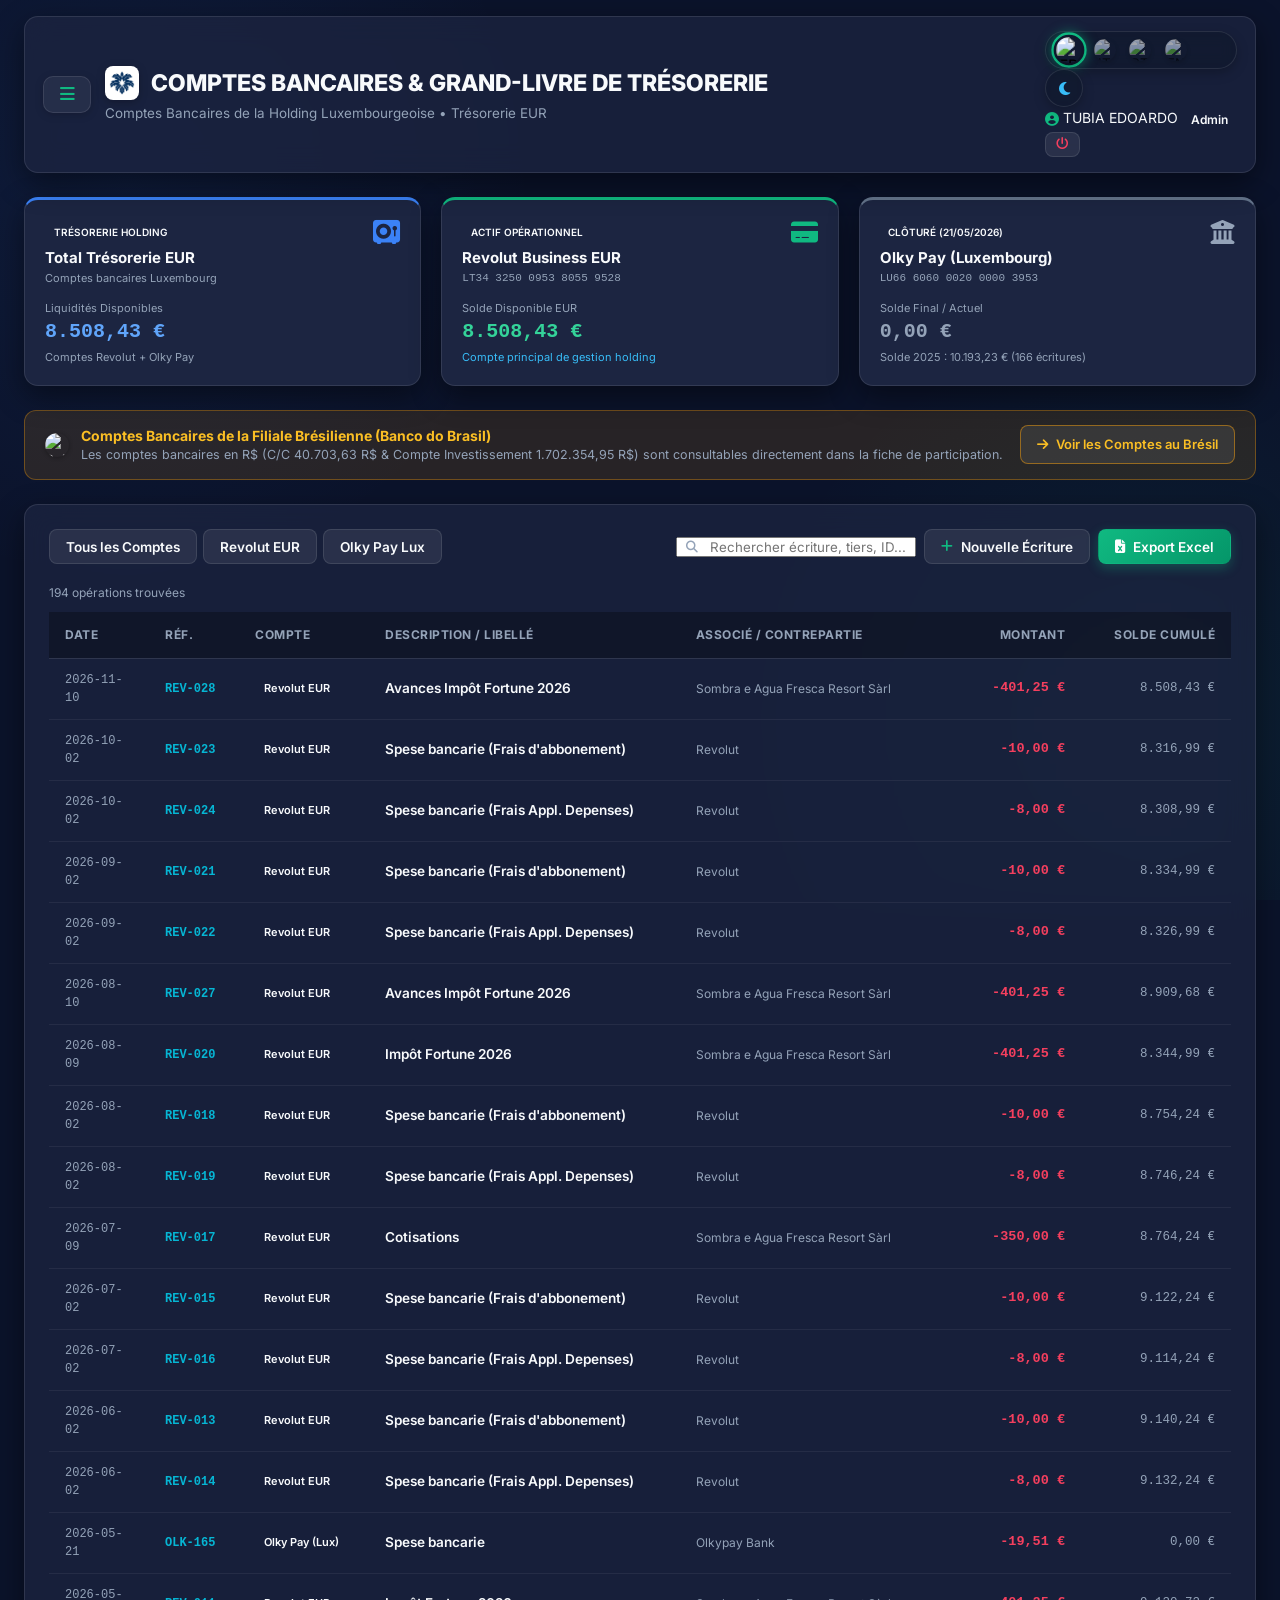
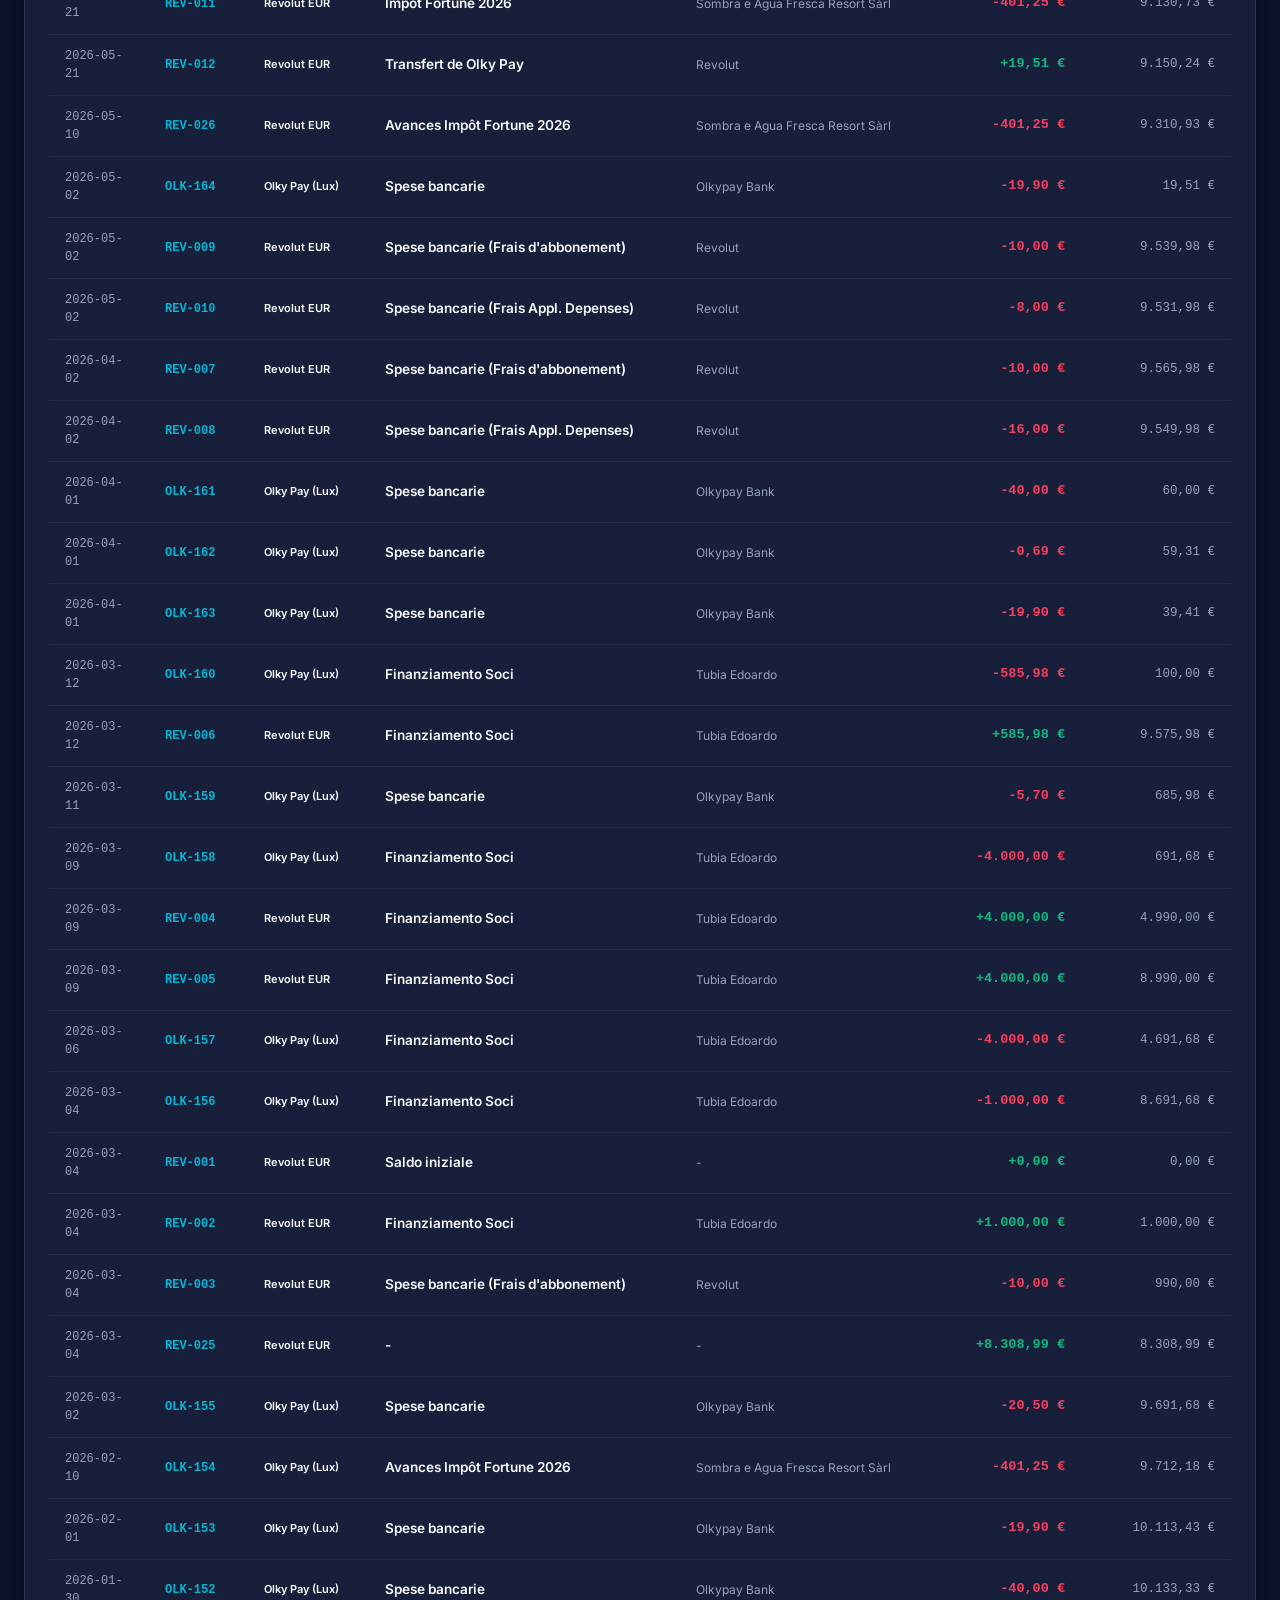
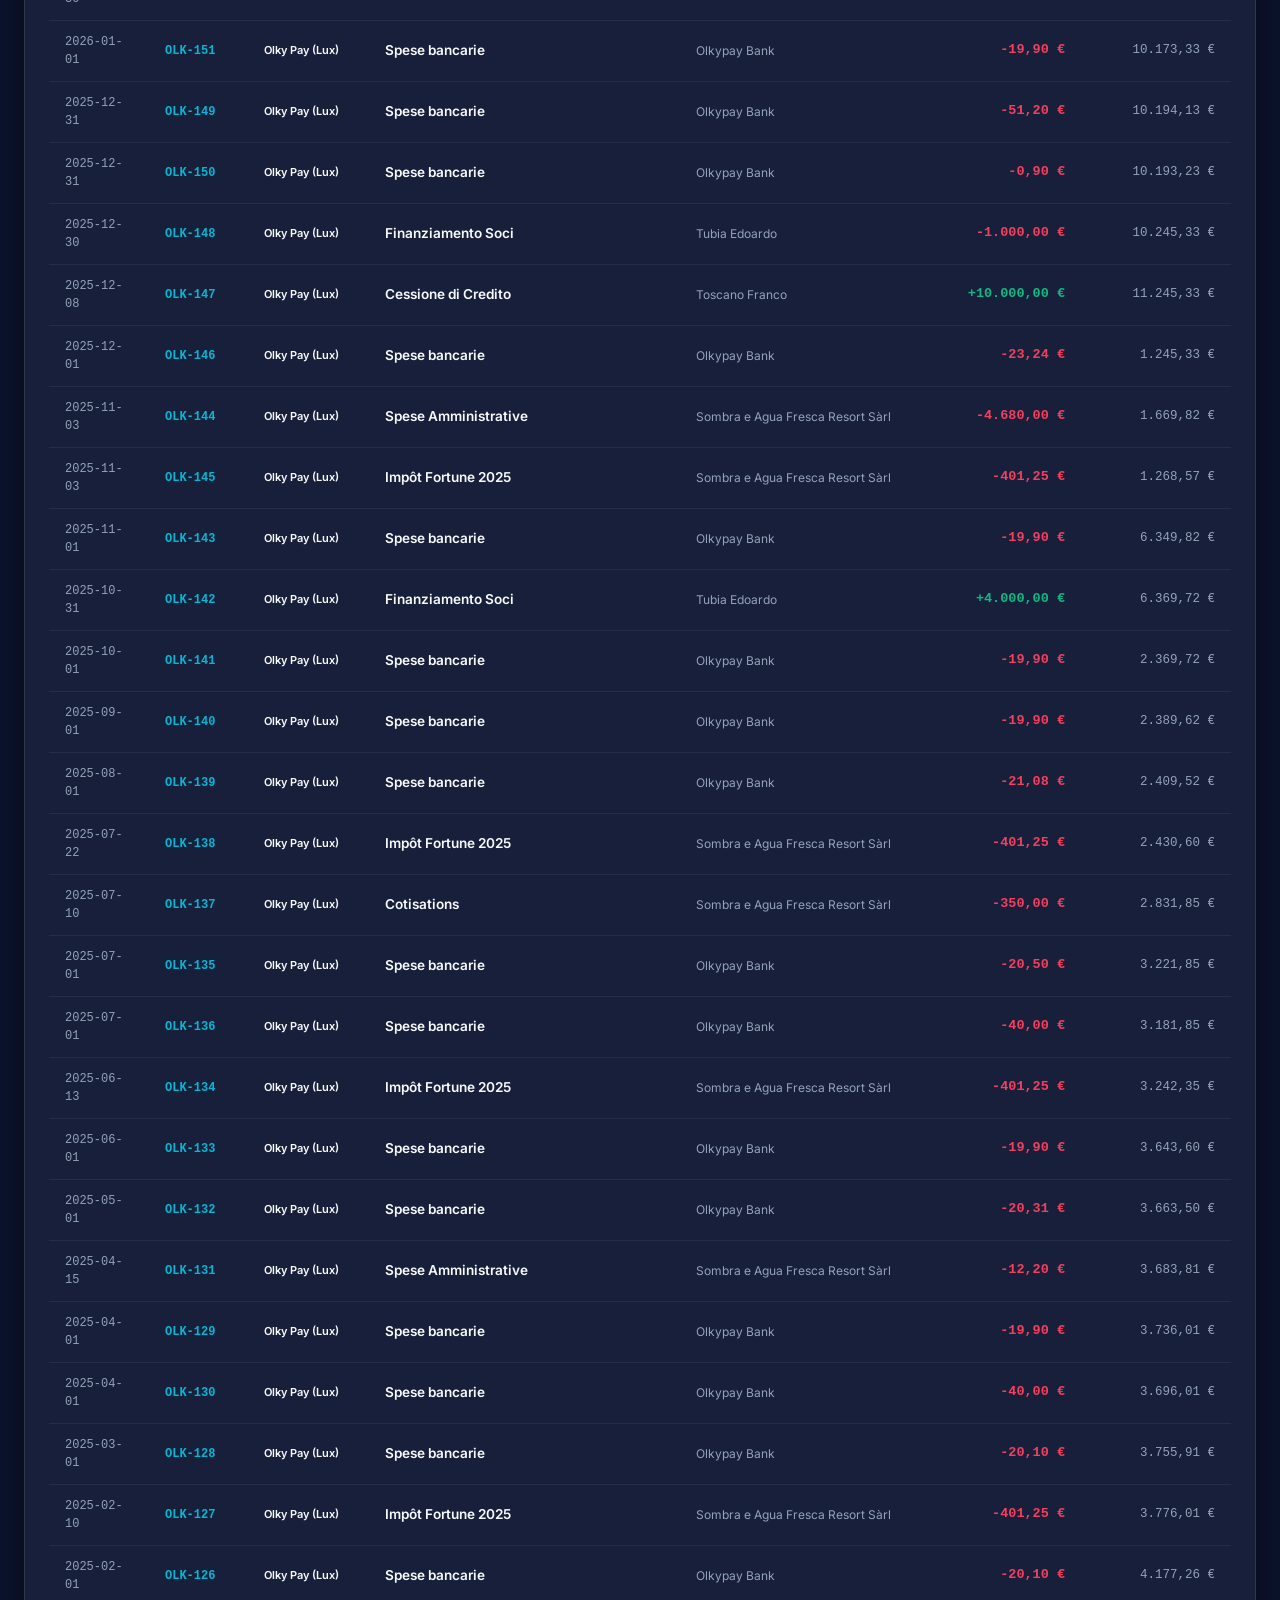
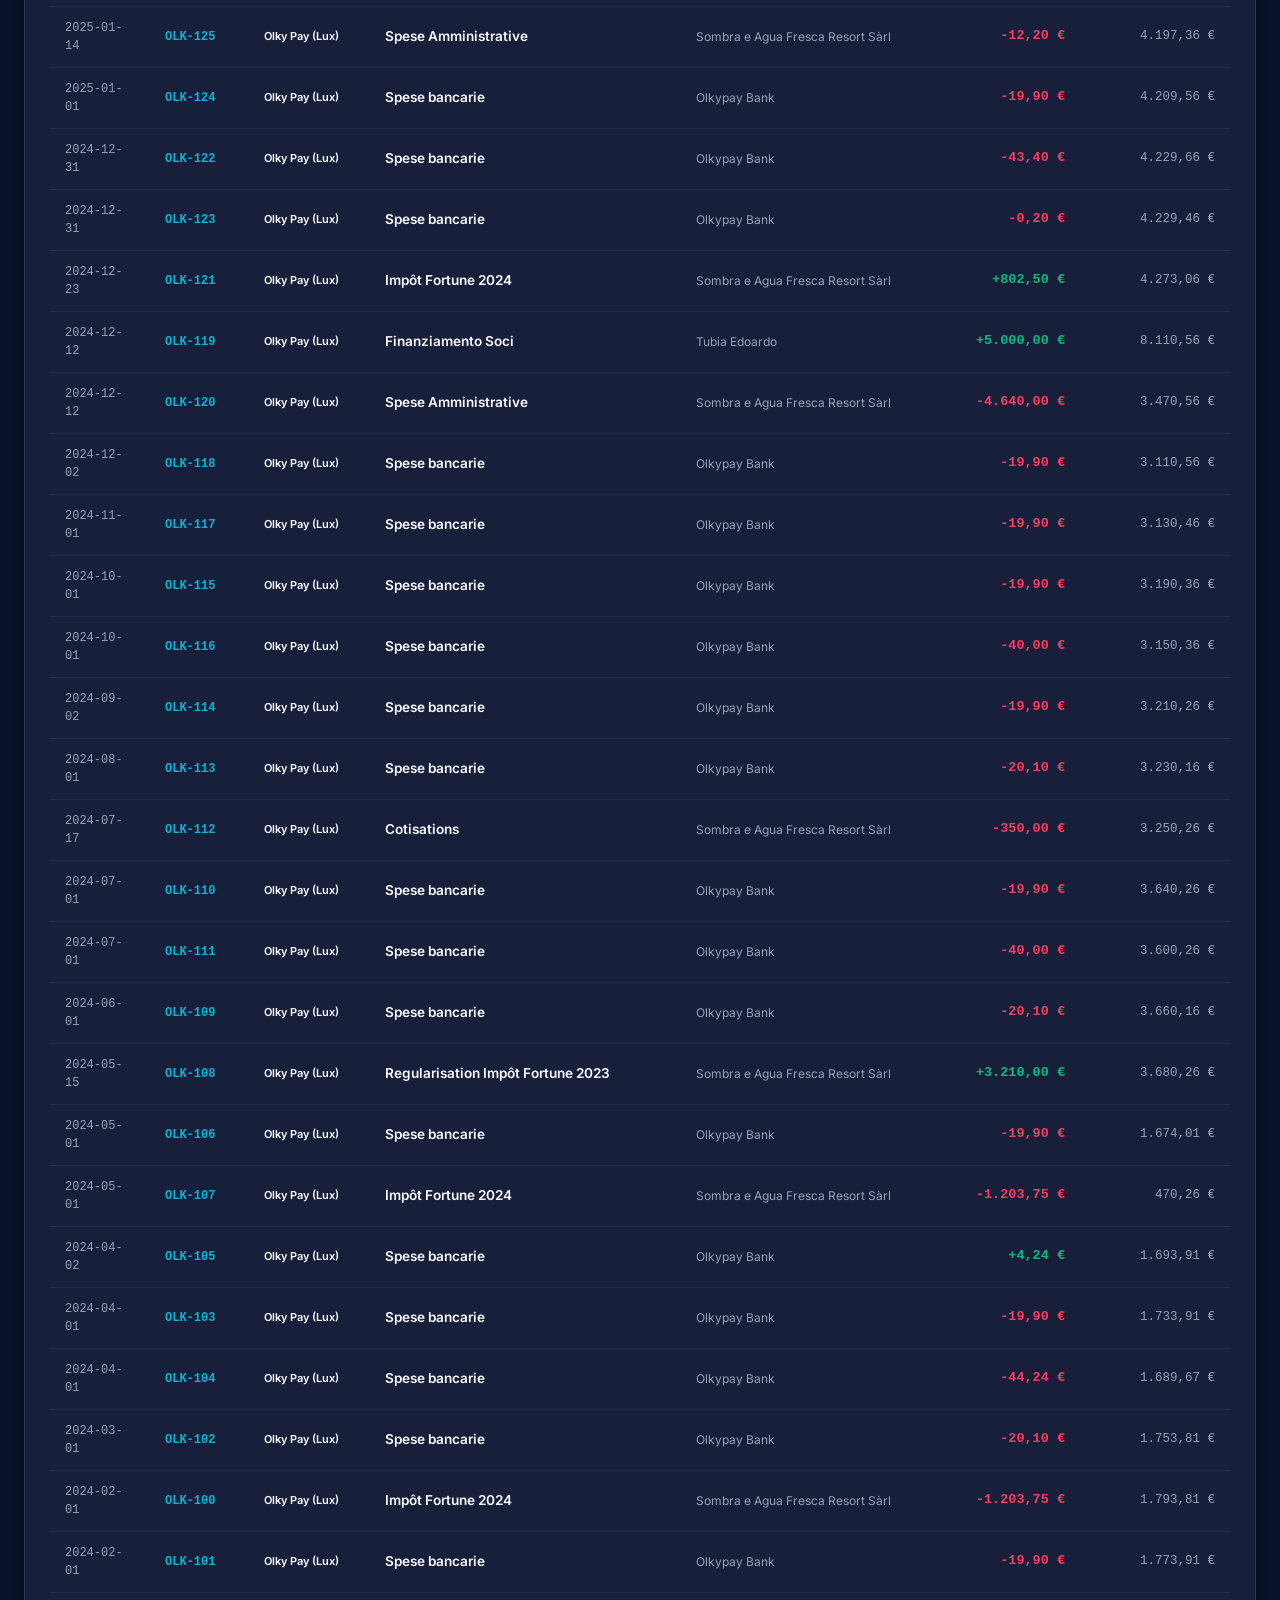
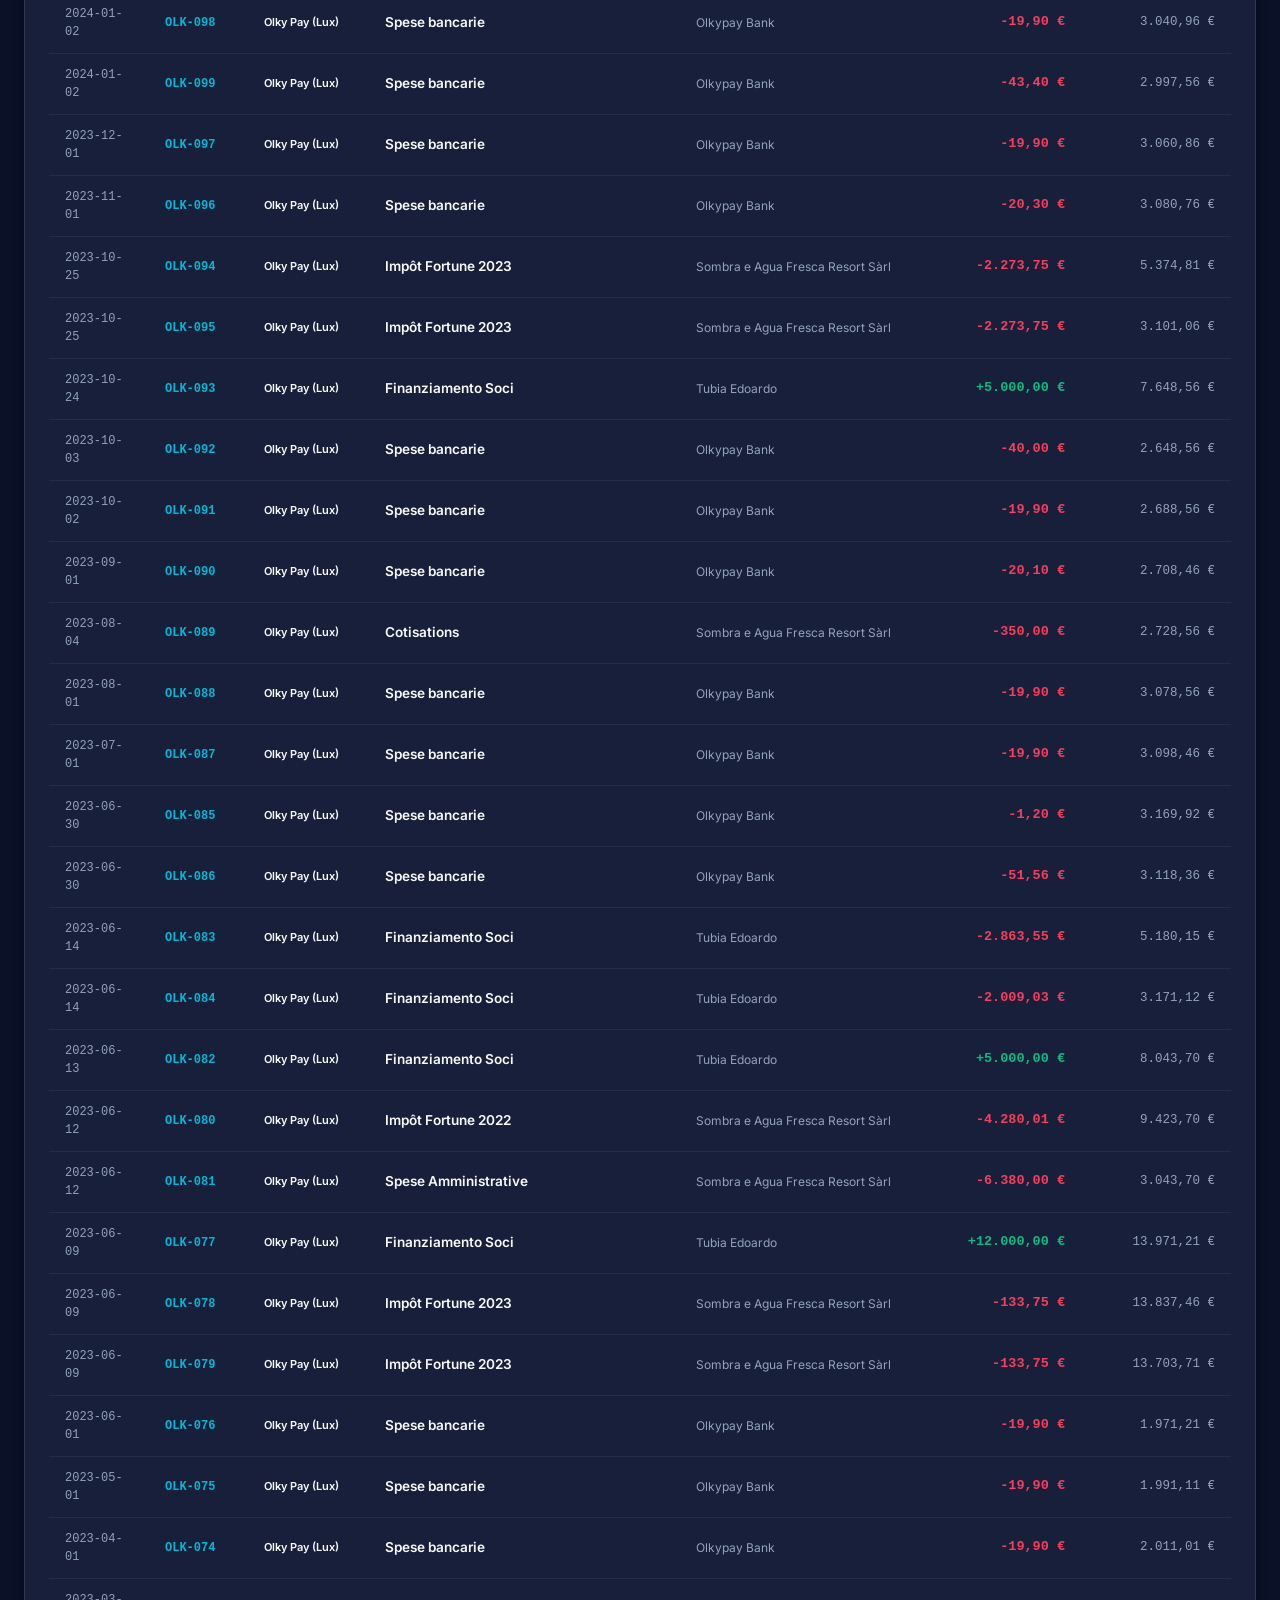
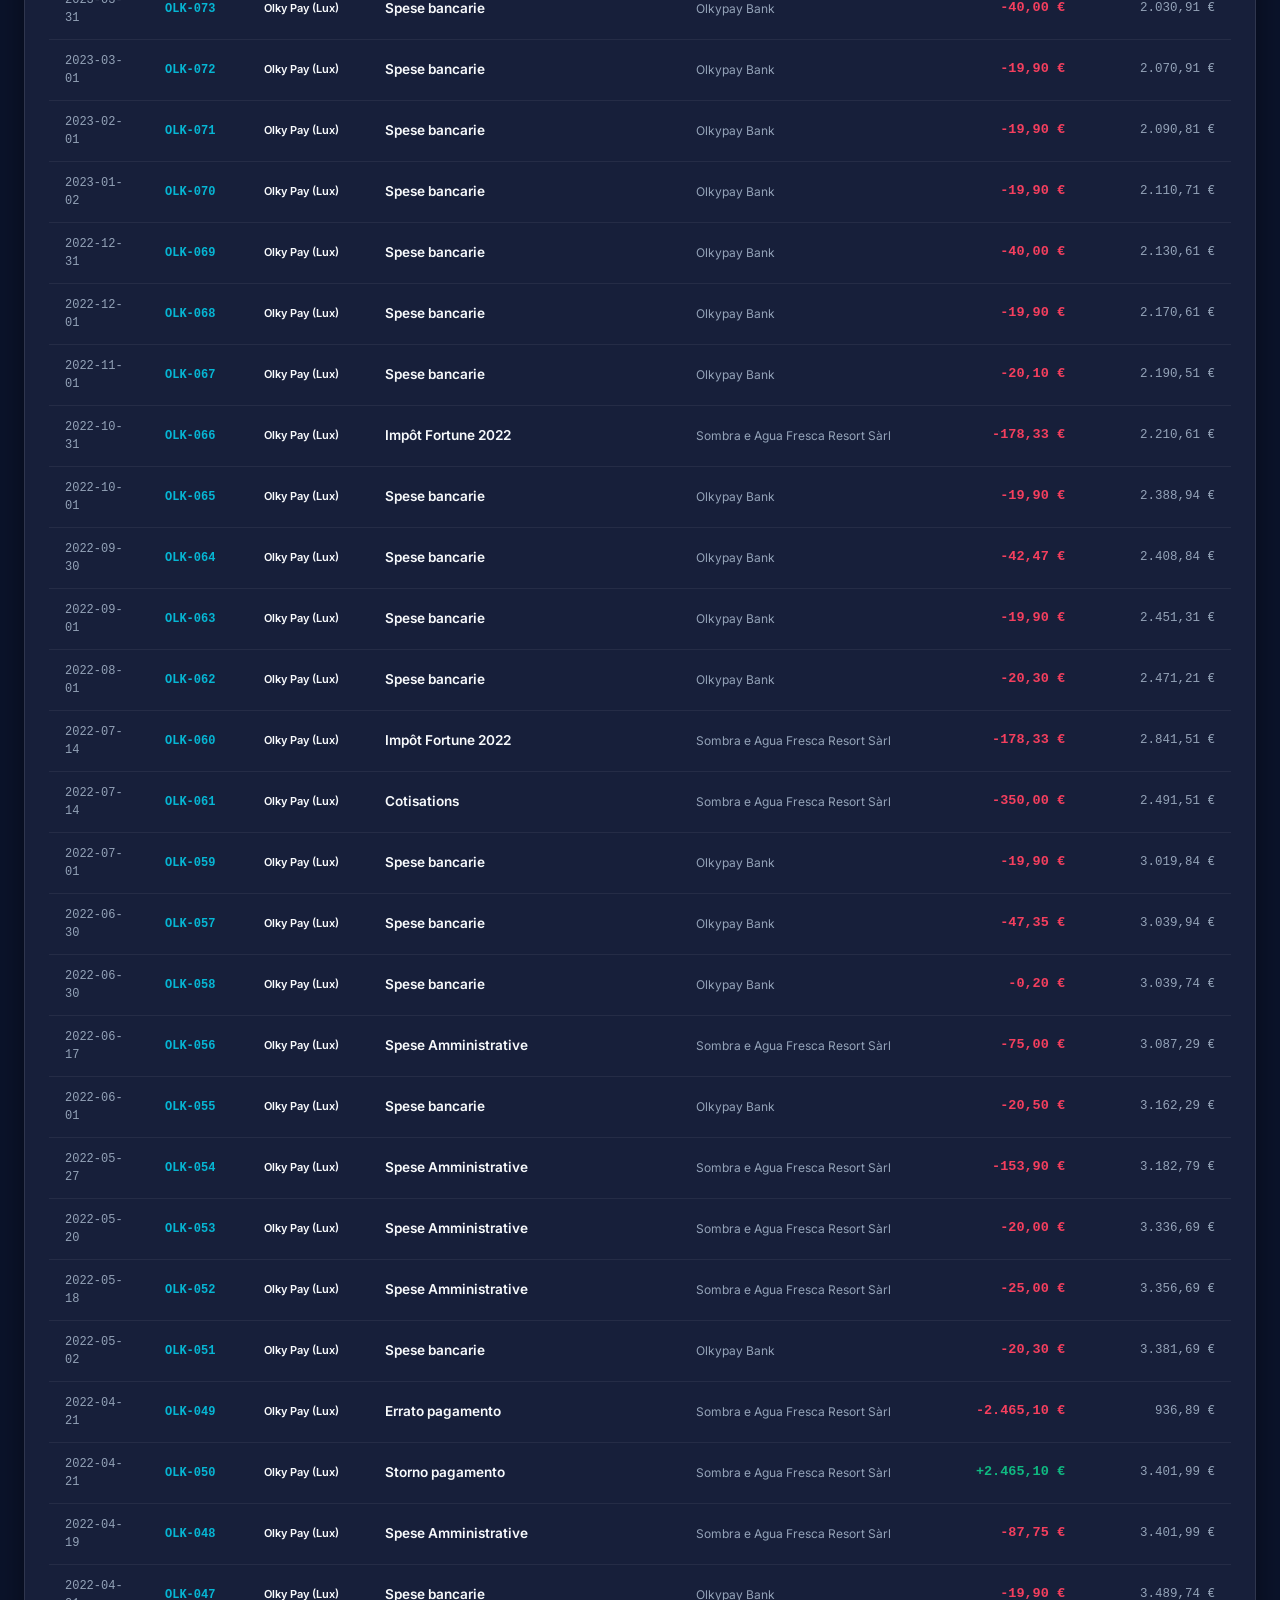
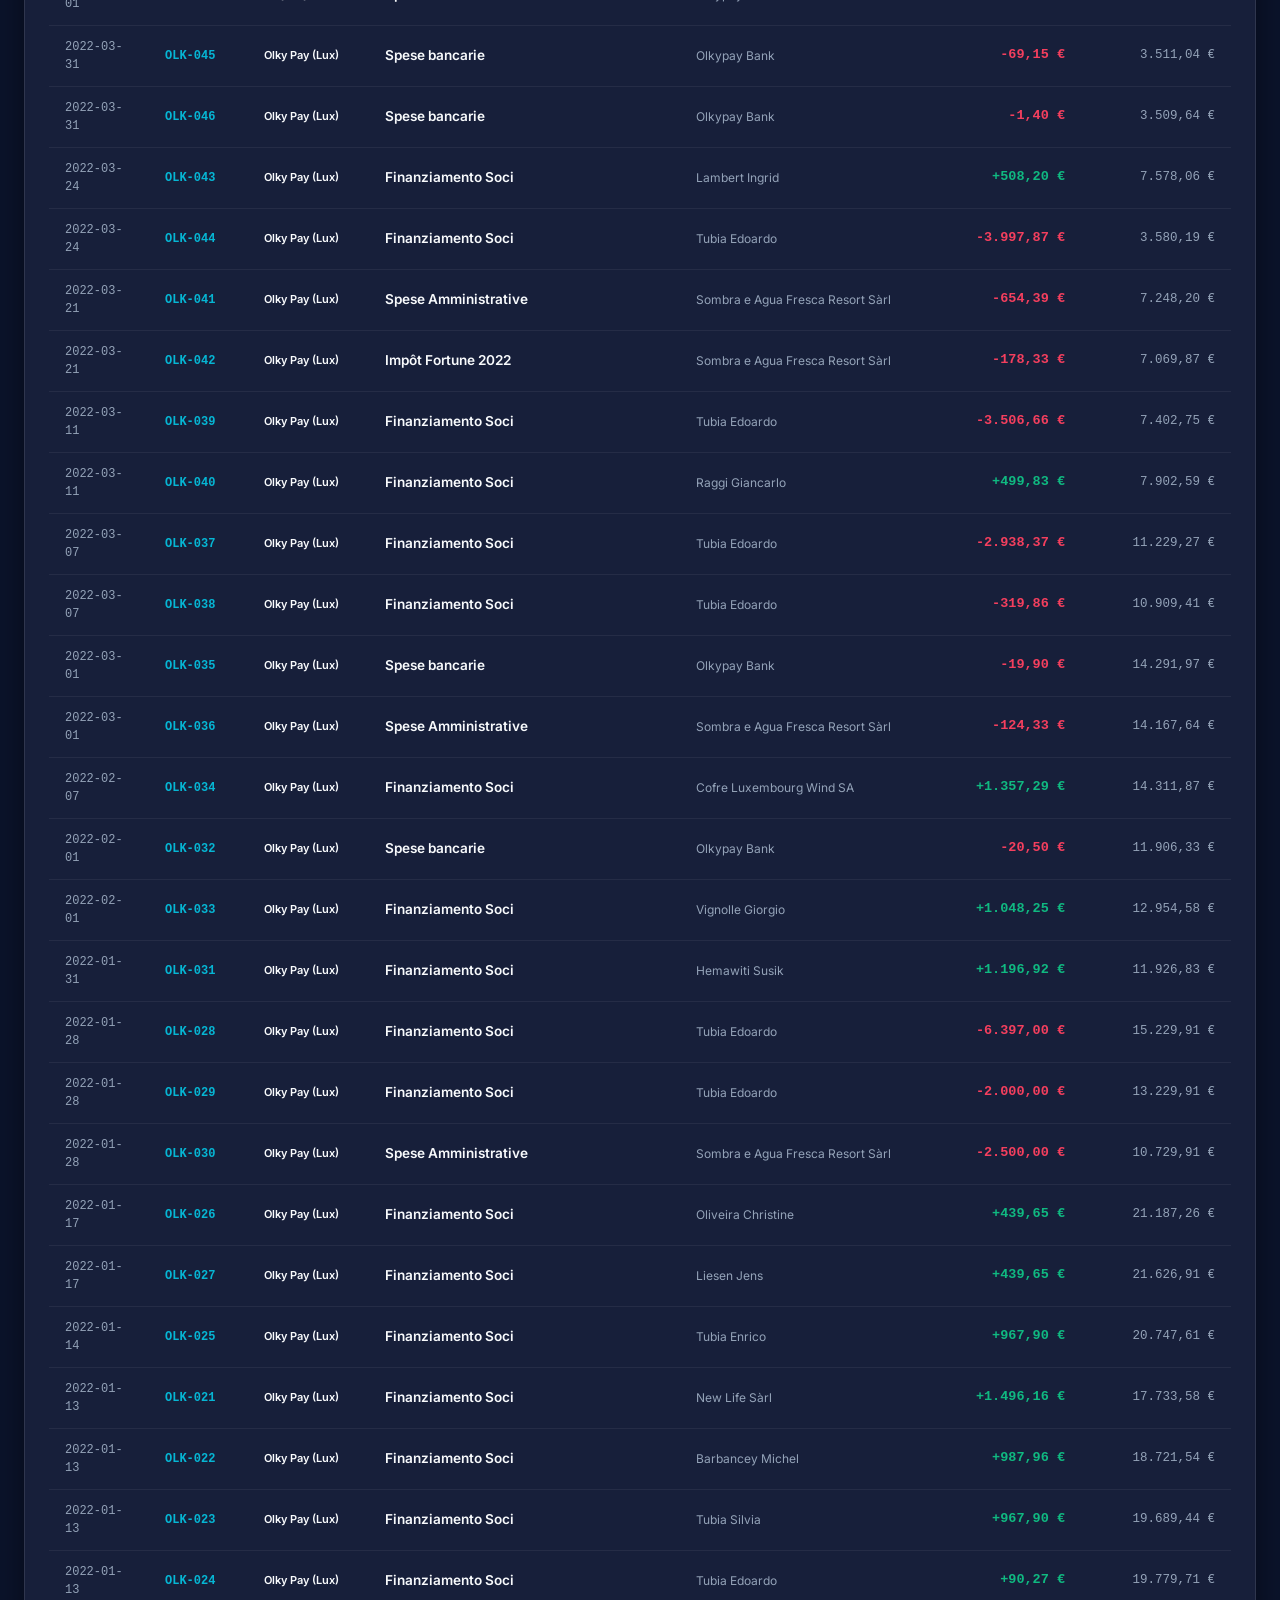
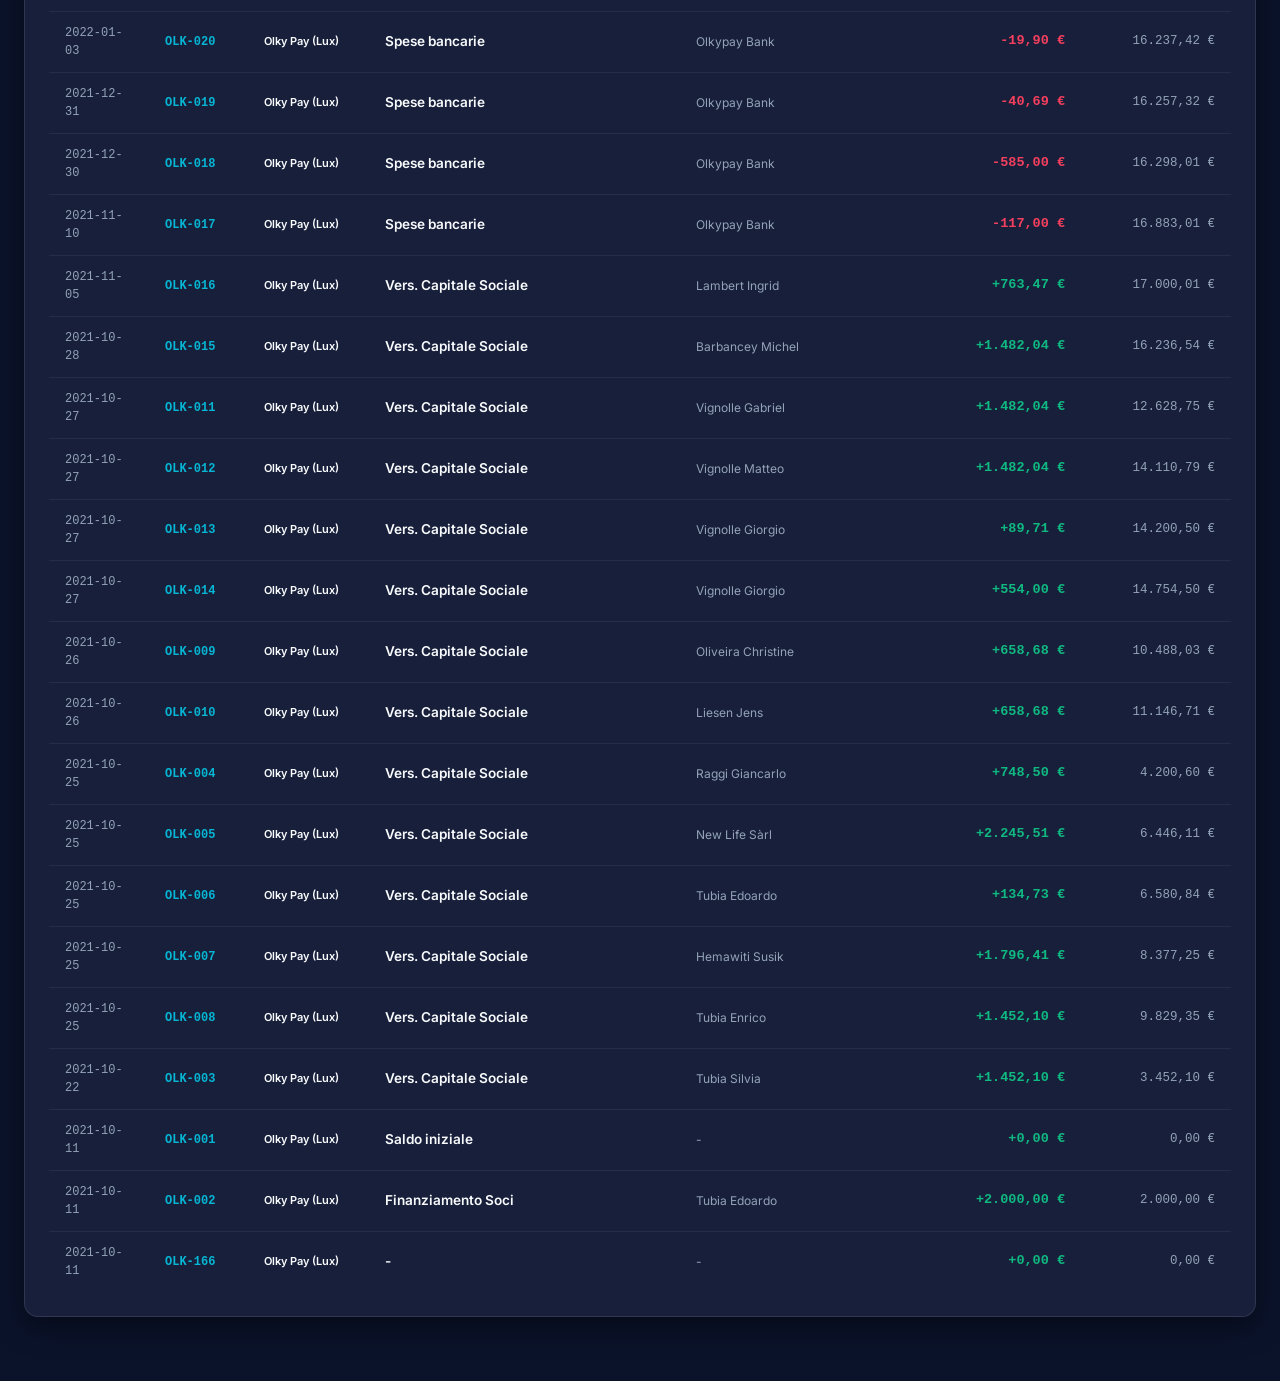
==== banca.html @ dbf00328 "Sombra Resort S.à r.l. - Web Edition per GitHub Pages" ====
<!DOCTYPE html>
<html lang="fr">
<head>
        <script>
        (function() {
            try {
                var isLight = localStorage.getItem('sr_theme') === 'light';
                if (isLight) {
                    document.documentElement.classList.add('theme-light');
                } else {
                    document.documentElement.classList.remove('theme-light');
                }
                var obs = new MutationObserver(function() {
                    if (document.body) {
                        if (isLight) document.body.classList.add('theme-light');
                        else document.body.classList.remove('theme-light');
                        obs.disconnect();
                    }
                });
                obs.observe(document.documentElement, { childList: true });
            } catch(e) {}
        })();
    </script>
    <meta charset="UTF-8">
    <meta name="viewport" content="width=device-width, initial-scale=1.0">
    <title>Comptes Bancaires & Trésorerie - SOMBRA RESORT</title>
    <!-- Google Fonts -->
    <link href="https://fonts.googleapis.com/css2?family=Inter:wght@300;400;500;600;700;800&family=JetBrains+Mono:wght@400;500;600;700&display=swap" rel="stylesheet">
    <!-- FontAwesome Icons -->
    <link rel="stylesheet" href="https://cdnjs.cloudflare.com/ajax/libs/font-awesome/6.4.0/css/all.min.css">
    <!-- SheetJS -->
    <script src="xlsx.full.min.js"></script>
    <!-- Stylesheet -->
    <link rel="stylesheet" href="style.css?v=20261023g">
    <!-- Auth Guard -->
    <script src="auth.js?v=20261023g"></script>
    <link rel="shortcut icon" href="brand_assets/favicon.ico?v=palma" type="image/x-icon">
    <link rel="apple-touch-icon" href="brand_assets/apple-touch-icon.png?v=palma">
</head>
<body>
    <div class="app-container">
        <!-- Sidebar Navigation -->
        <aside class="sidebar glass-panel">
            <div class="logo-container">
                <a href="index.html" style="text-decoration: none; display: flex; flex-direction: column; align-items: center;">
                    <img src="brand_assets/sombra_palma_solo.png?v=palma" alt="Logo Sombra Resort" class="logo-img" style="border-radius: 50%; box-shadow: 0 4px 12px rgba(0,0,0,0.4); width: 68px; height: 68px;">
                    <div class="logo-title" style="letter-spacing: 2px; margin-top: 8px;">SOMBRA RESORT</div>
                    <div class="logo-subtitle">Holding Sàrl • Lux</div>
                </a>
            </div>

            <nav class="nav-menu">
                <!-- AREA SOCIÉTÉ -->
                <div class="nav-section-title" data-i18n="nav_section_societe">AREA SOCIÉTÉ</div>
                <div class="nav-item-container" data-page="index.html">
                    <a href="index.html" class="nav-item">
                        <img src="https://flagcdn.com/w40/lu.png" alt="Luxembourg" class="menu-flag-icon">
                        <span data-i18n="nav_societe">La Société</span>
                    </a>
                    <button type="button" class="nav-eye-toggle-btn nav-eye-active" title="Visible Utilisateur" onclick="togglePageVisibility('index.html', event)">
                        <i class="fa-solid fa-eye" style="color: #10b981;"></i>
                    </button>
                </div>
                                                <div class="nav-item-container" data-page="partecipazioni.html">
                    <a href="partecipazioni.html" class="nav-item ">
                        <img src="https://flagcdn.com/w40/br.png" alt="Brésil" class="menu-flag-icon">
                        <span data-i18n="nav_partecipazioni">Participation Sombra (Brésil)</span>
                    </a>
                    <button type="button" class="nav-eye-toggle-btn nav-eye-active" title="Visible Utilisateur" onclick="togglePageVisibility('partecipazioni.html', event)">
                        <i class="fa-solid fa-eye" style="color: #10b981;"></i>
                    </button>
                </div>

                <!-- AREA FINANCES -->
                <div class="nav-section-title" data-i18n="nav_section_finances">AREA FINANCES</div>
                <div class="nav-item-container" data-page="contabilita.html">
                    <a href="contabilita.html" class="nav-item">
                        <i class="fa-solid fa-book-bookmark text-blue"></i>
                        <span data-i18n="nav_contabilita">Comptabilité PCN</span>
                    </a>
                    <button type="button" class="nav-eye-toggle-btn nav-eye-active" title="Visible Utilisateur" onclick="togglePageVisibility('contabilita.html', event)">
                        <i class="fa-solid fa-eye" style="color: #10b981;"></i>
                    </button>
                </div>
                <div class="nav-item-container" data-page="banca.html">
                    <a href="banca.html" class="nav-item active">
                        <i class="fa-solid fa-building-columns text-cyan"></i>
                        <span data-i18n="nav_banca">Comptes Bancaires</span>
                    </a>
                    <button type="button" class="nav-eye-toggle-btn nav-eye-active" title="Visible Utilisateur" onclick="togglePageVisibility('banca.html', event)">
                        <i class="fa-solid fa-eye" style="color: #10b981;"></i>
                    </button>
                </div>
                <div class="nav-item-container" data-page="ammortamenti.html">
                    <a href="ammortamenti.html" class="nav-item">
                        <i class="fa-solid fa-calculator text-emerald"></i>
                        <span data-i18n="nav_ammortamenti">Amortissements</span>
                    </a>
                    <button type="button" class="nav-eye-toggle-btn nav-eye-active" title="Visible Utilisateur" onclick="togglePageVisibility('ammortamenti.html', event)">
                        <i class="fa-solid fa-eye" style="color: #10b981;"></i>
                    </button>
                </div>

                <!-- AREA DOCUMENTATION -->
                <div class="nav-section-title" data-i18n="nav_section_documentation">AREA DOCUMENTATION</div>
                <div class="nav-item-container" data-page="aml.html">
                    <a href="aml.html" class="nav-item">
                        <i class="fa-solid fa-shield-halved text-emerald"></i>
                        <span data-i18n="nav_aml">Conformité AML</span>
                    </a>
                    <button type="button" class="nav-eye-toggle-btn nav-eye-active" title="Visible Utilisateur" onclick="togglePageVisibility('aml.html', event)">
                        <i class="fa-solid fa-eye" style="color: #10b981;"></i>
                    </button>
                </div>
                <div class="nav-item-container" data-page="documenti.html">
                    <a href="documenti.html" class="nav-item">
                        <i class="fa-solid fa-folder-open text-amber"></i>
                        <span data-i18n="nav_documenti">Documents & Archives</span>
                    </a>
                    <button type="button" class="nav-eye-toggle-btn nav-eye-active" title="Visible Utilisateur" onclick="togglePageVisibility('documenti.html', event)">
                        <i class="fa-solid fa-eye" style="color: #10b981;"></i>
                    </button>
                </div>
                <div class="nav-item-container" data-page="media.html">
                    <a href="media.html" class="nav-item">
                        <i class="fa-solid fa-photo-film text-cyan"></i>
                        <span data-i18n="nav_media">Photos & Vidéos</span>
                    </a>
                    <button type="button" class="nav-eye-toggle-btn nav-eye-active" title="Visible Utilisateur" onclick="togglePageVisibility('media.html', event)">
                        <i class="fa-solid fa-eye" style="color: #10b981;"></i>
                    </button>
                </div>
            </nav>

            <div class="sidebar-footer">
                <div class="footer-meta">
                    <span data-i18n="last_update">Mise à jour :</span>
                    <strong>23/10/2026</strong>
                </div>
                <button class="btn btn-secondary btn-block" style="margin-top: 10px;" onclick="openUsersModal()">
                    <i class="fa-solid fa-users-gear"></i> Sécurité & Accès
                </button>
            </div>
        </aside>

        <!-- Main Content Area -->
        <main class="main-content">
            <!-- Header Topbar -->
            <header class="topbar glass-panel">
                <div class="topbar-left">
                    <button id="sidebar-toggle-btn" class="sidebar-toggle-btn" title="Menu (Échap)" onclick="toggleSidebar()">
                        <i class="fa-solid fa-bars"></i>
                    </button>
                    <div class="page-title-box">
                        <h1 class="page-title">
                            <img src="brand_assets/sombra_palma_solo.png?v=palma" alt="Logo Sombra Resort" class="topbar-page-logo">
                            <span>COMPTES BANCAIRES & GRAND-LIVRE DE TRÉSORERIE</span>
                        </h1>
                        <div class="page-subtitle">Comptes Bancaires de la Holding Luxembourgeoise • Trésorerie EUR</div>
                    </div>
                </div>

                <div class="topbar-right">
                    <!-- Improved Flag Language Selector -->
                    <div class="lang-selector">
                        <button class="lang-btn active" data-lang="fr" onclick="setLanguage('fr')" title="Français">
                            <img src="https://flagcdn.com/w40/fr.png" alt="FR">
                        </button>
                        <button class="lang-btn" data-lang="it" onclick="setLanguage('it')" title="Italiano">
                            <img src="https://flagcdn.com/w40/it.png" alt="IT">
                        </button>
                        <button class="lang-btn" data-lang="pt" onclick="setLanguage('pt')" title="Português">
                            <img src="https://flagcdn.com/w40/br.png" alt="PT">
                        </button>
                        <button class="lang-btn" data-lang="en" onclick="setLanguage('en')" title="English">
                            <img src="https://flagcdn.com/w40/gb.png" alt="EN">
                        </button>
                    </div>

                    <!-- Improved Light / Dark Theme Button -->
                    <button class="theme-toggle-btn" id="theme-toggle-btn" onclick="toggleTheme()" title="Basculer Mode Clair/Sombre">
                        <i class="fa-solid fa-moon"></i>
                    </button>

                    <div id="header-user-display" class="user-badge" style="cursor: pointer;" onclick="openUsersModal()"></div>

                    <button class="btn btn-secondary btn-sm" onclick="logoutUser()">
                        <i class="fa-solid fa-power-off text-rose"></i>
                    </button>
                </div>
            </header>

                        <!-- Bank Accounts Cards -->
            <div class="kpi-grid">
                <!-- Total Trésorerie EUR -->
                <div class="kpi-card glass-panel" style="border-top: 3px solid #3b82f6;">
                    <div style="display: flex; justify-content: space-between; align-items: flex-start;">
                        <div>
                            <span class="badge badge-blue" style="font-size: 10px; margin-bottom: 4px;">TRÉSORERIE HOLDING</span>
                            <div style="font-weight: 700; color: var(--text-main); font-size: 15px;">Total Trésorerie EUR</div>
                            <div style="font-size: 11px; color: var(--text-muted);">Comptes bancaires Luxembourg</div>
                        </div>
                        <i class="fa-solid fa-vault text-blue" style="font-size: 24px;"></i>
                    </div>
                    <div style="margin-top: 14px;">
                        <div style="font-size: 11px; color: var(--text-muted);">Liquidités Disponibles</div>
                        <div id="bal-total-eur" style="font-size: 20px; font-weight: 800; color: #60a5fa; font-family: monospace;">8.508,43 €</div>
                        <div style="font-size: 11px; color: var(--text-muted); margin-top: 2px;">Comptes Revolut + Olky Pay</div>
                    </div>
                </div>

                <!-- Revolut Business -->
                <div class="kpi-card glass-panel" style="border-top: 3px solid #10b981;">
                    <div style="display: flex; justify-content: space-between; align-items: flex-start;">
                        <div>
                            <span class="badge badge-emerald" style="font-size: 10px; margin-bottom: 4px;">ACTIF OPÉRATIONNEL</span>
                            <div style="font-weight: 700; color: var(--text-main); font-size: 15px;">Revolut Business EUR</div>
                            <div style="font-size: 11px; color: var(--text-muted); font-family: monospace;">LT34 3250 0953 8055 9528</div>
                        </div>
                        <i class="fa-solid fa-credit-card text-emerald" style="font-size: 24px;"></i>
                    </div>
                    <div style="margin-top: 14px;">
                        <div style="font-size: 11px; color: var(--text-muted);">Solde Disponible EUR</div>
                        <div id="bal-rev" style="font-size: 20px; font-weight: 800; color: #34d399; font-family: monospace;">8.508,43 €</div>
                        <div style="font-size: 11px; color: #38bdf8; margin-top: 2px;">Compte principal de gestion holding</div>
                    </div>
                </div>

                <!-- Olky Pay -->
                <div class="kpi-card glass-panel" style="border-top: 3px solid #64748b;">
                    <div style="display: flex; justify-content: space-between; align-items: flex-start;">
                        <div>
                            <span class="badge badge-secondary" style="font-size: 10px; margin-bottom: 4px;">CLÔTURÉ (21/05/2026)</span>
                            <div style="font-weight: 700; color: var(--text-main); font-size: 15px;">Olky Pay (Luxembourg)</div>
                            <div style="font-size: 11px; color: var(--text-muted); font-family: monospace;">LU66 6060 0020 0000 3953</div>
                        </div>
                        <i class="fa-solid fa-building-columns text-muted" style="font-size: 24px;"></i>
                    </div>
                    <div style="margin-top: 14px;">
                        <div style="font-size: 11px; color: var(--text-muted);">Solde Final / Actuel</div>
                        <div id="bal-olky" style="font-size: 20px; font-weight: 800; color: #94a3b8; font-family: monospace;">0,00 €</div>
                        <div style="font-size: 11px; color: var(--text-muted); margin-top: 2px;">Solde 2025 : 10.193,23 € (166 écritures)</div>
                    </div>
                </div>
            </div>

            <!-- Banner indicating Brazilian Accounts have been moved to Participation page -->
            <div style="background: rgba(245, 158, 11, 0.12); border: 1px solid rgba(245, 158, 11, 0.35); border-radius: 12px; padding: 14px 20px; margin-bottom: 1.5rem; display: flex; align-items: center; justify-content: space-between; flex-wrap: wrap; gap: 12px;">
                <div style="display: flex; align-items: center; gap: 12px;">
                    <img src="https://flagcdn.com/w40/br.png" alt="Brésil" style="width: 24px; height: 24px; border-radius: 50%; object-fit: cover; box-shadow: 0 1px 4px rgba(0,0,0,0.3);">
                    <div>
                        <div style="font-weight: 700; color: #fbbf24; font-size: 14px;">Comptes Bancaires de la Filiale Brésilienne (Banco do Brasil)</div>
                        <div style="font-size: 12.5px; color: var(--text-muted);">Les comptes bancaires en R$ (C/C 40.703,63 R$ & Compte Investissement 1.702.354,95 R$) sont consultables directement dans la fiche de participation.</div>
                    </div>
                </div>
                <a href="partecipazioni.html#sec-brasil-banks" class="btn btn-secondary" style="border-color: rgba(245, 158, 11, 0.5); color: #fbbf24; font-size: 13px;">
                    <i class="fa-solid fa-arrow-right"></i> Voir les Comptes au Brésil
                </a>
            </div>

            <!-- Toolbar & Ledger -->
            <div class="glass-panel" style="padding: 1.5rem; margin-bottom: 2rem;">
                <div style="display: flex; justify-content: space-between; align-items: center; margin-bottom: 1.25rem; flex-wrap: wrap; gap: 1rem;">
                    <!-- Filter Bank Buttons -->
                    <div style="display: flex; gap: 6px; flex-wrap: wrap;">
                        <button class="btn btn-secondary bank-filter-btn active" data-bank="all" onclick="filterByBank('all')">
                            Tous les Comptes
                        </button>
                        <button class="btn btn-secondary bank-filter-btn" data-bank="revolut" onclick="filterByBank('revolut')">
                            Revolut EUR
                        </button>
                        <button class="btn btn-secondary bank-filter-btn" data-bank="olky" onclick="filterByBank('olky')">
                            Olky Pay Lux
                        </button>
                        
                    </div>

                    <!-- Search & Actions -->
                    <div style="display: flex; gap: 8px; align-items: center; flex-wrap: wrap;">
                        <div style="position: relative;">
                            <input type="text" class="form-control" placeholder="Rechercher écriture, tiers, ID..." style="padding-left: 32px; width: 240px;" oninput="onSearchInput(this.value)">
                            <i class="fa-solid fa-magnifying-glass" style="position: absolute; left: 10px; top: 50%; transform: translateY(-50%); color: var(--text-muted); font-size: 12px;"></i>
                        </div>
                        <button class="btn btn-secondary" onclick="openAddTxModal()">
                            <i class="fa-solid fa-plus text-emerald"></i> Nouvelle Écriture
                        </button>
                        <button class="btn btn-primary" onclick="exportBankExcel()">
                            <i class="fa-solid fa-file-excel"></i> Export Excel
                        </button>
                    </div>
                </div>

                <div style="display: flex; justify-content: space-between; align-items: center; margin-bottom: 10px; font-size: 12px; color: var(--text-muted);">
                    <div id="bank-tx-count">Chargement des opérations...</div>
                </div>

                <div class="table-responsive">
                    <table class="data-table">
                        <thead>
                            <tr>
                                <th style="width: 100px;">Date</th>
                                <th style="width: 90px;">Réf.</th>
                                <th style="width: 130px;">Compte</th>
                                <th>Description / Libellé</th>
                                <th>Associé / Contrepartie</th>
                                <th class="text-right" style="width: 150px;">Montant</th>
                                <th class="text-right" style="width: 150px;">Solde Cumulé</th>
                            </tr>
                        </thead>
                        <tbody id="bank-tx-tbody"></tbody>
                    </table>
                </div>
            </div>
        </main>
    </div>

    <!-- Modal: Add Transaction -->
    <div id="addTxModal" class="modal-backdrop" style="display: none;">
        <div class="modal-card glass-panel" style="max-width: 500px; width: 90%;">
            <div class="modal-header">
                <h3><i class="fa-solid fa-pen-to-square text-emerald"></i> Saisie Nouvelle Écriture Bancaire</h3>
                <button class="btn-icon" onclick="closeAddTxModal()"><i class="fa-solid fa-xmark"></i></button>
            </div>
            <form onsubmit="saveNewTransaction(event)">
                <div class="modal-body" style="padding: 1.5rem; display: flex; flex-direction: column; gap: 12px;">
                    <div>
                        <label style="font-size: 12px; color: var(--text-muted); display: block; margin-bottom: 4px;">Compte Bancaire</label>
                        <select id="tx-bank" class="form-control" required>
                            <option value="revolut">Revolut Business EUR</option>
                            <option value="olky">Olky Pay Luxembourg</option>
                            
                        </select>
                    </div>
                    <div>
                        <label style="font-size: 12px; color: var(--text-muted); display: block; margin-bottom: 4px;">Description</label>
                        <input type="text" id="tx-desc" class="form-control" placeholder="Ex: Financement Soci, Frais abbonement..." required>
                    </div>
                    <div>
                        <label style="font-size: 12px; color: var(--text-muted); display: block; margin-bottom: 4px;">Tiers / Associé</label>
                        <input type="text" id="tx-tier" class="form-control" placeholder="Ex: Tubia Edoardo, Fiduciaire..." required>
                    </div>
                    <div style="display: grid; grid-template-columns: 1fr 1fr; gap: 10px;">
                        <div>
                            <label style="font-size: 12px; color: var(--text-muted); display: block; margin-bottom: 4px;">Date Comptable</label>
                            <input type="date" id="tx-date" class="form-control" required>
                        </div>
                        <div>
                            <label style="font-size: 12px; color: var(--text-muted); display: block; margin-bottom: 4px;">Montant (signé)</label>
                            <input type="number" step="0.01" id="tx-amount" class="form-control" placeholder="Ex: 500.00 ou -50.00" required>
                        </div>
                    </div>
                </div>
                <div class="modal-footer" style="padding: 1rem 1.5rem; text-align: right; border-top: 1px solid var(--border-color); display: flex; justify-content: flex-end; gap: 8px;">
                    <button type="button" class="btn btn-secondary" onclick="closeAddTxModal()">Annuler</button>
                    <button type="submit" class="btn btn-primary">Enregistrer</button>
                </div>
            </form>
        </div>
    </div>

    <!-- Core Scripts -->
    <script src="data.js?v=20261023"></script>
    <script src="i18n.js?v=20261023"></script>
    <script src="banca_app.js?v=20261023g"></script>
</body>
</html>
---- style.css ----
:root {
    --bg-dark: #0b132b;
    --bg-dark-card: #1c2541;
    --bg-panel: rgba(28, 37, 65, 0.75);
    --text-main: #f8fafc;
    --text-muted: #94a3b8;
    --accent-emerald: #10b981;
    --accent-emerald-hover: #059669;
    --accent-blue: #3b82f6;
    --accent-blue-hover: #2563eb;
    --accent-amber: #f59e0b;
    --accent-rose: #f43f5e;
    --accent-cyan: #06b6d4;
    --border-color: rgba(255, 255, 255, 0.1);
    --border-subtle: rgba(255, 255, 255, 0.06);
    --glass-shadow: 0 10px 30px 0 rgba(0, 0, 0, 0.45);
    --sidebar-width: 290px;
}

/* Light Theme Variables */
:root.theme-light,
html.theme-light,
body.theme-light {
    --bg-dark: #f1f5f9;
    --bg-dark-card: #ffffff;
    --bg-panel: rgba(255, 255, 255, 0.85);
    --text-main: #0f172a;
    --text-muted: #64748b;
    --border-color: #cbd5e1;
    --border-subtle: #e2e8f0;
    --glass-shadow: 0 10px 25px rgba(0, 0, 0, 0.06);
    --accent-cyan: #0284c7; /* Blu zaffiro scuro leggibile invece di azzurro elettrico sbiadito */
    --accent-blue: #1d4ed8;
    --accent-emerald: #059669;
    --accent-amber: #d97706;
}

* {
    margin: 0;
    padding: 0;
    box-sizing: border-box;
    font-family: 'Inter', -apple-system, BlinkMacSystemFont, "Segoe UI", Roboto, sans-serif;
}

body, html.theme-light body {
    background-color: var(--bg-dark);
    color: var(--text-main);
    background-image: 
        radial-gradient(circle at 10% 20%, rgba(59, 130, 246, 0.08), transparent 30%),
        radial-gradient(circle at 90% 80%, rgba(16, 185, 129, 0.08), transparent 30%);
    background-attachment: fixed;
    min-height: 100vh;
    font-size: 14px;
    line-height: 1.5;
}

/* Utilities */
.text-emerald { color: var(--accent-emerald) !important; }
.text-blue { color: var(--accent-blue) !important; }
.text-amber { color: var(--accent-amber) !important; }
.text-rose { color: var(--accent-rose) !important; }
.text-cyan { color: var(--accent-cyan) !important; }
.text-muted { color: var(--text-muted) !important; }
.text-bold { font-weight: 700; }
.text-right { text-align: right; white-space: nowrap; }
.text-center { text-align: center; }

.glass-panel {
    background: var(--bg-panel);
    backdrop-filter: blur(14px);
    -webkit-backdrop-filter: blur(14px);
    border: 1px solid var(--border-color);
    border-radius: 14px;
    box-shadow: var(--glass-shadow);
}

.app-container {
    display: flex;
    min-height: 100vh;
    width: 100%;
    position: relative;
}

/* Sidebar */
.sidebar {
    width: var(--sidebar-width);
    padding: 1.5rem 1.25rem;
    display: flex;
    flex-direction: column;
    margin: 1rem;
    height: calc(100vh - 2rem);
    position: sticky;
    top: 1rem;
    overflow-y: auto;
    z-index: 50;
    transition: transform 0.28s cubic-bezier(0.16, 1, 0.3, 1), opacity 0.22s ease, width 0.3s ease;
}

/* ==========================================================================
   COLLAPSIBLE SIDEBAR & RESPONSIVE WORKSPACE EXPANSION (MORE SCREEN SPACE)
   ========================================================================== */

/* Topbar Left Wrapper to cleanly host the Menu button + Page Title */
.topbar-left-wrapper {
    display: flex;
    align-items: center;
    gap: 1rem;
    min-width: 0;
    flex: 1 1 auto;
}

/* Button to toggle sidebar in the Topbar */
.btn-topbar-sidebar-toggle,
.sidebar-toggle-btn {
    display: inline-flex;
    align-items: center;
    justify-content: center;
    gap: 0.6rem;
    padding: 0.55rem 0.95rem;
    background: rgba(255, 255, 255, 0.06);
    border: 1px solid var(--border-color);
    border-radius: 10px;
    color: var(--text-main);
    font-size: 0.9rem;
    font-weight: 700;
    cursor: pointer;
    transition: all 0.22s cubic-bezier(0.16, 1, 0.3, 1);
    white-space: nowrap;
    flex-shrink: 0;
    box-shadow: 0 2px 8px rgba(0, 0, 0, 0.18);
    user-select: none;
}

.btn-topbar-sidebar-toggle i,
.sidebar-toggle-btn i {
    color: var(--accent-emerald);
    font-size: 1.05rem;
    transition: transform 0.2s ease;
}

.btn-topbar-sidebar-toggle:hover,
.sidebar-toggle-btn:hover {
    background: rgba(16, 185, 129, 0.18);
    border-color: var(--accent-emerald);
    color: var(--accent-emerald);
    transform: translateY(-1px);
    box-shadow: 0 4px 14px rgba(16, 185, 129, 0.25);
}

.btn-topbar-sidebar-toggle:hover i,
.sidebar-toggle-btn:hover i {
    transform: scale(1.12);
}

.btn-topbar-sidebar-toggle:active,
.sidebar-toggle-btn:active {
    transform: translateY(0);
}

body.theme-light .btn-topbar-sidebar-toggle,
body.theme-light .sidebar-toggle-btn {
    background: #ffffff;
    box-shadow: 0 2px 6px rgba(0, 0, 0, 0.05);
}

/* Floating Edge Toggle Button - Hidden to prevent covering table columns and data */
.btn-floating-sidebar-toggle {
    display: none !important;
    visibility: hidden !important;
    pointer-events: none !important;
}

/* Glass backdrop overlay when drawer is open */
.sidebar-backdrop {
    position: fixed;
    inset: 0;
    background: rgba(8, 12, 24, 0.65);
    backdrop-filter: blur(4px);
    -webkit-backdrop-filter: blur(4px);
    z-index: 2000;
    opacity: 0;
    visibility: hidden;
    pointer-events: none;
    transition: opacity 0.25s ease, visibility 0.25s;
}

body.sidebar-open .sidebar-backdrop,
html.sidebar-open .sidebar-backdrop {
    opacity: 1 !important;
    visibility: visible !important;
    pointer-events: auto !important;
}

/* Header inside sidebar with Pin & Close buttons */
.sidebar-header-controls {
    display: flex;
    align-items: center;
    justify-content: space-between;
    padding-bottom: 0.75rem;
    margin-bottom: 0.85rem;
    border-bottom: 1px solid var(--border-color);
}

.sidebar-mode-indicator {
    display: flex;
    align-items: center;
    gap: 0.5rem;
    font-size: 0.78rem;
    font-weight: 700;
    text-transform: uppercase;
    letter-spacing: 0.6px;
    color: var(--text-muted);
}

.sidebar-header-actions {
    display: flex;
    align-items: center;
    gap: 0.45rem;
}

.btn-sidebar-pin,
.btn-sidebar-close {
    width: 32px;
    height: 32px;
    border-radius: 8px;
    border: 1px solid var(--border-color);
    background: rgba(255, 255, 255, 0.05);
    color: var(--text-muted);
    display: flex;
    align-items: center;
    justify-content: center;
    cursor: pointer;
    font-size: 0.88rem;
    transition: all 0.2s ease;
}

.btn-sidebar-pin:hover,
.btn-sidebar-close:hover {
    background: rgba(255, 255, 255, 0.12);
    color: var(--text-main);
    transform: scale(1.05);
}

.btn-sidebar-close:hover {
    background: rgba(244, 63, 94, 0.2);
    border-color: rgba(244, 63, 94, 0.4);
    color: #f43f5e;
}

body.sidebar-pinned .btn-sidebar-pin,
html.sidebar-pinned .btn-sidebar-pin {
    background: rgba(16, 185, 129, 0.25);
    border-color: rgba(16, 185, 129, 0.5);
    color: var(--accent-emerald);
}

/* Sidebar Collapsed State (Default on page entry for laptops & compact screens) */
html.sidebar-collapsed .sidebar,
body.sidebar-collapsed .sidebar {
    position: fixed !important;
    top: 0 !important;
    left: 0 !important;
    bottom: 0 !important;
    width: 310px !important;
    max-width: 88vw !important;
    height: 100vh !important;
    margin: 0 !important;
    border-radius: 0 16px 16px 0 !important;
    border-left: none !important;
    border-top: none !important;
    border-bottom: none !important;
    z-index: 2010 !important;
    transform: translateX(-100%) !important;
    opacity: 0 !important;
    pointer-events: none !important;
    box-shadow: 10px 0 35px rgba(0, 0, 0, 0.75) !important;
    background: rgba(13, 20, 38, 0.96) !important;
    backdrop-filter: blur(25px) !important;
    -webkit-backdrop-filter: blur(25px) !important;
    transition: transform 0.28s cubic-bezier(0.16, 1, 0.3, 1), opacity 0.22s ease !important;
}

body.theme-light.sidebar-collapsed .sidebar,
html.theme-light.sidebar-collapsed .sidebar {
    background: rgba(255, 255, 255, 0.97) !important;
    box-shadow: 10px 0 35px rgba(0, 0, 0, 0.15) !important;
    border-right: 1px solid rgba(0, 0, 0, 0.12) !important;
}

/* Sidebar Open State (Drawer slides in smoothly over page) */
html.sidebar-collapsed.sidebar-open .sidebar,
body.sidebar-collapsed.sidebar-open .sidebar {
    transform: translateX(0) !important;
    opacity: 1 !important;
    pointer-events: auto !important;
}

/* Main Content takes 100% full width when sidebar is collapsed */
html.sidebar-collapsed .main-content,
body.sidebar-collapsed .main-content {
    max-width: 100% !important;
    width: 100% !important;
    flex: 1 1 100% !important;
    padding: 1rem 1.5rem 2rem 1.5rem !important;
    transition: all 0.3s ease;
}

/* Keep app-container as a row layout, avoiding column stacking */
html.sidebar-collapsed .app-container,
body.sidebar-collapsed .app-container {
    flex-direction: row !important;
}

/* Sidebar Pinned Mode (if user chooses to keep it open on large monitors) */
body.sidebar-pinned .sidebar,
html.sidebar-pinned .sidebar {
    position: sticky !important;
    top: 1rem !important;
    width: var(--sidebar-width) !important;
    margin: 1rem !important;
    height: calc(100vh - 2rem) !important;
    transform: none !important;
    opacity: 1 !important;
    pointer-events: auto !important;
    z-index: 50 !important;
    box-shadow: var(--glass-shadow) !important;
}

body.sidebar-pinned .main-content,
html.sidebar-pinned .main-content {
    max-width: calc(100vw - var(--sidebar-width) - 2rem) !important;
    flex: 1 !important;
    padding: 1rem 1.5rem 2rem 0.5rem !important;
}

.logo-container {
    display: flex;
    flex-direction: column;
    align-items: center;
    padding-bottom: 1.25rem;
    margin-bottom: 1.25rem;
    border-bottom: 1px solid var(--border-color);
    text-align: center;
}

.logo-badge {
    display: inline-flex;
    align-items: center;
    justify-content: center;
    width: 48px;
    height: 48px;
    border-radius: 12px;
    background: linear-gradient(135deg, #10b981, #0ea5e9);
    color: white;
    font-size: 1.5rem;
    font-weight: 800;
    margin-bottom: 0.5rem;
    box-shadow: 0 4px 15px rgba(16, 185, 129, 0.3);
}

.logo-img {
    width: 155px;
    max-width: 85%;
    height: auto;
    margin-bottom: 0.75rem;
    object-fit: contain;
    filter: drop-shadow(0 6px 18px rgba(0, 0, 0, 0.42));
    transition: transform 0.25s ease, filter 0.25s ease;
}

.logo-img:hover {
    transform: scale(1.05);
}

.logo-title {
    font-size: 1.22rem;
    font-weight: 800;
    letter-spacing: 0.8px;
    color: #10b981; /* Verde smeraldo ufficiale del logo Burle Marx */
    text-shadow: 0 2px 8px rgba(16, 185, 129, 0.25);
    transition: color 0.3s ease;
}

.logo-subtitle {
    font-size: 0.72rem;
    text-transform: uppercase;
    letter-spacing: 1.5px;
    color: #94a3b8;
    font-weight: 600;
    margin-top: 0.25rem;
    transition: color 0.3s ease;
}

.nav-menu {
    flex: 1;
    display: flex;
    flex-direction: column;
    gap: 0.4rem;
}

.nav-section-title {
    font-size: 0.7rem;
    text-transform: uppercase;
    letter-spacing: 1px;
    color: var(--text-muted);
    margin: 0.75rem 0 0.25rem 0.5rem;
    font-weight: 700;
}

.nav-item {
    display: flex;
    align-items: center;
    gap: 0.85rem;
    padding: 0.75rem 1rem;
    color: var(--text-muted);
    text-decoration: none;
    border-radius: 10px;
    font-weight: 600;
    font-size: 0.9rem;
    transition: all 0.2s ease;
    border: 1px solid transparent;
    flex: 1;
}

.nav-item-container {
    display: flex;
    align-items: center;
    position: relative;
    width: 100%;
    margin-bottom: 0.25rem;
}

.nav-eye-toggle-btn {
    background: none;
    border: none;
    cursor: pointer;
    padding: 0.4rem 0.6rem;
    border-radius: 8px;
    font-size: 1rem;
    transition: all 0.2s ease;
    margin-left: 0.35rem;
    display: inline-flex;
    align-items: center;
    justify-content: center;
    flex-shrink: 0;
}

.nav-eye-toggle-btn:hover {
    background: rgba(255, 255, 255, 0.12);
    transform: scale(1.15);
}

.nav-eye-active {
    color: var(--accent-emerald) !important;
}

.nav-eye-hidden {
    color: var(--accent-rose) !important;
}

.nav-item.nav-item-disabled {
    opacity: 0.55;
    border-color: rgba(244, 63, 94, 0.3);
}

/* Admin Visibility Control Bar in Sidebar */
.admin-visibility-bar {
    margin-bottom: 0.85rem;
    padding: 0.5rem 0.65rem;
    background: rgba(255, 255, 255, 0.03);
    border: 1px solid var(--border-subtle);
    border-radius: 10px;
    font-size: 0.75rem;
}

body.theme-light .admin-visibility-bar {
    background: rgba(0, 0, 0, 0.03);
}

.visibility-status-pill {
    display: flex;
    align-items: center;
    justify-content: space-between;
    gap: 0.4rem;
}

.visibility-status-pill .status-left {
    display: flex;
    align-items: center;
    gap: 0.4rem;
    font-weight: 700;
}

.visibility-status-pill.admin-mode .status-left {
    color: var(--accent-emerald);
}

.visibility-status-pill.preview-mode .status-left {
    color: #38bdf8;
}

.btn-toggle-preview {
    background: rgba(56, 189, 248, 0.15);
    border: 1px solid rgba(56, 189, 248, 0.35);
    color: #38bdf8;
    border-radius: 6px;
    padding: 0.25rem 0.5rem;
    font-size: 0.72rem;
    font-weight: 600;
    cursor: pointer;
    transition: all 0.2s ease;
    display: inline-flex;
    align-items: center;
    gap: 0.3rem;
}

.btn-toggle-preview:hover {
    background: rgba(56, 189, 248, 0.25);
    transform: translateY(-1px);
}

.visibility-legend-hint {
    display: flex;
    align-items: center;
    justify-content: space-between;
    margin-top: 0.45rem;
    padding-top: 0.4rem;
    border-top: 1px solid rgba(255, 255, 255, 0.06);
    font-size: 0.68rem;
    color: var(--text-muted);
}

.legend-dot.green {
    color: var(--accent-emerald);
    font-weight: 600;
}

.legend-dot.red {
    color: var(--accent-rose);
    font-weight: 600;
}

/* Visibility Toast Notification */
.wg-visibility-toast {
    position: fixed;
    bottom: 24px;
    right: 24px;
    background: rgba(15, 23, 42, 0.95);
    backdrop-filter: blur(12px);
    border: 1px solid rgba(255, 255, 255, 0.15);
    color: #ffffff;
    padding: 0.75rem 1.15rem;
    border-radius: 10px;
    font-size: 0.85rem;
    font-weight: 600;
    box-shadow: 0 10px 25px rgba(0, 0, 0, 0.4);
    z-index: 999999;
    display: flex;
    align-items: center;
    gap: 0.6rem;
    animation: toastSlideUp 0.3s cubic-bezier(0.16, 1, 0.3, 1);
    transition: opacity 0.3s ease;
}

.wg-visibility-toast.toast-green {
    border-left: 4px solid var(--accent-emerald);
}

.wg-visibility-toast.toast-red {
    border-left: 4px solid var(--accent-rose);
}

@keyframes toastSlideUp {
    from { opacity: 0; transform: translateY(15px); }
    to { opacity: 1; transform: translateY(0); }
}


.nav-item:hover {
    color: var(--text-main);
    background: rgba(255, 255, 255, 0.05);
    border-color: var(--border-subtle);
}

.nav-item.active {
    color: #ffffff;
    background: linear-gradient(135deg, rgba(16, 185, 129, 0.25), rgba(59, 130, 246, 0.2));
    border-color: rgba(16, 185, 129, 0.4);
    box-shadow: 0 4px 12px rgba(16, 185, 129, 0.15);
}

body.theme-light .nav-item.active {
    color: #065f46;
    background: #e6fcf5;
    border-color: #10b981;
}

body.theme-light .logo-img {
    filter: drop-shadow(0 4px 10px rgba(8, 51, 97, 0.12));
}

body.theme-light .logo-title {
    color: #084d41 !important; /* Verde foresta/smeraldo del logo in light theme */
    text-shadow: none;
}

body.theme-light .logo-subtitle {
    color: #0b6651;
    opacity: 0.85;
}

.nav-item i {
    font-size: 1.1rem;
    width: 22px;
    text-align: center;
    pointer-events: none;
}

.nav-item span {
    pointer-events: none;
}

.sidebar-footer {
    padding-top: 1rem;
    border-top: 1px solid var(--border-color);
    margin-top: auto;
    font-size: 0.8rem;
}

.update-badge {
    background: rgba(255, 255, 255, 0.04);
    border: 1px solid var(--border-color);
    padding: 0.6rem 0.8rem;
    border-radius: 8px;
    margin-bottom: 0.75rem;
    display: flex;
    flex-direction: column;
    gap: 0.2rem;
}

.update-badge strong {
    font-family: 'JetBrains Mono', 'Segoe UI Mono', monospace;
    font-size: 0.82rem;
    color: var(--text-main);
    transition: all 0.3s ease;
}

.update-badge strong.updated-flash {
    color: var(--accent-emerald) !important;
    text-shadow: 0 0 10px rgba(16, 185, 129, 0.6);
    transform: scale(1.02);
}

.btn-sidebar-action {
    width: 100%;
    padding: 0.6rem;
    border-radius: 8px;
    border: 1px solid var(--border-color);
    background: rgba(255, 255, 255, 0.05);
    color: var(--text-main);
    font-weight: 600;
    cursor: pointer;
    display: flex;
    align-items: center;
    justify-content: center;
    gap: 0.5rem;
    transition: all 0.2s;
}

.btn-sidebar-action:hover {
    background: rgba(16, 185, 129, 0.15);
    border-color: var(--accent-emerald);
    color: var(--accent-emerald);
}

/* Main Content */
.main-content {
    flex: 1;
    padding: 1rem 1.5rem 2rem 0.5rem;
    overflow-x: hidden;
    max-width: calc(100vw - var(--sidebar-width) - 2rem);
}

/* Topbar */
.topbar {
    display: flex;
    justify-content: space-between;
    align-items: center;
    flex-wrap: wrap;
    row-gap: 0.85rem;
    column-gap: 1.25rem;
    padding: 1rem 1.35rem;
    margin-bottom: 1.5rem;
    border-radius: 14px;
    position: relative;
    z-index: 100;
}

.topbar-left,
.topbar-left-wrapper {
    display: flex;
    align-items: center;
    gap: 0.9rem;
    min-width: 0;
    flex: 1 1 auto;
}

.topbar-page-logo {
    width: 34px;
    height: 34px;
    object-fit: contain;
    border-radius: 8px;
    background: #ffffff;
    border: 1px solid rgba(255, 255, 255, 0.25);
    padding: 3px;
    box-shadow: 0 2px 8px rgba(0, 0, 0, 0.25);
    flex-shrink: 0;
    vertical-align: middle;
    transition: transform 0.2s ease, box-shadow 0.2s ease;
}

.topbar-page-logo:hover {
    transform: scale(1.1);
    box-shadow: 0 4px 14px rgba(16, 185, 129, 0.4);
}

body.theme-light .topbar-page-logo {
    background: #ffffff;
    border-color: #cbd5e1;
    box-shadow: 0 2px 8px rgba(0, 0, 0, 0.08);
}

.page-title-box,
.topbar-title-area {
    display: flex;
    flex-direction: column;
    justify-content: center;
    min-width: 0;
    gap: 0.25rem;
    flex: 1;
}

.page-title,
.topbar-title-area h1 {
    font-size: clamp(1.15rem, 1.8vw, 1.45rem);
    font-weight: 800;
    color: var(--text-main);
    display: inline-flex;
    align-items: center;
    gap: 0.75rem;
    line-height: 1.25;
    margin: 0;
}

.page-subtitle,
.topbar-title-area p {
    font-size: clamp(0.78rem, 1.05vw, 0.85rem);
    color: var(--text-muted);
    line-height: 1.35;
    margin: 0;
}

.topbar-actions {
    display: flex;
    align-items: center;
    flex-wrap: wrap;
    gap: 0.65rem;
    justify-content: flex-end;
    position: relative;
    z-index: 105;
}

@media (max-width: 1350px) {
    .topbar {
        padding: 0.9rem 1.15rem;
        row-gap: 0.85rem;
    }
    .topbar-left-wrapper {
        flex: 1 1 100%;
        width: 100%;
    }
    .topbar-actions {
        width: 100%;
        justify-content: flex-start;
        border-top: 1px solid var(--border-subtle);
        padding-top: 0.75rem;
        margin-top: 0.15rem;
        gap: 0.65rem;
    }
}

/* Lang Switcher - Luxury Capsule */
.lang-selector {
    display: flex;
    align-items: center;
    gap: 0.35rem;
    background: rgba(15, 23, 42, 0.65);
    padding: 3px 8px;
    border-radius: 30px;
    border: 1px solid var(--border-color);
    box-shadow: 0 4px 12px rgba(0, 0, 0, 0.25);
    backdrop-filter: blur(8px);
}

body.theme-light .lang-selector {
    background: #e2e8f0;
    border-color: #cbd5e1;
    box-shadow: 0 2px 8px rgba(0, 0, 0, 0.06);
}

.lang-btn {
    background: none;
    border: 2px solid transparent;
    cursor: pointer;
    padding: 2px;
    border-radius: 50%;
    display: flex;
    align-items: center;
    justify-content: center;
    opacity: 0.6;
    transition: all 0.25s cubic-bezier(0.16, 1, 0.3, 1);
}

.lang-btn:hover {
    opacity: 1;
    transform: scale(1.18);
}

.lang-btn.active {
    opacity: 1;
    border-color: #10b981;
    transform: scale(1.18);
    box-shadow: 0 0 10px rgba(16, 185, 129, 0.5);
}

.lang-btn img {
    width: 22px;
    height: 22px;
    border-radius: 50%;
    object-fit: cover;
    display: block;
    box-shadow: 0 2px 4px rgba(0,0,0,0.3);
}

.theme-toggle-btn {
    background: rgba(15, 23, 42, 0.65);
    border: 1px solid var(--border-color);
    color: #38bdf8;
    width: 38px;
    height: 38px;
    border-radius: 50%;
    display: flex;
    align-items: center;
    justify-content: center;
    cursor: pointer;
    font-size: 15px;
    transition: all 0.3s cubic-bezier(0.16, 1, 0.3, 1);
    box-shadow: 0 4px 12px rgba(0, 0, 0, 0.25);
    backdrop-filter: blur(8px);
}

.theme-toggle-btn:hover {
    transform: rotate(25deg) scale(1.12);
    border-color: #f59e0b;
    color: #f59e0b;
    box-shadow: 0 0 14px rgba(245, 158, 11, 0.45);
}

body.theme-light .theme-toggle-btn {
    background: #ffffff;
    border-color: #cbd5e1;
    color: #f59e0b;
    box-shadow: 0 2px 8px rgba(0, 0, 0, 0.08);
}

/* Side by Side Cap Table & Charts Grid */
.societe-main-grid {
    display: grid;
    grid-template-columns: var(--societe-grid-cols, 1.55fr 1fr);
    gap: 1.5rem;
    margin-bottom: 1.75rem;
    align-items: start;
    transition: grid-template-columns 0.25s ease;
}

.societe-main-grid.layout-stacked {
    grid-template-columns: 1fr !important;
}

.societe-main-grid.layout-stacked .charts-column-container {
    display: grid;
    grid-template-columns: 1fr 1fr;
    gap: 1.25rem;
}

@media (max-width: 1300px) {
    .societe-main-grid {
        grid-template-columns: 1fr !important;
    }
    .societe-main-grid.layout-stacked .charts-column-container {
        grid-template-columns: 1fr;
    }
}

/* Charts Drag & Drop and Resizing Controls */
.charts-column-container {
    display: flex;
    flex-direction: column;
    gap: 1rem;
    position: relative;
    min-width: 0;
}

.charts-toolbar {
    display: flex;
    justify-content: space-between;
    align-items: center;
    flex-wrap: wrap;
    gap: 8px;
    padding: 8px 12px;
    background: rgba(15, 23, 42, 0.65);
    border: 1px solid rgba(255, 255, 255, 0.1);
    border-radius: 10px;
    backdrop-filter: blur(8px);
}

.charts-toolbar-group {
    display: flex;
    align-items: center;
    gap: 6px;
    flex-wrap: wrap;
}

.charts-toolbar-btn {
    background: rgba(255, 255, 255, 0.06);
    border: 1px solid rgba(255, 255, 255, 0.14);
    color: var(--text-main);
    border-radius: 6px;
    padding: 4px 8px;
    font-size: 11.5px;
    font-weight: 600;
    cursor: pointer;
    display: inline-flex;
    align-items: center;
    gap: 5px;
    transition: all 0.15s ease;
}

.charts-toolbar-btn:hover {
    background: rgba(59, 130, 246, 0.2);
    border-color: #3b82f6;
    color: #60a5fa;
    transform: translateY(-1px);
}

.charts-toolbar-btn:active {
    transform: translateY(0);
}

.charts-toolbar-btn.btn-accent {
    background: linear-gradient(135deg, rgba(16, 185, 129, 0.25), rgba(6, 182, 212, 0.25));
    border-color: rgba(16, 185, 129, 0.4);
    color: #34d399;
}

.charts-toolbar-btn.btn-accent:hover {
    background: linear-gradient(135deg, rgba(16, 185, 129, 0.4), rgba(6, 182, 212, 0.4));
    color: #ffffff;
}

.chart-draggable-card {
    position: relative;
    padding: 1.15rem;
    transition: box-shadow 0.2s ease, border-color 0.2s ease, transform 0.15s ease;
    border: 1px solid rgba(255, 255, 255, 0.08);
}

.chart-draggable-card.dragging {
    opacity: 0.4;
    border: 2px dashed #38bdf8 !important;
    background: rgba(56, 189, 248, 0.05);
}

.chart-draggable-card.drag-over {
    border: 2px solid #10b981 !important;
    box-shadow: 0 0 20px rgba(16, 185, 129, 0.35);
    transform: scale(1.01);
}

.chart-card-header {
    display: flex;
    justify-content: space-between;
    align-items: center;
    margin-bottom: 0.6rem;
    gap: 8px;
}

.chart-drag-handle {
    cursor: grab;
    user-select: none;
    display: inline-flex;
    align-items: center;
    gap: 4px;
    padding: 3px 7px;
    border-radius: 5px;
    background: rgba(255, 255, 255, 0.05);
    border: 1px solid rgba(255, 255, 255, 0.1);
    font-size: 11px;
    color: #94a3b8;
    transition: all 0.15s ease;
}

.chart-drag-handle:hover {
    background: rgba(59, 130, 246, 0.2);
    border-color: #60a5fa;
    color: #93c5fd;
}

.chart-drag-handle:active {
    cursor: grabbing;
}

.chart-canvas-wrapper {
    position: relative;
    height: var(--chart-height, 260px);
    width: 100%;
    min-height: 180px;
    max-height: 600px;
}

/* Corner Resizer Handle */
.chart-corner-resizer {
    position: absolute;
    right: 4px;
    bottom: 4px;
    width: 18px;
    height: 18px;
    cursor: nwse-resize;
    display: flex;
    align-items: center;
    justify-content: center;
    color: #64748b;
    font-size: 11px;
    opacity: 0.5;
    transition: opacity 0.2s, color 0.2s;
    user-select: none;
    z-index: 5;
}

.chart-draggable-card:hover .chart-corner-resizer {
    opacity: 1;
    color: #38bdf8;
}

.table-tight th, .table-tight td {
    padding: 0.45rem 0.5rem !important;
}

/* Social Media Dropdown in Topbar */
.dropdown-social-container {
    position: relative;
    display: inline-block;
    z-index: 110;
}

.btn-dropdown-social {
    background: linear-gradient(135deg, rgba(245, 158, 11, 0.18), rgba(16, 185, 129, 0.15));
    border: 1px solid rgba(245, 158, 11, 0.5);
    color: #fbbf24;
    padding: 0.52rem 1.05rem;
    font-size: 0.84rem;
    font-weight: 700;
    letter-spacing: 0.6px;
    border-radius: 9px;
    cursor: pointer;
    display: inline-flex;
    align-items: center;
    gap: 0.6rem;
    transition: all 0.25s ease;
    box-shadow: 0 2px 10px rgba(0, 0, 0, 0.2);
    font-family: inherit;
}

.btn-dropdown-social:hover,
.btn-dropdown-social.active {
    background: linear-gradient(135deg, rgba(245, 158, 11, 0.32), rgba(16, 185, 129, 0.28));
    border-color: #f59e0b;
    color: #ffffff;
    box-shadow: 0 4px 16px rgba(245, 158, 11, 0.3);
    transform: translateY(-1px);
}

.btn-dropdown-social .caret-icon {
    font-size: 0.72rem;
    transition: transform 0.25s ease;
}

.btn-dropdown-social.active .caret-icon {
    transform: rotate(180deg);
}

.dropdown-social-menu {
    position: absolute;
    top: calc(100% + 8px);
    right: 0;
    width: 330px;
    background: rgba(15, 23, 42, 0.98);
    backdrop-filter: blur(20px);
    -webkit-backdrop-filter: blur(20px);
    border: 1px solid rgba(255, 255, 255, 0.15);
    border-radius: 12px;
    box-shadow: 0 16px 36px rgba(0, 0, 0, 0.55), 0 0 0 1px rgba(255, 255, 255, 0.05);
    padding: 0.55rem;
    display: none;
    flex-direction: column;
    gap: 0.4rem;
    z-index: 9999;
    animation: dropdownFadeIn 0.2s cubic-bezier(0.16, 1, 0.3, 1);
}

.dropdown-social-menu.show {
    display: flex;
}

@keyframes dropdownFadeIn {
    from {
        opacity: 0;
        transform: translateY(-8px) scale(0.98);
    }
    to {
        opacity: 1;
        transform: translateY(0) scale(1);
    }
}

.dropdown-social-item {
    display: flex;
    align-items: center;
    gap: 0.85rem;
    padding: 0.65rem 0.85rem;
    border-radius: 9px;
    text-decoration: none;
    color: var(--text-main);
    transition: all 0.2s ease;
    border: 1px solid transparent;
}

.dropdown-social-item:hover {
    background: rgba(255, 255, 255, 0.08);
    border-color: rgba(255, 255, 255, 0.12);
    transform: translateX(3px);
}

.social-item-icon {
    width: 38px;
    height: 38px;
    border-radius: 9px;
    display: flex;
    align-items: center;
    justify-content: center;
    font-size: 1.1rem;
    flex-shrink: 0;
    transition: transform 0.2s ease;
}

.dropdown-social-item:hover .social-item-icon {
    transform: scale(1.1);
}

.bg-amber-soft {
    background: rgba(245, 158, 11, 0.15);
    border: 1px solid rgba(245, 158, 11, 0.35);
}

.bg-emerald-soft {
    background: rgba(16, 185, 129, 0.15);
    border: 1px solid rgba(16, 185, 129, 0.35);
}

.bg-rose-soft {
    background: rgba(225, 48, 108, 0.15);
    border: 1px solid rgba(225, 48, 108, 0.35);
}

.bg-blue-soft {
    background: rgba(0, 108, 228, 0.18);
    border: 1px solid rgba(0, 108, 228, 0.4);
}

.social-item-content {
    display: flex;
    flex-direction: column;
    flex: 1;
    min-width: 0;
}

.social-item-title {
    font-size: 0.84rem;
    font-weight: 700;
    color: var(--text-main);
    line-height: 1.25;
}

.social-item-desc {
    font-size: 0.72rem;
    color: var(--text-muted);
    margin-top: 0.15rem;
}

.social-item-external {
    font-size: 0.72rem;
    color: var(--text-muted);
    opacity: 0.6;
    transition: all 0.2s ease;
    margin-left: auto;
}

.dropdown-social-item:hover .social-item-external {
    opacity: 1;
    color: var(--text-main);
    transform: translate(2px, -2px);
}

/* Light Mode Overrides for Social Dropdown */
body.theme-light .btn-dropdown-social {
    background: #fef3c7;
    border-color: #f59e0b;
    color: #b45309;
    box-shadow: 0 2px 8px rgba(245, 158, 11, 0.15);
}

body.theme-light .btn-dropdown-social:hover,
body.theme-light .btn-dropdown-social.active {
    background: #fde68a;
    border-color: #d97706;
    color: #78350f;
    box-shadow: 0 4px 14px rgba(217, 119, 6, 0.25);
}

body.theme-light .dropdown-social-menu {
    background: rgba(255, 255, 255, 0.98);
    border: 1px solid rgba(0, 0, 0, 0.12);
    box-shadow: 0 16px 36px rgba(8, 51, 97, 0.16);
}

body.theme-light .dropdown-social-item:hover {
    background: #f1f5f9;
    border-color: #cbd5e1;
}

body.theme-light .social-item-title {
    color: #0f172a;
}

body.theme-light .social-item-desc {
    color: #64748b;
}

body.theme-light .social-item-external {
    color: #64748b;
}

/* KPI Cards Grid */
.kpi-grid {
    display: grid;
    grid-template-columns: repeat(auto-fit, minmax(240px, 1fr));
    gap: 1.25rem;
    margin-bottom: 1.5rem;
}

.kpi-card {
    background: var(--bg-dark-card);
    border: 1px solid var(--border-color);
    border-radius: 14px;
    padding: 1.25rem;
    position: relative;
    overflow: hidden;
    transition: transform 0.2s, border-color 0.2s, box-shadow 0.2s;
}

.kpi-card:hover {
    transform: translateY(-3px);
    border-color: rgba(16, 185, 129, 0.4);
    box-shadow: 0 8px 24px rgba(0, 0, 0, 0.3);
}

.kpi-header {
    display: flex;
    justify-content: space-between;
    align-items: center;
    margin-bottom: 0.75rem;
}

.kpi-title {
    font-size: 0.8rem;
    font-weight: 700;
    text-transform: uppercase;
    letter-spacing: 0.5px;
    color: var(--text-muted);
}

.kpi-icon {
    width: 38px;
    height: 38px;
    border-radius: 10px;
    display: flex;
    align-items: center;
    justify-content: center;
    font-size: 1.1rem;
}

.kpi-icon.emerald { background: rgba(16, 185, 129, 0.15); color: var(--accent-emerald); }
.kpi-icon.blue { background: rgba(59, 130, 246, 0.15); color: var(--accent-blue); }
.kpi-icon.amber { background: rgba(245, 158, 11, 0.15); color: var(--accent-amber); }
.kpi-icon.rose { background: rgba(244, 63, 94, 0.15); color: var(--accent-rose); }
.kpi-icon.cyan { background: rgba(6, 182, 212, 0.15); color: var(--accent-cyan); }

.kpi-value {
    font-size: 1.65rem;
    font-weight: 800;
    color: var(--text-main);
    letter-spacing: -0.5px;
    margin-bottom: 0.25rem;
}

.kpi-sub {
    font-size: 0.75rem;
    color: var(--text-muted);
    display: flex;
    align-items: center;
    gap: 0.35rem;
}

/* Filters and Controls */
.filter-bar {
    display: flex;
    flex-wrap: wrap;
    align-items: center;
    justify-content: space-between;
    gap: 1rem;
    padding: 1rem 1.25rem;
    margin-bottom: 1.5rem;
    border-radius: 12px;
}

.filter-group {
    display: flex;
    flex-wrap: wrap;
    align-items: center;
    gap: 0.75rem;
}

.filter-input, .filter-select {
    background: rgba(0, 0, 0, 0.25);
    border: 1px solid var(--border-color);
    color: var(--text-main);
    padding: 0.55rem 0.85rem;
    border-radius: 8px;
    font-size: 0.85rem;
    outline: none;
    transition: border-color 0.2s;
}

body.theme-light .filter-input, body.theme-light .filter-select {
    background: #ffffff;
    border-color: #cbd5e1;
}

.filter-input:focus, .filter-select:focus {
    border-color: var(--accent-emerald);
}

.filter-select option {
    background: var(--bg-dark-card);
    color: var(--text-main);
}

body.theme-light .filter-select option {
    background: #ffffff;
    color: #0f172a;
}

/* Buttons */
.btn, .btn-primary {
    display: inline-flex;
    align-items: center;
    justify-content: center;
    gap: 0.5rem;
    padding: 0.55rem 1rem;
    border-radius: 8px;
    font-size: 0.85rem;
    font-weight: 600;
    cursor: pointer;
    border: 1px solid transparent;
    transition: all 0.2s ease;
    text-decoration: none;
    font-family: inherit;
}

.btn-primary {
    background: linear-gradient(135deg, var(--accent-emerald), #059669);
    color: white;
    box-shadow: 0 4px 12px rgba(16, 185, 129, 0.3);
}

.btn-primary:hover {
    background: linear-gradient(135deg, #059669, #047857);
    transform: translateY(-1px);
}

/* Modal Schema Close Button */
.btn-schema-close {
    display: inline-flex;
    align-items: center;
    justify-content: center;
    gap: 0.6rem;
    padding: 0.65rem 1.6rem;
    background: linear-gradient(135deg, rgba(255, 255, 255, 0.08), rgba(255, 255, 255, 0.03));
    border: 1px solid rgba(255, 255, 255, 0.18);
    border-radius: 10px;
    color: #e2e8f0;
    font-family: inherit;
    font-size: 0.88rem;
    font-weight: 600;
    cursor: pointer;
    transition: all 0.25s cubic-bezier(0.16, 1, 0.3, 1);
    box-shadow: 0 4px 12px rgba(0, 0, 0, 0.25);
}

.btn-schema-close:hover {
    background: linear-gradient(135deg, rgba(16, 185, 129, 0.22), rgba(5, 150, 105, 0.28));
    border-color: rgba(52, 211, 153, 0.6);
    color: #ffffff;
    transform: translateY(-2px);
    box-shadow: 0 6px 20px rgba(16, 185, 129, 0.3);
}

.btn-schema-close i {
    font-size: 0.95rem;
    color: #94a3b8;
    transition: all 0.25s ease;
}

.btn-schema-close:hover i {
    color: #34d399;
    transform: rotate(90deg);
}

body.theme-light .btn-schema-close {
    background: #f1f5f9;
    border-color: #cbd5e1;
    color: #1e293b;
    box-shadow: 0 2px 8px rgba(0, 0, 0, 0.08);
}

body.theme-light .btn-schema-close:hover {
    background: #e6fcf5;
    border-color: #10b981;
    color: #047857;
    box-shadow: 0 4px 14px rgba(16, 185, 129, 0.2);
}

body.theme-light .btn-schema-close i {
    color: #64748b;
}

body.theme-light .btn-schema-close:hover i {
    color: #059669;
}

.btn-secondary {
    background: rgba(255, 255, 255, 0.08);
    border-color: var(--border-color);
    color: var(--text-main);
}

.btn-secondary:hover {
    background: rgba(255, 255, 255, 0.15);
    border-color: var(--text-muted);
}

.btn-danger {
    background: #e11d48;
    color: #ffffff;
    border: 1px solid #e11d48;
}

.btn-danger:hover {
    background: #be123c;
    border-color: #be123c;
    color: #ffffff;
}

.btn-outline-emerald {
    background: transparent;
    border-color: var(--accent-emerald);
    color: var(--accent-emerald);
}

.btn-outline-emerald:hover {
    background: rgba(16, 185, 129, 0.15);
}

.btn-outline-rose {
    background: transparent;
    border-color: var(--accent-rose);
    color: var(--accent-rose);
}

.btn-outline-rose:hover {
    background: rgba(244, 63, 94, 0.15);
}

.btn-sm {
    padding: 0.35rem 0.65rem;
    font-size: 0.78rem;
}

/* Data Tables */
.table-container,
.table-wrapper {
    overflow-x: auto;
    border-radius: 12px;
    border: 1px solid var(--border-color);
    margin-bottom: 1.5rem;
    width: 100%;
}

.custom-table,
.data-table {
    width: 100%;
    border-collapse: collapse;
    text-align: left;
    font-size: 0.85rem;
}

.custom-table th,
.data-table th {
    background: rgba(0, 0, 0, 0.3);
    color: var(--text-muted);
    font-weight: 700;
    text-transform: uppercase;
    font-size: 0.75rem;
    letter-spacing: 0.5px;
    padding: 0.85rem 1rem;
    border-bottom: 1px solid var(--border-color);
    white-space: nowrap;
}

body.theme-light .custom-table th,
body.theme-light .data-table th {
    background: #f8fafc;
}

.custom-table td,
.data-table td {
    padding: 0.75rem 1rem;
    border-bottom: 1px solid var(--border-subtle);
    color: var(--text-main);
    vertical-align: middle;
}

.custom-table th.text-right,
.data-table th.text-right,
.custom-table td.text-right,
.data-table td.text-right {
    text-align: right;
    white-space: nowrap;
}

.custom-table tr:hover,
.data-table tr:hover {
    background: rgba(255, 255, 255, 0.03);
}

body.theme-light .custom-table tr:hover,
body.theme-light .data-table tr:hover {
    background: rgba(0, 0, 0, 0.02);
}

.custom-table tr:last-child td,
.data-table tr:last-child td {
    border-bottom: none;
}

/* Compact Table Variant for Financial Sheets */
.data-table-compact th {
    padding: 0.65rem 0.85rem;
}

.data-table-compact td {
    padding: 0.55rem 0.85rem;
}

/* ==========================================================================
   HOMEPAGE CAP TABLE & CHARTS - ALWAYS SIDE-BY-SIDE ON THE RIGHT
   ========================================================================== */
.cap-table-charts-flex {
    display: flex;
    gap: 1.25rem;
    align-items: flex-start;
    flex-wrap: nowrap !important; /* Non manda MAI i grafici sotto: rimangono sempre affiancati a destra */
    width: 100%;
}

.cap-charts-column {
    flex: 0 0 350px !important;
    width: 350px !important;
    max-width: 350px !important;
    min-width: 320px !important;
    display: flex;
    flex-direction: column;
    gap: 1.25rem;
}

.cap-table-wrapper {
    flex: 1 1 auto !important;
    min-width: 0 !important;
    max-width: 790px !important;
    border-radius: 12px;
}

.cap-table-tight {
    width: 780px !important;
    max-width: 100% !important;
    border-collapse: collapse;
}

.cap-table-tight th,
.cap-table-tight td {
    padding: 0.48rem 0.5rem !important;
    vertical-align: middle;
}

.cap-table-tight th:first-child,
.cap-table-tight td:first-child {
    width: 32px !important;
    min-width: 32px !important;
    max-width: 36px !important;
    text-align: center !important;
    padding-left: 0.35rem !important;
    padding-right: 0.2rem !important;
}

.cap-table-tight .col-partner,
.cap-table-tight th.th-partner {
    width: 205px !important;
    min-width: 190px !important;
    max-width: 220px !important;
}

.cap-table-tight .col-classe,
.cap-table-tight th.th-classe {
    width: 76px !important;
    min-width: 72px !important;
    max-width: 80px !important;
    text-align: center !important;
    white-space: nowrap !important;
}

.cap-table-tight .col-actions,
.cap-table-tight th.th-actions {
    width: 85px !important;
    min-width: 78px !important;
    text-align: right !important;
    white-space: nowrap !important;
}

.cap-table-tight .col-det,
.cap-table-tight th.th-det {
    width: 80px !important;
    min-width: 75px !important;
    text-align: right !important;
    white-space: nowrap !important;
}

.cap-table-tight .col-val,
.cap-table-tight th.th-val {
    width: 105px !important;
    min-width: 95px !important;
    text-align: right !important;
    white-space: nowrap !important;
}

.cap-table-tight .col-vote,
.cap-table-tight th.th-vote {
    width: 76px !important;
    min-width: 70px !important;
    text-align: center !important;
    white-space: nowrap !important;
}

.cap-table-tight .col-kyc,
.cap-table-tight th.th-kyc {
    width: 95px !important;
    min-width: 88px !important;
    text-align: center !important;
    white-space: nowrap !important;
}

/* ==========================================================================
   HOMEPAGE ALIGNMENT (Aligned to Right Border of Shareholders Donut Chart)
   Allinea le sezioni della Homepage (Topbar, 4 KPI, Cap Table, Banche)
   ========================================================================== */
.homepage-max-width {
    max-width: 1195px !important;
    width: 100% !important;
}

.kpi-grid.homepage-max-width {
    max-width: 1195px !important;
    width: 100% !important;
    display: grid !important;
    grid-template-columns: repeat(4, 1fr) !important;
    gap: 1.15rem !important;
    margin-bottom: 1.5rem !important;
}

.dashboard-grid.homepage-max-width {
    max-width: 1195px !important;
    width: 100% !important;
    display: grid !important;
    gap: 1.25rem !important;
}

.topbar.homepage-max-width {
    max-width: 1195px !important;
    width: 100% !important;
}

.topbar-logo-wg {
    width: 28px;
    height: 28px;
    object-fit: contain;
    border-radius: 6px;
    box-shadow: 0 2px 8px rgba(16, 185, 129, 0.35);
    flex-shrink: 0;
    transition: transform 0.2s ease;
}

.topbar-logo-wg:hover {
    transform: scale(1.08);
}

@media (max-width: 1100px) {
    .kpi-grid.homepage-max-width {
        grid-template-columns: repeat(2, 1fr) !important;
    }
}

@media (max-width: 640px) {
    .kpi-grid.homepage-max-width {
        grid-template-columns: 1fr !important;
    }
}

/* Comparative Financial Result Columns (2024 - 2025) */
.col-year {
    width: 160px;
    min-width: 145px;
    max-width: 180px;
    text-align: right !important;
    white-space: nowrap;
    font-variant-numeric: tabular-nums;
    font-family: 'JetBrains Mono', 'Segoe UI Mono', monospace;
    padding-right: 1.5rem !important;
    padding-left: 0.85rem !important;
}

th.col-year {
    font-family: inherit;
    font-size: 0.76rem;
    letter-spacing: 0.5px;
}

/* Badges */
.badge {
    display: inline-flex;
    align-items: center;
    gap: 0.3rem;
    padding: 0.2rem 0.55rem;
    border-radius: 6px;
    font-size: 0.75rem;
    font-weight: 600;
}

.badge-entree {
    background: rgba(16, 185, 129, 0.18);
    color: #34d399;
    border: 1px solid rgba(16, 185, 129, 0.3);
}

.badge-sortie {
    background: rgba(244, 63, 94, 0.18);
    color: #fb7185;
    border: 1px solid rgba(244, 63, 94, 0.3);
}

.badge-ord {
    background: rgba(59, 130, 246, 0.15);
    color: #60a5fa;
    border: 1px solid rgba(59, 130, 246, 0.3);
}

.badge-ext {
    background: rgba(245, 158, 11, 0.15);
    color: #fbbf24;
    border: 1px solid rgba(245, 158, 11, 0.3);
}

/* Chart Card */
.chart-card {
    background: var(--bg-dark-card);
    border: 1px solid var(--border-color);
    border-radius: 14px;
    padding: 1.25rem;
    margin-bottom: 1.5rem;
}

.chart-header {
    display: flex;
    justify-content: space-between;
    align-items: center;
    margin-bottom: 1rem;
}

.chart-title {
    font-size: 1rem;
    font-weight: 700;
    color: var(--text-main);
    display: flex;
    align-items: center;
    gap: 0.5rem;
}

.chart-wrapper {
    position: relative;
    width: 100%;
    min-height: 280px;
}

/* Modals (Universal Overlay & Card) */
.modal-overlay,
.modal-backdrop {
    position: fixed !important;
    top: 0 !important;
    left: 0 !important;
    right: 0 !important;
    bottom: 0 !important;
    width: 100vw !important;
    height: 100vh !important;
    background: rgba(11, 19, 43, 0.82) !important;
    backdrop-filter: blur(10px) !important;
    -webkit-backdrop-filter: blur(10px) !important;
    display: none;
    align-items: center;
    justify-content: center;
    z-index: 999999 !important;
    padding: 1.5rem;
    overflow-y: auto;
}

.modal-overlay.active,
.modal-backdrop.active,
.modal-backdrop[style*="display: flex"] {
    display: flex !important;
    animation: modalFadeIn 0.22s cubic-bezier(0.16, 1, 0.3, 1);
}

.modal-container,
.modal-card {
    background: var(--bg-dark-card, #0f172a);
    border: 1px solid var(--border-color, rgba(255, 255, 255, 0.12));
    border-radius: 16px;
    width: 100%;
    max-width: 900px;
    max-height: 90vh;
    overflow-y: auto;
    box-shadow: 0 25px 50px -12px rgba(0, 0, 0, 0.6);
    display: flex;
    flex-direction: column;
    position: relative;
    z-index: 1000000 !important;
    animation: modalPopIn 0.25s cubic-bezier(0.16, 1, 0.3, 1);
    margin: auto;
}

@keyframes modalFadeIn {
    from { opacity: 0; }
    to { opacity: 1; }
}

@keyframes modalPopIn {
    from { opacity: 0; transform: scale(0.96) translateY(10px); }
    to { opacity: 1; transform: scale(1) translateY(0); }
}

/* Light Mode Overrides for Modals */
body.theme-light .modal-overlay,
body.theme-light .modal-backdrop {
    background: rgba(15, 23, 42, 0.65) !important;
}

body.theme-light .modal-container,
body.theme-light .modal-card {
    background: #ffffff !important;
    border: 1px solid #cbd5e1 !important;
    box-shadow: 0 25px 60px rgba(0, 0, 0, 0.25) !important;
}

body.theme-light .modal-header {
    background: #ffffff !important;
    border-bottom: 1px solid #e2e8f0 !important;
}

body.theme-light .modal-header h3 {
    color: #0f172a !important;
}

body.theme-light .modal-footer {
    background: #f8fafc !important;
    border-top: 1px solid #e2e8f0 !important;
}

/* ==========================================================================
   ADVANCED CORPORATE ORGANIGRAMME & PARTICIPATION SCHEMA (INTERACTIVE HOVER)
   ========================================================================== */
.schema-hint-pill {
    display: inline-flex;
    align-items: center;
    gap: 6px;
    font-size: 11.5px;
    font-weight: 600;
    padding: 4px 10px;
    border-radius: 20px;
    background: rgba(245, 158, 11, 0.15);
    border: 1px solid rgba(245, 158, 11, 0.35);
    color: #fbbf24;
    animation: hintPulse 2s infinite ease-in-out;
}

@keyframes hintPulse {
    0%, 100% { opacity: 0.9; }
    50% { opacity: 1; transform: scale(1.02); }
}

.org-diagram-canvas {
    display: flex;
    flex-direction: column;
    gap: 1.25rem;
    position: relative;
    padding: 0.5rem 0.25rem;
}

.org-row {
    display: flex;
    justify-content: space-between;
    align-items: stretch;
    gap: 1.5rem;
    position: relative;
}

.org-col {
    flex: 1;
    min-width: 0;
    display: flex;
    flex-direction: column;
    position: relative;
}

.org-col-left {
    max-width: 46%;
}

.org-col-right {
    max-width: 50%;
}

.org-col-condo {
    flex: 1.15;
}

.org-col-privati {
    flex: 0.85;
}

/* Individual Node Cards */
.org-node-card {
    position: relative;
    background: rgba(15, 23, 42, 0.85);
    border: 2px solid rgba(255, 255, 255, 0.12);
    border-radius: 12px;
    padding: 1.15rem 1.25rem;
    transition: transform 0.2s ease, box-shadow 0.2s ease, border-color 0.2s ease;
    cursor: pointer;
    box-shadow: 0 8px 24px rgba(0, 0, 0, 0.35);
}

.org-node-card:hover,
.org-node-card:focus-within,
.org-node-card.show-popup {
    transform: translateY(-3px);
    z-index: 1000008 !important;
}

.org-flag {
    width: 28px;
    height: 18px;
    object-fit: cover;
    border-radius: 3px;
    box-shadow: 0 1px 4px rgba(0,0,0,0.3);
}

.org-node-header {
    display: flex;
    justify-content: space-between;
    align-items: flex-start;
    gap: 10px;
    margin-bottom: 4px;
}

.org-node-title {
    font-size: 14.5px;
    font-weight: 800;
    color: #ffffff;
    line-height: 1.3;
}

.org-node-subtitle {
    font-size: 12px;
    font-weight: 600;
    color: #cbd5e1;
    margin-bottom: 4px;
}

.org-node-country {
    font-size: 12px;
    font-weight: 700;
    color: #94a3b8;
    margin-bottom: 4px;
}

.org-node-cnpj {
    font-size: 11.5px;
    font-family: ui-monospace, SFMono-Regular, Menlo, Monaco, Consolas, monospace;
    color: #64748b;
    margin-bottom: 6px;
}

.org-node-role {
    display: inline-block;
    font-size: 11px;
    font-weight: 800;
    padding: 2px 8px;
    border-radius: 4px;
    letter-spacing: 0.3px;
    text-transform: uppercase;
}

.role-ostensivo {
    background: rgba(239, 68, 68, 0.15);
    color: #f87171;
    border: 1px solid rgba(239, 68, 68, 0.3);
}

.role-gestore {
    background: rgba(168, 85, 247, 0.15);
    color: #c084fc;
    border: 1px solid rgba(168, 85, 247, 0.3);
}

.role-holding {
    background: rgba(16, 185, 129, 0.15);
    color: #34d399;
    border: 1px solid rgba(16, 185, 129, 0.3);
}

.role-brasil {
    background: rgba(245, 158, 11, 0.15);
    color: #fbbf24;
    border: 1px solid rgba(245, 158, 11, 0.3);
}

.role-privati {
    background: rgba(59, 130, 246, 0.15);
    color: #60a5fa;
    border: 1px solid rgba(59, 130, 246, 0.3);
}

.org-node-hint-pill {
    margin-top: 8px;
    font-size: 10.5px;
    font-weight: 600;
    color: #38bdf8;
    display: flex;
    align-items: center;
    gap: 4px;
    opacity: 0.85;
    transition: opacity 0.15s ease;
}

.org-node-card:hover .org-node-hint-pill {
    opacity: 1;
    color: #7dd3fc;
}

/* Card Specific Themes (Dark Mode) */
.org-node-jm {
    border-color: rgba(245, 158, 11, 0.4);
}
.org-node-jm:hover {
    border-color: #f59e0b;
    box-shadow: 0 10px 30px rgba(245, 158, 11, 0.25);
}

.org-node-lux {
    border-color: rgba(16, 185, 129, 0.45);
}
.org-node-lux:hover {
    border-color: #10b981;
    box-shadow: 0 10px 30px rgba(16, 185, 129, 0.3);
}

.org-node-scp {
    border-color: rgba(168, 85, 247, 0.4);
}
.org-node-scp:hover {
    border-color: #a855f7;
    box-shadow: 0 10px 30px rgba(168, 85, 247, 0.25);
}

.org-node-brasil {
    border-color: rgba(56, 189, 248, 0.4);
}
.org-node-brasil:hover {
    border-color: #38bdf8;
    box-shadow: 0 10px 30px rgba(56, 189, 248, 0.25);
}

.org-node-condo {
    display: flex;
    align-items: center;
    gap: 15px;
    border-color: rgba(59, 130, 246, 0.5);
    background: linear-gradient(135deg, rgba(30, 58, 138, 0.3), rgba(15, 23, 42, 0.9));
}
.org-node-condo:hover {
    border-color: #3b82f6;
    box-shadow: 0 10px 30px rgba(59, 130, 246, 0.3);
}

.condo-icon-box {
    width: 52px;
    height: 52px;
    background: #1e40af;
    color: #ffffff;
    border-radius: 12px;
    display: flex;
    align-items: center;
    justify-content: center;
    font-size: 24px;
    flex-shrink: 0;
    box-shadow: 0 4px 12px rgba(30, 64, 175, 0.4);
}

.condo-title {
    font-size: 15px;
    font-weight: 800;
    color: #ffffff;
    letter-spacing: 0.5px;
}

.condo-sub {
    font-size: 11.5px;
    color: #94a3b8;
    margin: 2px 0 6px 0;
}

.condo-split {
    display: flex;
    gap: 6px;
    flex-wrap: wrap;
}

.org-node-privati {
    display: flex;
    align-items: center;
    gap: 14px;
    border-color: rgba(148, 163, 184, 0.4);
}
.org-node-privati:hover {
    border-color: #94a3b8;
    box-shadow: 0 10px 30px rgba(148, 163, 184, 0.25);
}

.privati-icon {
    width: 44px;
    height: 44px;
    background: rgba(255, 255, 255, 0.08);
    color: #cbd5e1;
    border-radius: 10px;
    display: flex;
    align-items: center;
    justify-content: center;
    font-size: 20px;
    flex-shrink: 0;
}

.privati-cpfs {
    font-size: 11px;
    font-family: ui-monospace, SFMono-Regular, Menlo, Monaco, Consolas, monospace;
    color: #64748b;
    margin: 3px 0 6px 0;
    line-height: 1.4;
}

/* Connectors & Arrows */
.org-connector-row {
    display: flex;
    justify-content: space-between;
    padding: 0 15%;
    position: relative;
    margin: -4px 0;
}

.org-connector-cell {
    display: flex;
    flex-direction: column;
    align-items: center;
}

.org-arrow-down {
    display: flex;
    flex-direction: column;
    align-items: center;
    gap: 2px;
    color: #94a3b8;
    font-size: 18px;
}

.connector-label {
    font-size: 11px;
    font-weight: 800;
    letter-spacing: 0.4px;
    background: rgba(15, 23, 42, 0.85);
    padding: 2px 8px;
    border-radius: 4px;
    border: 1px solid rgba(255, 255, 255, 0.1);
}

.org-diagonal-connector {
    display: flex;
    align-items: center;
    justify-content: center;
    position: absolute;
    left: 44%;
    top: 50%;
    transform: translate(-50%, -50%);
    z-index: 5;
    pointer-events: none;
}

.scp-partner-link {
    background: rgba(245, 158, 11, 0.18);
    border: 1px solid #f59e0b;
    color: #fbbf24;
    font-size: 11px;
    font-weight: 800;
    padding: 4px 10px;
    border-radius: 20px;
    display: inline-flex;
    align-items: center;
    gap: 6px;
    box-shadow: 0 4px 12px rgba(0, 0, 0, 0.3);
    white-space: nowrap;
}

.org-connector-to-condo {
    display: flex;
    justify-content: space-around;
    align-items: center;
    padding: 4px 5%;
    color: #94a3b8;
    font-size: 11px;
    font-weight: 700;
}

.connector-gestore, .connector-90pct, .connector-10pct {
    display: inline-flex;
    align-items: center;
    gap: 5px;
    background: rgba(15, 23, 42, 0.8);
    padding: 3px 8px;
    border-radius: 6px;
    border: 1px solid rgba(255, 255, 255, 0.1);
}

/* ==========================================================================
   INTERACTIVE HOVER POPUP (APRE SOLO TENENDO IL MOUSE SUL RIQUADRO)
   ========================================================================== */
.org-hover-popup {
    position: absolute;
    top: 100%;
    left: 50%;
    transform: translateX(-50%) translateY(12px);
    width: 380px;
    max-width: 92vw;
    background: #0b132b;
    border: 2px solid #3b82f6;
    border-radius: 12px;
    padding: 1rem 1.15rem;
    box-shadow: 0 25px 60px rgba(0, 0, 0, 0.85);
    z-index: 1000020 !important;
    opacity: 0;
    visibility: hidden;
    pointer-events: none;
    transition: opacity 0.22s cubic-bezier(0.16, 1, 0.3, 1), transform 0.22s cubic-bezier(0.16, 1, 0.3, 1), visibility 0.22s;
    text-align: left;
}

/* Popup Arrow */
.org-hover-popup::before {
    content: '';
    position: absolute;
    top: -8px;
    left: 50%;
    transform: translateX(-50%);
    border-left: 8px solid transparent;
    border-right: 8px solid transparent;
    border-bottom: 8px solid #3b82f6;
}

/* Show popup on hover, focus-within, or active touch class */
.org-node-card:hover .org-hover-popup,
.org-node-card:focus-within .org-hover-popup,
.org-node-card.show-popup .org-hover-popup {
    opacity: 1;
    visibility: visible;
    pointer-events: auto;
    transform: translateX(-50%) translateY(4px);
}

/* Lux Cap Table Popup: Wider & Positioned Cleanly */
.popup-lux {
    width: 580px;
    max-width: 95vw;
    border-color: #10b981;
    right: 0;
    left: auto;
    transform: translateY(12px);
}
.popup-lux::before {
    right: 40px;
    left: auto;
    border-bottom-color: #10b981;
}
.org-node-card:hover .popup-lux,
.org-node-card:focus-within .popup-lux,
.org-node-card.show-popup .popup-lux {
    transform: translateY(4px);
}

.popup-jm {
    border-color: #f59e0b;
}
.popup-jm::before {
    border-bottom-color: #f59e0b;
}

.popup-scp {
    border-color: #a855f7;
}
.popup-scp::before {
    border-bottom-color: #a855f7;
}

.popup-brasil {
    border-color: #06b6d4;
    right: 0;
    left: auto;
}
.popup-brasil::before {
    right: 40px;
    left: auto;
    border-bottom-color: #06b6d4;
}

.popup-condo {
    border-color: #3b82f6;
    top: auto;
    bottom: 100%;
    transform: translateX(-50%) translateY(-12px);
}
.popup-condo::before {
    top: auto;
    bottom: -8px;
    border-bottom: none;
    border-top: 8px solid #3b82f6;
}
.org-node-card:hover .popup-condo,
.org-node-card:focus-within .popup-condo,
.org-node-card.show-popup .popup-condo {
    transform: translateX(-50%) translateY(-4px);
}

.popup-privati {
    border-color: #94a3b8;
    top: auto;
    bottom: 100%;
    right: 0;
    left: auto;
    transform: translateY(-12px);
}
.popup-privati::before {
    top: auto;
    bottom: -8px;
    right: 40px;
    left: auto;
    border-bottom: none;
    border-top: 8px solid #94a3b8;
}
.org-node-card:hover .popup-privati,
.org-node-card:focus-within .popup-privati,
.org-node-card.show-popup .popup-privati {
    transform: translateY(-4px);
}

.popup-header {
    font-size: 13px;
    font-weight: 800;
    color: #ffffff;
    padding-bottom: 8px;
    border-bottom: 1px solid rgba(255, 255, 255, 0.12);
    margin-bottom: 8px;
}

.popup-body {
    display: flex;
    flex-direction: column;
    gap: 6px;
    font-size: 12px;
}

.popup-row {
    display: flex;
    justify-content: space-between;
    align-items: baseline;
    gap: 10px;
    line-height: 1.45;
}

.popup-row strong {
    color: #94a3b8;
    font-weight: 600;
    flex-shrink: 0;
}

.popup-row span {
    color: #f1f5f9;
    text-align: right;
}

/* Cap Table inside Hover Popup */
.popup-table-wrap {
    max-height: 380px;
    overflow-y: auto;
    margin-top: 4px;
    border: 1px solid rgba(255, 255, 255, 0.1);
    border-radius: 8px;
}

.popup-cap-table {
    width: 100%;
    border-collapse: collapse;
    font-size: 11px;
}

.popup-cap-table th {
    background: #0f172a;
    color: #94a3b8;
    padding: 6px 8px;
    font-weight: 700;
    text-transform: uppercase;
    position: sticky;
    top: 0;
    z-index: 2;
    border-bottom: 1px solid rgba(255, 255, 255, 0.15);
}

.popup-cap-table td {
    padding: 5px 8px;
    border-bottom: 1px solid rgba(255, 255, 255, 0.06);
    color: #f1f5f9;
}

.popup-cap-table tr:hover td {
    background: rgba(255, 255, 255, 0.06);
}

.popup-cap-table .highlight-row td {
    background: rgba(245, 158, 11, 0.18) !important;
    color: #fef08a !important;
    font-weight: 700;
}

.popup-cap-table tfoot td {
    background: #0f172a;
    font-weight: 800;
    border-top: 2px solid #10b981;
    color: #34d399;
    position: sticky;
    bottom: 0;
}

/* Explanatory Notes at the bottom of the diagram */
.schema-corp-explanatory-notes {
    margin-top: 1.5rem;
    display: flex;
    flex-direction: column;
    gap: 8px;
    background: rgba(15, 23, 42, 0.65);
    border: 1px solid rgba(255, 255, 255, 0.1);
    border-radius: 10px;
    padding: 1rem 1.25rem;
    font-size: 12px;
    color: #cbd5e1;
}

.note-item {
    display: flex;
    align-items: flex-start;
    gap: 8px;
    line-height: 1.55;
}

.note-item i {
    margin-top: 2px;
    font-size: 13px;
    flex-shrink: 0;
}

/* ==========================================================================
   LIGHT THEME OVERRIDES (VERSIONE CHIARA)
   ========================================================================== */
body.theme-light .schema-hint-pill {
    background: #fef3c7;
    border-color: #f59e0b;
    color: #b45309;
}

body.theme-light .org-node-card {
    background: #ffffff !important;
    box-shadow: 0 8px 24px rgba(0, 0, 0, 0.08) !important;
}

body.theme-light .org-node-title {
    color: #0f172a !important;
}

body.theme-light .org-node-subtitle {
    color: #475569 !important;
}

body.theme-light .org-node-country {
    color: #64748b !important;
}

body.theme-light .org-node-cnpj {
    color: #475569 !important;
}

body.theme-light .connector-label {
    background: #ffffff !important;
    color: #1e293b !important;
    border-color: #cbd5e1 !important;
}

body.theme-light .connector-gestore,
body.theme-light .connector-90pct,
body.theme-light .connector-10pct {
    background: #ffffff !important;
    color: #1e293b !important;
    border-color: #cbd5e1 !important;
}

body.theme-light .scp-partner-link {
    background: #fef3c7 !important;
    border-color: #f59e0b !important;
    color: #92400e !important;
}

body.theme-light .org-node-condo {
    background: #f0fdf4 !important;
    border-color: #059669 !important;
}

body.theme-light .condo-icon-box {
    background: #0284c7 !important;
}

body.theme-light .condo-title {
    color: #064e3b !important;
}

body.theme-light .condo-sub {
    color: #475569 !important;
}

body.theme-light .privati-icon {
    background: #f1f5f9 !important;
    color: #475569 !important;
}

/* Light Theme Hover Popups */
body.theme-light .org-hover-popup {
    background: #ffffff !important;
    box-shadow: 0 25px 60px rgba(0, 0, 0, 0.22) !important;
}

body.theme-light .popup-header {
    color: #0f172a !important;
    border-bottom: 1px solid #e2e8f0 !important;
}

body.theme-light .popup-row strong {
    color: #475569 !important;
}

body.theme-light .popup-row span {
    color: #0f172a !important;
}

body.theme-light .popup-table-wrap {
    border-color: #cbd5e1 !important;
}

body.theme-light .popup-cap-table th {
    background: #f1f5f9 !important;
    color: #334155 !important;
    border-bottom: 1px solid #cbd5e1 !important;
}

body.theme-light .popup-cap-table td {
    color: #0f172a !important;
    border-bottom: 1px solid #e2e8f0 !important;
}

body.theme-light .popup-cap-table tr:hover td {
    background: #f8fafc !important;
}

body.theme-light .popup-cap-table .highlight-row td {
    background: #fef9c3 !important;
    color: #854d0e !important;
}

body.theme-light .popup-cap-table tfoot td {
    background: #f1f5f9 !important;
    border-top: 2px solid #059669 !important;
    color: #065f46 !important;
}

body.theme-light .schema-corp-explanatory-notes {
    background: #f8fafc !important;
    border: 1px solid #cbd5e1 !important;
    color: #1e293b !important;
}

body.theme-light .note-item strong {
    color: #0f172a !important;
}

@media (max-width: 900px) {
    .org-row {
        flex-direction: column;
    }
    .org-col-left, .org-col-right {
        max-width: 100%;
    }
    .org-diagonal-connector {
        position: static;
        transform: none;
        margin: 8px 0;
    }
    .org-connector-to-condo {
        flex-direction: column;
        gap: 6px;
    }
}

.modal-header {
    display: flex;
    justify-content: space-between;
    align-items: center;
    padding: 1.25rem 1.5rem;
    border-bottom: 1px solid var(--border-color);
}

.modal-title {
    font-size: 1.15rem;
    font-weight: 700;
    color: var(--text-main);
    display: flex;
    align-items: center;
    gap: 0.5rem;
}

.modal-close-btn {
    background: none;
    border: none;
    color: var(--text-muted);
    font-size: 1.25rem;
    cursor: pointer;
    transition: color 0.2s;
}

.modal-close-btn:hover {
    color: var(--accent-rose);
}

.modal-body {
    padding: 1.5rem;
    flex: 1;
    overflow-y: auto;
}

.modal-footer {
    padding: 1rem 1.5rem;
    border-top: 1px solid var(--border-color);
    display: flex;
    justify-content: flex-end;
    gap: 0.75rem;
}

/* Tabs */
.tabs-nav {
    display: flex;
    gap: 0.5rem;
    border-bottom: 1px solid var(--border-color);
    margin-bottom: 1.5rem;
}

.tab-btn {
    background: none;
    border: none;
    padding: 0.75rem 1.25rem;
    color: var(--text-muted);
    font-weight: 600;
    cursor: pointer;
    position: relative;
    font-size: 0.9rem;
    transition: color 0.2s;
}

.tab-btn:hover {
    color: var(--text-main);
}

.tab-btn.active {
    color: var(--accent-emerald);
}

.tab-btn.active::after {
    content: '';
    position: absolute;
    bottom: -1px;
    left: 0;
    width: 100%;
    height: 2px;
    background: var(--accent-emerald);
}

.tab-content {
    display: none;
}

.tab-content.active {
    display: block;
}

/* Document cards */
.doc-grid {
    display: grid;
    grid-template-columns: repeat(auto-fill, minmax(280px, 1fr));
    gap: 1.25rem;
}

.doc-card {
    background: var(--bg-dark-card);
    border: 1px solid var(--border-color);
    border-radius: 12px;
    padding: 1.25rem;
    display: flex;
    flex-direction: column;
    justify-content: space-between;
    transition: transform 0.2s ease, box-shadow 0.2s ease, border-color 0.2s ease, opacity 0.2s ease;
    cursor: grab;
    user-select: none;
    position: relative;
}

.doc-card:active {
    cursor: grabbing;
}

.doc-card:hover {
    transform: translateY(-2px);
    border-color: rgba(59, 130, 246, 0.4);
    box-shadow: 0 8px 20px rgba(0, 0, 0, 0.25);
}

.doc-card.dragging {
    opacity: 0.35;
    transform: scale(0.96);
    border: 2px dashed var(--accent-blue) !important;
    background: rgba(59, 130, 246, 0.06) !important;
    box-shadow: none !important;
}

.doc-card.drag-over {
    border-color: var(--accent-emerald) !important;
    background: rgba(16, 185, 129, 0.08) !important;
    box-shadow: 0 0 0 2px var(--accent-emerald), 0 12px 28px rgba(0, 0, 0, 0.35) !important;
    transform: translateY(-4px) scale(1.02);
}

.doc-drag-handle {
    display: inline-flex;
    align-items: center;
    gap: 0.25rem;
    background: rgba(255, 255, 255, 0.05);
    border: 1px solid var(--border-subtle);
    padding: 0.25rem 0.45rem;
    border-radius: 8px;
    cursor: grab;
    transition: all 0.2s ease;
    user-select: none;
}

.doc-card:hover .doc-drag-handle {
    border-color: rgba(59, 130, 246, 0.35);
    background: rgba(59, 130, 246, 0.08);
}

.doc-drag-handle:hover {
    background: rgba(59, 130, 246, 0.15);
}

.doc-move-btn {
    background: none;
    border: none;
    color: var(--text-muted);
    cursor: pointer;
    padding: 0.15rem 0.35rem;
    border-radius: 4px;
    font-size: 0.72rem;
    display: inline-flex;
    align-items: center;
    justify-content: center;
    transition: all 0.15s ease;
}

.doc-move-btn:hover:not(:disabled) {
    color: var(--accent-blue);
    background: rgba(59, 130, 246, 0.25);
    transform: scale(1.1);
}

.doc-move-btn:disabled {
    cursor: not-allowed;
    opacity: 0.25;
}

.doc-drag-badge {
    display: inline-flex;
    align-items: center;
    gap: 0.4rem;
    font-size: 0.78rem;
    padding: 0.45rem 0.8rem;
    border-radius: 8px;
    background: rgba(59, 130, 246, 0.12);
    border: 1px solid rgba(59, 130, 246, 0.25);
    color: var(--accent-blue);
    font-weight: 600;
}

.doc-icon-wrapper {
    width: 44px;
    height: 44px;
    border-radius: 10px;
    background: rgba(59, 130, 246, 0.15);
    color: var(--accent-blue);
    display: flex;
    align-items: center;
    justify-content: center;
    font-size: 1.35rem;
}

.doc-name {
    font-weight: 700;
    font-size: 0.95rem;
    margin-bottom: 0.35rem;
    color: var(--text-main);
    word-break: break-word;
}

.doc-meta {
    font-size: 0.78rem;
    color: var(--text-muted);
    margin-bottom: 1rem;
    display: flex;
    flex-direction: column;
    gap: 0.25rem;
}

.doc-actions {
    display: flex;
    align-items: center;
    justify-content: space-between;
    padding-top: 0.75rem;
    border-top: 1px solid var(--border-subtle);
}

.doc-action-group {
    display: flex;
    gap: 0.4rem;
}

.doc-btn-icon {
    width: 32px;
    height: 32px;
    border-radius: 6px;
    display: flex;
    align-items: center;
    justify-content: center;
    border: 1px solid var(--border-color);
    background: rgba(255, 255, 255, 0.04);
    color: var(--text-muted);
    cursor: pointer;
    transition: all 0.2s;
    text-decoration: none;
}

.doc-btn-icon:hover {
    color: var(--text-main);
    background: rgba(255, 255, 255, 0.12);
}

.doc-btn-icon.view {
    color: var(--accent-blue);
}

.doc-btn-icon.view.available {
    background: rgba(16, 185, 129, 0.15);
    border-color: rgba(16, 185, 129, 0.4);
    color: #10b981;
}

.doc-btn-icon.view.available i {
    color: #10b981 !important;
}

.doc-btn-icon.view.available:hover {
    background: rgba(16, 185, 129, 0.28);
    border-color: #10b981;
    color: #34d399;
    box-shadow: 0 0 10px rgba(16, 185, 129, 0.35);
    transform: scale(1.08);
}

.doc-btn-icon.view.empty {
    background: rgba(255, 255, 255, 0.03);
    border-color: rgba(255, 255, 255, 0.08);
    color: #64748b;
    opacity: 0.6;
}

.doc-btn-icon.view.empty i {
    color: #64748b !important;
}

.doc-btn-icon.view.empty:hover {
    opacity: 0.95;
    background: rgba(255, 255, 255, 0.08);
    border-color: rgba(255, 255, 255, 0.25);
    color: #94a3b8;
}

.doc-btn-icon.delete:hover {
    color: var(--accent-rose);
    border-color: var(--accent-rose);
}

.doc-btn-icon.edit:hover {
    color: var(--accent-amber);
    border-color: var(--accent-amber);
}

/* Participations Module Styles */
.participation-grid {
    display: grid;
    grid-template-columns: repeat(auto-fill, minmax(360px, 1fr));
    gap: 1.5rem;
    margin-bottom: 2rem;
}

.part-card {
    background: var(--bg-dark-card);
    border: 1px solid var(--border-color);
    border-radius: 14px;
    padding: 1.5rem;
    display: flex;
    flex-direction: column;
    justify-content: space-between;
    transition: all 0.25s ease;
    position: relative;
    overflow: hidden;
}

.part-card:hover {
    transform: translateY(-3px);
    border-color: rgba(59, 130, 246, 0.45);
    box-shadow: 0 10px 25px rgba(0, 0, 0, 0.35);
}

.part-card-header {
    display: flex;
    justify-content: space-between;
    align-items: flex-start;
    margin-bottom: 1rem;
    gap: 0.75rem;
}

.part-entity-info {
    display: flex;
    align-items: center;
    gap: 0.85rem;
}

.part-flag-icon {
    width: 44px;
    height: 44px;
    border-radius: 10px;
    display: flex;
    align-items: center;
    justify-content: center;
    font-size: 1.5rem;
    background: rgba(255, 255, 255, 0.05);
    border: 1px solid var(--border-color);
    flex-shrink: 0;
}

.part-entity-title {
    font-size: 1.1rem;
    font-weight: 800;
    color: var(--text-main);
    line-height: 1.25;
}

.part-entity-subtitle {
    font-size: 0.78rem;
    color: var(--text-muted);
    display: flex;
    align-items: center;
    gap: 0.4rem;
    margin-top: 0.2rem;
}

.part-metrics-box {
    background: rgba(0, 0, 0, 0.2);
    border: 1px solid var(--border-subtle);
    border-radius: 10px;
    padding: 1rem;
    margin: 1rem 0;
    display: grid;
    grid-template-columns: 1fr 1fr;
    gap: 0.75rem;
}

body.theme-light .part-metrics-box {
    background: #f8fafc;
    border-color: #e2e8f0;
}

.part-metric-item {
    display: flex;
    flex-direction: column;
}

.part-metric-label {
    font-size: 0.72rem;
    color: var(--text-muted);
    text-transform: uppercase;
    letter-spacing: 0.5px;
    font-weight: 600;
}

.part-metric-val {
    font-size: 1.15rem;
    font-weight: 800;
    color: var(--text-main);
    margin-top: 0.15rem;
}

.part-doc-vault {
    margin-top: 1rem;
    border-top: 1px solid var(--border-subtle);
    padding-top: 0.9rem;
}

.part-doc-vault-title {
    font-size: 0.8rem;
    font-weight: 700;
    color: var(--text-muted);
    display: flex;
    align-items: center;
    justify-content: space-between;
    margin-bottom: 0.65rem;
}

.part-doc-list {
    display: flex;
    flex-direction: column;
    gap: 0.45rem;
    max-height: 180px;
    overflow-y: auto;
}

.part-doc-item {
    display: flex;
    align-items: center;
    justify-content: space-between;
    background: rgba(255, 255, 255, 0.03);
    border: 1px solid var(--border-subtle);
    border-radius: 8px;
    padding: 0.45rem 0.65rem;
    font-size: 0.8rem;
    transition: all 0.2s ease;
}

.part-doc-item:hover {
    background: rgba(255, 255, 255, 0.07);
    border-color: rgba(59, 130, 246, 0.3);
}

.part-doc-info {
    display: flex;
    align-items: center;
    gap: 0.5rem;
    overflow: hidden;
    text-overflow: ellipsis;
    white-space: nowrap;
}

.part-doc-info i {
    font-size: 1rem;
}

.part-doc-name {
    font-weight: 600;
    color: var(--text-main);
    overflow: hidden;
    text-overflow: ellipsis;
    white-space: nowrap;
    max-width: 180px;
}

.part-doc-date {
    font-size: 0.7rem;
    color: var(--text-muted);
}

.part-footer-actions {
    display: flex;
    align-items: center;
    justify-content: space-between;
    margin-top: 1.25rem;
    padding-top: 0.85rem;
    border-top: 1px solid var(--border-subtle);
}

.badge-country {
    background: rgba(59, 130, 246, 0.15);
    color: var(--accent-blue);
    border: 1px solid rgba(59, 130, 246, 0.3);
    padding: 0.2rem 0.5rem;
    border-radius: 6px;
    font-size: 0.72rem;
    font-weight: 700;
    display: inline-flex;
    align-items: center;
    gap: 0.3rem;
}

.badge-pcn {
    background: rgba(16, 185, 129, 0.15);
    color: var(--accent-emerald);
    border: 1px solid rgba(16, 185, 129, 0.3);
    padding: 0.2rem 0.5rem;
    border-radius: 6px;
    font-size: 0.72rem;
    font-weight: 700;
}

/* ===================================================
   MODULE STRUMENTI & GESTIONE PASSWORD / UTENTI
=================================================== */
.vault-grid {
    display: grid;
    grid-template-columns: repeat(auto-fill, minmax(320px, 1fr));
    gap: 1.25rem;
    margin-bottom: 2rem;
}

.vault-card {
    background: var(--bg-dark-card);
    border: 1px solid var(--border-color);
    border-radius: 14px;
    padding: 1.25rem;
    display: flex;
    flex-direction: column;
    justify-content: space-between;
    transition: transform 0.2s ease, box-shadow 0.2s ease, border-color 0.2s ease, opacity 0.2s ease;
    position: relative;
    box-shadow: 0 4px 15px rgba(0, 0, 0, 0.2);
    user-select: none;
}

.vault-card.draggable {
    cursor: grab;
}

.vault-card.draggable:active {
    cursor: grabbing;
}

.vault-card.dragging {
    opacity: 0.4;
    transform: scale(0.97);
    border: 2px dashed var(--accent-emerald) !important;
    box-shadow: 0 10px 30px rgba(16, 185, 129, 0.3);
}

.vault-card.drag-over {
    border: 2px solid var(--accent-blue) !important;
    transform: translateY(-4px);
    box-shadow: 0 0 25px rgba(59, 130, 246, 0.45);
}

.drag-handle {
    cursor: grab;
    color: var(--text-muted);
    font-size: 1.1rem;
    padding: 0.3rem 0.5rem;
    border-radius: 6px;
    transition: all 0.2s;
    display: inline-flex;
    align-items: center;
    justify-content: center;
}

.drag-handle:hover {
    color: var(--accent-emerald);
    background: rgba(16, 185, 129, 0.15);
}

.vault-card:hover {
    transform: translateY(-3px);
    border-color: rgba(59, 130, 246, 0.45);
    box-shadow: 0 10px 25px rgba(0, 0, 0, 0.35);
}

.vault-card-header {
    display: flex;
    justify-content: space-between;
    align-items: flex-start;
    margin-bottom: 1rem;
    gap: 0.75rem;
}

.vault-service-info {
    display: flex;
    align-items: center;
    gap: 0.85rem;
}

.vault-icon-badge {
    width: 44px;
    height: 44px;
    border-radius: 12px;
    background: rgba(59, 130, 246, 0.15);
    color: var(--accent-blue);
    display: flex;
    align-items: center;
    justify-content: center;
    font-size: 1.3rem;
    flex-shrink: 0;
    border: 1px solid rgba(59, 130, 246, 0.3);
}

.vault-service-title {
    font-size: 1.05rem;
    font-weight: 700;
    color: var(--text-main);
    line-height: 1.2;
}

.vault-service-url {
    font-size: 0.78rem;
    color: var(--accent-blue);
    text-decoration: none;
    display: inline-flex;
    align-items: center;
    gap: 0.3rem;
    margin-top: 0.2rem;
    word-break: break-all;
}

.vault-service-url:hover {
    text-decoration: underline;
}

.vault-fields-box {
    background: rgba(0, 0, 0, 0.2);
    border: 1px solid var(--border-subtle);
    border-radius: 10px;
    padding: 0.85rem 1rem;
    margin-bottom: 1rem;
    display: flex;
    flex-direction: column;
    gap: 0.65rem;
}

body.theme-light .vault-fields-box {
    background: #f8fafc;
    border-color: #e2e8f0;
}

.vault-field-row {
    display: flex;
    flex-direction: column;
    gap: 0.2rem;
}

.vault-field-label {
    font-size: 0.7rem;
    text-transform: uppercase;
    color: var(--text-muted);
    font-weight: 700;
    letter-spacing: 0.5px;
}

.vault-field-value-wrapper {
    display: flex;
    align-items: center;
    justify-content: space-between;
    background: rgba(255, 255, 255, 0.04);
    border: 1px solid var(--border-subtle);
    padding: 0.35rem 0.6rem;
    border-radius: 6px;
    font-size: 0.88rem;
    font-family: monospace;
}

body.theme-light .vault-field-value-wrapper {
    background: #ffffff;
    border-color: #cbd5e1;
}

.vault-field-text {
    overflow: hidden;
    text-overflow: ellipsis;
    white-space: nowrap;
    color: var(--text-main);
    font-weight: 500;
}

.vault-field-actions {
    display: flex;
    align-items: center;
    gap: 0.35rem;
    flex-shrink: 0;
}

.btn-icon-action {
    background: none;
    border: none;
    color: var(--text-muted);
    cursor: pointer;
    padding: 0.2rem 0.35rem;
    border-radius: 4px;
    font-size: 0.85rem;
    transition: all 0.2s;
}

.btn-icon-action:hover {
    color: var(--accent-emerald);
    background: rgba(16, 185, 129, 0.15);
}

.btn-icon-action.danger:hover {
    color: var(--accent-rose);
    background: rgba(244, 63, 94, 0.15);
}

.vault-footer-meta {
    display: flex;
    align-items: center;
    justify-content: space-between;
    font-size: 0.72rem;
    color: var(--text-muted);
    border-top: 1px solid var(--border-subtle);
    padding-top: 0.75rem;
    margin-top: 0.25rem;
}

/* User Management Cards & Table */
.user-card-avatar {
    width: 46px;
    height: 46px;
    border-radius: 50%;
    background: linear-gradient(135deg, #3b82f6, #8b5cf6);
    color: white;
    font-weight: 800;
    font-size: 1.1rem;
    display: flex;
    align-items: center;
    justify-content: center;
    box-shadow: 0 4px 10px rgba(59, 130, 246, 0.3);
    flex-shrink: 0;
}

.user-module-tags {
    display: flex;
    flex-wrap: wrap;
    gap: 0.3rem;
    margin-top: 0.4rem;
}

.tag-module {
    font-size: 0.68rem;
    padding: 0.15rem 0.4rem;
    border-radius: 4px;
    background: rgba(255, 255, 255, 0.07);
    color: var(--text-main);
    border: 1px solid var(--border-subtle);
}

/* Password Generator Box */
.generator-box {
    background: var(--bg-dark-card);
    border: 1px solid var(--border-color);
    border-radius: 16px;
    padding: 2rem;
    max-width: 750px;
    margin: 0 auto 2rem auto;
    box-shadow: 0 10px 30px rgba(0, 0, 0, 0.3);
}

.gen-result-container {
    display: flex;
    align-items: center;
    background: rgba(0, 0, 0, 0.35);
    border: 1px solid var(--border-color);
    border-radius: 12px;
    padding: 0.75rem 1.25rem;
    margin-bottom: 1.5rem;
    gap: 1rem;
}

body.theme-light .gen-result-container {
    background: #ffffff;
    border-color: #cbd5e1;
}

.gen-output-text {
    flex: 1;
    font-size: 1.35rem;
    font-family: monospace;
    font-weight: 700;
    letter-spacing: 1px;
    color: var(--accent-emerald);
    word-break: break-all;
}

.pwd-strength-indicator {
    height: 6px;
    width: 100%;
    background: rgba(255, 255, 255, 0.1);
    border-radius: 3px;
    margin-bottom: 1.5rem;
    overflow: hidden;
}

.pwd-strength-bar {
    height: 100%;
    width: 0%;
    transition: all 0.3s ease;
}

.strength-weak { background: var(--accent-rose); width: 30%; }
.strength-medium { background: var(--accent-amber); width: 65%; }
.strength-strong { background: var(--accent-emerald); width: 100%; }

.gen-controls-grid {
    display: grid;
    grid-template-columns: repeat(auto-fit, minmax(200px, 1fr));
    gap: 1rem;
    margin-bottom: 1.5rem;
}

.checkbox-custom-label {
    display: flex;
    align-items: center;
    gap: 0.6rem;
    cursor: pointer;
    font-size: 0.88rem;
    color: var(--text-main);
}

.checkbox-custom-label input {
    cursor: pointer;
    width: 16px;
    height: 16px;
    accent-color: var(--accent-emerald);
}

/* Floating Toast Notification */
.toast-toast {
    position: fixed;
    bottom: 2rem;
    right: 2rem;
    background: rgba(16, 185, 129, 0.95);
    color: white;
    padding: 0.75rem 1.5rem;
    border-radius: 10px;
    font-weight: 600;
    box-shadow: 0 10px 25px rgba(0, 0, 0, 0.4);
    z-index: 9999;
    display: flex;
    align-items: center;
    gap: 0.65rem;
    transform: translateY(100px);
    opacity: 0;
    transition: all 0.3s cubic-bezier(0.68, -0.55, 0.27, 1.55);
}

.toast-toast.show {
    transform: translateY(0);
    opacity: 1;
}

/* Responsive Grid Layouts */
.dashboard-charts-grid {
    display: grid;
    grid-template-columns: 2fr 1.2fr;
    gap: 1.5rem;
    margin-bottom: 1.5rem;
}

.charts-grid-equal {
    display: grid;
    grid-template-columns: 1fr 1fr;
    gap: 1.25rem;
    margin-bottom: 1.5rem;
}

/* Responsive */
@media (max-width: 1024px) {
    body:not(.sidebar-collapsed) .app-container {
        flex-direction: column;
    }
    body:not(.sidebar-collapsed) .sidebar {
        width: calc(100% - 2rem);
        height: auto;
        position: static;
        margin: 1rem;
    }
    .main-content {
        max-width: 100%;
        padding: 1rem;
    }
    .dashboard-charts-grid,
    .charts-grid-equal {
        grid-template-columns: 1fr !important;
    }
}

@media (max-width: 768px) {
    .kpi-grid {
        grid-template-columns: repeat(2, 1fr) !important;
        gap: 0.65rem !important;
        margin-bottom: 1rem !important;
    }
    .kpi-card {
        padding: 0.75rem 0.85rem !important;
        border-radius: 12px !important;
        min-width: 0 !important;
    }
    .kpi-header {
        margin-bottom: 0.35rem !important;
        align-items: flex-start !important;
    }
    .kpi-title {
        font-size: 0.68rem !important;
        line-height: 1.25 !important;
    }
    .kpi-icon {
        width: 28px !important;
        height: 28px !important;
        min-width: 28px !important;
        font-size: 0.85rem !important;
        border-radius: 8px !important;
    }
    .kpi-value {
        font-size: clamp(1rem, 4vw, 1.25rem) !important;
        font-weight: 800 !important;
        letter-spacing: -0.3px !important;
        white-space: nowrap !important;
        overflow: hidden !important;
        text-overflow: ellipsis !important;
        margin-bottom: 0.15rem !important;
    }
    .kpi-sub {
        font-size: 0.68rem !important;
        white-space: nowrap !important;
        overflow: hidden !important;
        text-overflow: ellipsis !important;
    }
    .dashboard-charts-grid,
    .charts-grid-equal {
        grid-template-columns: 1fr !important;
        gap: 1rem !important;
    }
    .topbar {
        flex-direction: column;
        align-items: flex-start;
        gap: 0.75rem;
        padding: 0.85rem 1rem;
    }
    .topbar-left-wrapper {
        width: 100%;
        gap: 0.75rem;
    }
    .topbar-actions {
        width: 100%;
        justify-content: flex-start;
        flex-wrap: wrap;
        gap: 0.5rem;
    }
    .filter-bar {
        flex-direction: column;
        align-items: stretch;
        gap: 0.65rem;
        padding: 0.85rem;
    }
    .filter-group {
        display: flex;
        flex-direction: column;
        align-items: stretch;
        width: 100%;
        gap: 0.5rem;
    }
    .filter-select, .filter-input {
        width: 100% !important;
        max-width: 100% !important;
        font-size: 0.85rem !important;
    }
    .filter-group .btn {
        width: 100%;
        text-align: center;
        justify-content: center;
    }
    .chart-wrapper {
        min-height: 240px;
    }
}

@media (max-width: 480px) {
    .kpi-value {
        font-size: clamp(0.95rem, 3.8vw, 1.15rem) !important;
    }
}

/* ==========================================================================
   DOCUMENT MANAGEMENT MODULE (Rubriche & Action Icons)
   ========================================================================== */
.doc-rubriche-nav {
    display: flex;
    gap: 0.6rem;
    margin-bottom: 1.5rem;
    flex-wrap: wrap;
}

.doc-rubrica-btn {
    display: inline-flex;
    align-items: center;
    gap: 0.5rem;
    padding: 0.55rem 1.1rem;
    border-radius: 10px;
    background: rgba(255, 255, 255, 0.04);
    border: 1px solid var(--border-color);
    color: var(--text-muted);
    font-size: 0.85rem;
    font-weight: 600;
    cursor: pointer;
    transition: all 0.25s ease;
}

.doc-rubrica-btn:hover {
    background: rgba(255, 255, 255, 0.08);
    color: var(--text-main);
    border-color: var(--accent-cyan);
}

.doc-rubrica-btn.active {
    background: linear-gradient(135deg, rgba(16, 185, 129, 0.25), rgba(2, 132, 199, 0.2));
    border-color: var(--accent-emerald);
    color: #ffffff;
    box-shadow: 0 4px 12px rgba(16, 185, 129, 0.2);
}

.doc-badge-count {
    background: rgba(0, 0, 0, 0.4);
    padding: 0.15rem 0.45rem;
    border-radius: 12px;
    font-size: 0.72rem;
    font-weight: 700;
    color: #34d399;
}

/* Action Icon Buttons for Documents */
.doc-actions-cell {
    display: flex;
    align-items: center;
    justify-content: flex-end;
    gap: 0.45rem;
    white-space: nowrap;
}

.doc-icon-btn {
    display: inline-flex;
    align-items: center;
    justify-content: center;
    width: 32px;
    height: 32px;
    border-radius: 8px;
    border: 1px solid var(--border-color);
    background: rgba(255, 255, 255, 0.04);
    color: var(--text-muted);
    cursor: pointer;
    font-size: 0.82rem;
    transition: all 0.2s ease;
    text-decoration: none;
}

.doc-icon-btn:hover {
    transform: translateY(-2px);
}

.doc-icon-btn.btn-view:hover {
    background: rgba(16, 185, 129, 0.2);
    border-color: var(--accent-emerald);
    color: #34d399;
    box-shadow: 0 2px 8px rgba(16, 185, 129, 0.25);
}

.doc-icon-btn.btn-download:hover {
    background: rgba(2, 132, 199, 0.2);
    border-color: var(--accent-cyan);
    color: #38bdf8;
    box-shadow: 0 2px 8px rgba(2, 132, 199, 0.25);
}

.doc-icon-btn.btn-edit:hover {
    background: rgba(245, 158, 11, 0.2);
    border-color: var(--accent-amber);
    color: #fbbf24;
    box-shadow: 0 2px 8px rgba(245, 158, 11, 0.25);
}

.doc-icon-btn.btn-delete:hover {
    background: rgba(244, 63, 94, 0.2);
    border-color: var(--accent-rose);
    color: #f43f5e;
    box-shadow: 0 2px 8px rgba(244, 63, 94, 0.25);
}

/* ==========================================================================
   ACCOUNTING DRILLDOWN / ACCORDION DROPDOWN STYLES
   ========================================================================== */
.compta-interactive-row {
    cursor: pointer !important;
    user-select: none;
    transition: background 0.18s ease;
}

.compta-interactive-row:hover {
    background: rgba(255, 255, 255, 0.06) !important;
}

.compta-interactive-row.expanded {
    background: rgba(16, 185, 129, 0.12) !important;
    border-bottom-color: transparent !important;
}

.compta-interactive-row td:first-child {
    white-space: nowrap !important;
    vertical-align: middle;
}

.compta-chevron {
    display: inline-block;
    transition: transform 0.22s ease;
    color: var(--text-muted);
    font-size: 0.72rem;
    margin-right: 0.45rem;
    width: 12px;
    text-align: center;
    vertical-align: middle;
}

.compta-interactive-row.expanded .compta-chevron {
    transform: rotate(90deg);
    color: var(--accent-emerald);
}

.compta-detail-row {
    animation: fadeInDown 0.2s ease-out;
}

@keyframes fadeInDown {
    from {
        opacity: 0;
        transform: translateY(-4px);
    }
    to {
        opacity: 1;
        transform: translateY(0);
    }
}

.compta-drilldown-box {
    padding: 0.85rem 1.1rem;
    background: rgba(0, 0, 0, 0.38);
    border-left: 3px solid #10b981;
    border-right: 1px solid var(--border-subtle);
    border-bottom: 1px solid var(--border-color);
    border-bottom-left-radius: 8px;
    border-bottom-right-radius: 8px;
    box-shadow: inset 0 2px 6px rgba(0, 0, 0, 0.3);
}

body.theme-light .compta-drilldown-box {
    background: #f1f5f9;
    border-left-color: #059669;
}

.compta-drilldown-header {
    display: flex;
    justify-content: space-between;
    align-items: center;
    margin-bottom: 0.65rem;
    font-size: 0.8rem;
    font-weight: 700;
    color: #34d399;
}

.compta-drilldown-scroll {
    max-height: 850px;
    overflow-y: auto;
    overflow-x: auto;
    border: 1px solid var(--border-subtle);
    border-radius: 6px;
    background: rgba(0, 0, 0, 0.22);
}

body.theme-light .compta-drilldown-scroll {
    background: #ffffff;
}

.compta-drilldown-scroll::-webkit-scrollbar {
    width: 6px;
    height: 6px;
}

.compta-drilldown-scroll::-webkit-scrollbar-track {
    background: rgba(0, 0, 0, 0.2);
}

.compta-drilldown-scroll::-webkit-scrollbar-thumb {
    background: rgba(16, 185, 129, 0.4);
    border-radius: 3px;
}

.compta-sub-table {
    width: 100%;
    border-collapse: collapse;
    font-size: 0.77rem;
}

.compta-sub-table th {
    background: rgba(0, 0, 0, 0.4);
    color: var(--text-muted);
    font-weight: 700;
    text-transform: uppercase;
    font-size: 0.7rem;
    padding: 0.45rem 0.75rem;
    border-bottom: 1px solid var(--border-subtle);
    position: sticky;
    top: 0;
    z-index: 2;
}

body.theme-light .compta-sub-table th {
    background: #e2e8f0;
}

.compta-sub-table td {
    padding: 0.45rem 0.75rem;
    border-bottom: 1px solid rgba(255, 255, 255, 0.04);
    color: var(--text-main);
    vertical-align: middle;
}

.compta-sub-table tr:hover {
    background: rgba(255, 255, 255, 0.04);
}

/* NIVEAU 3 - SUB-DRILLDOWN COMPOSITION DES COMPTES */
.compta-sub-drill-row {
    cursor: pointer;
    transition: background 0.15s ease;
}

.compta-sub-drill-row:hover {
    background: rgba(2, 132, 199, 0.12) !important;
}

.compta-sub-chevron {
    display: inline-block;
    transition: transform 0.2s ease;
    font-size: 0.65rem;
    margin-right: 0.4rem;
    color: #38bdf8;
}

.compta-sub-drill-row.expanded .compta-sub-chevron {
    transform: rotate(90deg);
}

.compta-level3-box {
    margin: 0.45rem 0.6rem 0.85rem 1.25rem;
    padding: 0.85rem 1.1rem;
    background: rgba(0, 0, 0, 0.45);
    border-left: 3px solid #0284c7;
    border-radius: 6px;
    border-top: 1px solid rgba(2, 132, 199, 0.25);
    border-right: 1px solid rgba(2, 132, 199, 0.25);
    border-bottom: 1px solid rgba(2, 132, 199, 0.25);
    box-shadow: inset 0 2px 6px rgba(0, 0, 0, 0.35);
}

body.theme-light .compta-level3-box {
    background: #e2e8f0;
    border-left-color: #0284c7;
    border-color: #cbd5e1;
}

.compta-level3-header {
    display: flex;
    justify-content: space-between;
    align-items: center;
    margin-bottom: 0.55rem;
    font-size: 0.77rem;
    font-weight: 700;
    color: #38bdf8;
}

.compta-level3-table {
    width: 100%;
    border-collapse: collapse;
    font-size: 0.74rem;
}

.compta-level3-table th {
    background: rgba(0, 0, 0, 0.35);
    color: var(--text-muted);
    font-weight: 700;
    padding: 0.38rem 0.65rem;
    border-bottom: 1px solid var(--border-subtle);
    font-size: 0.69rem;
    text-transform: uppercase;
}

body.theme-light .compta-level3-table th {
    background: #cbd5e1;
    color: #334155;
}

.compta-level3-table td {
    padding: 0.38rem 0.65rem;
    border-bottom: 1px solid rgba(255, 255, 255, 0.04);
    vertical-align: middle;
}

body.theme-light .compta-level3-table td {
    border-bottom: 1px solid #cbd5e1;
}

.compta-level3-table tr:hover {
    background: rgba(255, 255, 255, 0.04);
}

.view-mode-pill {
    padding: 0.45rem 0.95rem;
    border-radius: 9999px;
    font-size: 0.82rem;
    font-weight: 600;
    cursor: pointer;
    background: rgba(255, 255, 255, 0.04);
    border: 1px solid var(--border-color);
    color: var(--text-muted);
    transition: all 0.2s ease;
    display: inline-flex;
    align-items: center;
    gap: 0.45rem;
}

.view-mode-pill:hover {
    background: rgba(255, 255, 255, 0.09);
    color: var(--text-main);
}

.view-mode-pill.active {
    background: rgba(2, 132, 199, 0.22);
    border-color: #0284c7;
    color: #38bdf8;
    box-shadow: 0 0 10px rgba(2, 132, 199, 0.25);
}

.year-pill-single {
    padding: 0.38rem 0.85rem;
    border-radius: 9999px;
    font-size: 0.8rem;
    font-weight: 600;
    cursor: pointer;
    background: rgba(255, 255, 255, 0.04);
    border: 1px solid var(--border-color);
    color: var(--text-muted);
    transition: all 0.2s ease;
    display: inline-flex;
    align-items: center;
    gap: 0.35rem;
}

.year-pill-single:hover {
    background: rgba(255, 255, 255, 0.08);
    color: var(--text-main);
}

.year-pill-single.active {
    background: rgba(16, 185, 129, 0.2);
    border-color: #10b981;
    color: #34d399;
    box-shadow: 0 0 10px rgba(16, 185, 129, 0.2);
}

.compta-interactive-row {
    cursor: pointer;
    transition: background 0.15s ease;
}

.compta-interactive-row:hover {
    background: rgba(255, 255, 255, 0.04);
}

.compta-chevron {
    transition: transform 0.2s ease;
    margin-right: 0.35rem;
    font-size: 0.72rem;
    color: var(--text-muted);
}

.compta-interactive-row.expanded .compta-chevron {
    transform: rotate(90deg);
    color: #10b981;
}

/* Dashboard Grid Default */
.dashboard-grid {
    display: grid;
    gap: 1.25rem;
}

/* Bank Top 3 Horizontal Compact Cards */
.bank-cards-grid {
    display: grid;
    grid-template-columns: repeat(3, minmax(0, 1fr));
    gap: 1rem;
    margin-bottom: 1.5rem;
}

@media (max-width: 1024px) {
    .bank-cards-grid {
        grid-template-columns: repeat(auto-fit, minmax(280px, 1fr));
    }
}

.bank-card-compact {
    padding: 1.15rem 1.25rem;
    display: flex;
    flex-direction: column;
    justify-content: space-between;
    min-height: 210px;
    border-radius: 14px;
    box-shadow: 0 4px 20px rgba(0, 0, 0, 0.25);
    transition: transform 0.2s ease, box-shadow 0.2s ease, border-color 0.2s ease;
}

.bank-card-compact:hover {
    transform: translateY(-2px);
    box-shadow: 0 8px 24px rgba(0, 0, 0, 0.35);
}

.bank-card-header {
    display: flex;
    justify-content: space-between;
    align-items: flex-start;
    gap: 0.5rem;
}

.bank-card-tag {
    font-size: 0.7rem;
    text-transform: uppercase;
    letter-spacing: 0.8px;
    font-weight: 700;
}

.bank-card-title {
    font-size: 1.15rem;
    font-weight: 800;
    margin: 0.15rem 0;
    color: var(--text-main);
}

.bank-card-sub {
    font-size: 0.72rem;
    color: var(--text-muted);
}

.bank-card-body {
    margin: 0.65rem 0 0.4rem 0;
}

.bank-card-label {
    font-size: 0.72rem;
    color: var(--text-muted);
    display: block;
}

.bank-card-amount {
    font-size: 1.65rem;
    font-weight: 800;
    line-height: 1.2;
    margin: 0.15rem 0;
}

.bank-card-foot-note {
    font-size: 0.68rem;
    color: var(--text-muted);
    margin-top: 0.15rem;
}

.bank-card-footer {
    border-top: 1px solid var(--border-color);
    padding-top: 0.55rem;
    margin-top: 0.4rem;
    font-size: 0.72rem;
}

.bank-iban-row {
    display: flex;
    justify-content: space-between;
    align-items: center;
    gap: 0.4rem;
    color: var(--text-muted);
    font-size: 0.72rem;
    margin-bottom: 0.15rem;
}

.mono-code {
    font-family: 'JetBrains Mono', monospace;
    font-size: 0.72rem;
    color: var(--text-main);
    letter-spacing: 0.3px;
}

/* ==========================================================================
   P&L SECTIONS CONTRAPPOSTE & ACCORDION (STYLE NEW LIFE)
   ========================================================================== */
.bilan-grid {
    display: grid;
    grid-template-columns: 1fr 1fr;
    gap: 1.5rem;
    margin-bottom: 1.5rem;
}

@media (max-width: 960px) {
    .bilan-grid {
        grid-template-columns: 1fr;
    }
}

.account-group-header {
    background: rgba(255, 255, 255, 0.05);
    padding: 0.75rem 0.85rem;
    font-weight: 700;
    color: var(--accent-blue);
    border-radius: 8px;
    margin-top: 0.75rem;
    margin-bottom: 0.25rem;
    display: flex;
    justify-content: space-between;
    align-items: center;
}

.pnl-accordion-group {
    border-radius: 8px;
    transition: all 0.2s ease;
    margin-bottom: 0.45rem;
    border: 1px solid var(--border-subtle, rgba(255, 255, 255, 0.06));
    background: rgba(255, 255, 255, 0.02);
}

.pnl-interactive-row {
    display: flex;
    justify-content: space-between;
    align-items: center;
    padding: 0.75rem 0.85rem;
    font-size: 0.86rem;
    cursor: pointer;
    transition: all 0.2s ease;
    border-radius: 8px;
    user-select: none;
}

.pnl-interactive-row:hover {
    background: rgba(255, 255, 255, 0.05);
}

.pnl-interactive-row.expanded {
    background: rgba(255, 255, 255, 0.07);
    border-bottom: 1px solid var(--border-subtle, rgba(255, 255, 255, 0.08));
    border-bottom-left-radius: 0;
    border-bottom-right-radius: 0;
}

.pnl-chevron {
    transition: transform 0.25s ease;
    display: inline-block;
    color: var(--text-muted);
    font-size: 0.82rem;
    margin-right: 0.45rem;
}

.pnl-interactive-row.expanded .pnl-chevron {
    transform: rotate(90deg);
    color: #10b981;
}

.pnl-interactive-row.charge-row.expanded .pnl-chevron {
    color: #f43f5e;
}

.pnl-detail-container {
    display: none;
    padding: 0.85rem 1rem;
    background: rgba(0, 0, 0, 0.28);
    border-bottom-left-radius: 8px;
    border-bottom-right-radius: 8px;
    overflow-x: auto;
}

.pnl-detail-container.expanded {
    display: block;
    animation: pnlFadeIn 0.2s ease;
}

@keyframes pnlFadeIn {
    from { opacity: 0; transform: translateY(-4px); }
    to { opacity: 1; transform: translateY(0); }
}

body.theme-light .pnl-accordion-group {
    background: #ffffff;
    border-color: #e2e8f0;
}

body.theme-light .pnl-interactive-row:hover {
    background: #f8fafc;
}

body.theme-light .pnl-interactive-row.expanded {
    background: #f1f5f9;
}

body.theme-light .pnl-detail-container {
    background: #f8fafc;
    border-top: 1px solid #e2e8f0;
}

.count-pill {
    background: rgba(255, 255, 255, 0.08);
    color: var(--text-muted);
    padding: 0.15rem 0.45rem;
    border-radius: 12px;
    font-size: 0.7rem;
    font-weight: 600;
    margin-left: 0.35rem;
    display: inline-flex;
    align-items: center;
    gap: 0.25rem;
}

body.theme-light .count-pill {
    background: #e2e8f0;
    color: #475569;
}

/* Entity Toggle Buttons & Subsidiary Navigation */
.entity-toggle-btn {
    background: rgba(255, 255, 255, 0.04);
    border: 1px solid var(--border-color);
    color: var(--text-muted);
    padding: 0.45rem 0.9rem;
    border-radius: 8px;
    font-size: 0.82rem;
    font-weight: 600;
    cursor: pointer;
    transition: all 0.2s ease;
    display: inline-flex;
    align-items: center;
    gap: 0.45rem;
}

.entity-toggle-btn:hover {
    background: rgba(255, 255, 255, 0.08);
    color: var(--text-main);
    border-color: rgba(255, 255, 255, 0.2);
}

.entity-toggle-btn.active {
    background: rgba(2, 132, 199, 0.2);
    border-color: #0284c7;
    color: #38bdf8;
    font-weight: 700;
    box-shadow: 0 0 12px rgba(2, 132, 199, 0.25);
}

body.theme-light .entity-toggle-btn {
    background: #f1f5f9;
    border-color: #cbd5e1;
    color: #475569;
}

body.theme-light .entity-toggle-btn.active {
    background: #e0f2fe;
    border-color: #0284c7;
    color: #0369a1;
}

.nav-item-sub {
    margin-left: 0.85rem !important;
    padding: 0.45rem 0.85rem !important;
    font-size: 0.82rem !important;
    border-left: 2px solid rgba(245, 158, 11, 0.4) !important;
    border-radius: 0 8px 8px 0 !important;
}

.nav-item-sub:hover, .nav-item-sub.active {
    border-left-color: #f59e0b !important;
    background: rgba(245, 158, 11, 0.1) !important;
    color: #fbbf24 !important;
}

/* In-App Excel Spreadsheet Viewer */
.excel-table {
    width: 100%;
    border-collapse: collapse;
    font-size: 0.76rem;
    font-family: 'JetBrains Mono', 'Segoe UI', monospace;
    white-space: nowrap;
}

.excel-table th, .excel-table td {
    border: 1px solid var(--border-color);
    padding: 0.35rem 0.6rem;
}

.excel-table th {
    background: rgba(255, 255, 255, 0.05);
    color: var(--text-muted);
    font-weight: 700;
    position: sticky;
    top: 0;
    z-index: 2;
    text-transform: uppercase;
    font-size: 0.7rem;
    letter-spacing: 0.5px;
}

body.theme-light .excel-table th {
    background: #e2e8f0;
    color: #475569;
}

.excel-table td.num {
    text-align: right;
    font-family: 'JetBrains Mono', monospace;
    color: var(--accent-cyan);
}

.excel-sheet-tab-btn {
    padding: 0.3rem 0.65rem;
    border-radius: 6px;
    border: 1px solid var(--border-color);
    background: rgba(255, 255, 255, 0.04);
    color: var(--text-muted);
    font-size: 0.75rem;
    cursor: pointer;
    transition: all 0.2s ease;
    display: inline-flex;
    align-items: center;
    gap: 0.35rem;
    white-space: nowrap;
}

.excel-sheet-tab-btn.active, .excel-sheet-tab-btn:hover {
    background: rgba(16, 185, 129, 0.15);
    border-color: #10b981;
    color: #34d399;
    font-weight: 700;
}

body.theme-light .excel-sheet-tab-btn.active {
    background: #d1fae5;
    border-color: #059669;
    color: #065f46;
}

/* ==========================================================================
   User Management, Roles & Permissions System (Admin / User / Public)
   ========================================================================== */

/* Role Badges */
.badge-role-admin {
    background: rgba(168, 85, 247, 0.18) !important;
    color: #c084fc !important;
    border: 1px solid rgba(168, 85, 247, 0.4) !important;
    font-weight: 700;
}

.badge-role-user {
    background: rgba(16, 185, 129, 0.18) !important;
    color: #34d399 !important;
    border: 1px solid rgba(16, 185, 129, 0.4) !important;
    font-weight: 700;
}

.badge-role-public {
    background: rgba(56, 189, 248, 0.18) !important;
    color: #38bdf8 !important;
    border: 1px solid rgba(56, 189, 248, 0.4) !important;
    font-weight: 700;
}

/* Permission Badges (Modifica & Lettura vs Solo Lettura) */
.badge-perm-rw {
    background: rgba(16, 185, 129, 0.15) !important;
    color: #10b981 !important;
    border: 1px solid rgba(16, 185, 129, 0.35) !important;
    font-weight: 600;
}

.badge-perm-ro {
    background: rgba(245, 158, 11, 0.15) !important;
    color: #f59e0b !important;
    border: 1px solid rgba(245, 158, 11, 0.35) !important;
    font-weight: 600;
}

.badge-status-active {
    background: rgba(16, 185, 129, 0.2) !important;
    color: #10b981 !important;
}

.badge-status-blocked {
    background: rgba(244, 63, 94, 0.2) !important;
    color: #f43f5e !important;
}

/* User Profile Badge in Topbar */
.topbar-user-profile {
    display: flex;
    align-items: center;
    gap: 0.65rem;
    padding: 0.35rem 0.75rem;
    background: rgba(255, 255, 255, 0.05);
    border: 1px solid var(--border-color);
    border-radius: 10px;
    font-size: 0.8rem;
    cursor: pointer;
    transition: all 0.2s ease;
}

.topbar-user-profile:hover {
    background: rgba(255, 255, 255, 0.09);
    border-color: var(--accent-emerald);
}

body.theme-light .topbar-user-profile {
    background: #ffffff;
    border-color: #cbd5e1;
}

.topbar-user-profile .user-avatar {
    width: 28px;
    height: 28px;
    border-radius: 50%;
    background: linear-gradient(135deg, #10b981, #0284c7);
    color: #ffffff;
    display: flex;
    align-items: center;
    justify-content: center;
    font-size: 0.75rem;
    font-weight: 800;
}

/* Read-Only Notice Banner */
.read-only-notice-banner {
    background: linear-gradient(90deg, rgba(245, 158, 11, 0.15), rgba(217, 119, 6, 0.1));
    border-left: 4px solid #f59e0b;
    border-radius: 8px;
    padding: 0.65rem 1rem;
    margin-bottom: 1.25rem;
    display: flex;
    align-items: center;
    gap: 0.65rem;
    font-size: 0.85rem;
    color: #fbbf24;
    font-weight: 600;
}

body.theme-light .read-only-notice-banner {
    background: #fef3c7;
    color: #b45309;
}

/* Read-Only Enforcement Rules */
body.wg-read-only-mode .hide-in-read-only,
body.wg-read-only-mode button[onclick*="save" i],
body.wg-read-only-mode button[onclick*="delete" i],
body.wg-read-only-mode button[onclick*="supprim" i],
body.wg-read-only-mode button[onclick*="edit" i],
body.wg-read-only-mode button[onclick*="add" i],
body.wg-read-only-mode button[onclick*="ajouter" i],
body.wg-read-only-mode .btn-action-add,
body.wg-read-only-mode .btn-edit,
body.wg-read-only-mode .btn-delete,
body.wg-read-only-mode .upload-dropzone,
body.wg-read-only-mode .dropzone-area {
    display: none !important;
}

body.wg-read-only-mode input:not([type="search"]),
body.wg-read-only-mode textarea,
body.wg-read-only-mode select {
    pointer-events: none !important;
    opacity: 0.85 !important;
    background: rgba(0, 0, 0, 0.1) !important;
}

/* User Management Table & Modal */
.modal-users-mgmt {
    max-width: 1280px !important;
    width: 95vw !important;
}

@media (max-width: 1360px) {
    .modal-users-mgmt {
        width: 98vw !important;
        padding: 0;
    }
}

.users-mgmt-table {
    width: 100%;
    border-collapse: collapse;
    font-size: 0.83rem;
    margin-top: 0.25rem;
}

.users-mgmt-table th {
    text-align: left;
    padding: 0.75rem 0.85rem;
    background: rgba(255, 255, 255, 0.04);
    border-bottom: 2px solid var(--border-color);
    font-size: 0.72rem;
    text-transform: uppercase;
    letter-spacing: 0.5px;
    color: var(--text-muted);
    white-space: nowrap;
}

body.theme-light .users-mgmt-table th {
    background: rgba(0, 0, 0, 0.04);
    color: #475569;
}

.users-mgmt-table td {
    padding: 0.75rem 0.85rem;
    border-bottom: 1px solid var(--border-subtle);
    vertical-align: middle;
}

.users-mgmt-table td:nth-child(4),
.users-mgmt-table td:nth-child(5),
.users-mgmt-table td:nth-child(6),
.users-mgmt-table td:nth-child(7) {
    white-space: nowrap;
}

.users-mgmt-table tr:hover {
    background: rgba(255, 255, 255, 0.02);
}

body.theme-light .users-mgmt-table tr:hover {
    background: rgba(0, 0, 0, 0.02);
}

/* Password Display Box in Admin Management (NO BLU ELETTRICO) */
.pwd-display-box {
    font-family: 'JetBrains Mono', 'Courier New', monospace;
    font-size: 0.84rem;
    font-weight: 700;
    letter-spacing: 0.4px;
    color: #fbbf24; /* Warm Gold / Amber in dark mode */
    background: rgba(245, 158, 11, 0.12);
    padding: 0.28rem 0.65rem;
    border-radius: 8px;
    border: 1px solid rgba(245, 158, 11, 0.35);
    display: inline-flex;
    align-items: center;
    gap: 0.5rem;
    white-space: nowrap;
    box-shadow: 0 1px 3px rgba(0, 0, 0, 0.2);
    transition: all 0.2s ease;
}

.pwd-display-box i.fa-key {
    color: #f59e0b;
    font-size: 0.75rem;
}

.pwd-display-box .pwd-text {
    font-family: 'JetBrains Mono', monospace;
    font-weight: 700;
}

.pwd-display-box .btn-copy-pwd {
    background: none;
    border: none;
    color: #f59e0b;
    cursor: pointer;
    padding: 2px 5px;
    border-radius: 4px;
    font-size: 0.8rem;
    transition: all 0.2s;
    display: inline-flex;
    align-items: center;
    justify-content: center;
}

.pwd-display-box .btn-copy-pwd:hover {
    background: rgba(245, 158, 11, 0.25);
    color: #ffffff;
}

/* Light Theme: Massimo contrasto, eliminazione totale blu elettrico a favore di nero carbone / ardesia */
body.theme-light .pwd-display-box {
    color: #0f172a !important; /* Carbone / Slate scurissimo, leggibilità nitida al 100% */
    background: #f1f5f9 !important;
    border: 1.5px solid #cbd5e1 !important;
    box-shadow: inset 0 1px 2px rgba(0, 0, 0, 0.04), 0 1px 2px rgba(0, 0, 0, 0.05) !important;
}

body.theme-light .pwd-display-box i.fa-key {
    color: #d97706 !important; /* Chiave dorata/ambra scura ben visibile */
}

body.theme-light .pwd-display-box .btn-copy-pwd {
    color: #64748b !important;
}

body.theme-light .pwd-display-box .btn-copy-pwd:hover {
    background: #e2e8f0 !important;
    color: #0f172a !important;
}

.btn-icon-action {
    background: none;
    border: none;
    color: var(--text-muted);
    cursor: pointer;
    padding: 0.35rem 0.5rem;
    border-radius: 6px;
    transition: all 0.2s;
    font-size: 0.85rem;
}

.btn-icon-action:hover {
    color: var(--text-main);
    background: rgba(255, 255, 255, 0.08);
}

body.theme-light .btn-icon-action:hover {
    background: rgba(0, 0, 0, 0.06);
}

.btn-icon-action.danger:hover {
    color: var(--accent-rose);
    background: rgba(244, 63, 94, 0.15);
}

.btn-icon-action.success:hover {
    color: var(--accent-emerald);
    background: rgba(16, 185, 129, 0.15);
}

/* User Form Grid in Modal */
.user-form-grid {
    display: grid;
    grid-template-columns: repeat(auto-fit, minmax(220px, 1fr));
    gap: 1rem;
    margin-top: 1rem;
    padding: 1.25rem;
    background: rgba(255, 255, 255, 0.02);
    border: 1px solid var(--border-color);
    border-radius: 12px;
}

body.theme-light .user-form-grid {
    background: #f8fafc;
    border-color: #e2e8f0;
}

body.theme-light .user-form-grid input,
body.theme-light .user-form-grid select {
    background: #ffffff;
    border-color: #cbd5e1;
    color: #0f172a;
}

/* ArcoIris Showcase Banner in Documents & Archives (Eliminazione azzurro elettrico) */
.arcoiris-showcase-banner {
    background: linear-gradient(135deg, rgba(2, 132, 199, 0.15), rgba(16, 185, 129, 0.15));
    border: 1px solid rgba(2, 132, 199, 0.35);
    border-radius: 12px;
    padding: 1.25rem 1.5rem;
    margin-bottom: 1.25rem;
}

.arcoiris-showcase-title {
    font-size: 1.15rem;
    font-weight: 800;
    color: #38bdf8;
    margin: 0;
}

.arcoiris-spec-box {
    background: rgba(0, 0, 0, 0.25);
    border: 1px solid var(--border-color);
    border-radius: 8px;
    padding: 0.7rem 0.9rem;
}

.arcoiris-spec-value {
    font-size: 1.15rem;
    font-weight: 800;
    margin-top: 0.15rem;
}

.arcoiris-val-blue { color: #38bdf8; }
.arcoiris-val-emerald { color: #10b981; }
.arcoiris-val-amber { color: #f59e0b; }
.arcoiris-val-purple { color: #a855f7; }

/* In Light Theme: eliminazione azzurro elettrico sbiadito a favore di colori scuri, nitidi e ad alto contrasto */
body.theme-light .arcoiris-showcase-banner {
    background: linear-gradient(135deg, #f0f9ff, #f0fdf4) !important;
    border: 1.5px solid #bae6fd !important;
    box-shadow: 0 4px 14px rgba(2, 132, 199, 0.08) !important;
}

body.theme-light .arcoiris-showcase-title {
    color: #0369a1 !important; /* Blu zaffiro scuro leggibilissimo */
}

body.theme-light .arcoiris-spec-box {
    background: #ffffff !important;
    border: 1px solid #cbd5e1 !important;
    box-shadow: 0 1px 3px rgba(0, 0, 0, 0.05) !important;
}

body.theme-light .arcoiris-val-blue {
    color: #0284c7 !important; /* Blu intenso ad alto contrasto al posto dell'azzurro elettrico */
}

body.theme-light .arcoiris-val-emerald {
    color: #059669 !important;
}

body.theme-light .arcoiris-val-amber {
    color: #d97706 !important;
}

body.theme-light .arcoiris-val-purple {
    color: #7c3aed !important;
}

/* Badge Documenti Watergarden vs ArcoIris */
.badge-doc-wg {
    background: rgba(2, 132, 199, 0.18);
    color: #38bdf8;
    font-size: 0.68rem;
    margin-top: 0.25rem;
    display: inline-flex;
    align-items: center;
    gap: 0.25rem;
}

body.theme-light .badge-doc-wg {
    background: #e0f2fe !important;
    color: #0369a1 !important; /* Blu zaffiro netto ad alto contrasto */
    border: 1px solid #bae6fd !important;
    font-weight: 700 !important;
}

.badge-doc-arco {
    background: rgba(16, 185, 129, 0.18);
    color: #34d399;
    font-size: 0.68rem;
    margin-top: 0.25rem;
    display: inline-flex;
    align-items: center;
    gap: 0.25rem;
}

body.theme-light .badge-doc-arco {
    background: #dcfce7 !important;
    color: #15803d !important;
    border: 1px solid #bbf7d0 !important;
    font-weight: 700 !important;
}

.badge-entity-count-wg {
    background: rgba(2, 132, 199, 0.2);
    color: #38bdf8;
    font-size: 0.68rem;
    margin-left: 0.35rem;
}

body.theme-light .badge-entity-count-wg {
    background: #e0f2fe !important;
    color: #0369a1 !important;
    font-weight: 700 !important;
}

.badge-entity-count-arco {
    background: rgba(16, 185, 129, 0.2);
    color: #34d399;
    font-size: 0.68rem;
    margin-left: 0.35rem;
}

body.theme-light .badge-entity-count-arco {
    background: #dcfce7 !important;
    color: #15803d !important;
    font-weight: 700 !important;
}

body.theme-light #entity-status-badge {
    background: #f1f5f9 !important;
    color: #334155 !important;
    border: 1px solid #cbd5e1 !important;
}

body.theme-light #indexeddb-pill {
    background: #dcfce7 !important;
    color: #15803d !important;
    border-color: #86efac !important;
}

.kpi-sub-cyan {
    color: #38bdf8;
}

body.theme-light .kpi-sub-cyan {
    color: #0284c7 !important;
    font-weight: 600 !important;
}

.kpi-sub-emerald {
    color: #34d399;
}

body.theme-light .kpi-sub-emerald {
    color: #059669 !important;
    font-weight: 600 !important;
}

/* Status Badge in Documents Toolbar */
.badge-status-arco {
    background: rgba(16, 185, 129, 0.2) !important;
    color: #34d399 !important;
    border: 1px solid rgba(16, 185, 129, 0.3) !important;
}
body.theme-light .badge-status-arco {
    background: #dcfce7 !important;
    color: #15803d !important;
    border: 1px solid #bbf7d0 !important;
    font-weight: 700 !important;
}

.badge-status-wg {
    background: rgba(2, 132, 199, 0.2) !important;
    color: #38bdf8 !important;
    border: 1px solid rgba(2, 132, 199, 0.3) !important;
}
body.theme-light .badge-status-wg {
    background: #e0f2fe !important;
    color: #0369a1 !important;
    border: 1px solid #bae6fd !important;
    font-weight: 700 !important;
}

.badge-status-all {
    background: rgba(255, 255, 255, 0.08) !important;
    color: var(--text-muted) !important;
    border: 1px solid var(--border-color) !important;
}
body.theme-light .badge-status-all {
    background: #f1f5f9 !important;
    color: #334155 !important;
    border: 1px solid #cbd5e1 !important;
    font-weight: 600 !important;
}

/* ==========================================================================
   SPA SOMBRA FLORESTA - SOCIAL & MEDIA SUITE STYLES
   ========================================================================== */

.text-pink {
    color: #ec4899 !important;
}

/* Layout Grid: Big Screen on Left (70%) + Official Socials on Right (30%) */
.sombra-media-grid {
    display: grid;
    grid-template-columns: 1fr 345px;
    gap: 1.5rem;
    align-items: start;
    margin-bottom: 2rem;
}

@media (max-width: 1180px) {
    .sombra-media-grid {
        grid-template-columns: 1fr;
    }
}

/* --------------------------------------------------------------------------
   OFFICIAL SOCIAL CARD (Replicating User's Attached Screenshot)
   -------------------------------------------------------------------------- */
.sombra-social-card {
    background: #ffffff;
    color: #0f172a;
    border-radius: 24px;
    padding: 24px 20px;
    border: 1.5px solid rgba(16, 185, 129, 0.3);
    box-shadow: 0 16px 36px rgba(0, 0, 0, 0.18), 0 0 0 1px rgba(16, 185, 129, 0.1);
    display: flex;
    flex-direction: column;
    gap: 13px;
    transition: all 0.3s ease;
    position: sticky;
    top: 5rem;
}

body.theme-light .sombra-social-card {
    background: #ffffff;
    border-color: #cbd5e1;
    box-shadow: 0 12px 30px rgba(0, 0, 0, 0.08);
}

.sombra-social-card-header {
    display: flex;
    align-items: center;
    justify-content: space-between;
    padding-bottom: 4px;
}

.sombra-social-title {
    display: flex;
    align-items: center;
    gap: 10px;
    font-size: 0.96rem;
    font-weight: 800;
    letter-spacing: 0.5px;
    color: #064e3b;
    text-transform: uppercase;
}

.sombra-social-dot {
    width: 12px;
    height: 12px;
    border-radius: 50%;
    background: #059669;
    box-shadow: 0 0 10px rgba(5, 150, 105, 0.6);
    display: inline-block;
    animation: sombraPulseDot 2s infinite ease-in-out;
}

@keyframes sombraPulseDot {
    0%, 100% { transform: scale(1); opacity: 1; }
    50% { transform: scale(1.25); opacity: 0.8; }
}

.sombra-social-pill {
    border: 1.5px solid #6ee7b7;
    color: #047857;
    background: rgba(16, 185, 129, 0.1);
    border-radius: 20px;
    padding: 3px 12px;
    font-size: 0.74rem;
    font-weight: 700;
    letter-spacing: 0.3px;
}

.sombra-social-divider {
    height: 1px;
    background: rgba(0, 0, 0, 0.08);
    margin: 2px 0 4px 0;
}

/* Individual Social Media Buttons */
.sombra-social-btn {
    display: flex;
    align-items: center;
    gap: 13px;
    padding: 12px 16px;
    border-radius: 16px;
    text-decoration: none;
    transition: all 0.25s cubic-bezier(0.4, 0, 0.2, 1);
    position: relative;
    box-shadow: 0 4px 12px rgba(0, 0, 0, 0.12);
    user-select: none;
}

.sombra-social-btn:hover {
    transform: translateY(-2px) scale(1.01);
    box-shadow: 0 8px 20px rgba(0, 0, 0, 0.22);
    filter: brightness(1.06);
}

.sombra-social-btn:active {
    transform: translateY(0);
}

.sombra-social-avatar {
    width: 44px;
    height: 44px;
    min-width: 44px;
    border-radius: 12px;
    background: #ffffff;
    display: flex;
    align-items: center;
    justify-content: center;
    padding: 3px;
    box-shadow: 0 2px 6px rgba(0, 0, 0, 0.15);
    overflow: hidden;
}

.sombra-social-avatar img {
    width: 100%;
    height: 100%;
    object-fit: contain;
}

.sombra-social-texts {
    display: flex;
    flex-direction: column;
    overflow: hidden;
}

.sombra-social-main {
    color: #ffffff;
    font-weight: 800;
    font-size: 0.94rem;
    text-transform: uppercase;
    letter-spacing: 0.5px;
    display: flex;
    align-items: center;
    gap: 6px;
}

.sombra-social-sub {
    font-size: 0.76rem;
    font-family: 'JetBrains Mono', 'Courier New', monospace;
    margin-top: 2px;
    white-space: nowrap;
    overflow: hidden;
    text-overflow: ellipsis;
    letter-spacing: -0.2px;
}

.sombra-social-ext {
    margin-left: auto;
    color: rgba(255, 255, 255, 0.85);
    font-size: 0.95rem;
    transition: transform 0.2s ease;
}

.sombra-social-btn:hover .sombra-social-ext {
    transform: translate(2px, -2px);
    color: #ffffff;
}

/* Button Theming per Platform */
.sombra-btn-site {
    background: #024638;
}
.sombra-btn-site .sombra-social-sub {
    color: #a7f3d0;
}

.sombra-btn-fb {
    background: #0056c6;
}
.sombra-btn-fb .sombra-social-sub {
    color: #bfdbfe;
}

.sombra-btn-ig {
    background: linear-gradient(90deg, #d6249f 0%, #eb2c59 35%, #f2553b 70%, #ff8c2b 100%);
}
.sombra-btn-ig .sombra-social-sub {
    color: #fef08a;
}

.sombra-btn-yeuspa {
    background: linear-gradient(135deg, #831843 0%, #be185d 50%, #ec4899 100%);
}
.sombra-btn-yeuspa .sombra-social-avatar {
    width: 56px;
    min-width: 56px;
    background: #ffffff;
    padding: 3px 6px;
}
.sombra-btn-yeuspa .sombra-social-sub {
    color: #fce7f3;
}

.sombra-btn-booking {
    background: #f1f5f9;
    border: 1px solid #cbd5e1;
    box-shadow: 0 2px 8px rgba(0, 0, 0, 0.05);
}
.sombra-btn-booking .sombra-social-main {
    color: #0f172a;
}
.sombra-btn-booking .sombra-social-sub {
    color: #64748b;
}
.sombra-btn-booking .sombra-social-ext {
    color: #475569;
}
.sombra-btn-booking .sombra-booking-pill {
    margin-left: auto;
    background: #e2e8f0;
    color: #334155;
    font-size: 0.72rem;
    font-weight: 700;
    padding: 3px 9px;
    border-radius: 8px;
    text-transform: none;
    letter-spacing: 0;
}

/* --------------------------------------------------------------------------
   THE SCREEN / PROJECTION THEATER
   -------------------------------------------------------------------------- */
.sombra-theater-wrapper {
    background: #030712;
    border-radius: 24px;
    border: 1px solid rgba(255, 255, 255, 0.12);
    box-shadow: 0 25px 60px rgba(0, 0, 0, 0.65), 0 0 40px rgba(16, 185, 129, 0.08);
    overflow: hidden;
    display: flex;
    flex-direction: column;
    position: relative;
    transition: all 0.3s ease;
}

body.theme-light .sombra-theater-wrapper {
    background: #0f172a;
    border-color: rgba(0, 0, 0, 0.2);
}

.sombra-theater-header {
    display: flex;
    align-items: center;
    justify-content: space-between;
    padding: 0.9rem 1.4rem;
    background: rgba(15, 23, 42, 0.95);
    border-bottom: 1px solid rgba(255, 255, 255, 0.08);
    gap: 1rem;
    flex-wrap: wrap;
    z-index: 10;
}

.sombra-theater-title-info {
    display: flex;
    align-items: center;
    gap: 0.75rem;
    min-width: 0;
}

.sombra-projector-indicator {
    display: inline-flex;
    align-items: center;
    gap: 6px;
    padding: 4px 10px;
    border-radius: 8px;
    font-size: 0.74rem;
    font-weight: 700;
    text-transform: uppercase;
    letter-spacing: 0.6px;
    background: rgba(16, 185, 129, 0.2);
    color: #34d399;
    border: 1px solid rgba(16, 185, 129, 0.4);
}

.sombra-current-file-title {
    font-size: 0.98rem;
    font-weight: 700;
    color: #ffffff;
    white-space: nowrap;
    overflow: hidden;
    text-overflow: ellipsis;
    max-width: 380px;
}

.sombra-theater-tools {
    display: flex;
    align-items: center;
    gap: 0.5rem;
    margin-left: auto;
}

.sombra-theater-btn {
    background: rgba(255, 255, 255, 0.08);
    border: 1px solid rgba(255, 255, 255, 0.12);
    color: #e2e8f0;
    padding: 0.45rem 0.85rem;
    border-radius: 9px;
    font-size: 0.82rem;
    font-weight: 600;
    cursor: pointer;
    display: inline-flex;
    align-items: center;
    gap: 6px;
    transition: all 0.2s ease;
}

.sombra-theater-btn:hover {
    background: rgba(255, 255, 255, 0.16);
    color: #ffffff;
    border-color: rgba(255, 255, 255, 0.25);
}

.sombra-theater-btn.active {
    background: rgba(16, 185, 129, 0.25);
    border-color: #10b981;
    color: #34d399;
}

/* The Main Projection Screen Area */
.sombra-screen-stage {
    position: relative;
    min-height: 480px;
    height: 520px;
    background: radial-gradient(circle at center, #111827 0%, #030712 100%);
    display: flex;
    align-items: center;
    justify-content: center;
    overflow: hidden;
}

@media (max-width: 768px) {
    .sombra-screen-stage {
        height: 380px;
        min-height: 340px;
    }
}

/* Ambient backlight glow effect */
.sombra-ambient-glow {
    position: absolute;
    inset: 0;
    background-size: cover;
    background-position: center;
    filter: blur(45px) opacity(0.35);
    transform: scale(1.15);
    pointer-events: none;
    transition: background-image 0.6s ease;
    z-index: 1;
}

.sombra-media-canvas {
    position: relative;
    z-index: 2;
    width: 100%;
    height: 100%;
    display: flex;
    align-items: center;
    justify-content: center;
}

/* 1. Video Container (Horizontal or Vertical) */
.sombra-video-container {
    width: 100%;
    height: 100%;
    display: none;
    align-items: center;
    justify-content: center;
    position: relative;
}

.sombra-video-container.active {
    display: flex;
}

.sombra-video-container.mode-horizontal .sombra-phone-frame {
    width: 100%;
    height: 100%;
    display: flex;
    align-items: center;
    justify-content: center;
    border: none;
    border-radius: 0;
    box-shadow: none;
    background: transparent;
}

.sombra-video-container.mode-horizontal video {
    width: 100%;
    height: 100%;
    max-height: 520px;
    object-fit: contain;
}

.sombra-video-container.mode-vertical {
    background: rgba(0, 0, 0, 0.7);
}

.sombra-video-container.mode-vertical .sombra-phone-frame {
    height: 94%;
    aspect-ratio: 9/16;
    max-height: 490px;
    border-radius: 22px;
    border: 3px solid rgba(255, 255, 255, 0.25);
    box-shadow: 0 10px 40px rgba(0, 0, 0, 0.8), 0 0 25px rgba(236, 72, 153, 0.25);
    overflow: hidden;
    position: relative;
    background: #000000;
}

.sombra-video-container.mode-vertical video {
    width: 100%;
    height: 100%;
    object-fit: cover;
}

/* 2. Diaporama Container (Photos / Slideshow) */
.sombra-diaporama-container {
    width: 100%;
    height: 100%;
    display: none;
    flex-direction: column;
    align-items: center;
    justify-content: center;
    position: relative;
}

.sombra-diaporama-container.active {
    display: flex;
}

.sombra-diaporama-image-wrap {
    width: 100%;
    height: 100%;
    display: flex;
    align-items: center;
    justify-content: center;
    position: relative;
    overflow: hidden;
}

.sombra-diaporama-image {
    max-width: 100%;
    max-height: 100%;
    object-fit: contain;
    transition: opacity 0.4s ease, transform 0.4s ease;
    user-select: none;
    filter: drop-shadow(0 10px 25px rgba(0,0,0,0.5));
}

/* Diaporama Arrows (Freccette a Destra e Sinistra) */
.sombra-nav-arrow {
    position: absolute;
    top: 50%;
    transform: translateY(-50%);
    width: 52px;
    height: 52px;
    border-radius: 50%;
    background: rgba(15, 23, 42, 0.75);
    backdrop-filter: blur(10px);
    border: 1px solid rgba(255, 255, 255, 0.25);
    color: #ffffff;
    font-size: 1.25rem;
    display: flex;
    align-items: center;
    justify-content: center;
    cursor: pointer;
    z-index: 15;
    transition: all 0.25s ease;
    box-shadow: 0 4px 18px rgba(0, 0, 0, 0.4);
}

.sombra-nav-arrow:hover {
    background: rgba(16, 185, 129, 0.85);
    border-color: #10b981;
    transform: translateY(-50%) scale(1.1);
    box-shadow: 0 6px 22px rgba(16, 185, 129, 0.4);
}

.sombra-arrow-prev {
    left: 1.25rem;
}

.sombra-arrow-next {
    right: 1.25rem;
}

/* Diaporama Bottom Overlay Controls */
.sombra-diaporama-controls {
    position: absolute;
    bottom: 1rem;
    left: 50%;
    transform: translateX(-50%);
    display: flex;
    align-items: center;
    gap: 0.85rem;
    background: rgba(15, 23, 42, 0.88);
    backdrop-filter: blur(12px);
    border: 1px solid rgba(255, 255, 255, 0.15);
    padding: 0.45rem 1rem;
    border-radius: 30px;
    z-index: 15;
    box-shadow: 0 6px 20px rgba(0, 0, 0, 0.4);
}

.sombra-slide-counter {
    color: #e2e8f0;
    font-size: 0.82rem;
    font-weight: 700;
    min-width: 70px;
    text-align: center;
}

.sombra-btn-autoplay {
    background: linear-gradient(135deg, #10b981, #059669);
    border: none;
    color: white;
    padding: 0.35rem 0.85rem;
    border-radius: 20px;
    font-size: 0.78rem;
    font-weight: 700;
    cursor: pointer;
    display: inline-flex;
    align-items: center;
    gap: 5px;
    transition: all 0.2s ease;
}

.sombra-btn-autoplay.paused {
    background: rgba(255, 255, 255, 0.15);
    color: #e2e8f0;
}

/* Animated Progress bar for autoplay countdown */
.sombra-diaporama-progressbar {
    position: absolute;
    bottom: 0;
    left: 0;
    height: 4px;
    width: 0%;
    background: linear-gradient(90deg, #10b981, #38bdf8);
    z-index: 20;
    transition: width 0.1s linear;
}

/* 3. PDF Container (Presentazioni) */
.sombra-pdf-container {
    width: 100%;
    height: 100%;
    display: none;
    flex-direction: column;
    position: relative;
    background: #0f172a;
}

.sombra-pdf-container.active {
    display: flex;
}

/* PDF Aspect Switcher Pill */
.sombra-pdf-aspect-toggle {
    display: inline-flex;
    background: rgba(15, 23, 42, 0.85);
    border: 1px solid rgba(255, 255, 255, 0.15);
    border-radius: 20px;
    padding: 2px;
    gap: 3px;
}

.sombra-aspect-pill {
    background: none;
    border: none;
    color: #94a3b8;
    padding: 3px 10px;
    border-radius: 16px;
    font-size: 0.74rem;
    font-weight: 700;
    cursor: pointer;
    transition: all 0.2s ease;
    display: inline-flex;
    align-items: center;
    gap: 5px;
    font-family: inherit;
}

.sombra-aspect-pill:hover {
    color: #ffffff;
}

.sombra-aspect-pill.active {
    background: linear-gradient(135deg, #10b981, #059669);
    color: #ffffff;
    box-shadow: 0 2px 8px rgba(16, 185, 129, 0.35);
}

/* PDF Frame Wrapper */
.sombra-pdf-frame-wrapper {
    width: 100%;
    flex: 1;
    display: flex;
    align-items: center;
    justify-content: center;
    background: #030712;
    overflow: hidden;
    position: relative;
}

/* Modalità Orizzontale (Slide Deck): centratura e proporzione 16:9 cinematografica */
.sombra-pdf-container.mode-horizontal .sombra-pdf-frame-wrapper {
    background: radial-gradient(circle at center, #111827 0%, #030712 100%);
    padding: 0.5rem;
}

.sombra-pdf-container.mode-horizontal .sombra-pdf-iframe {
    width: 100%;
    height: 100%;
    max-height: 100%;
    aspect-ratio: 16/9;
    max-width: calc((520px - 50px) * 16 / 9);
    border-radius: 10px;
    box-shadow: 0 15px 45px rgba(0, 0, 0, 0.8), 0 0 30px rgba(16, 185, 129, 0.15);
    border: 1px solid rgba(255, 255, 255, 0.15);
    margin: auto;
}

/* Modalità Verticale (Documento A4 continuo) */
.sombra-pdf-container.mode-vertical .sombra-pdf-frame-wrapper {
    padding: 0;
    background: #0f172a;
}

.sombra-pdf-container.mode-vertical .sombra-pdf-iframe {
    width: 100%;
    height: 100%;
    max-width: 100%;
    aspect-ratio: auto;
    border-radius: 0;
    border: none;
    box-shadow: none;
}

.sombra-pdf-iframe {
    width: 100%;
    height: 100%;
    border: none;
    background: #0f172a;
}

/* Theater Footer Status Bar */
.sombra-theater-footer {
    display: flex;
    align-items: center;
    justify-content: space-between;
    padding: 0.75rem 1.4rem;
    background: rgba(15, 23, 42, 0.95);
    border-top: 1px solid rgba(255, 255, 255, 0.08);
    color: #94a3b8;
    font-size: 0.82rem;
    flex-wrap: wrap;
    gap: 0.75rem;
}

.sombra-theater-tip {
    display: flex;
    align-items: center;
    gap: 6px;
    color: #38bdf8;
    font-weight: 600;
}

/* --------------------------------------------------------------------------
   DOCUMENTS & MEDIA CATEGORIES SECTION (Below the Screen)
   -------------------------------------------------------------------------- */
.sombra-docs-section {
    margin-top: 1.5rem;
}

.sombra-docs-section-title {
    display: flex;
    align-items: center;
    justify-content: space-between;
    margin-bottom: 1rem;
    flex-wrap: wrap;
    gap: 0.75rem;
}

.sombra-docs-section-title h2 {
    font-size: 1.25rem;
    font-weight: 800;
    display: flex;
    align-items: center;
    gap: 0.75rem;
    color: var(--text-main);
}

/* 3 Small Riquadri: Videos, Photos, Presentazioni */
.sombra-doc-cards-grid {
    display: grid;
    grid-template-columns: repeat(3, 1fr);
    gap: 1.25rem;
    margin-bottom: 1.25rem;
}

@media (max-width: 860px) {
    .sombra-doc-cards-grid {
        grid-template-columns: 1fr;
    }
}

.sombra-doc-cat-card {
    background: var(--bg-panel);
    border: 1px solid var(--border-color);
    border-radius: 18px;
    padding: 1.25rem 1.4rem;
    cursor: pointer;
    transition: all 0.25s ease;
    display: flex;
    align-items: center;
    justify-content: space-between;
    position: relative;
    user-select: none;
    box-shadow: var(--glass-shadow);
}

.sombra-doc-cat-card:hover {
    transform: translateY(-3px);
    border-color: rgba(16, 185, 129, 0.5);
    box-shadow: 0 12px 28px rgba(0, 0, 0, 0.25);
}

.sombra-doc-cat-card.active {
    border-color: #10b981;
    background: linear-gradient(135deg, rgba(16, 185, 129, 0.12), rgba(56, 189, 248, 0.08));
    box-shadow: 0 0 20px rgba(16, 185, 129, 0.2);
}

.sombra-doc-cat-left {
    display: flex;
    align-items: center;
    gap: 1rem;
}

.sombra-cat-icon {
    width: 48px;
    height: 48px;
    border-radius: 14px;
    display: flex;
    align-items: center;
    justify-content: center;
    font-size: 1.35rem;
    color: white;
    box-shadow: 0 4px 14px rgba(0, 0, 0, 0.2);
}

.sombra-cat-icon-video {
    background: linear-gradient(135deg, #0284c7, #06b6d4);
}

.sombra-cat-icon-photo {
    background: linear-gradient(135deg, #f59e0b, #ea580c);
}

.sombra-cat-icon-pres {
    background: linear-gradient(135deg, #ec4899, #8b5cf6);
}

.sombra-cat-meta h3 {
    font-size: 1.08rem;
    font-weight: 800;
    color: var(--text-main);
    margin-bottom: 2px;
}

.sombra-cat-meta p {
    font-size: 0.78rem;
    color: var(--text-muted);
}

.sombra-cat-right {
    display: flex;
    align-items: center;
    gap: 0.75rem;
}

.sombra-cat-badge {
    background: rgba(255, 255, 255, 0.08);
    border: 1px solid var(--border-color);
    padding: 3px 10px;
    border-radius: 12px;
    font-size: 0.75rem;
    font-weight: 700;
    color: var(--text-main);
}

body.theme-light .sombra-cat-badge {
    background: #e2e8f0;
    color: #334155;
}

.sombra-cat-chevron {
    font-size: 0.9rem;
    color: var(--text-muted);
    transition: transform 0.25s ease;
}

.sombra-doc-cat-card.active .sombra-cat-chevron {
    transform: rotate(180deg);
    color: #10b981;
}

/* Tendina (Dropdown List of Documents) */
.sombra-tendina-container {
    background: var(--bg-panel);
    border: 1px solid var(--border-color);
    border-radius: 18px;
    padding: 1.25rem;
    box-shadow: var(--glass-shadow);
    display: none;
    animation: sombraTendinaSlide 0.3s ease;
    margin-bottom: 1.5rem;
}

.sombra-tendina-container.open {
    display: block;
}

@keyframes sombraTendinaSlide {
    from { opacity: 0; transform: translateY(-10px); }
    to { opacity: 1; transform: translateY(0); }
}

.sombra-tendina-header {
    display: flex;
    align-items: center;
    justify-content: space-between;
    padding-bottom: 0.9rem;
    border-bottom: 1px solid var(--border-color);
    margin-bottom: 1rem;
    flex-wrap: wrap;
    gap: 0.75rem;
}

.sombra-tendina-title {
    font-size: 0.96rem;
    font-weight: 800;
    color: var(--text-main);
    display: flex;
    align-items: center;
    gap: 8px;
}

/* Individual File Item in the Tendina */
.sombra-file-item {
    display: flex;
    align-items: center;
    gap: 1.1rem;
    padding: 0.85rem 1.1rem;
    background: rgba(255, 255, 255, 0.03);
    border: 1px solid var(--border-subtle);
    border-radius: 14px;
    margin-bottom: 0.65rem;
    cursor: pointer;
    transition: all 0.2s ease;
    user-select: none;
}

body.theme-light .sombra-file-item {
    background: #f8fafc;
    border-color: #e2e8f0;
}

.sombra-file-item:hover {
    background: rgba(16, 185, 129, 0.08);
    border-color: rgba(16, 185, 129, 0.35);
    transform: translateX(4px);
}

.sombra-file-item.projected {
    background: rgba(16, 185, 129, 0.15);
    border-color: #10b981;
    box-shadow: 0 0 15px rgba(16, 185, 129, 0.25);
}

.sombra-file-thumb {
    width: 54px;
    height: 42px;
    min-width: 54px;
    border-radius: 8px;
    background: #0f172a;
    display: flex;
    align-items: center;
    justify-content: center;
    overflow: hidden;
    position: relative;
    border: 1px solid rgba(255, 255, 255, 0.12);
    box-shadow: 0 2px 6px rgba(0, 0, 0, 0.35);
}

.sombra-file-thumb img {
    width: 100%;
    height: 100%;
    object-fit: cover;
    display: block;
    transition: transform 0.25s ease;
}

.sombra-file-item:hover .sombra-file-thumb img {
    transform: scale(1.08);
}

.sombra-file-thumb i {
    font-size: 1.3rem;
    color: #94a3b8;
}

.sombra-file-details {
    display: flex;
    flex-direction: column;
    min-width: 0;
    flex: 1;
}

.sombra-file-name {
    font-weight: 700;
    font-size: 0.94rem;
    color: var(--text-main);
    display: flex;
    align-items: center;
    gap: 8px;
}

.sombra-file-subtext {
    font-size: 0.78rem;
    color: var(--text-muted);
    margin-top: 2px;
    display: flex;
    align-items: center;
    gap: 12px;
    flex-wrap: wrap;
}

.sombra-dblclick-hint {
    background: rgba(2, 132, 199, 0.12);
    border: 1px solid rgba(2, 132, 199, 0.3);
    color: #38bdf8;
    padding: 3px 8px;
    border-radius: 6px;
    font-size: 0.72rem;
    font-weight: 700;
    display: inline-flex;
    align-items: center;
    gap: 4px;
}

.sombra-file-actions {
    display: flex;
    align-items: center;
    gap: 0.5rem;
    margin-left: auto;
}

.sombra-btn-project {
    background: linear-gradient(135deg, #10b981, #059669);
    color: white;
    border: none;
    border-radius: 8px;
    padding: 0.45rem 0.9rem;
    font-size: 0.8rem;
    font-weight: 700;
    cursor: pointer;
    display: inline-flex;
    align-items: center;
    gap: 6px;
    transition: all 0.2s ease;
}

.sombra-btn-project:hover {
    transform: scale(1.04);
    box-shadow: 0 4px 12px rgba(16, 185, 129, 0.4);
}

.sombra-btn-open-file {
    background: rgba(255, 255, 255, 0.08);
    border: 1px solid var(--border-color);
    color: var(--text-main);
    border-radius: 8px;
    padding: 0.45rem 0.75rem;
    font-size: 0.8rem;
    cursor: pointer;
    text-decoration: none;
    display: inline-flex;
    align-items: center;
    gap: 5px;
    transition: all 0.2s ease;
}

.sombra-btn-open-file:hover {
    background: rgba(255, 255, 255, 0.16);
    color: #ffffff;
}

/* Action Buttons in Tendina List */
.sombra-btn-action-icon {
    width: 36px;
    height: 36px;
    border-radius: 9px;
    border: 1px solid var(--border-color);
    background: rgba(255, 255, 255, 0.08);
    color: var(--text-main);
    display: inline-flex;
    align-items: center;
    justify-content: center;
    font-size: 0.88rem;
    cursor: pointer;
    transition: all 0.2s ease;
    text-decoration: none;
}

body.theme-light .sombra-btn-action-icon {
    background: #ffffff;
    border-color: #cbd5e1;
    color: #334155;
}

.sombra-btn-action-icon:hover {
    transform: translateY(-2px);
}

.sombra-btn-download {
    color: #38bdf8;
    background: rgba(2, 132, 199, 0.15);
    border-color: rgba(2, 132, 199, 0.35);
}

.sombra-btn-download:hover {
    background: #0284c7;
    color: #ffffff;
    border-color: #0284c7;
    box-shadow: 0 4px 12px rgba(2, 132, 199, 0.4);
}

.sombra-btn-delete {
    color: #f43f5e;
    background: rgba(244, 63, 94, 0.12);
    border-color: rgba(244, 63, 94, 0.3);
}

.sombra-btn-delete:hover {
    background: #f43f5e;
    color: #ffffff;
    border-color: #f43f5e;
    box-shadow: 0 4px 12px rgba(244, 63, 94, 0.45);
}

/* Upload Dropzone Widget */
.sombra-upload-box {
    margin-top: 1rem;
    border: 2px dashed rgba(16, 185, 129, 0.35);
    background: rgba(16, 185, 129, 0.03);
    border-radius: 16px;
    padding: 1.2rem;
    text-align: center;
    cursor: pointer;
    transition: all 0.2s ease;
}

.sombra-upload-box:hover {
    border-color: #10b981;
    background: rgba(16, 185, 129, 0.08);
}

/* --------------------------------------------------------------------------
   CINEMA LIGHTS MODE (Spegnimento Luci & Concentrazione Schermo)
   -------------------------------------------------------------------------- */
body.cinema-lights-dimmed::before {
    content: '';
    position: fixed;
    inset: 0;
    background: rgba(0, 0, 0, 0.9);
    backdrop-filter: blur(10px);
    -webkit-backdrop-filter: blur(10px);
    z-index: 490;
    pointer-events: all;
    transition: all 0.4s ease;
}

body.cinema-lights-dimmed .sidebar,
body.cinema-lights-dimmed .topbar,
body.cinema-lights-dimmed .sombra-social-card,
body.cinema-lights-dimmed .sombra-docs-section {
    opacity: 0.04 !important;
    filter: blur(4px) grayscale(90%) !important;
    pointer-events: none !important;
    transition: all 0.4s ease;
}

body.cinema-lights-dimmed .sombra-theater-wrapper {
    position: relative;
    z-index: 500 !important;
    box-shadow: 0 0 100px rgba(0, 0, 0, 0.95), 0 0 50px rgba(16, 185, 129, 0.4) !important;
    transform: scale(1.02);
    transition: all 0.4s ease;
}

#btn-theater-lights.active {
    background: #f59e0b !important;
    color: #000000 !important;
    border-color: #f59e0b !important;
    box-shadow: 0 0 15px rgba(245, 158, 11, 0.6);
    font-weight: 800;
}

/* --------------------------------------------------------------------------
   FULLSCREEN EXIT FLOATING BUTTON
   -------------------------------------------------------------------------- */
.sombra-exit-fs-floating-btn {
    position: absolute;
    top: 1.25rem;
    right: 1.25rem;
    z-index: 10000;
    display: none;
    align-items: center;
    gap: 8px;
    background: rgba(225, 29, 72, 0.9);
    backdrop-filter: blur(12px);
    color: #ffffff;
    border: 1.5px solid rgba(255, 255, 255, 0.4);
    padding: 0.65rem 1.25rem;
    border-radius: 30px;
    font-size: 0.9rem;
    font-weight: 700;
    cursor: pointer;
    box-shadow: 0 8px 30px rgba(0, 0, 0, 0.65);
    transition: all 0.25s ease;
    user-select: none;
}

.sombra-exit-fs-floating-btn:hover {
    background: #e11d48;
    transform: scale(1.06);
    box-shadow: 0 10px 35px rgba(225, 29, 72, 0.6);
}

/* Floating On-Screen Action Buttons */
.sombra-exit-fs-floating-btn {
    position: absolute;
    top: 1.25rem;
    right: 1.25rem;
    z-index: 10000;
    display: none;
    align-items: center;
    gap: 8px;
    background: rgba(225, 29, 72, 0.9);
    backdrop-filter: blur(12px);
    color: #ffffff;
    border: 1.5px solid rgba(255, 255, 255, 0.4);
    padding: 0.65rem 1.25rem;
    border-radius: 30px;
    font-size: 0.88rem;
    font-weight: 700;
    cursor: pointer;
    box-shadow: 0 8px 30px rgba(0, 0, 0, 0.65);
    transition: all 0.25s ease;
    user-select: none;
}

.sombra-exit-fs-floating-btn:hover {
    background: #e11d48;
    transform: scale(1.06);
    box-shadow: 0 10px 35px rgba(225, 29, 72, 0.6);
}

/* Floating On-Screen Clear / Exit Video Button */
.sombra-stage-close-btn {
    position: absolute;
    top: 1.25rem;
    left: 1.25rem;
    z-index: 9999;
    display: none;
    align-items: center;
    gap: 8px;
    background: rgba(15, 23, 42, 0.85);
    backdrop-filter: blur(12px);
    color: #f1f5f9;
    border: 1.5px solid rgba(255, 255, 255, 0.25);
    padding: 0.6rem 1.15rem;
    border-radius: 30px;
    font-size: 0.84rem;
    font-weight: 700;
    cursor: pointer;
    box-shadow: 0 8px 25px rgba(0, 0, 0, 0.55);
    transition: all 0.25s cubic-bezier(0.16, 1, 0.3, 1);
    user-select: none;
}

.sombra-stage-close-btn:hover {
    background: rgba(225, 29, 72, 0.92);
    border-color: #f43f5e;
    color: #ffffff;
    transform: scale(1.05);
    box-shadow: 0 10px 35px rgba(225, 29, 72, 0.55);
}

.sombra-stage-close-btn i {
    font-size: 0.95rem;
}

/* Header Clear Button */
.sombra-theater-btn-clear {
    background: rgba(239, 68, 68, 0.14) !important;
    border-color: rgba(239, 68, 68, 0.35) !important;
    color: #fca5a5 !important;
}

.sombra-theater-btn-clear:hover {
    background: rgba(239, 68, 68, 0.28) !important;
    border-color: #ef4444 !important;
    color: #ffffff !important;
    transform: translateY(-1px);
}

/* Standby / Idle Projection Screen */
.sombra-standby-container {
    width: 100%;
    height: 100%;
    display: none;
    align-items: center;
    justify-content: center;
    text-align: center;
    padding: 2rem;
    position: relative;
    z-index: 5;
}

.sombra-standby-container.active {
    display: flex;
}

.sombra-standby-inner {
    max-width: 600px;
    display: flex;
    flex-direction: column;
    align-items: center;
    gap: 1rem;
    animation: fadeIn 0.4s ease;
}

.sombra-standby-icon-wrap {
    position: relative;
    width: 86px;
    height: 86px;
    border-radius: 24px;
    background: rgba(255, 255, 255, 0.05);
    border: 1px solid rgba(255, 255, 255, 0.15);
    display: flex;
    align-items: center;
    justify-content: center;
    box-shadow: 0 12px 35px rgba(0, 0, 0, 0.55);
}

.sombra-standby-logo {
    width: 58px;
    height: 58px;
    object-fit: contain;
    position: relative;
    z-index: 2;
    filter: drop-shadow(0 4px 10px rgba(0,0,0,0.5));
}

.sombra-standby-pulse {
    position: absolute;
    inset: -6px;
    border-radius: 28px;
    border: 2px solid rgba(16, 185, 129, 0.45);
    animation: standbyPulse 2.8s infinite ease-in-out;
}

@keyframes standbyPulse {
    0% { transform: scale(0.96); opacity: 0.25; }
    50% { transform: scale(1.08); opacity: 0.7; }
    100% { transform: scale(0.96); opacity: 0.25; }
}

.sombra-standby-title {
    font-size: 1.25rem;
    font-weight: 700;
    color: #f1f5f9;
    letter-spacing: -0.2px;
}

.sombra-standby-desc {
    font-size: 0.88rem;
    color: #94a3b8;
    line-height: 1.55;
    max-width: 500px;
}

.sombra-standby-badges {
    display: flex;
    gap: 0.6rem;
    flex-wrap: wrap;
    justify-content: center;
    margin-top: 0.4rem;
}

/* ==========================================================================
   FULLSCREEN & MAXIMIZED RESPONSIVE SIZING
   ========================================================================== */

:fullscreen .sombra-exit-fs-floating-btn,
:-webkit-full-screen .sombra-exit-fs-floating-btn,
.sombra-screen-stage:fullscreen .sombra-exit-fs-floating-btn,
.sombra-screen-stage:-webkit-full-screen .sombra-exit-fs-floating-btn,
body.sombra-in-fullscreen .sombra-exit-fs-floating-btn,
.sombra-theater-wrapper.theater-maximized .sombra-exit-fs-floating-btn {
    display: inline-flex !important;
}

/* Stage Fullscreen */
.sombra-screen-stage:fullscreen,
.sombra-screen-stage:-webkit-full-screen,
:fullscreen .sombra-screen-stage,
:-webkit-full-screen .sombra-screen-stage,
body.sombra-in-fullscreen #sombra-screen-stage {
    width: 100vw !important;
    height: 100vh !important;
    max-height: 100vh !important;
    background: #000000 !important;
}

/* Canvas Fullscreen */
:fullscreen .sombra-media-canvas,
:-webkit-full-screen .sombra-media-canvas,
.sombra-screen-stage:fullscreen .sombra-media-canvas,
.sombra-screen-stage:-webkit-full-screen .sombra-media-canvas,
body.sombra-in-fullscreen .sombra-media-canvas,
.sombra-theater-wrapper.theater-maximized .sombra-media-canvas {
    width: 100% !important;
    height: 100% !important;
}

/* 1. Horizontal Video Fullscreen: expands to full 100vw / 100vh */
:fullscreen .sombra-video-container.mode-horizontal,
:-webkit-full-screen .sombra-video-container.mode-horizontal,
.sombra-screen-stage:fullscreen .sombra-video-container.mode-horizontal,
.sombra-screen-stage:-webkit-full-screen .sombra-video-container.mode-horizontal,
body.sombra-in-fullscreen .sombra-video-container.mode-horizontal,
.sombra-theater-wrapper.theater-maximized .sombra-video-container.mode-horizontal {
    width: 100% !important;
    height: 100% !important;
    max-height: none !important;
}

:fullscreen .sombra-video-container.mode-horizontal video,
:-webkit-full-screen .sombra-video-container.mode-horizontal video,
.sombra-screen-stage:fullscreen .sombra-video-container.mode-horizontal video,
.sombra-screen-stage:-webkit-full-screen .sombra-video-container.mode-horizontal video,
body.sombra-in-fullscreen .sombra-video-container.mode-horizontal video {
    width: 100vw !important;
    height: 100vh !important;
    max-height: 100vh !important;
    max-width: 100vw !important;
    object-fit: contain !important;
}

.sombra-theater-wrapper.theater-maximized .sombra-video-container.mode-horizontal video {
    width: 100% !important;
    height: calc(100vh - 110px) !important;
    max-height: calc(100vh - 110px) !important;
    object-fit: contain !important;
}

/* 2. Vertical Reel Video Fullscreen: expands to 95% of viewport height! */
:fullscreen .sombra-video-container.mode-vertical,
:-webkit-full-screen .sombra-video-container.mode-vertical,
.sombra-screen-stage:fullscreen .sombra-video-container.mode-vertical,
.sombra-screen-stage:-webkit-full-screen .sombra-video-container.mode-vertical,
body.sombra-in-fullscreen .sombra-video-container.mode-vertical,
.sombra-theater-wrapper.theater-maximized .sombra-video-container.mode-vertical {
    width: 100% !important;
    height: 100% !important;
    max-height: none !important;
    background: rgba(0, 0, 0, 0.95) !important;
}

:fullscreen .sombra-video-container.mode-vertical .sombra-phone-frame,
:-webkit-full-screen .sombra-video-container.mode-vertical .sombra-phone-frame,
.sombra-screen-stage:fullscreen .sombra-video-container.mode-vertical .sombra-phone-frame,
.sombra-screen-stage:-webkit-full-screen .sombra-video-container.mode-vertical .sombra-phone-frame,
body.sombra-in-fullscreen .sombra-video-container.mode-vertical .sombra-phone-frame {
    height: 95vh !important;
    max-height: 95vh !important;
    aspect-ratio: 9/16 !important;
    max-width: calc(95vh * 9 / 16) !important;
    border-radius: 28px !important;
    border-width: 3.5px !important;
    border-color: rgba(255, 255, 255, 0.35) !important;
    box-shadow: 0 25px 70px rgba(0, 0, 0, 0.95), 0 0 50px rgba(244, 63, 94, 0.45) !important;
}

.sombra-theater-wrapper.theater-maximized .sombra-video-container.mode-vertical .sombra-phone-frame {
    height: calc(100vh - 130px) !important;
    max-height: calc(100vh - 130px) !important;
    aspect-ratio: 9/16 !important;
    max-width: calc((100vh - 130px) * 9 / 16) !important;
}

:fullscreen .sombra-video-container.mode-vertical video,
:-webkit-full-screen .sombra-video-container.mode-vertical video,
.sombra-screen-stage:fullscreen .sombra-video-container.mode-vertical video,
.sombra-screen-stage:-webkit-full-screen .sombra-video-container.mode-vertical video,
body.sombra-in-fullscreen .sombra-video-container.mode-vertical video,
.sombra-theater-wrapper.theater-maximized .sombra-video-container.mode-vertical video {
    width: 100% !important;
    height: 100% !important;
    object-fit: cover !important;
}

/* 3. Photo Diaporama in Fullscreen */
:fullscreen .sombra-diaporama-container,
:-webkit-full-screen .sombra-diaporama-container,
.sombra-screen-stage:fullscreen .sombra-diaporama-container,
.sombra-screen-stage:-webkit-full-screen .sombra-diaporama-container,
body.sombra-in-fullscreen .sombra-diaporama-container,
.sombra-theater-wrapper.theater-maximized .sombra-diaporama-container {
    width: 100% !important;
    height: 100% !important;
}

:fullscreen .sombra-diaporama-image,
:-webkit-full-screen .sombra-diaporama-image,
.sombra-screen-stage:fullscreen .sombra-diaporama-image,
.sombra-screen-stage:-webkit-full-screen .sombra-diaporama-image,
body.sombra-in-fullscreen .sombra-diaporama-image {
    max-height: 96vh !important;
    max-width: 96vw !important;
    width: auto !important;
    height: auto !important;
    object-fit: contain !important;
    filter: drop-shadow(0 15px 40px rgba(0,0,0,0.8)) !important;
}

.sombra-theater-wrapper.theater-maximized .sombra-diaporama-image {
    max-height: calc(100vh - 130px) !important;
    max-width: 96vw !important;
    object-fit: contain !important;
}

/* 4. PDF in Fullscreen */
:fullscreen .sombra-pdf-container,
:-webkit-full-screen .sombra-pdf-container,
.sombra-screen-stage:fullscreen .sombra-pdf-container,
.sombra-screen-stage:-webkit-full-screen .sombra-pdf-container,
body.sombra-in-fullscreen .sombra-pdf-container,
.sombra-theater-wrapper.theater-maximized .sombra-pdf-container {
    width: 100% !important;
    height: 100% !important;
}

:fullscreen .sombra-pdf-frame-wrapper,
:-webkit-full-screen .sombra-pdf-frame-wrapper,
.sombra-screen-stage:fullscreen .sombra-pdf-frame-wrapper,
.sombra-screen-stage:-webkit-full-screen .sombra-pdf-frame-wrapper,
body.sombra-in-fullscreen .sombra-pdf-frame-wrapper {
    height: calc(100vh - 55px) !important;
}

:fullscreen .sombra-pdf-container.mode-horizontal .sombra-pdf-iframe,
:-webkit-full-screen .sombra-pdf-container.mode-horizontal .sombra-pdf-iframe,
.sombra-screen-stage:fullscreen .sombra-pdf-container.mode-horizontal .sombra-pdf-iframe,
.sombra-screen-stage:-webkit-full-screen .sombra-pdf-container.mode-horizontal .sombra-pdf-iframe,
body.sombra-in-fullscreen .sombra-pdf-container.mode-horizontal .sombra-pdf-iframe {
    height: calc(100vh - 65px) !important;
    max-height: calc(100vh - 65px) !important;
    max-width: calc((100vh - 65px) * 16 / 9) !important;
    aspect-ratio: 16/9 !important;
    border-radius: 12px !important;
    border: 1px solid rgba(255, 255, 255, 0.25) !important;
    box-shadow: 0 25px 70px rgba(0, 0, 0, 0.95), 0 0 50px rgba(16, 185, 129, 0.25) !important;
    margin: auto !important;
}

:fullscreen .sombra-pdf-container.mode-vertical .sombra-pdf-iframe,
:-webkit-full-screen .sombra-pdf-container.mode-vertical .sombra-pdf-iframe,
.sombra-screen-stage:fullscreen .sombra-pdf-container.mode-vertical .sombra-pdf-iframe,
.sombra-screen-stage:-webkit-full-screen .sombra-pdf-container.mode-vertical .sombra-pdf-iframe,
body.sombra-in-fullscreen .sombra-pdf-container.mode-vertical .sombra-pdf-iframe {
    height: calc(100vh - 55px) !important;
    max-width: 100% !important;
    border-radius: 0 !important;
    box-shadow: none !important;
}

.sombra-theater-wrapper.theater-maximized .sombra-pdf-container.mode-horizontal .sombra-pdf-iframe {
    height: calc(100vh - 170px) !important;
    max-height: calc(100vh - 170px) !important;
    max-width: calc((100vh - 170px) * 16 / 9) !important;
    aspect-ratio: 16/9 !important;
}

.sombra-theater-wrapper.theater-maximized .sombra-pdf-container.mode-vertical .sombra-pdf-iframe {
    height: calc(100vh - 160px) !important;
}

/* Fallback In-Window Maximize */
.sombra-theater-wrapper.theater-maximized {
    position: fixed !important;
    top: 0 !important;
    left: 0 !important;
    width: 100vw !important;
    height: 100vh !important;
    z-index: 99999 !important;
    border-radius: 0 !important;
    margin: 0 !important;
}

.sombra-theater-wrapper.theater-maximized .sombra-screen-stage {
    height: calc(100vh - 110px) !important;
    max-height: none !important;
}

/* Edit Pencil Button */
.sombra-btn-edit {
    color: #f59e0b;
    background: rgba(245, 158, 11, 0.14);
    border-color: rgba(245, 158, 11, 0.35);
}

.sombra-btn-edit:hover {
    background: #f59e0b;
    color: #000000;
    border-color: #f59e0b;
    box-shadow: 0 4px 12px rgba(245, 158, 11, 0.4);
}

/* Drag Handles & Reordering (Sombra & Documents) */
.sombra-drag-handle {
    cursor: grab;
    color: var(--text-muted);
    padding: 6px 4px;
    font-size: 1.1rem;
    display: flex;
    align-items: center;
    justify-content: center;
    opacity: 0.5;
    transition: all 0.2s ease;
    user-select: none;
}

.sombra-drag-handle:hover {
    opacity: 1;
    color: #10b981;
    transform: scale(1.15);
}

.sombra-drag-handle:active {
    cursor: grabbing;
}

.sombra-row-dragging {
    opacity: 0.35 !important;
    border: 2px dashed #10b981 !important;
    transform: scale(0.99);
}

.sombra-drag-over-top {
    border-top: 3px solid #10b981 !important;
    box-shadow: 0 -4px 12px rgba(16, 185, 129, 0.4);
}

.sombra-drag-over-bottom {
    border-bottom: 3px solid #10b981 !important;
    box-shadow: 0 4px 12px rgba(16, 185, 129, 0.4);
}

/* Document Table Drag & Drop Styles (documenti.html) */
.doc-drag-handle {
    cursor: grab;
    color: var(--text-muted);
    opacity: 0.45;
    padding: 4px;
    font-size: 1rem;
    display: inline-flex;
    align-items: center;
    justify-content: center;
    transition: all 0.2s ease;
    user-select: none;
}

.doc-drag-handle:hover {
    opacity: 1;
    color: #38bdf8;
    transform: scale(1.2);
}

.doc-drag-handle:active {
    cursor: grabbing;
}

.doc-row-dragging {
    opacity: 0.35 !important;
    background: rgba(2, 132, 199, 0.12) !important;
}

.doc-drag-over-top {
    border-top: 3px solid #38bdf8 !important;
    box-shadow: 0 -4px 14px rgba(2, 132, 199, 0.4);
}

.doc-drag-over-bottom {
    border-bottom: 3px solid #38bdf8 !important;
    box-shadow: 0 4px 14px rgba(2, 132, 199, 0.4);
}





/* Sidebar Menu Flag Icons */
.menu-flag-icon {
    width: 18px;
    height: 18px;
    min-width: 18px;
    border-radius: 50%;
    object-fit: cover;
    margin-right: 0.65rem;
    vertical-align: middle;
    box-shadow: 0 1px 3px rgba(0, 0, 0, 0.35);
    display: inline-block;
    flex-shrink: 0;
    transition: transform 0.2s ease;
}

.nav-item:hover .menu-flag-icon {
    transform: scale(1.15);
}

/* On Homepage, sidebar is permanently pinned on the left: hide toggle button */
html.sidebar-pinned #sidebar-toggle-btn,
body.sidebar-pinned #sidebar-toggle-btn,
html.sidebar-pinned .sidebar-toggle-btn,
body.sidebar-pinned .sidebar-toggle-btn {
    display: none !important;
}


/* Participation Brazilian Bank Section */
.part-bank-tab-btn {
    padding: 0.55rem 1.1rem;
    border-radius: 8px;
    border: 1px solid var(--border-color);
    background: rgba(255, 255, 255, 0.05);
    color: var(--text-muted);
    font-size: 0.85rem;
    font-weight: 600;
    cursor: pointer;
    transition: all 0.2s ease;
}
.part-bank-tab-btn:hover {
    background: rgba(255, 255, 255, 0.1);
    color: var(--text-main);
}
.part-bank-tab-btn.active {
    background: rgba(16, 185, 129, 0.2);
    border-color: var(--accent-emerald);
    color: var(--accent-emerald);
}
body.theme-light .part-bank-tab-btn {
    background: #f1f5f9;
    border-color: #cbd5e1;
    color: #475569;
}
body.theme-light .part-bank-tab-btn.active {
    background: #ecfdf5;
    border-color: #059669;
    color: #059669;
}


/* ==========================================================================
   COMPTABILITÉ - ACCORDION TENDINA EXPANDABLE ROWS (BILAN ACTIF, PASSIF, P&P)
   ========================================================================== */
.compta-row {
    cursor: pointer;
    transition: background-color 0.18s ease;
}

.compta-row:hover {
    background: rgba(16, 185, 129, 0.08) !important;
}

body.theme-light .compta-row:hover {
    background: #f0fdf4 !important;
}

.compta-row.row-expanded {
    background: rgba(16, 185, 129, 0.13) !important;
    border-left: 3px solid var(--accent-emerald) !important;
}

body.theme-light .compta-row.row-expanded {
    background: #ecfdf5 !important;
    border-left: 3px solid #059669 !important;
}

.btn-accordion-toggle {
    width: 28px;
    height: 28px;
    border-radius: 6px;
    background: rgba(255, 255, 255, 0.06);
    border: 1px solid var(--border-color);
    color: var(--accent-emerald);
    display: inline-flex;
    align-items: center;
    justify-content: center;
    cursor: pointer;
    transition: transform 0.25s ease, background 0.2s ease, border-color 0.2s ease;
}

.btn-accordion-toggle:hover {
    background: rgba(16, 185, 129, 0.25);
    border-color: var(--accent-emerald);
    transform: scale(1.1);
}

body.theme-light .btn-accordion-toggle {
    background: #ffffff;
    border-color: #cbd5e1;
    color: #059669;
}

body.theme-light .btn-accordion-toggle:hover {
    background: #ecfdf5;
    border-color: #059669;
}

.btn-accordion-toggle i {
    transition: transform 0.25s cubic-bezier(0.16, 1, 0.3, 1), color 0.2s ease;
    font-size: 0.82rem;
    pointer-events: none;
}

.btn-accordion-toggle.chevron-open i {
    transform: rotate(180deg);
    color: #38bdf8;
}

body.theme-light .btn-accordion-toggle.chevron-open i {
    color: #0284c7;
}

.compta-accordion-drawer {
    animation: drawerFadeIn 0.22s cubic-bezier(0.16, 1, 0.3, 1);
}

@keyframes drawerFadeIn {
    from {
        opacity: 0;
        transform: translateY(-5px);
    }
    to {
        opacity: 1;
        transform: translateY(0);
    }
}

.compta-drawer-cell {
    padding: 0 !important;
    border-bottom: 2px solid rgba(16, 185, 129, 0.4) !important;
    background: rgba(11, 19, 43, 0.82) !important;
}

body.theme-light .compta-drawer-cell {
    background: #f8fafc !important;
    border-bottom: 2px solid #a7f3d0 !important;
}

.compta-drawer-content {
    padding: 1.1rem 1.4rem 1.4rem 1.4rem;
    box-shadow: inset 0 3px 10px rgba(0, 0, 0, 0.25);
    border-left: 3px solid var(--accent-emerald);
}

body.theme-light .compta-drawer-content {
    box-shadow: inset 0 2px 8px rgba(0, 0, 0, 0.05);
    border-left: 3px solid #059669;
}

.drawer-header {
    display: flex;
    align-items: center;
    justify-content: space-between;
    margin-bottom: 0.75rem;
    padding-bottom: 0.5rem;
    border-bottom: 1px solid var(--border-subtle);
    gap: 0.5rem;
    flex-wrap: wrap;
}

.drawer-title {
    font-size: 0.88rem;
    font-weight: 700;
    color: var(--text-main);
    display: flex;
    align-items: center;
    gap: 0.5rem;
}

.compta-nested-table-wrap {
    overflow-x: auto;
    border-radius: 8px;
    border: 1px solid var(--border-color);
    background: rgba(15, 23, 42, 0.7);
}

body.theme-light .compta-nested-table-wrap {
    background: #ffffff;
    border-color: #cbd5e1;
}

.compta-nested-table {
    width: 100%;
    border-collapse: collapse;
    font-size: 0.82rem;
}

.compta-nested-table th {
    background: rgba(0, 0, 0, 0.35) !important;
    color: var(--text-muted);
    font-size: 0.72rem;
    text-transform: uppercase;
    letter-spacing: 0.5px;
    padding: 0.6rem 0.85rem !important;
    font-weight: 700;
    border-bottom: 1px solid var(--border-color);
}

body.theme-light .compta-nested-table th {
    background: #f1f5f9 !important;
    color: #475569;
    border-bottom: 1px solid #cbd5e1;
}

.compta-nested-table td {
    padding: 0.6rem 0.85rem !important;
    border-bottom: 1px solid var(--border-subtle);
    color: var(--text-main);
    vertical-align: middle;
}

body.theme-light .compta-nested-table td {
    border-bottom: 1px solid #e2e8f0;
}

.compta-nested-table tr:hover {
    background: rgba(255, 255, 255, 0.035);
}

body.theme-light .compta-nested-table tr:hover {
    background: rgba(0, 0, 0, 0.02);
}

.nested-total-row td {
    background: rgba(16, 185, 129, 0.14) !important;
    font-weight: 800 !important;
    border-top: 1px solid rgba(16, 185, 129, 0.35) !important;
}

body.theme-light .nested-total-row td {
    background: #ecfdf5 !important;
    color: #065f46 !important;
    border-top: 1px solid #a7f3d0 !important;
}

.drawer-empty-card {
    padding: 0.9rem 1.15rem;
    background: rgba(255, 255, 255, 0.04);
    border-radius: 8px;
    border: 1px dashed var(--border-color);
}

body.theme-light .drawer-empty-card {
    background: #f8fafc;
    border-color: #cbd5e1;
}

/* KPI Card Corporate Schema Button */
.btn-kpi-schema {
    background: linear-gradient(135deg, rgba(6, 182, 212, 0.22), rgba(59, 130, 246, 0.22));
    border: 1px solid rgba(6, 182, 212, 0.5);
    color: #38bdf8;
    border-radius: 6px;
    padding: 4px 10px;
    font-size: 11px;
    font-weight: 700;
    cursor: pointer;
    display: inline-flex;
    align-items: center;
    gap: 6px;
    margin-top: 6px;
    transition: all 0.2s ease;
    width: 100%;
    justify-content: center;
}

.btn-kpi-schema:hover {
    background: linear-gradient(135deg, rgba(6, 182, 212, 0.4), rgba(59, 130, 246, 0.4));
    border-color: #38bdf8;
    color: #ffffff;
    box-shadow: 0 4px 12px rgba(6, 182, 212, 0.35);
    transform: translateY(-1px);
}

body.theme-light .btn-kpi-schema {
    background: #e0f2fe;
    border-color: #0284c7;
    color: #0369a1;
}

body.theme-light .btn-kpi-schema:hover {
    background: #0284c7;
    border-color: #0369a1;
    color: #ffffff;
    box-shadow: 0 4px 12px rgba(2, 132, 199, 0.25);
}


/* ==========================================================================
   PHOTOS & VIDEOS GALLERY & INTERACTIVE DIAPORAMA
   ========================================================================== */

/* Banner */
.media-banner-panel {
    display: flex;
    justify-content: space-between;
    align-items: center;
    padding: 1.75rem 2rem;
    margin-bottom: 1.25rem;
    gap: 2rem;
    flex-wrap: wrap;
    background: linear-gradient(135deg, rgba(15, 23, 42, 0.85), rgba(8, 51, 97, 0.45));
    border: 1px solid rgba(6, 182, 212, 0.25);
    position: relative;
    overflow: hidden;
}

.media-banner-panel::after {
    content: '';
    position: absolute;
    right: -40px;
    top: -40px;
    width: 220px;
    height: 220px;
    background: radial-gradient(circle, rgba(6, 182, 212, 0.15) 0%, transparent 70%);
    pointer-events: none;
}

.media-banner-left {
    flex: 1.5;
    min-width: 300px;
}

.media-banner-badge {
    font-size: 11px;
    font-weight: 800;
    letter-spacing: 0.8px;
    color: #38bdf8;
    margin-bottom: 6px;
    display: flex;
    align-items: center;
    gap: 6px;
}

.media-banner-title {
    font-size: 1.5rem;
    font-weight: 800;
    color: var(--text-main);
    margin: 0 0 8px 0;
}

.media-banner-desc {
    font-size: 13px;
    line-height: 1.6;
    color: var(--text-muted);
    margin: 0 0 1rem 0;
    max-width: 650px;
}

.media-banner-stats {
    display: flex;
    gap: 1.5rem;
}

.media-stat-item {
    display: flex;
    flex-direction: column;
}

.media-stat-val {
    font-size: 1.4rem;
    font-weight: 800;
    font-family: var(--font-mono);
    line-height: 1.1;
}

.media-stat-lbl {
    font-size: 11px;
    color: var(--text-muted);
    font-weight: 600;
}

.media-banner-right {
    display: flex;
    flex-direction: column;
    gap: 10px;
    min-width: 260px;
}

.btn-diaporama-main-launch {
    background: linear-gradient(135deg, #059669, #0284c7);
    color: #ffffff;
    border: none;
    border-radius: 12px;
    padding: 12px 18px;
    cursor: pointer;
    display: flex;
    align-items: center;
    gap: 14px;
    box-shadow: 0 8px 24px rgba(5, 150, 105, 0.4);
    transition: all 0.2s ease;
}

.btn-diaporama-main-launch:hover {
    transform: translateY(-2px);
    box-shadow: 0 12px 30px rgba(2, 132, 199, 0.55);
    background: linear-gradient(135deg, #10b981, #06b6d4);
}

.btn-diaporama-main-launch i {
    font-size: 22px;
}

/* Audio Toolbar */
.media-audio-toolbar {
    display: flex;
    justify-content: space-between;
    align-items: center;
    padding: 0.75rem 1.25rem;
    margin-bottom: 1.25rem;
    gap: 1rem;
    flex-wrap: wrap;
    background: rgba(15, 23, 42, 0.75);
    border: 1px solid rgba(255, 255, 255, 0.1);
}

.media-audio-player-box {
    display: flex;
    align-items: center;
    gap: 12px;
    flex-wrap: wrap;
}

.music-wave-bars {
    display: inline-flex;
    align-items: flex-end;
    gap: 3px;
    height: 18px;
}

.music-wave-bars span {
    width: 3px;
    height: 6px;
    background: #38bdf8;
    border-radius: 2px;
    transition: height 0.2s ease;
}

.music-wave-bars.wave-active span:nth-child(1) { animation: wavePulse 0.8s infinite ease-in-out; }
.music-wave-bars.wave-active span:nth-child(2) { animation: wavePulse 0.9s infinite ease-in-out 0.15s; }
.music-wave-bars.wave-active span:nth-child(3) { animation: wavePulse 0.7s infinite ease-in-out 0.3s; }
.music-wave-bars.wave-active span:nth-child(4) { animation: wavePulse 1.0s infinite ease-in-out 0.2s; }
.music-wave-bars.wave-active span:nth-child(5) { animation: wavePulse 0.85s infinite ease-in-out 0.1s; }

@keyframes wavePulse {
    0%, 100% { height: 4px; }
    50% { height: 18px; }
}

.btn-audio-play-round {
    width: 32px;
    height: 32px;
    border-radius: 50%;
    background: rgba(6, 182, 212, 0.2);
    border: 1px solid #06b6d4;
    color: #38bdf8;
    display: flex;
    align-items: center;
    justify-content: center;
    font-size: 13px;
    cursor: pointer;
    transition: all 0.15s ease;
}

.btn-audio-play-round:hover {
    background: #06b6d4;
    color: #ffffff;
    transform: scale(1.08);
}

.music-info-meta {
    display: flex;
    flex-direction: column;
}

.music-track-label {
    font-size: 10px;
    color: var(--text-muted);
    font-weight: 700;
    text-transform: uppercase;
}

.music-track-title {
    font-size: 12px;
    font-weight: 700;
    color: var(--text-main);
    max-width: 220px;
    white-space: nowrap;
    overflow: hidden;
    text-overflow: ellipsis;
}

.btn-restore-deleted {
    background: none;
    border: 1px solid rgba(255, 255, 255, 0.15);
    color: var(--text-muted);
    font-size: 11px;
    font-weight: 600;
    padding: 4px 10px;
    border-radius: 6px;
    cursor: pointer;
    transition: all 0.15s ease;
    display: inline-flex;
    align-items: center;
    gap: 6px;
}

.btn-restore-deleted:hover {
    background: rgba(255, 255, 255, 0.08);
    color: var(--text-main);
    border-color: #cbd5e1;
}

/* Filter Toolbar */
.media-filters-bar {
    display: flex;
    justify-content: space-between;
    align-items: center;
    padding: 0.75rem 1.25rem;
    margin-bottom: 0.75rem;
    gap: 1rem;
    flex-wrap: wrap;
}

.media-filter-group {
    display: flex;
    gap: 4px;
    background: rgba(255, 255, 255, 0.04);
    padding: 3px;
    border-radius: 8px;
    border: 1px solid rgba(255, 255, 255, 0.08);
}

.media-type-tab {
    background: none;
    border: none;
    color: var(--text-muted);
    font-size: 12px;
    font-weight: 700;
    padding: 6px 12px;
    border-radius: 6px;
    cursor: pointer;
    display: inline-flex;
    align-items: center;
    gap: 6px;
    transition: all 0.15s ease;
}

.media-type-tab:hover {
    color: var(--text-main);
}

.media-type-tab.active {
    background: rgba(56, 189, 248, 0.2);
    color: #38bdf8;
    box-shadow: 0 2px 8px rgba(0, 0, 0, 0.2);
}

.media-villa-pills {
    display: flex;
    align-items: center;
    gap: 4px;
    flex-wrap: wrap;
}

.media-villa-pill {
    background: rgba(255, 255, 255, 0.05);
    border: 1px solid rgba(255, 255, 255, 0.1);
    color: var(--text-muted);
    font-size: 11px;
    font-weight: 600;
    padding: 3px 8px;
    border-radius: 12px;
    cursor: pointer;
    transition: all 0.15s ease;
}

.media-villa-pill:hover {
    color: var(--text-main);
    border-color: #38bdf8;
}

.media-villa-pill.active {
    background: #0284c7;
    border-color: #38bdf8;
    color: #ffffff;
    font-weight: 700;
}

.media-search-wrap {
    position: relative;
    width: 220px;
}

.media-search-input {
    padding-left: 28px !important;
    font-size: 12px !important;
}

.media-search-wrap .search-icon {
    position: absolute;
    left: 9px;
    top: 50%;
    transform: translateY(-50%);
    color: var(--text-muted);
    font-size: 12px;
}

.media-dnd-hint {
    display: flex;
    align-items: center;
    gap: 8px;
    font-size: 11.5px;
    color: var(--text-muted);
    margin-bottom: 1rem;
    padding: 6px 12px;
    background: rgba(56, 189, 248, 0.06);
    border: 1px dashed rgba(56, 189, 248, 0.25);
    border-radius: 8px;
}

/* Gallery Grid */
.media-grid-container {
    display: grid;
    grid-template-columns: repeat(auto-fill, minmax(270px, 1fr));
    gap: 1.25rem;
    margin-bottom: 2rem;
}

.media-card {
    border-radius: 12px;
    overflow: hidden;
    display: flex;
    flex-direction: column;
    position: relative;
    transition: transform 0.2s ease, box-shadow 0.2s ease, border-color 0.2s ease;
    border: 1px solid rgba(255, 255, 255, 0.1);
    background: rgba(15, 23, 42, 0.7);
}

.media-card:hover {
    transform: translateY(-4px);
    box-shadow: 0 12px 30px rgba(0, 0, 0, 0.5);
    border-color: rgba(56, 189, 248, 0.4);
}

.media-card.dragging {
    opacity: 0.35;
    border: 2px dashed #38bdf8 !important;
    transform: scale(0.97);
}

.media-card.drag-over {
    border: 2px solid #10b981 !important;
    box-shadow: 0 0 20px rgba(16, 185, 129, 0.4);
    transform: scale(1.02);
}

.media-card-top-bar {
    display: flex;
    justify-content: space-between;
    align-items: center;
    padding: 8px 10px;
    background: rgba(0, 0, 0, 0.3);
    border-bottom: 1px solid rgba(255, 255, 255, 0.05);
}

.media-drag-handle {
    cursor: grab;
    color: #64748b;
    font-size: 12px;
    padding: 2px 6px;
    border-radius: 4px;
    transition: color 0.15s, background 0.15s;
}

.media-drag-handle:hover {
    color: #38bdf8;
    background: rgba(255, 255, 255, 0.1);
}

.media-drag-handle:active {
    cursor: grabbing;
}

.media-badges {
    display: flex;
    align-items: center;
    gap: 5px;
}

.media-type-badge {
    font-size: 10px;
    font-weight: 700;
    padding: 2px 6px;
    border-radius: 4px;
    text-transform: uppercase;
}

.badge-photo {
    background: rgba(16, 185, 129, 0.18);
    color: #34d399;
    border: 1px solid rgba(16, 185, 129, 0.35);
}

.badge-video {
    background: rgba(244, 63, 94, 0.18);
    color: #fb7185;
    border: 1px solid rgba(244, 63, 94, 0.35);
}

.badge-fuchsia {
    background: rgba(217, 70, 239, 0.18);
    color: #e879f9;
    border: 1px solid rgba(217, 70, 239, 0.35);
}

/* Thumbnail Wrap */
.media-thumb-wrap {
    position: relative;
    width: 100%;
    aspect-ratio: 16 / 10;
    background: #020617;
    overflow: hidden;
    cursor: pointer;
}

.media-thumb-img {
    width: 100%;
    height: 100%;
    object-fit: cover;
    transition: transform 0.3s ease;
}

.media-card:hover .media-thumb-img {
    transform: scale(1.05);
}

.media-video-thumb {
    width: 100%;
    height: 100%;
    background: linear-gradient(135deg, #091e3a, #030a16);
    display: flex;
    flex-direction: column;
    align-items: center;
    justify-content: center;
    gap: 8px;
    color: #38bdf8;
    position: relative;
}

.video-play-glyph {
    font-size: 44px;
    opacity: 0.9;
    transition: transform 0.2s ease, opacity 0.2s;
    filter: drop-shadow(0 4px 10px rgba(0,0,0,0.5));
}

.media-card:hover .video-play-glyph {
    transform: scale(1.15);
    opacity: 1;
    color: #60a5fa;
}

.video-label-tag {
    font-size: 11px;
    font-weight: 700;
    padding: 3px 8px;
    background: rgba(0, 0, 0, 0.6);
    border-radius: 4px;
    border: 1px solid rgba(255, 255, 255, 0.1);
}

.media-hover-overlay {
    position: absolute;
    inset: 0;
    background: rgba(11, 19, 43, 0.45);
    display: flex;
    align-items: center;
    justify-content: center;
    opacity: 0;
    transition: opacity 0.2s ease;
}

.media-card:hover .media-hover-overlay {
    opacity: 1;
}

.hover-action-btn {
    width: 44px;
    height: 44px;
    border-radius: 50%;
    background: rgba(255, 255, 255, 0.9);
    color: #0f172a;
    display: flex;
    align-items: center;
    justify-content: center;
    font-size: 18px;
    box-shadow: 0 4px 14px rgba(0, 0, 0, 0.4);
    transition: transform 0.15s ease;
}

.hover-action-btn:hover {
    transform: scale(1.12);
}

/* Card Info */
.media-card-info {
    padding: 10px 12px;
    display: flex;
    flex-direction: column;
    gap: 8px;
}

.media-title-row {
    display: flex;
    justify-content: space-between;
    align-items: flex-start;
    gap: 8px;
}

.media-card-title {
    font-size: 13px;
    font-weight: 700;
    color: var(--text-main);
    line-height: 1.35;
    white-space: nowrap;
    overflow: hidden;
    text-overflow: ellipsis;
    flex: 1;
}

.media-meta-row {
    display: flex;
    justify-content: space-between;
    align-items: center;
    font-size: 11px;
    color: var(--text-muted);
}

.media-card-actions {
    display: flex;
    align-items: center;
    gap: 4px;
}

.media-action-icon-btn {
    background: rgba(255, 255, 255, 0.06);
    border: 1px solid rgba(255, 255, 255, 0.12);
    color: var(--text-muted);
    width: 26px;
    height: 26px;
    border-radius: 6px;
    display: flex;
    align-items: center;
    justify-content: center;
    font-size: 11.5px;
    cursor: pointer;
    transition: all 0.15s ease;
    text-decoration: none;
}

.media-action-icon-btn:hover {
    background: rgba(56, 189, 248, 0.2);
    border-color: #38bdf8;
    color: #38bdf8;
    transform: translateY(-1px);
}

.media-action-icon-btn.btn-delete:hover {
    background: rgba(239, 68, 68, 0.2);
    border-color: #ef4444;
    color: #f87171;
}

/* Dropzone */
.media-dropzone {
    border: 2px dashed rgba(6, 182, 212, 0.4);
    background: rgba(6, 182, 212, 0.05);
    border-radius: 12px;
    padding: 2rem 1.5rem;
    text-align: center;
    cursor: pointer;
    transition: all 0.2s ease;
}

.media-dropzone:hover,
.media-dropzone.dropzone-hover {
    background: rgba(6, 182, 212, 0.12);
    border-color: #06b6d4;
    transform: scale(1.01);
}

.dropzone-icon {
    font-size: 42px;
    color: #06b6d4;
}

/* ==========================================================================
   FULLSCREEN DIAPORAMA (SLIDESHOW) OVERLAY
   ========================================================================== */
.diaporama-fullscreen-overlay {
    position: fixed !important;
    top: 0 !important;
    left: 0 !important;
    right: 0 !important;
    bottom: 0 !important;
    width: 100vw !important;
    height: 100vh !important;
    background: #020617 !important;
    z-index: 9999999 !important;
    display: flex;
    flex-direction: column;
    justify-content: space-between;
    overflow: hidden;
    user-select: none;
    animation: fadeIn 0.25s ease;
}

.diaporama-top-bar {
    display: flex;
    justify-content: space-between;
    align-items: center;
    padding: 10px 20px;
    background: rgba(15, 23, 42, 0.88);
    backdrop-filter: blur(10px);
    border-bottom: 1px solid rgba(255, 255, 255, 0.1);
    z-index: 10;
    gap: 15px;
    flex-wrap: wrap;
}

.diaporama-info {
    display: flex;
    align-items: center;
    gap: 10px;
}

.diaporama-title {
    font-size: 14px;
    font-weight: 800;
    color: #ffffff;
    max-width: 320px;
    white-space: nowrap;
    overflow: hidden;
    text-overflow: ellipsis;
}

.diaporama-counter {
    font-size: 12px;
    font-weight: 700;
    color: #94a3b8;
    background: rgba(255, 255, 255, 0.08);
    padding: 2px 8px;
    border-radius: 12px;
}

.diaporama-music-bar {
    display: flex;
    align-items: center;
    gap: 8px;
    background: rgba(255, 255, 255, 0.06);
    padding: 4px 10px;
    border-radius: 20px;
    border: 1px solid rgba(255, 255, 255, 0.1);
}

.diaporama-track-name {
    font-size: 11.5px;
    font-weight: 700;
    color: #38bdf8;
    max-width: 180px;
    white-space: nowrap;
    overflow: hidden;
    text-overflow: ellipsis;
}

.diaporama-vol-slider {
    width: 60px;
    height: 4px;
    accent-color: #38bdf8;
    cursor: pointer;
}

.diaporama-track-select {
    max-width: 140px;
    font-size: 11px;
    height: 24px;
    padding: 2px 6px;
}

.diaporama-top-actions {
    display: flex;
    align-items: center;
    gap: 8px;
}

.diaporama-speed-select-wrap {
    display: flex;
    align-items: center;
    gap: 4px;
}

.btn-diaporama-icon,
.btn-diaporama-close {
    background: rgba(255, 255, 255, 0.1);
    border: 1px solid rgba(255, 255, 255, 0.2);
    color: #ffffff;
    width: 32px;
    height: 32px;
    border-radius: 8px;
    display: flex;
    align-items: center;
    justify-content: center;
    cursor: pointer;
    font-size: 13px;
    transition: all 0.15s ease;
}

.btn-diaporama-close:hover {
    background: #ef4444;
    border-color: #ef4444;
}

.btn-diaporama-icon:hover {
    background: #38bdf8;
    border-color: #38bdf8;
}

.diaporama-progress-track {
    width: 100%;
    height: 3px;
    background: rgba(255, 255, 255, 0.1);
    position: relative;
    z-index: 10;
}

.diaporama-progress-fill {
    height: 100%;
    width: 0%;
    background: linear-gradient(90deg, #10b981, #06b6d4, #3b82f6);
    transition: width 0.3s ease;
}

/* Stage */
.diaporama-stage {
    flex: 1;
    display: flex;
    align-items: center;
    justify-content: space-between;
    position: relative;
    overflow: hidden;
    padding: 0 1rem;
}

.diaporama-img-wrap {
    flex: 1;
    height: 100%;
    display: flex;
    align-items: center;
    justify-content: center;
    padding: 1rem 0;
}

.diaporama-slide-img {
    max-width: 90vw;
    max-height: 80vh;
    object-fit: contain;
    border-radius: 8px;
    box-shadow: 0 20px 60px rgba(0, 0, 0, 0.9);
    transition: opacity 0.25s ease-in-out;
}

.diaporama-arrow-btn {
    background: rgba(15, 23, 42, 0.6);
    border: 1px solid rgba(255, 255, 255, 0.15);
    color: #ffffff;
    width: 50px;
    height: 50px;
    border-radius: 50%;
    display: flex;
    align-items: center;
    justify-content: center;
    font-size: 20px;
    cursor: pointer;
    z-index: 20;
    transition: all 0.2s ease;
    backdrop-filter: blur(8px);
}

.diaporama-arrow-btn:hover {
    background: rgba(56, 189, 248, 0.8);
    transform: scale(1.12);
}

.diaporama-bottom-bar {
    display: flex;
    justify-content: center;
    align-items: center;
    gap: 14px;
    padding: 12px;
    background: rgba(15, 23, 42, 0.88);
    backdrop-filter: blur(10px);
    border-top: 1px solid rgba(255, 255, 255, 0.1);
    z-index: 10;
}

.btn-diaporama-control {
    background: rgba(255, 255, 255, 0.1);
    border: 1px solid rgba(255, 255, 255, 0.2);
    color: #ffffff;
    width: 38px;
    height: 38px;
    border-radius: 50%;
    display: flex;
    align-items: center;
    justify-content: center;
    font-size: 14px;
    cursor: pointer;
    transition: all 0.15s ease;
}

.btn-diaporama-control:hover {
    background: rgba(255, 255, 255, 0.2);
    transform: scale(1.08);
}

.btn-diaporama-control.btn-play-main {
    width: 48px;
    height: 48px;
    font-size: 18px;
    background: linear-gradient(135deg, #10b981, #06b6d4);
    border: none;
    box-shadow: 0 4px 16px rgba(6, 182, 212, 0.4);
}

.btn-diaporama-control.btn-play-main:hover {
    transform: scale(1.1);
    box-shadow: 0 6px 20px rgba(6, 182, 212, 0.6);
}

/* Lightbox Modal */
.lightbox-container {
    width: 95vw;
    max-width: 1200px;
    height: 90vh;
    display: flex;
    flex-direction: column;
    background: rgba(11, 19, 43, 0.95);
    border: 1px solid rgba(255, 255, 255, 0.15);
    border-radius: 14px;
    overflow: hidden;
    box-shadow: 0 25px 60px rgba(0, 0, 0, 0.8);
}

.lightbox-header {
    display: flex;
    justify-content: space-between;
    align-items: center;
    padding: 12px 18px;
    background: rgba(15, 23, 42, 0.9);
    border-bottom: 1px solid rgba(255, 255, 255, 0.1);
}

.lightbox-title {
    font-size: 14px;
    font-weight: 700;
    color: #ffffff;
    margin-left: 8px;
}

.lightbox-counter {
    font-size: 12px;
    color: #94a3b8;
    margin-right: 6px;
}

.lightbox-body {
    flex: 1;
    display: flex;
    align-items: center;
    justify-content: space-between;
    padding: 10px 16px;
    overflow: hidden;
}

.lightbox-img-wrap {
    flex: 1;
    height: 100%;
    display: flex;
    align-items: center;
    justify-content: center;
}

.lightbox-main-img {
    max-width: 100%;
    max-height: 76vh;
    object-fit: contain;
    border-radius: 6px;
}

.lightbox-nav-btn {
    background: rgba(255, 255, 255, 0.08);
    border: 1px solid rgba(255, 255, 255, 0.15);
    color: #ffffff;
    width: 42px;
    height: 42px;
    border-radius: 50%;
    display: flex;
    align-items: center;
    justify-content: center;
    font-size: 16px;
    cursor: pointer;
    transition: all 0.15s ease;
}

.lightbox-nav-btn:hover {
    background: #06b6d4;
    transform: scale(1.1);
}

.media-empty-state {
    grid-column: 1 / -1;
    text-align: center;
    padding: 3rem 1.5rem;
    color: var(--text-muted);
}

.media-empty-state i {
    font-size: 48px;
    margin-bottom: 12px;
    color: #38bdf8;
    opacity: 0.6;
}

/* ==========================================================================
   LIGHT THEME OVERRIDES FOR MEDIA GALLERY
   ========================================================================== */
body.theme-light .media-banner-panel {
    background: linear-gradient(135deg, #ffffff, #f0fdf4);
    border-color: #cbd5e1;
    box-shadow: 0 8px 24px rgba(0, 0, 0, 0.05);
}

body.theme-light .media-audio-toolbar,
body.theme-light .media-filters-bar {
    background: #ffffff;
    border-color: #cbd5e1;
    box-shadow: 0 4px 16px rgba(0, 0, 0, 0.04);
}

body.theme-light .media-card {
    background: #ffffff;
    border-color: #e2e8f0;
    box-shadow: 0 4px 14px rgba(0, 0, 0, 0.05);
}

body.theme-light .media-card-top-bar {
    background: #f8fafc;
    border-bottom-color: #e2e8f0;
}

body.theme-light .media-card-title {
    color: #0f172a;
}

body.theme-light .media-dnd-hint {
    background: #f0f9ff;
    border-color: #bae6fd;
    color: #0369a1;
}

body.theme-light .media-filter-group {
    background: #f1f5f9;
    border-color: #cbd5e1;
}

body.theme-light .media-type-tab.active {
    background: #ffffff;
    color: #0284c7;
    box-shadow: 0 2px 6px rgba(0, 0, 0, 0.08);
}

body.theme-light .media-villa-pill {
    background: #f1f5f9;
    border-color: #cbd5e1;
    color: #475569;
}

body.theme-light .media-villa-pill.active {
    background: #0284c7;
    color: #ffffff;
}

body.theme-light .lightbox-container {
    background: #ffffff;
    border-color: #cbd5e1;
}

body.theme-light .lightbox-header {
    background: #f8fafc;
    border-bottom-color: #e2e8f0;
}

body.theme-light .lightbox-title {
    color: #0f172a;
}

body.theme-light .lightbox-nav-btn {
    background: #f1f5f9;
    color: #0f172a;
    border-color: #cbd5e1;
}

body.theme-light .media-action-icon-btn {
    background: #f8fafc;
    border-color: #cbd5e1;
    color: #475569;
}

body.theme-light .media-action-icon-btn:hover {
    background: #e0f2fe;
    border-color: #0284c7;
    color: #0284c7;
}
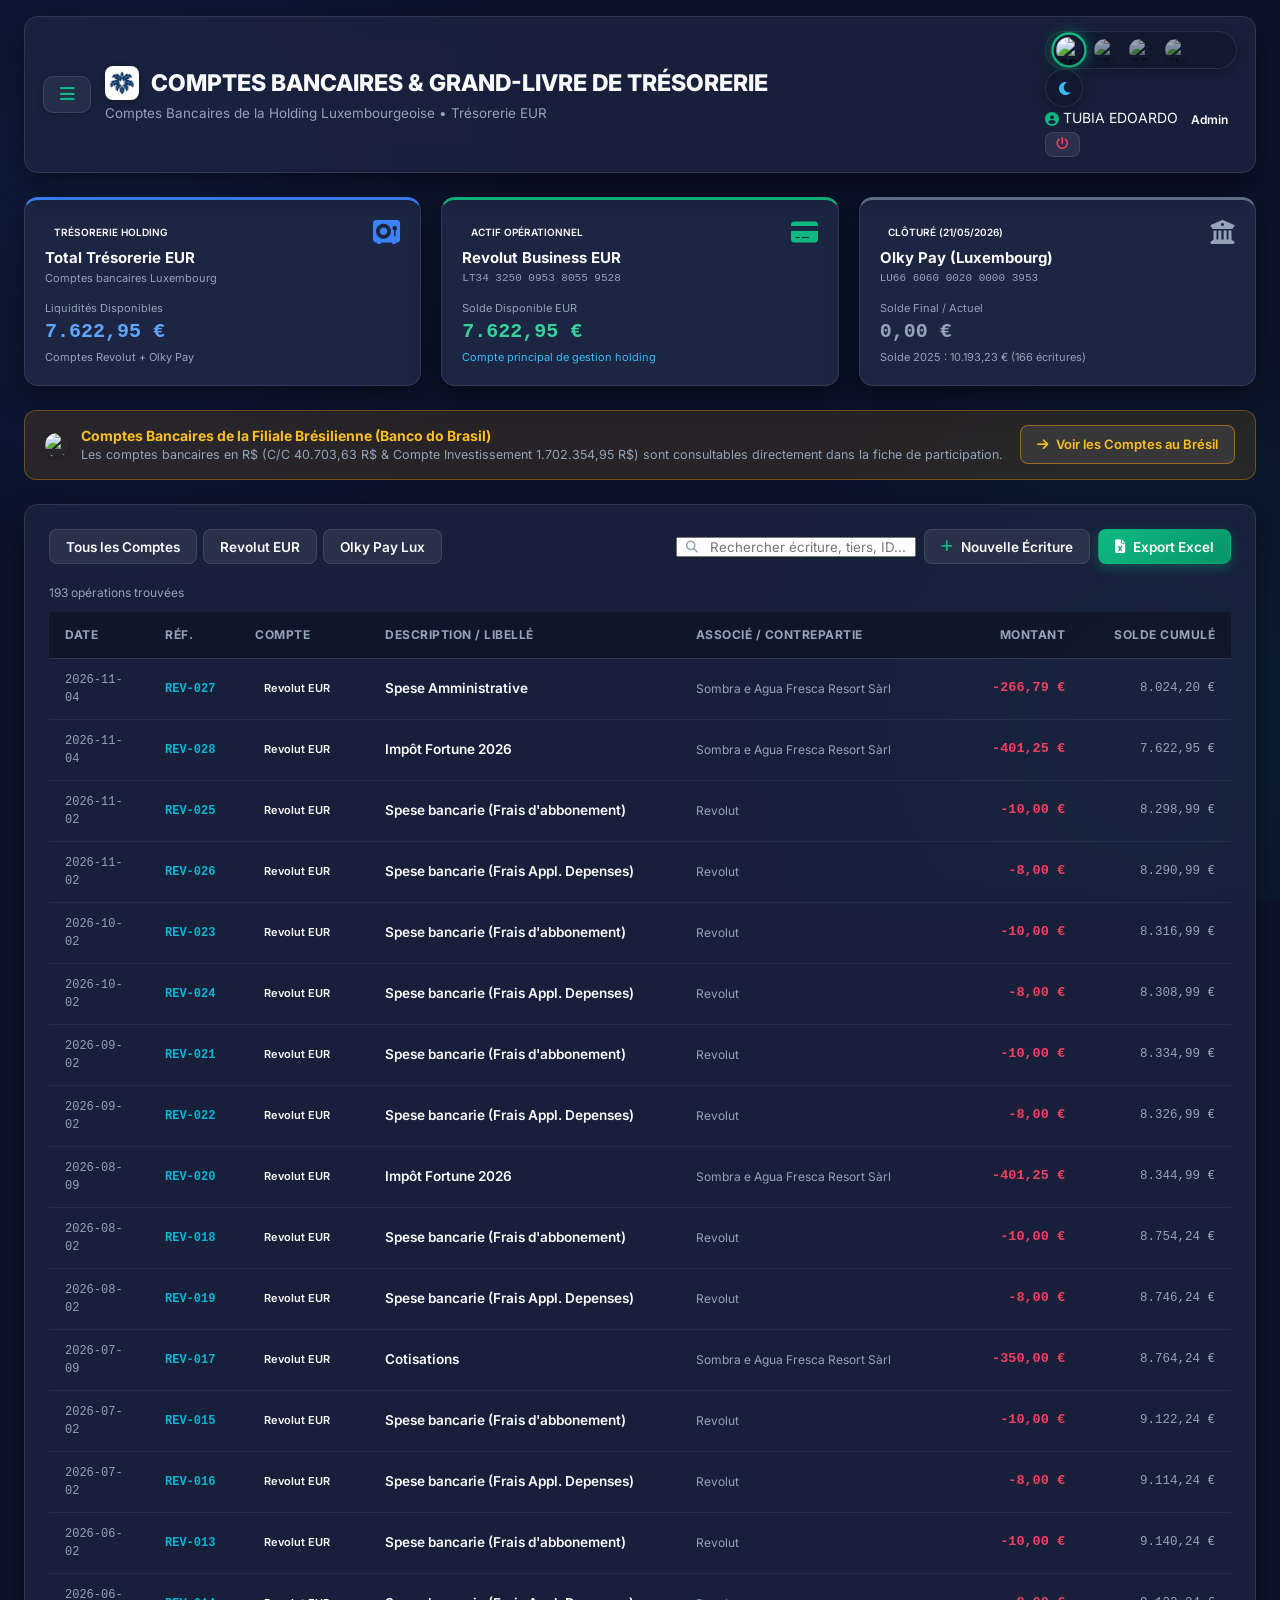
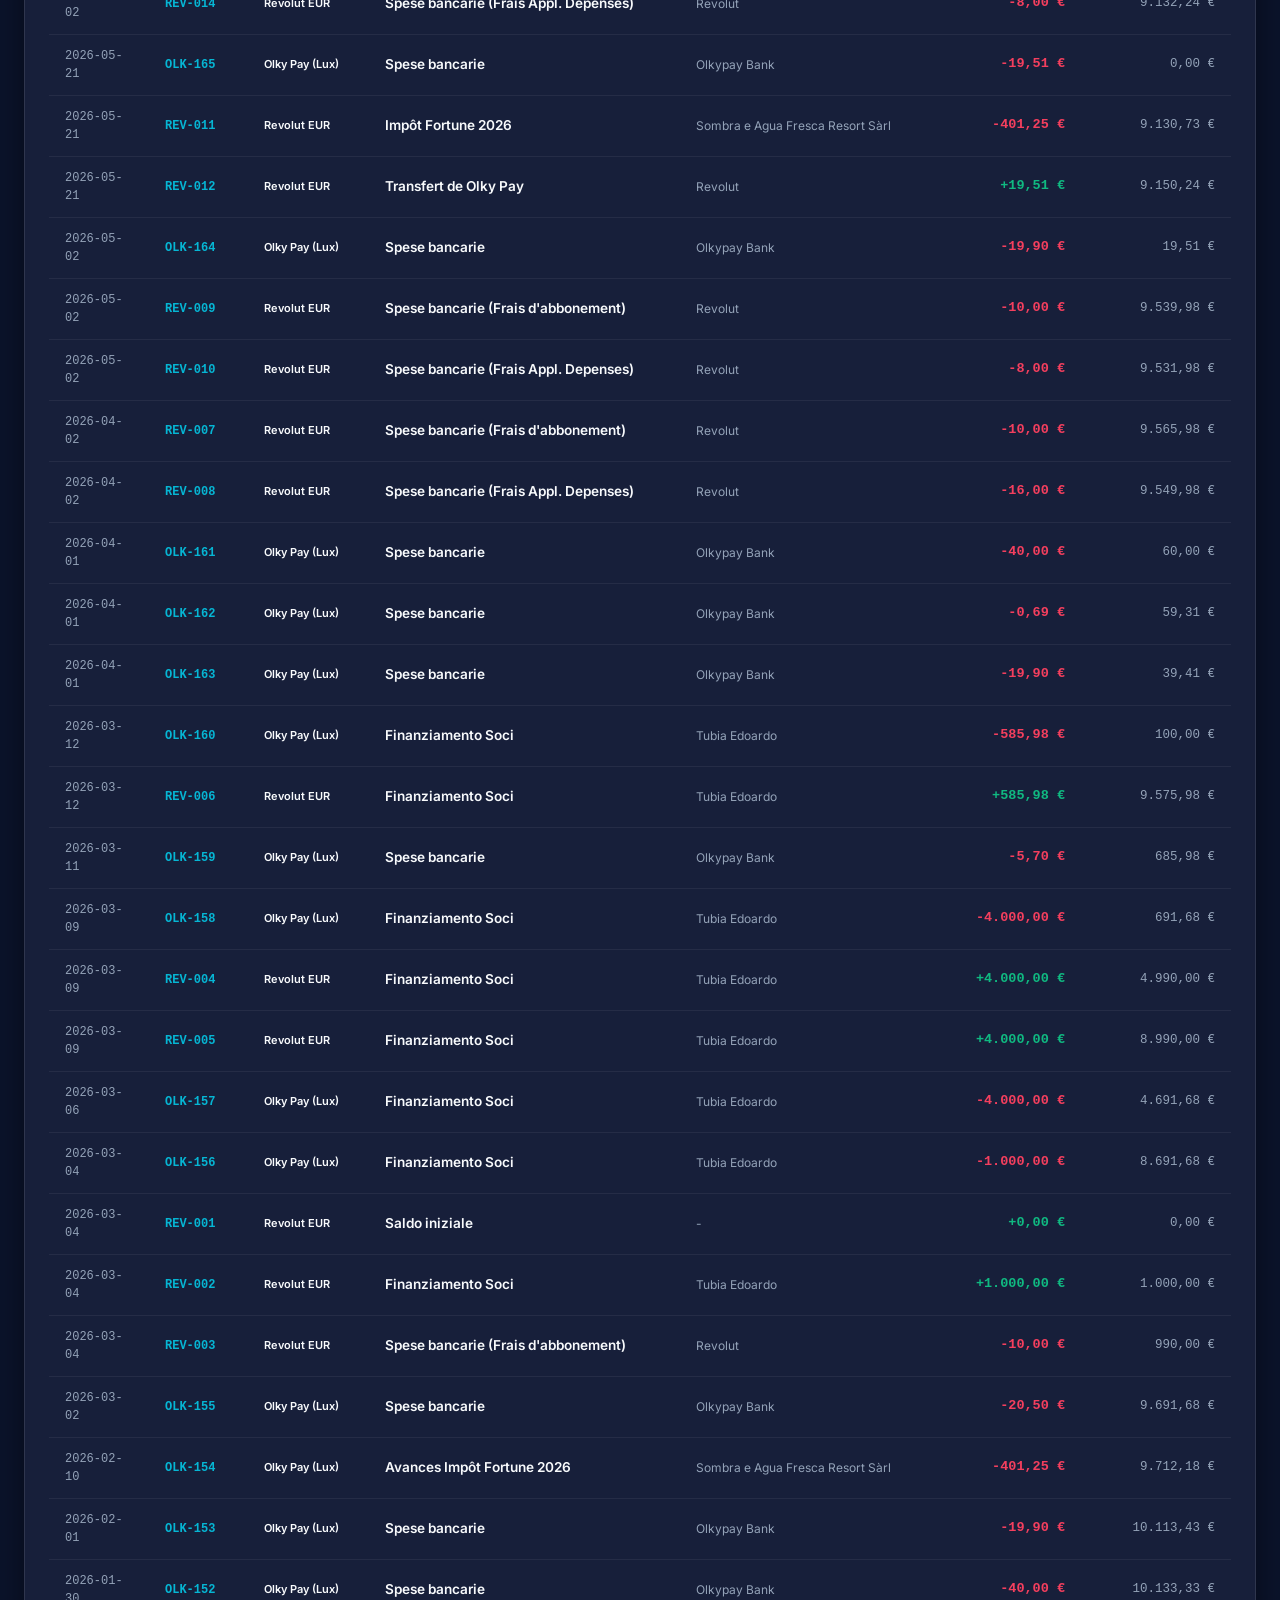
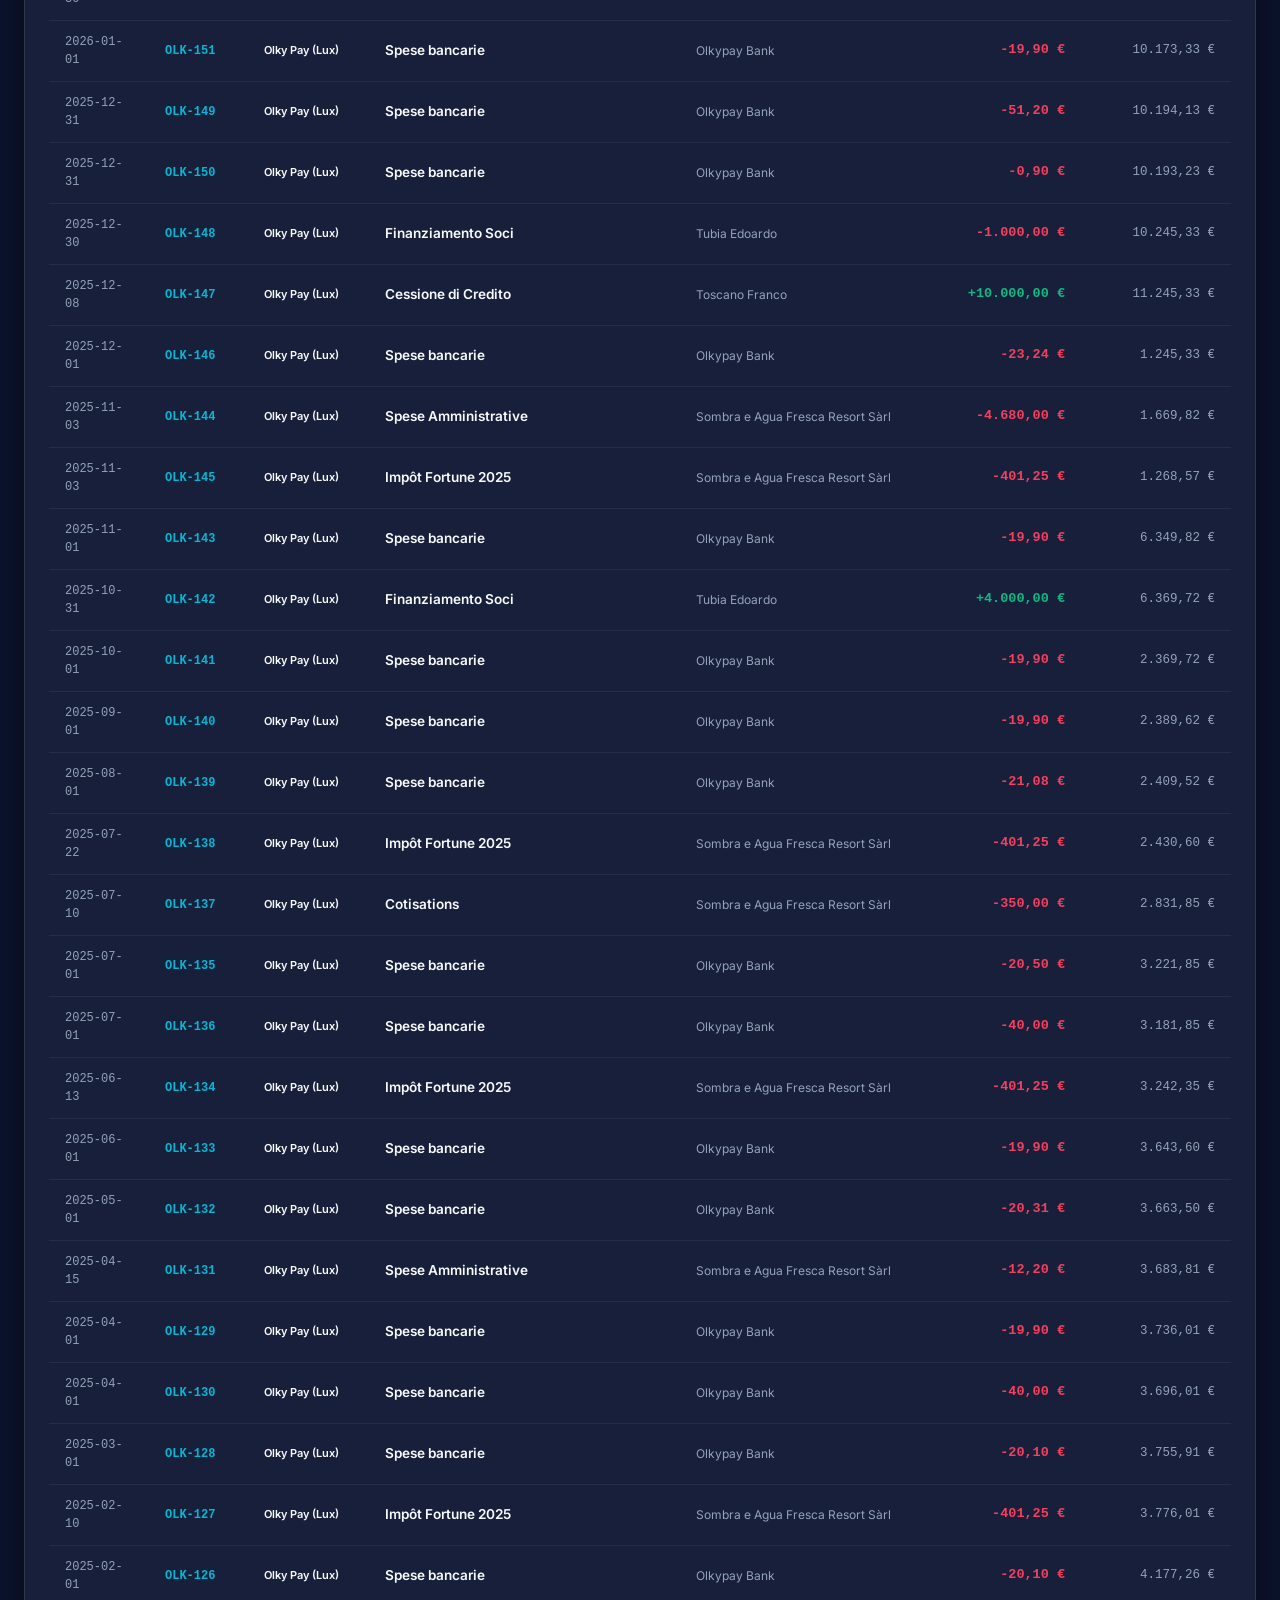
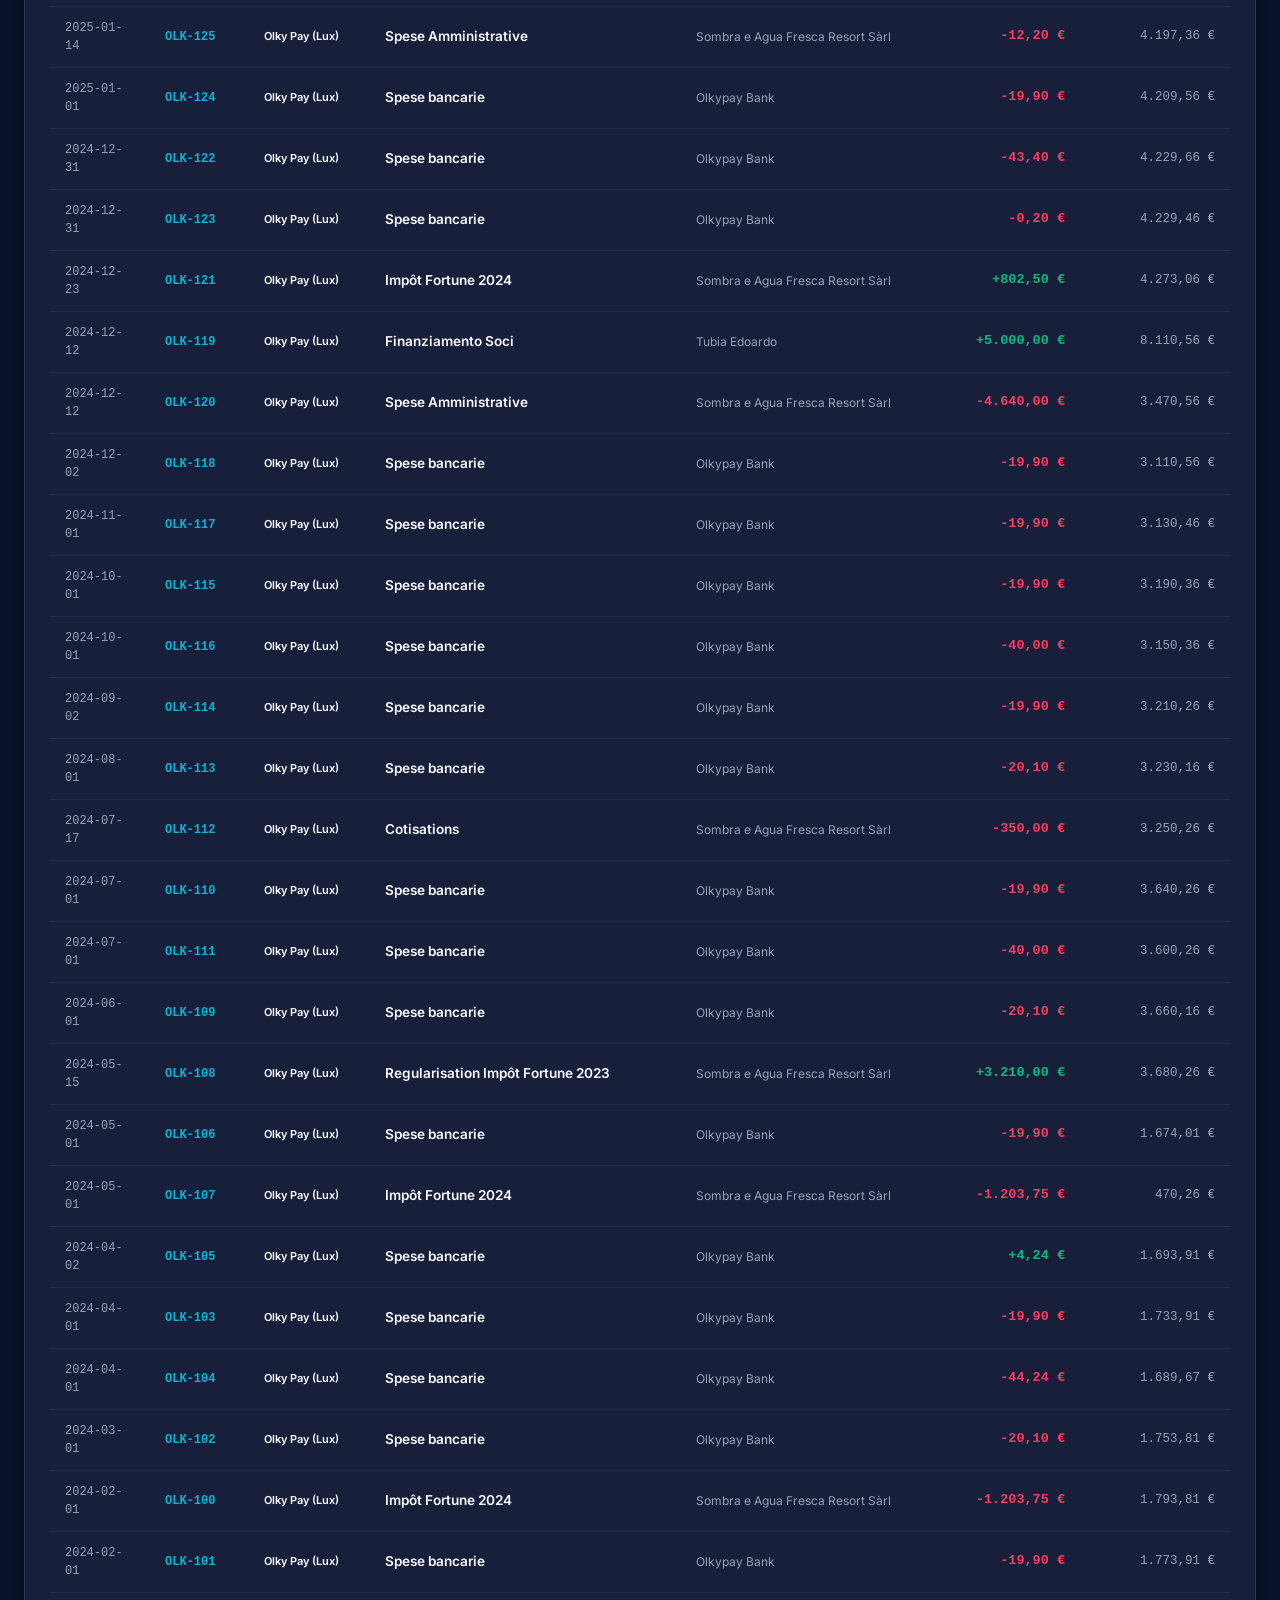
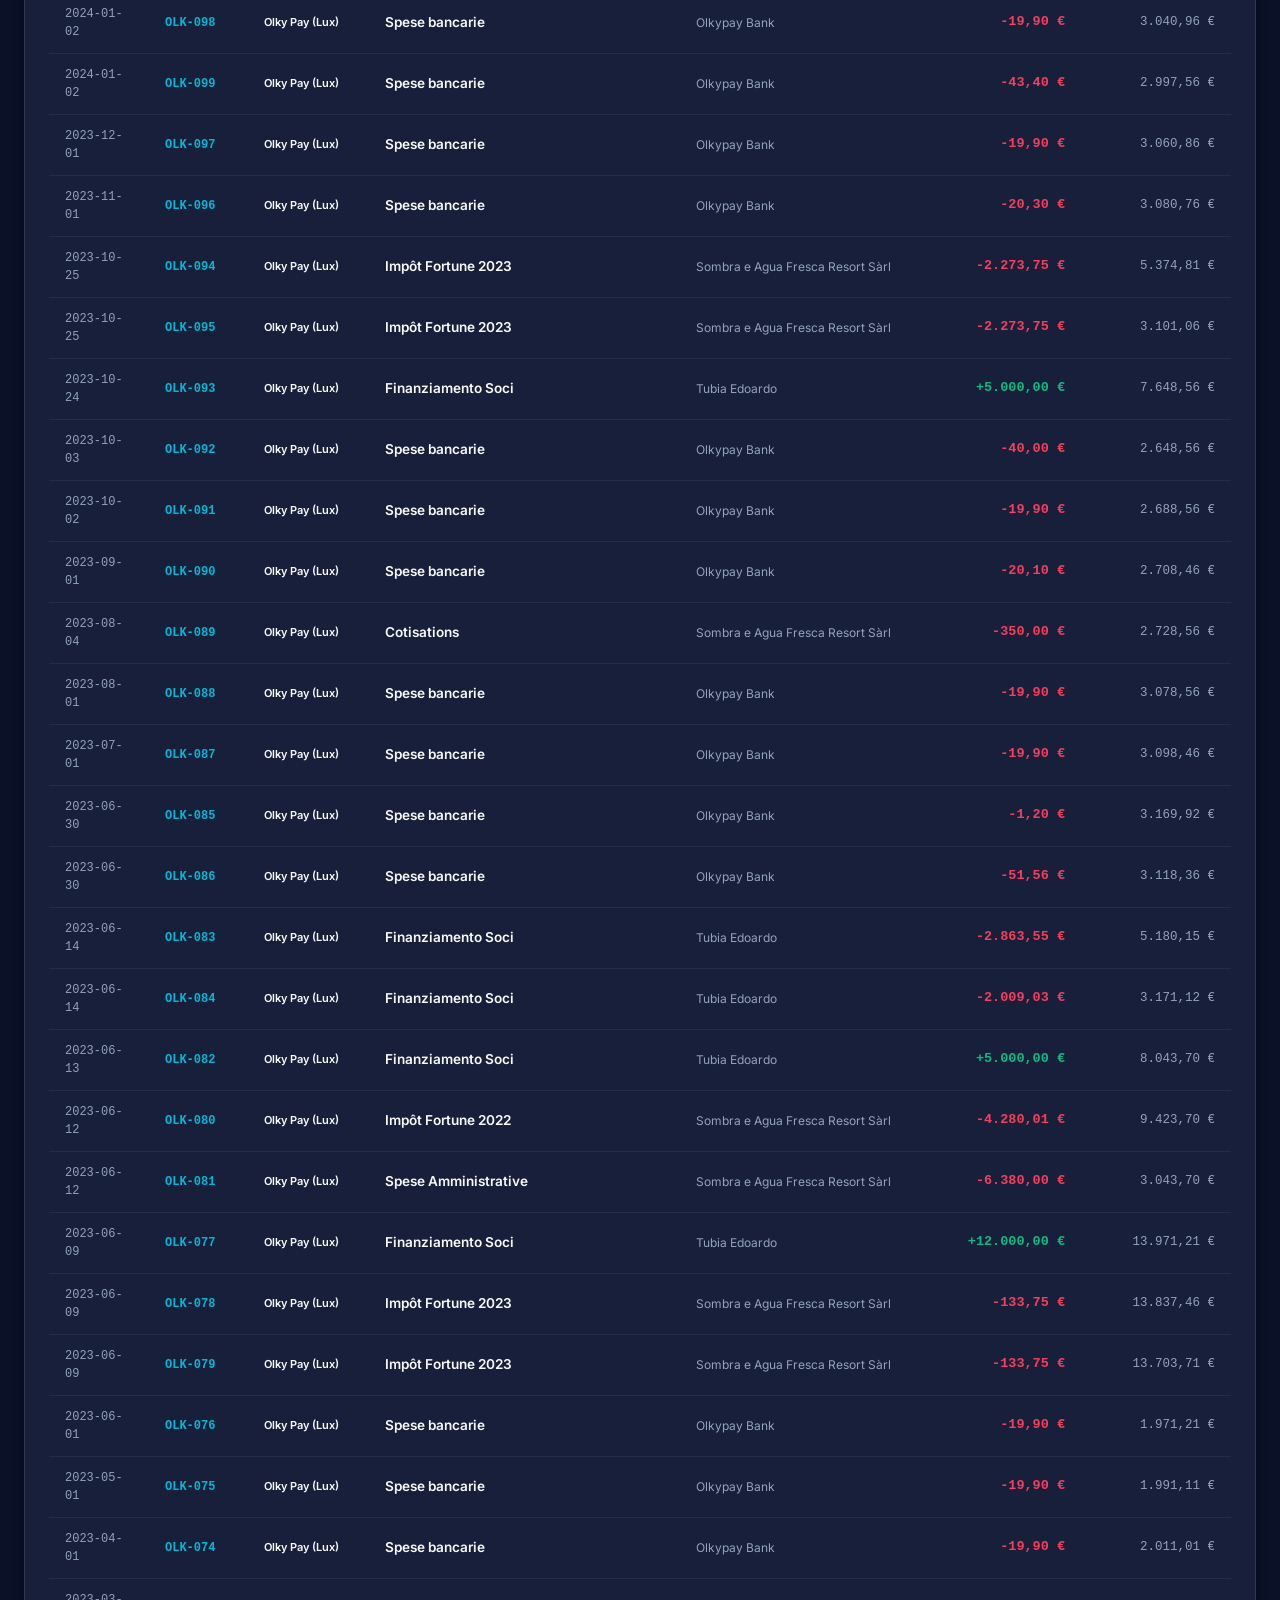
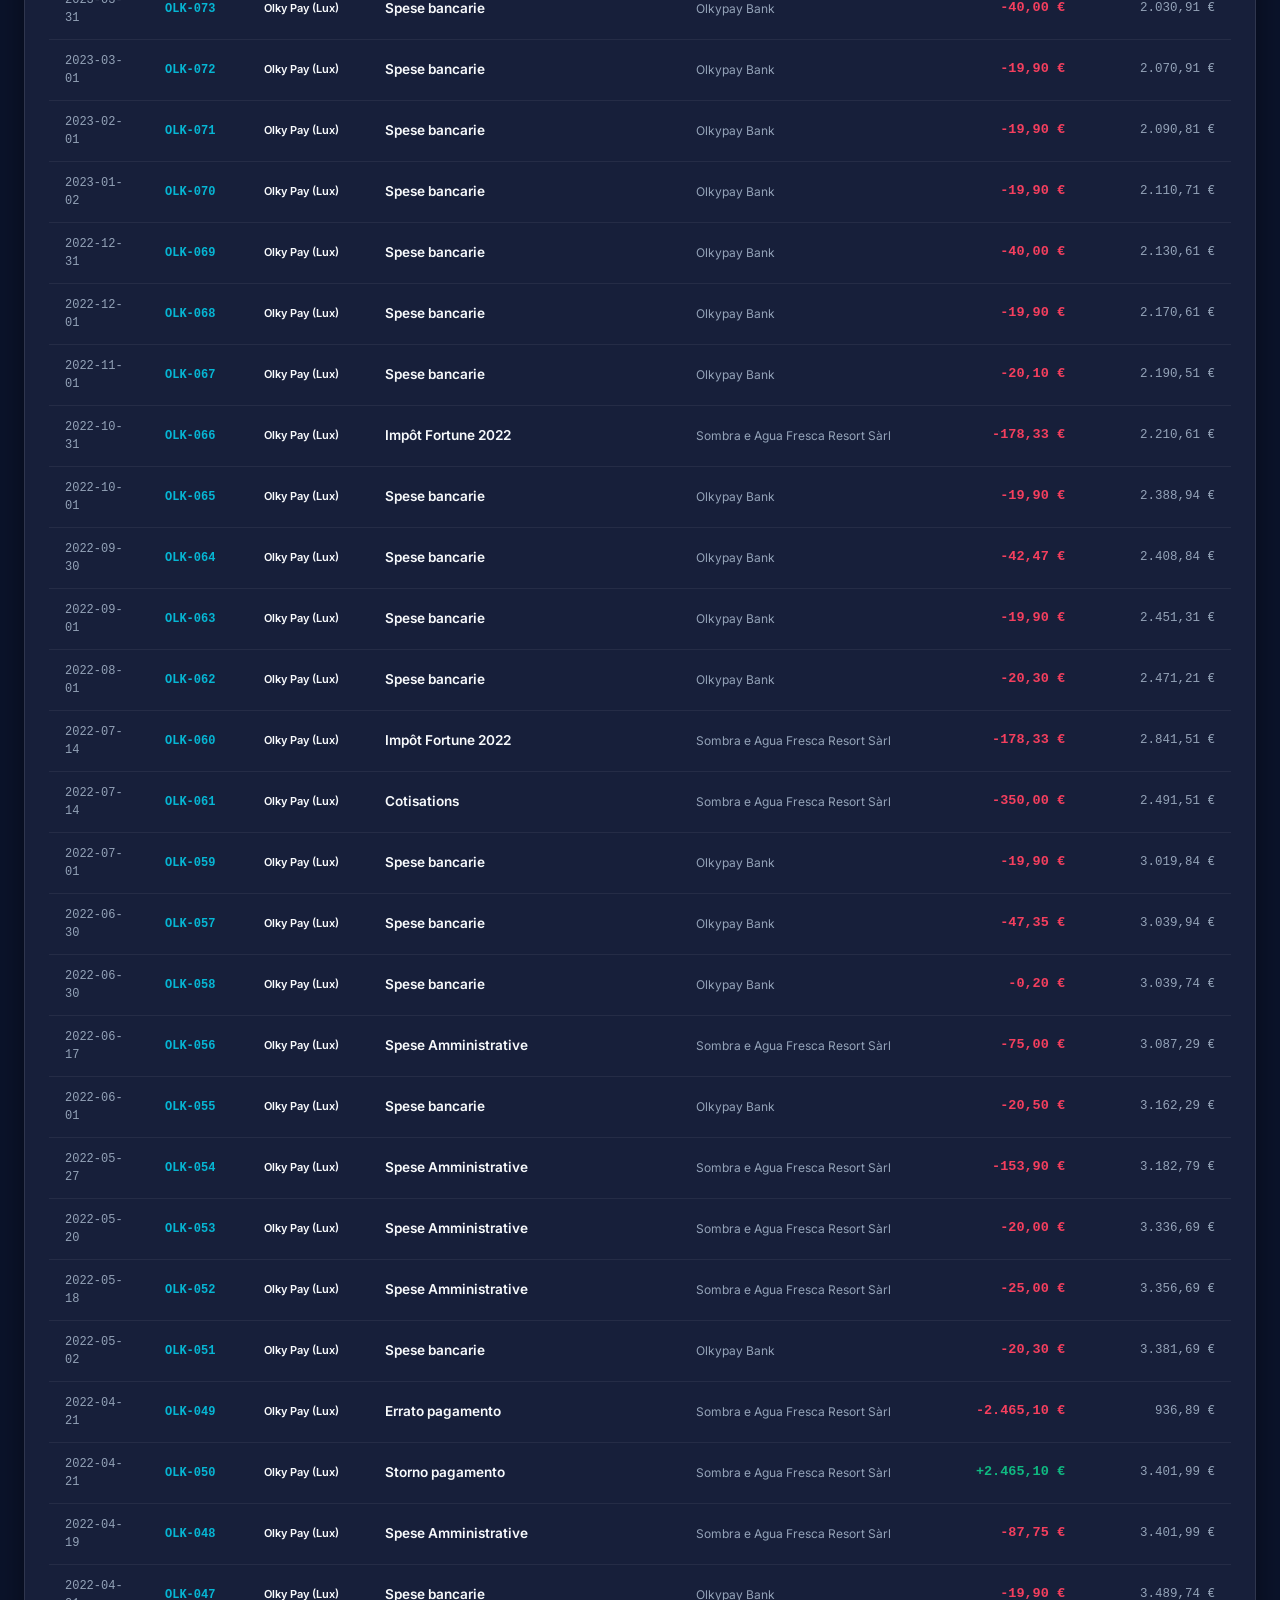
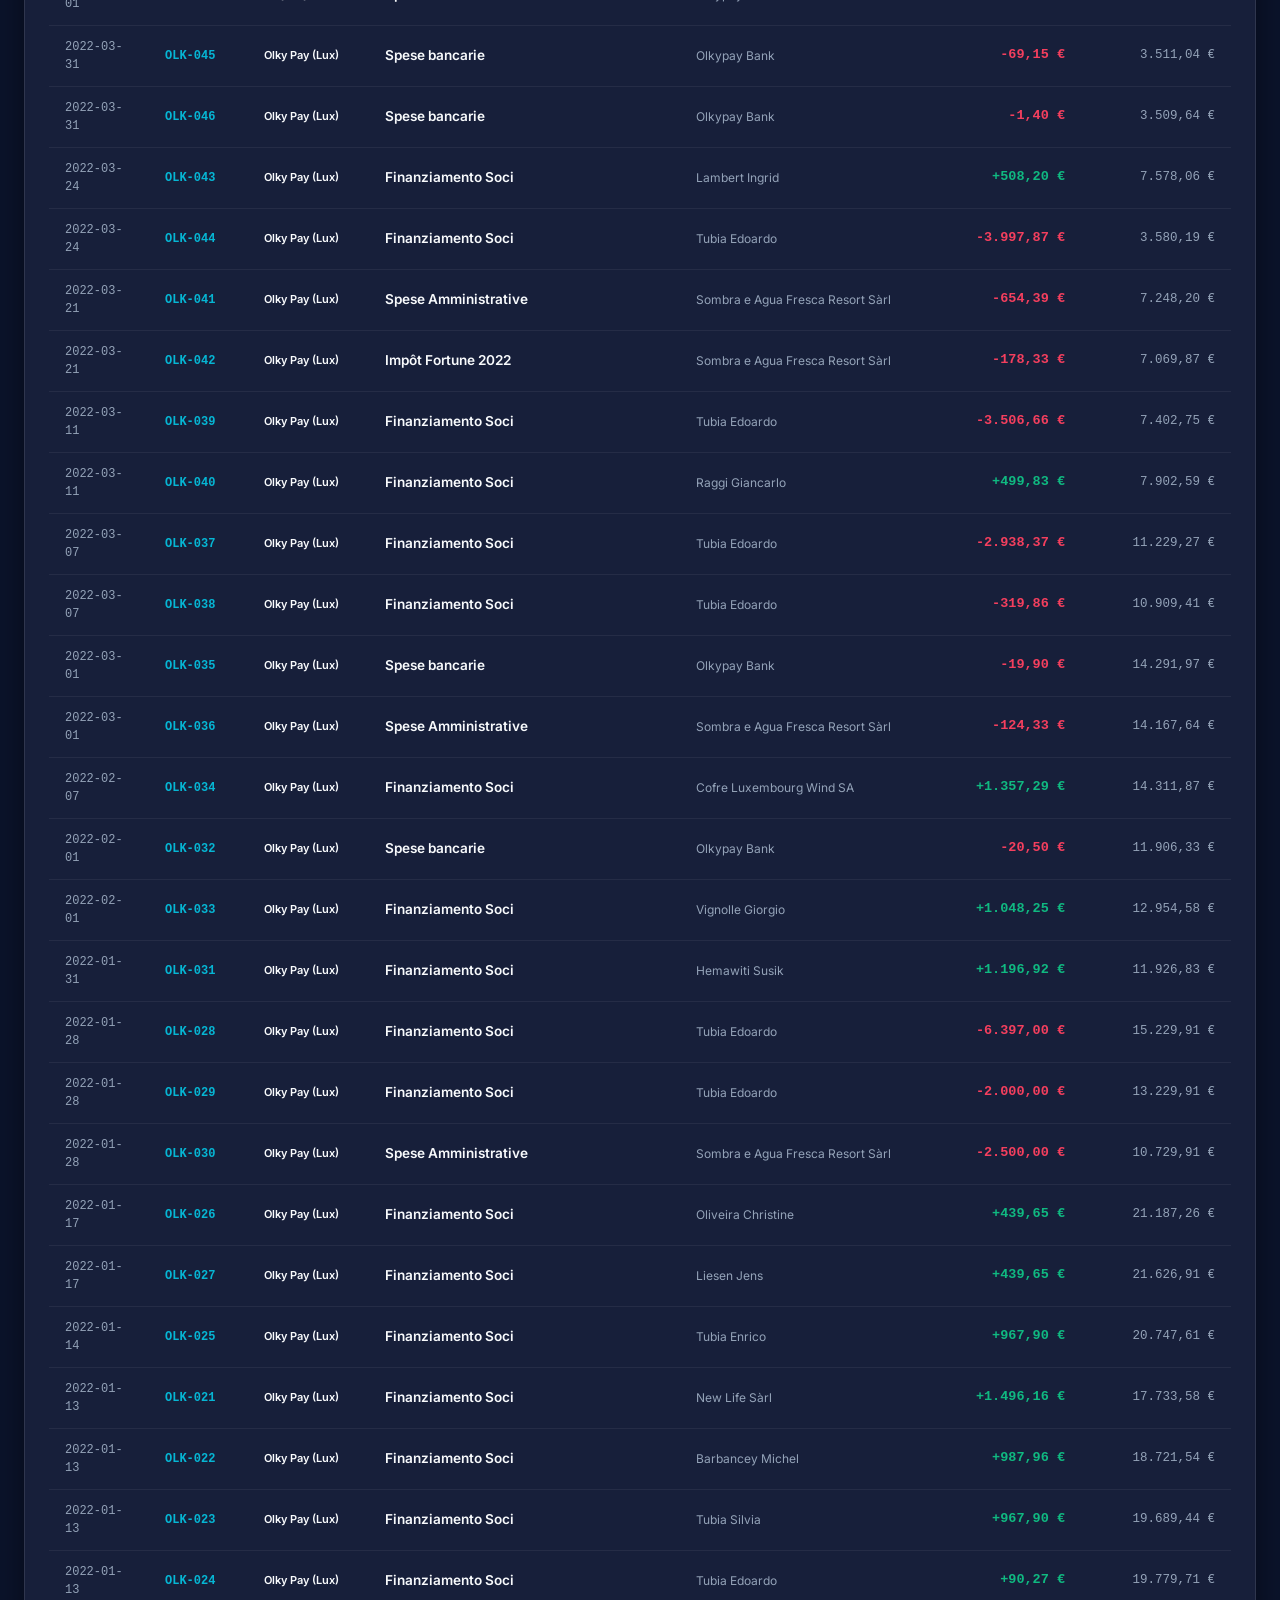
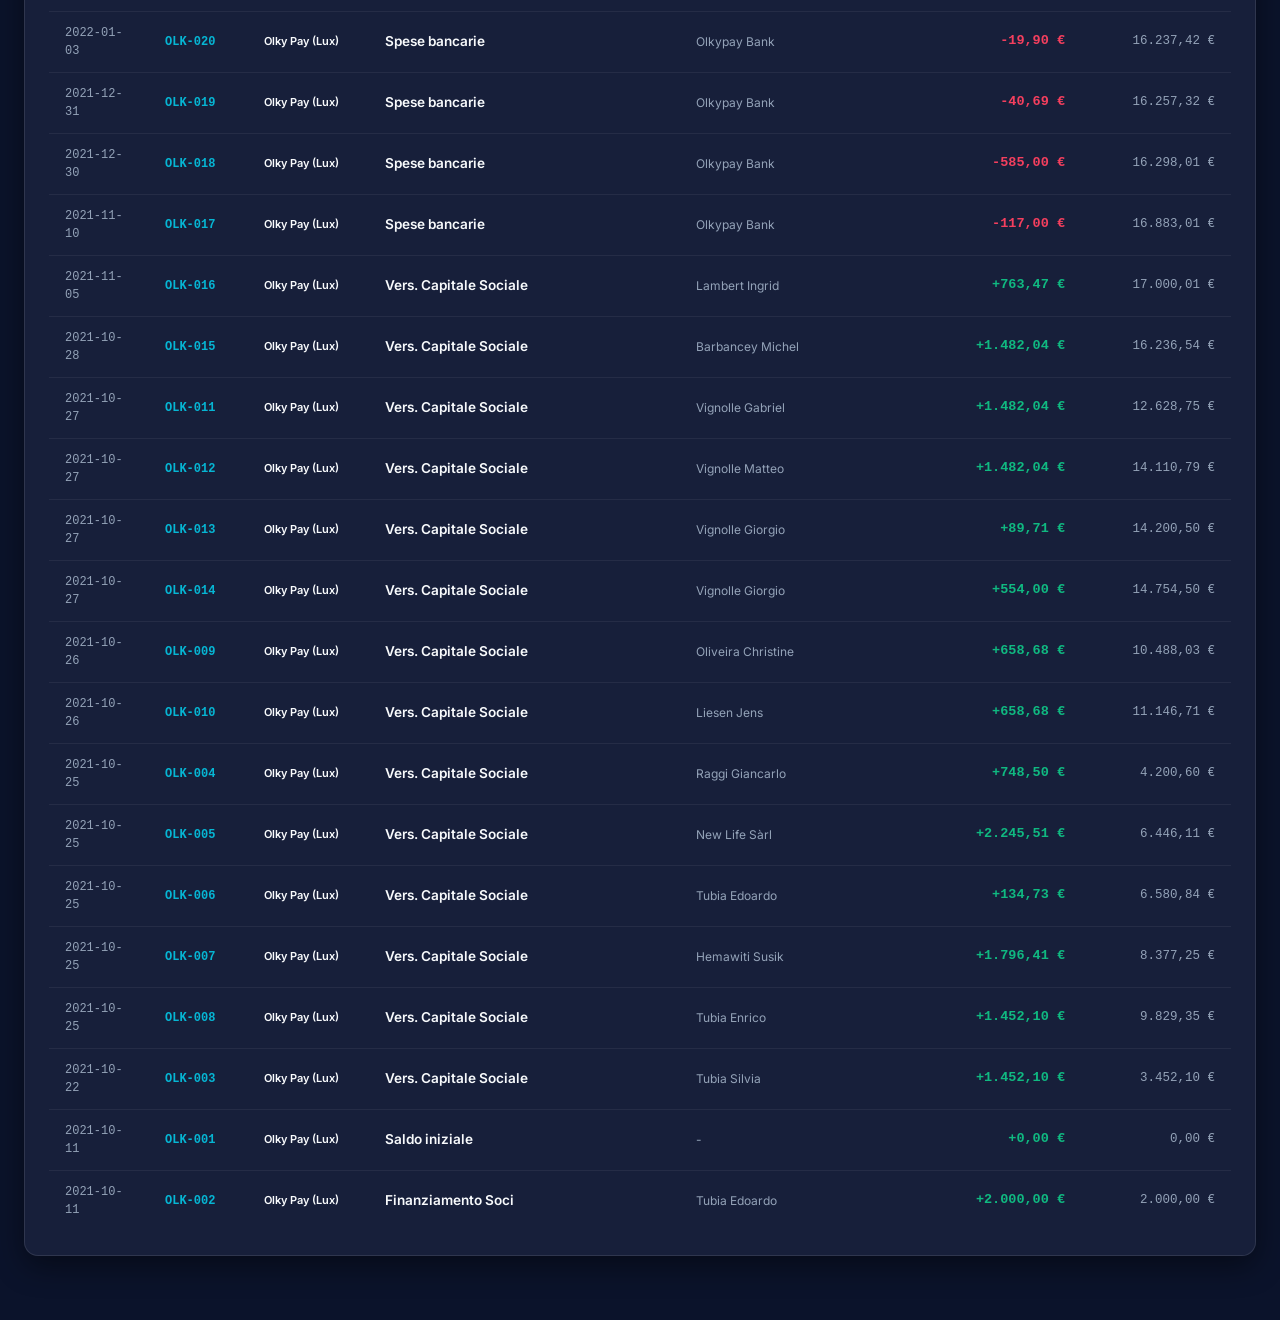
==== commit 10e0f34f: "Aggiornamento dati contabili e bancari (Revolut saldo 7.622,95 €) e rigenerazione data.js con cache " ====
--- a/banca.html
+++ b/banca.html
@@ -359,8 +359,8 @@
     </div>
 
     <!-- Core Scripts -->
-    <script src="data.js?v=20261023"></script>
+    <script src="data.js?v=20261104"></script>
     <script src="i18n.js?v=20261023"></script>
-    <script src="banca_app.js?v=20261023g"></script>
+    <script src="banca_app.js?v=20261104"></script>
 </body>
 </html>
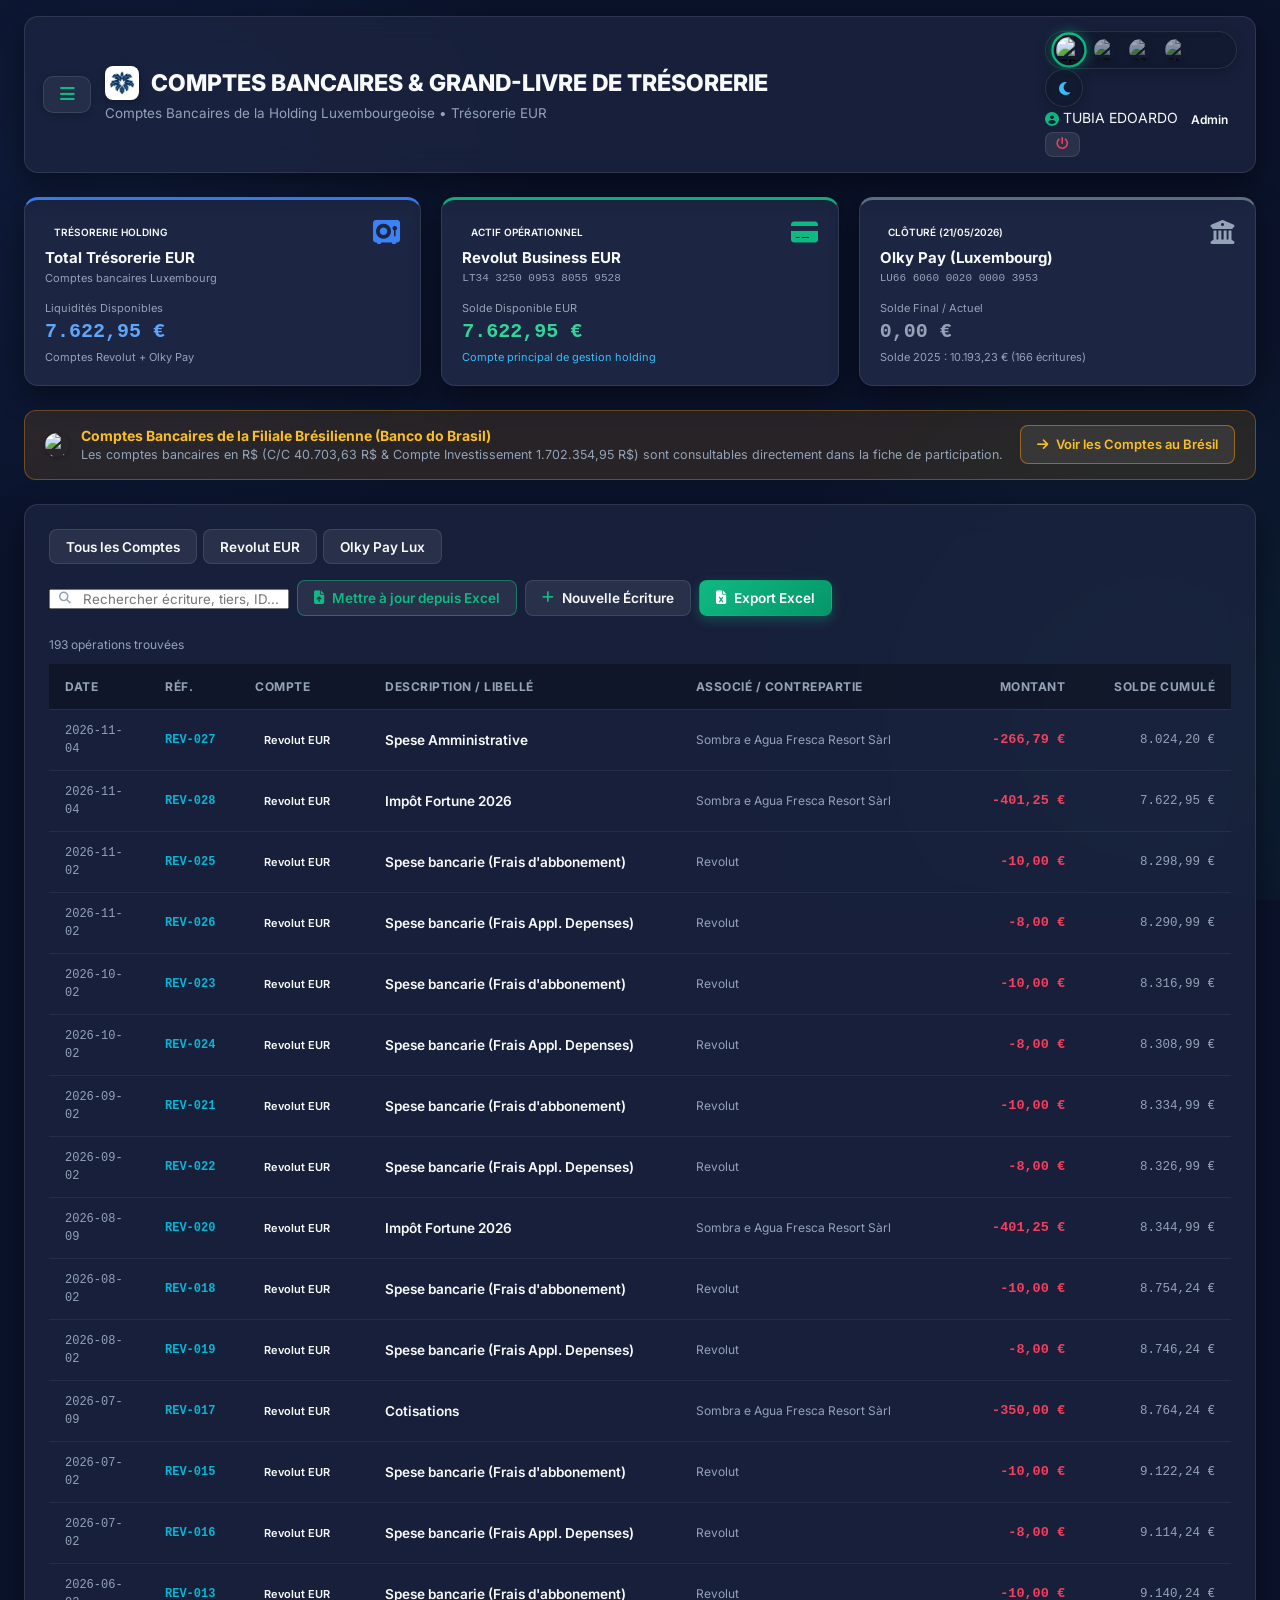
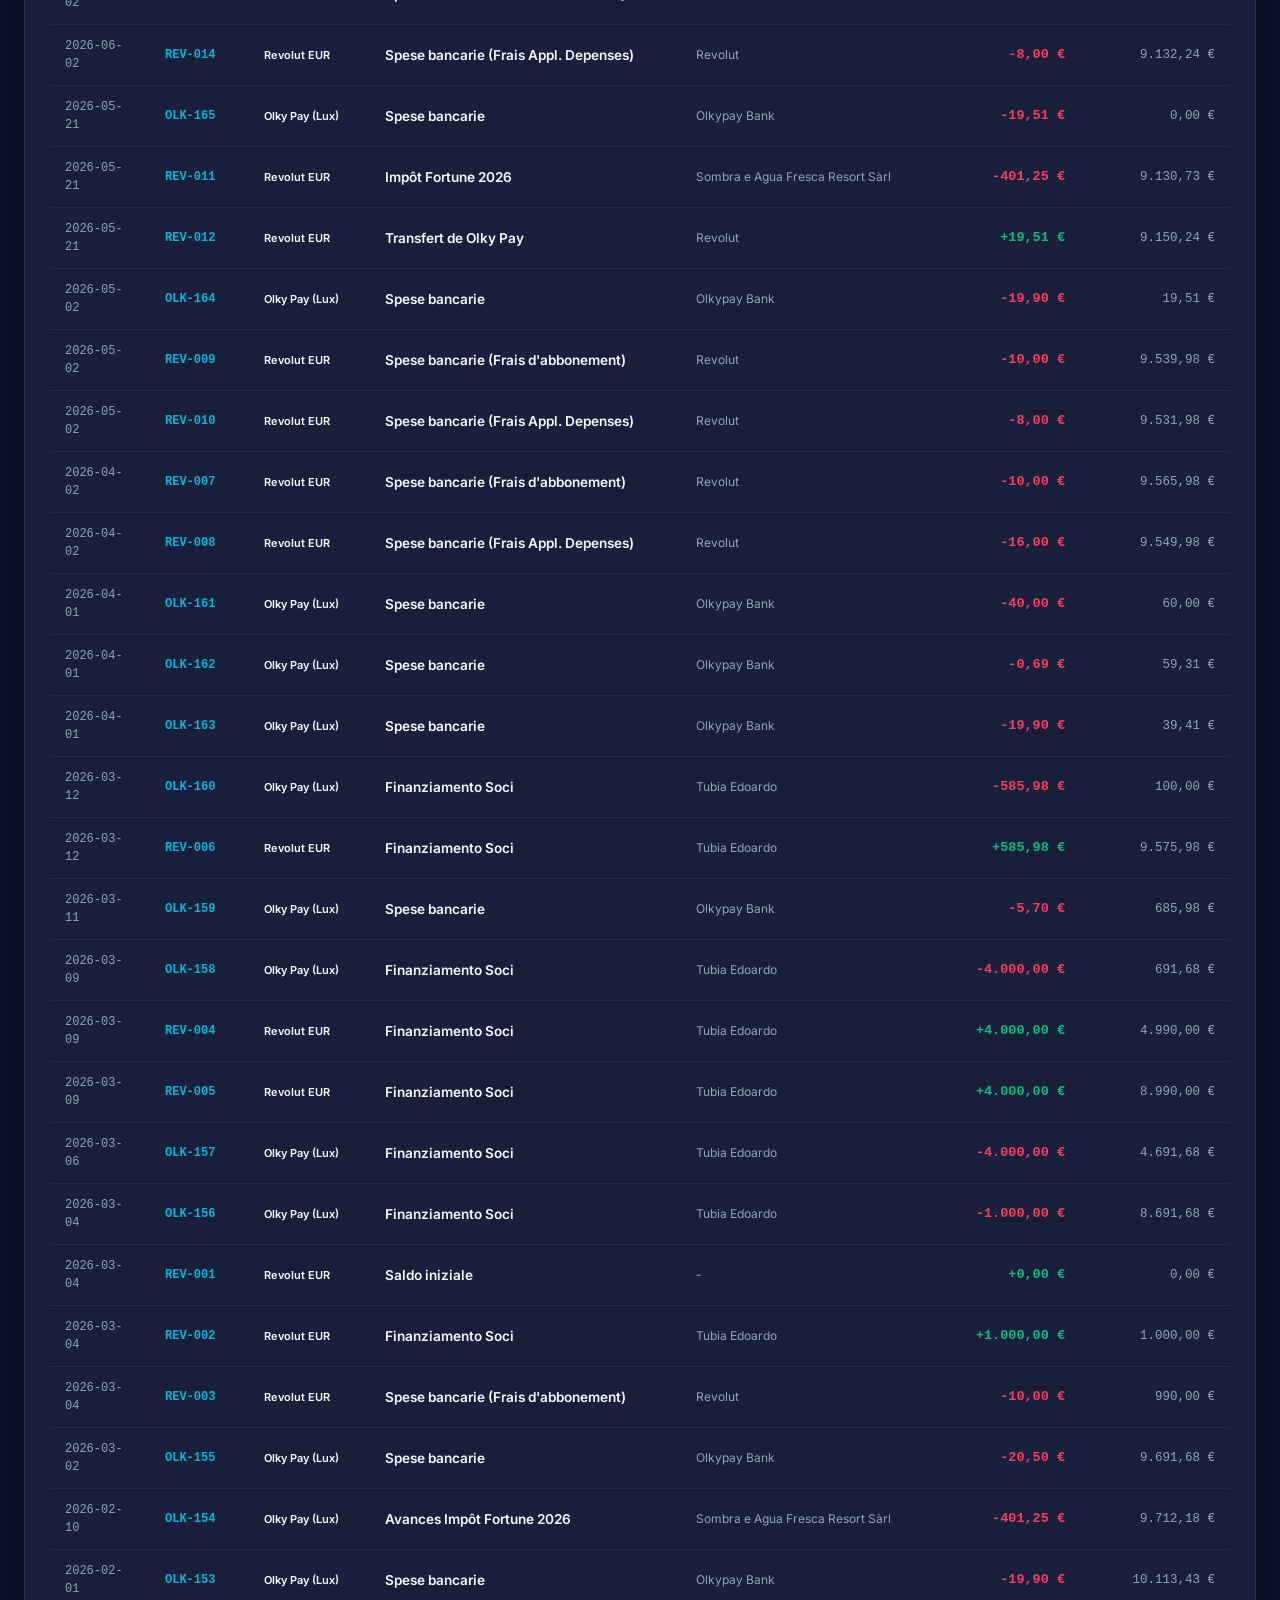
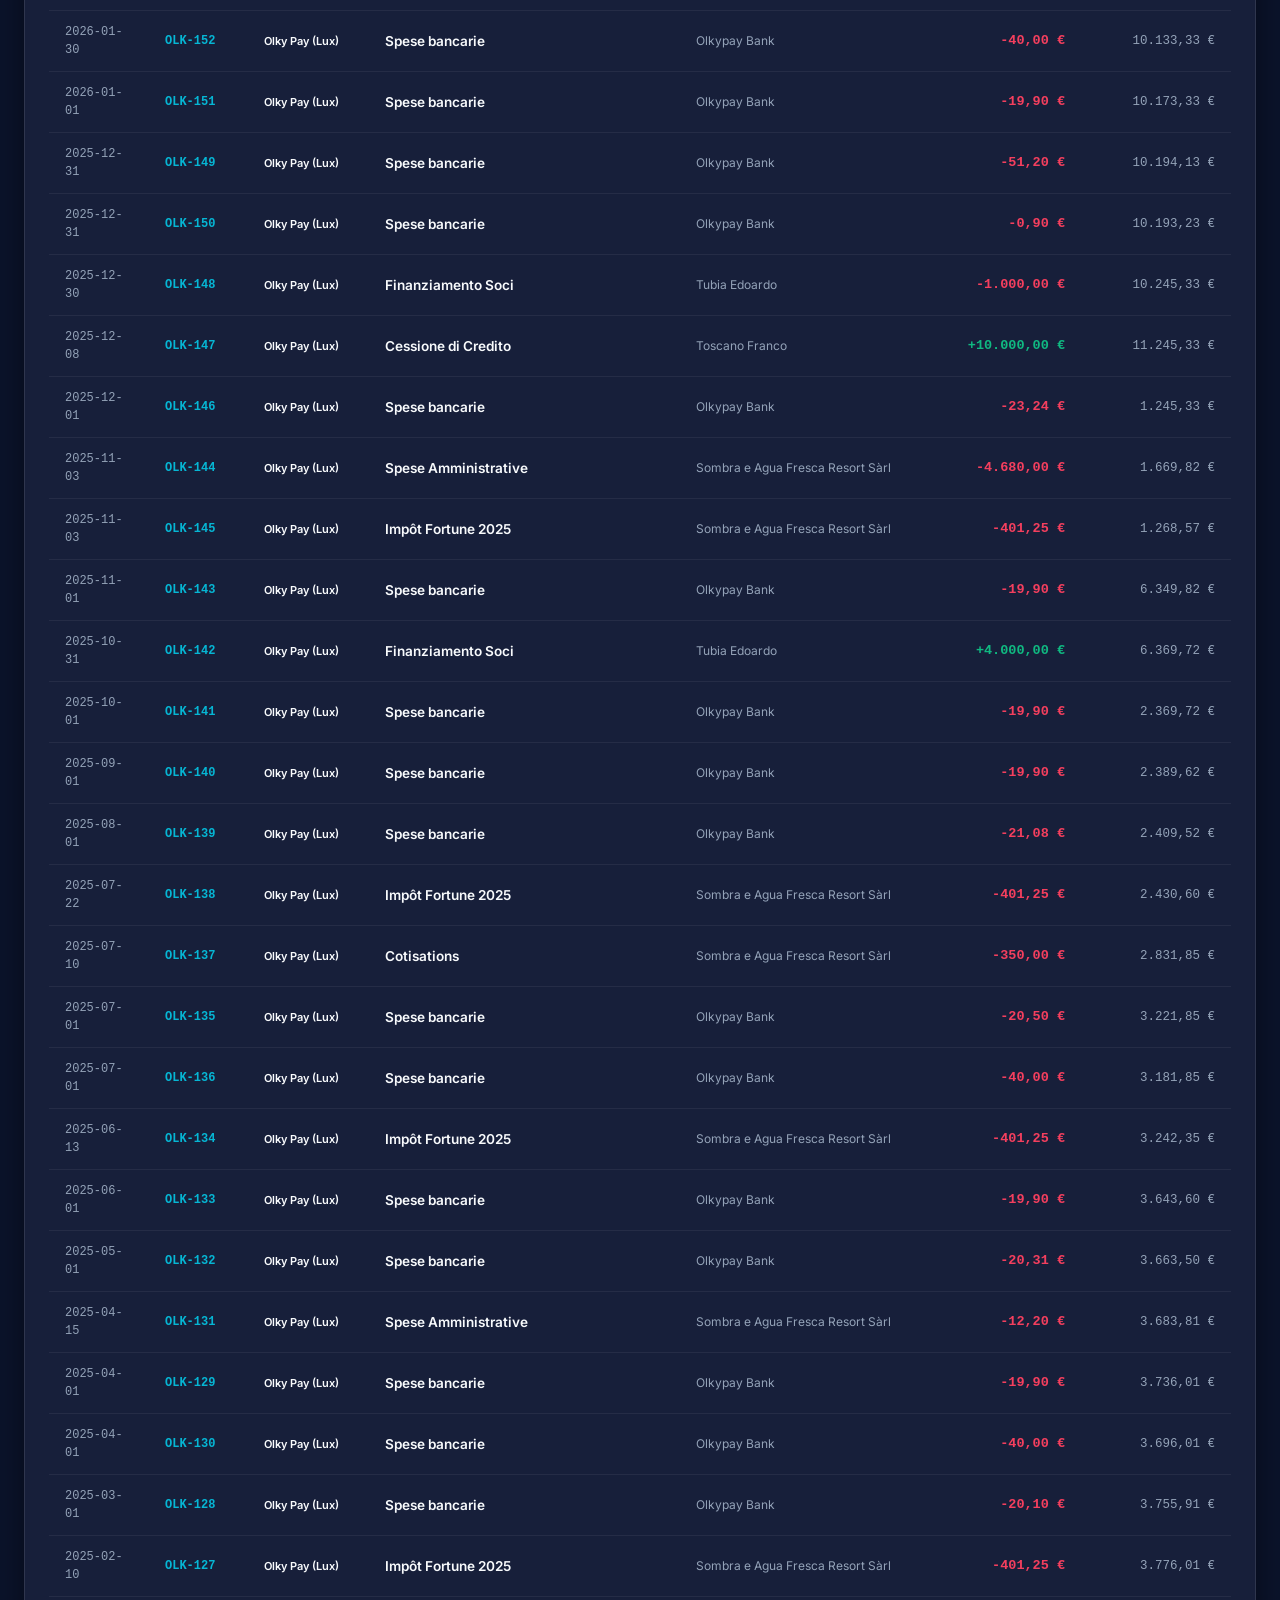
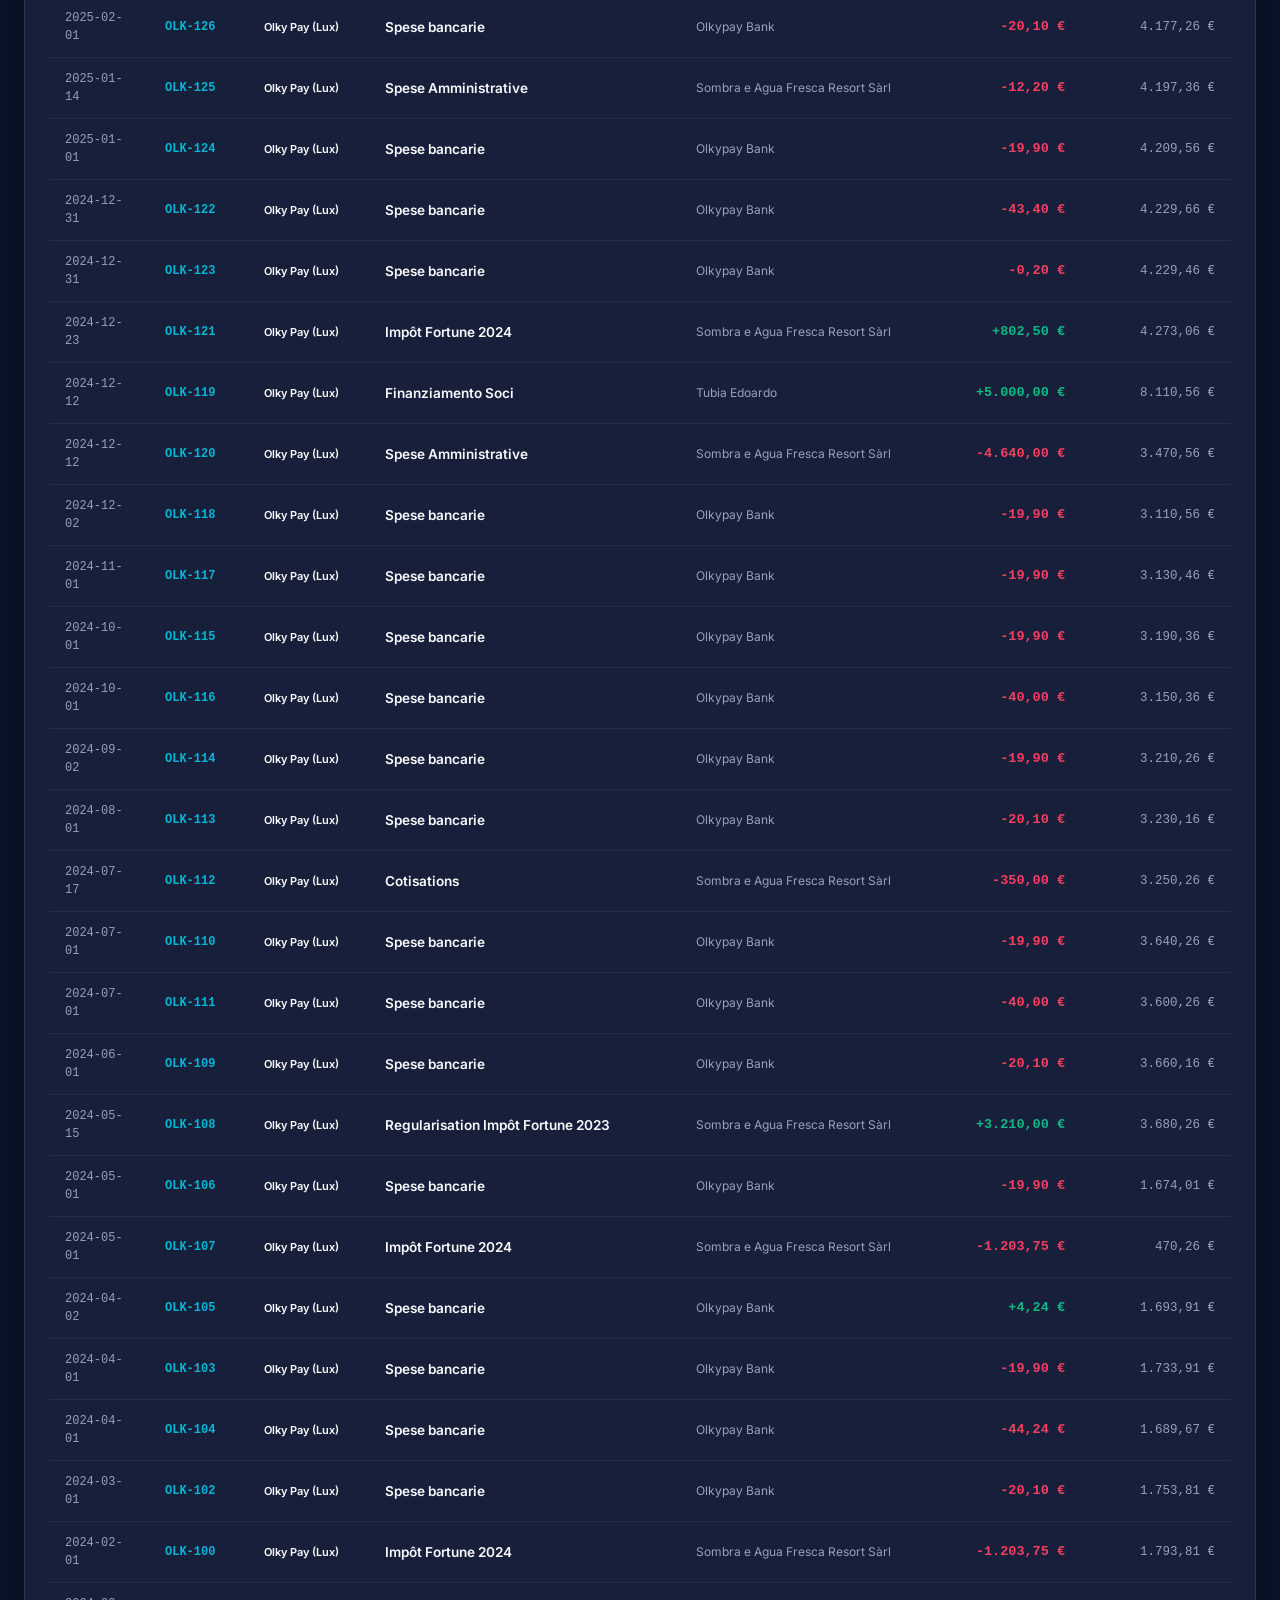
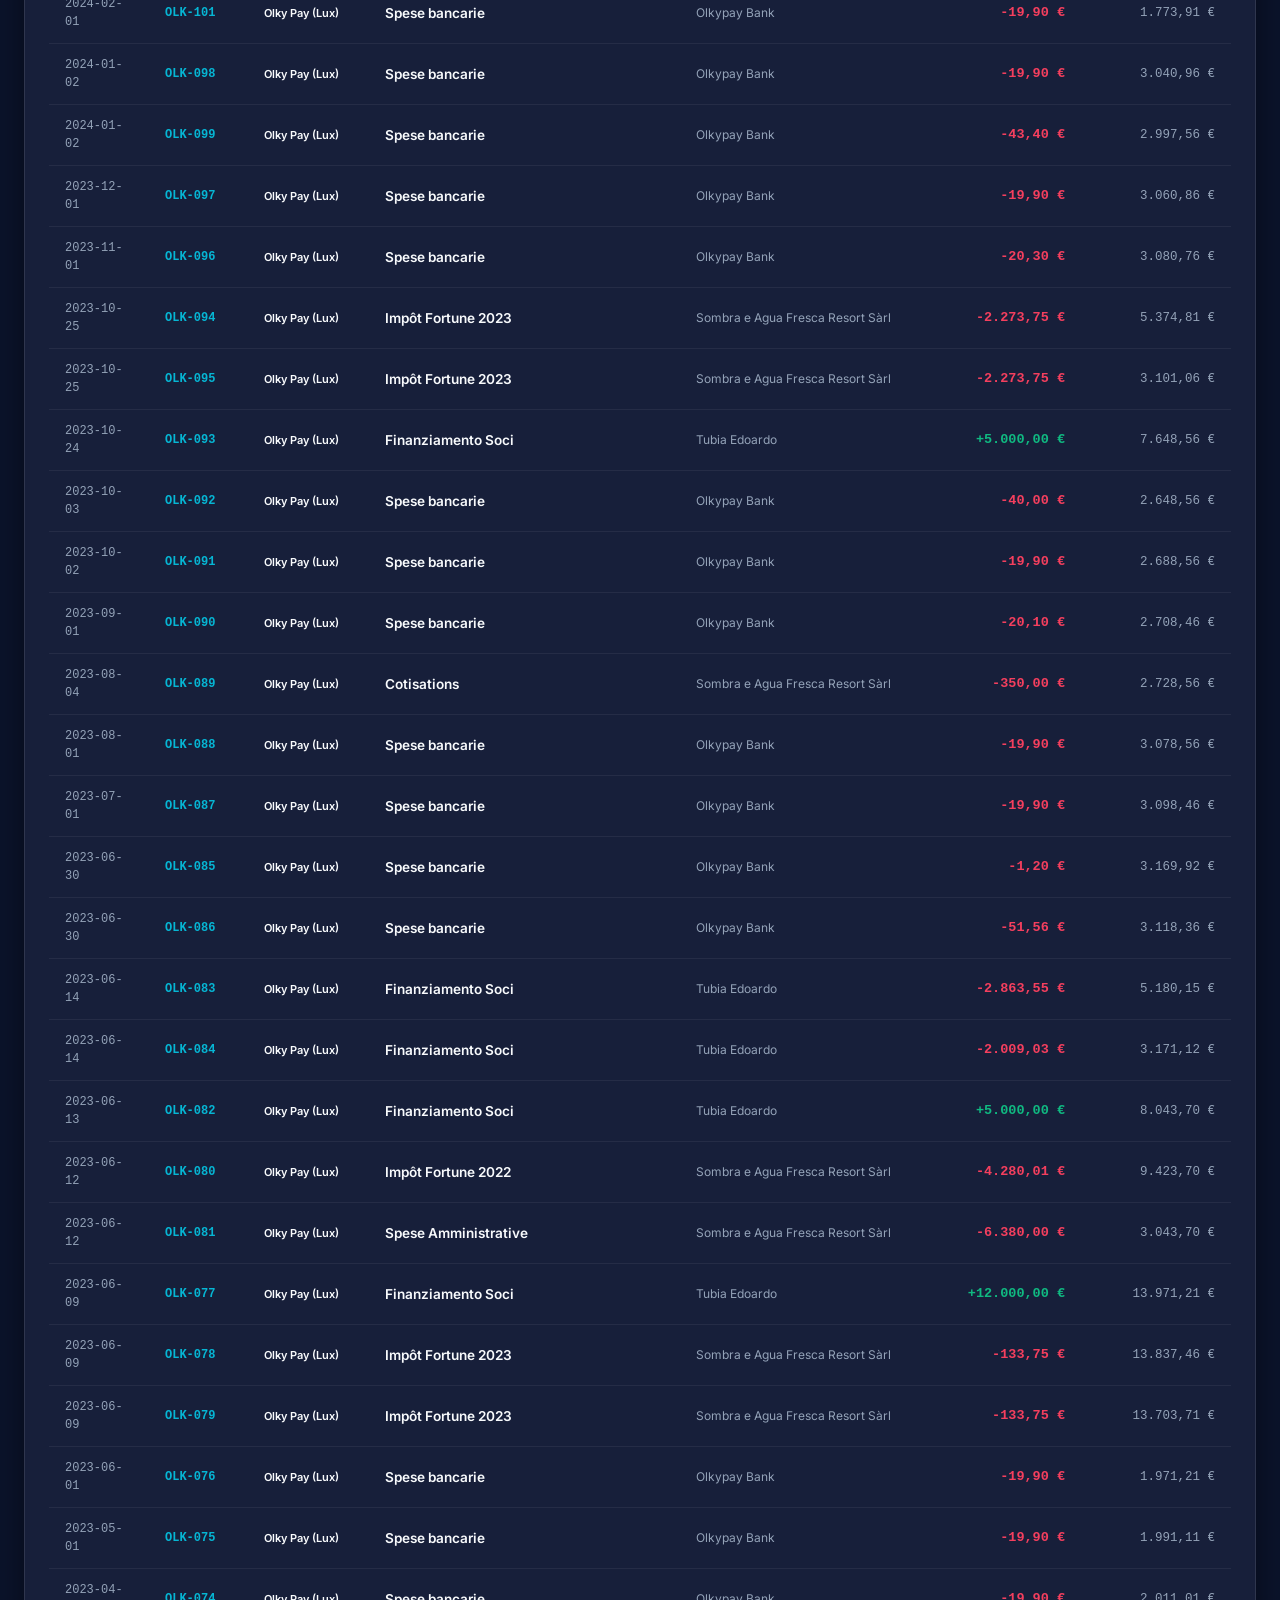
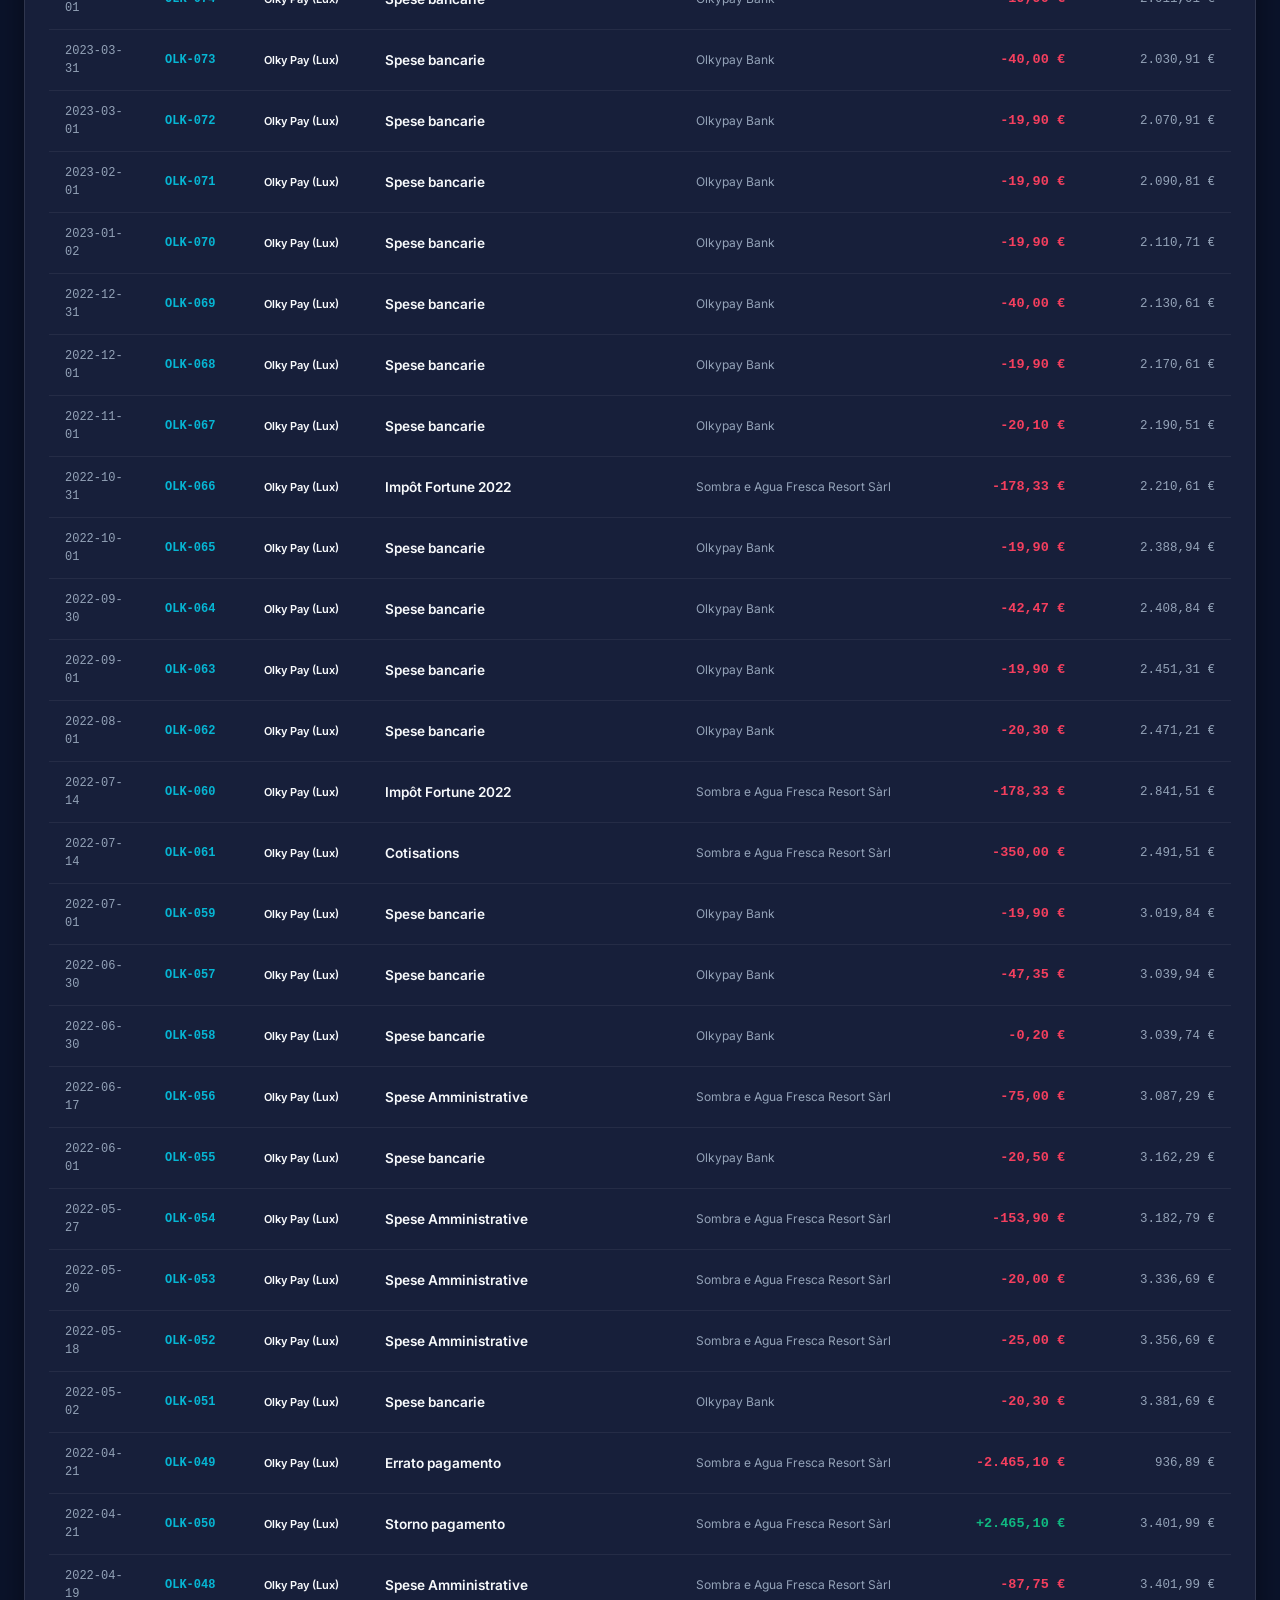
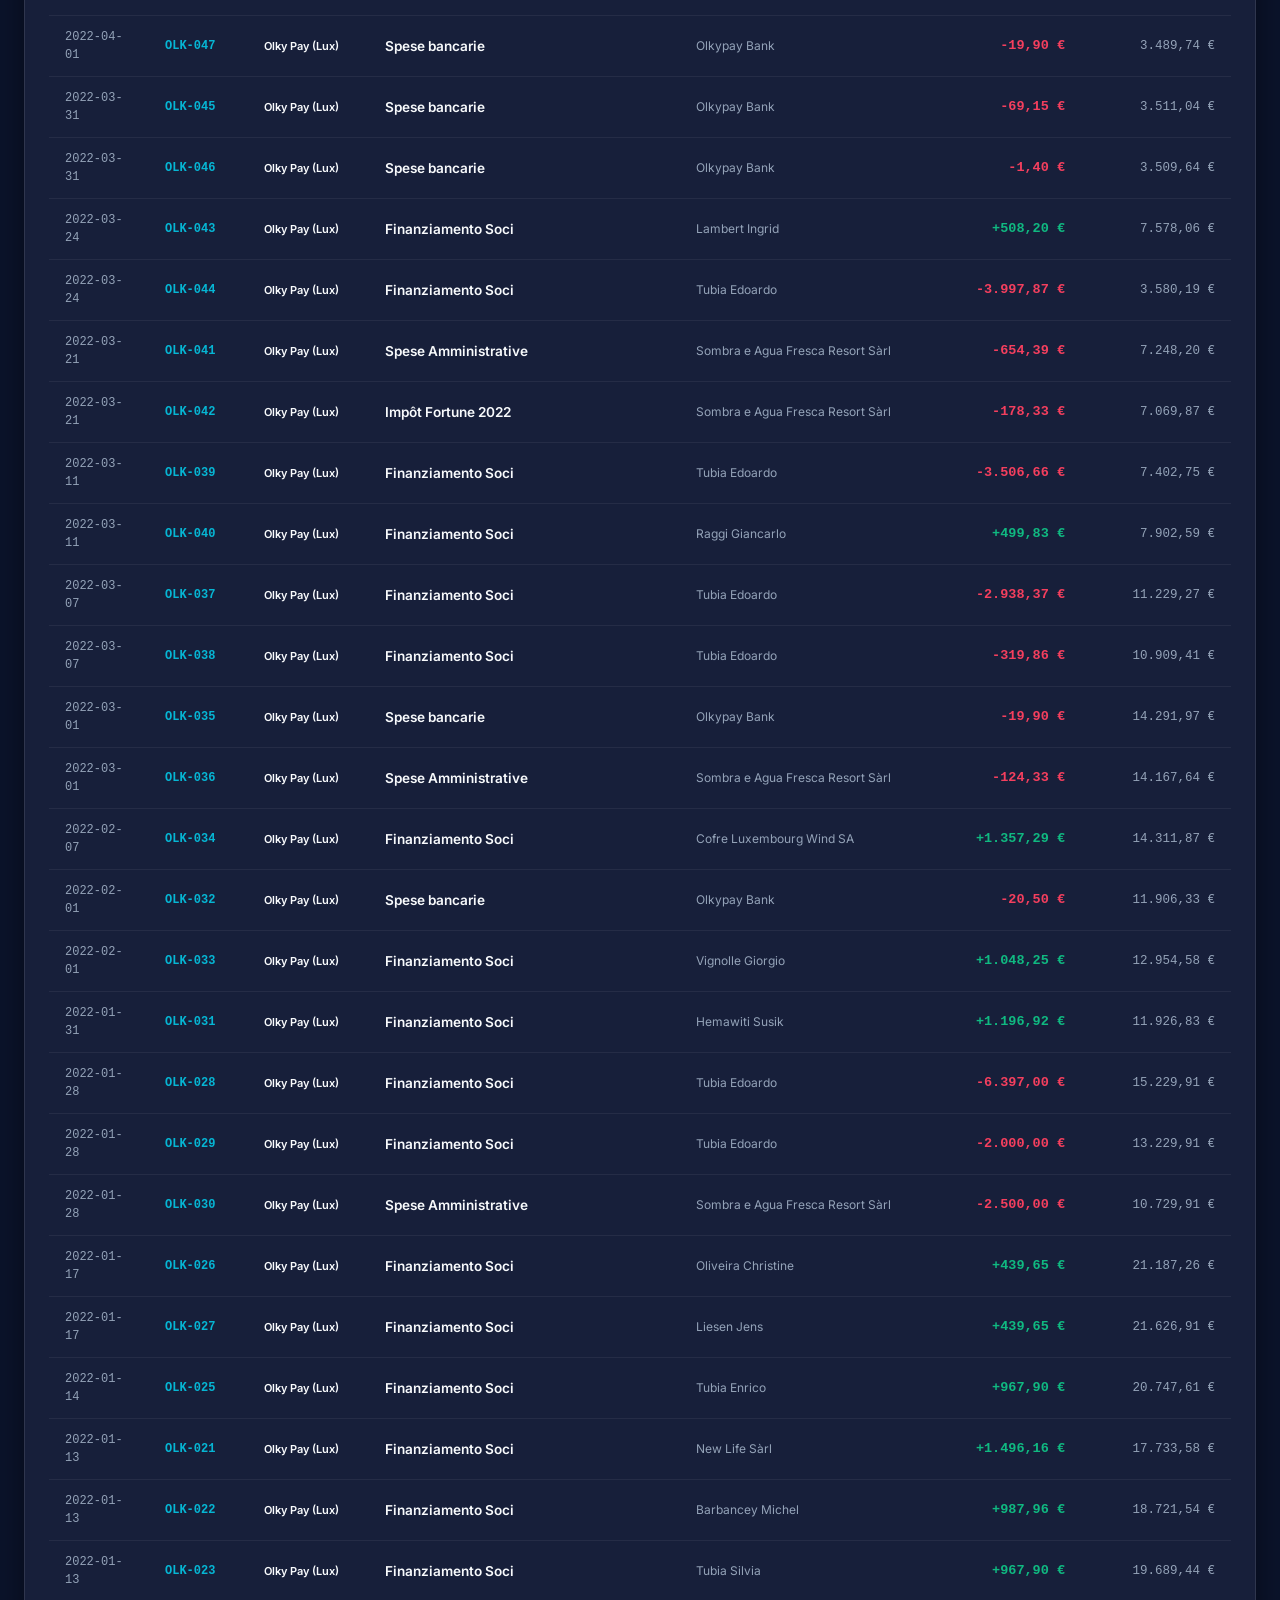
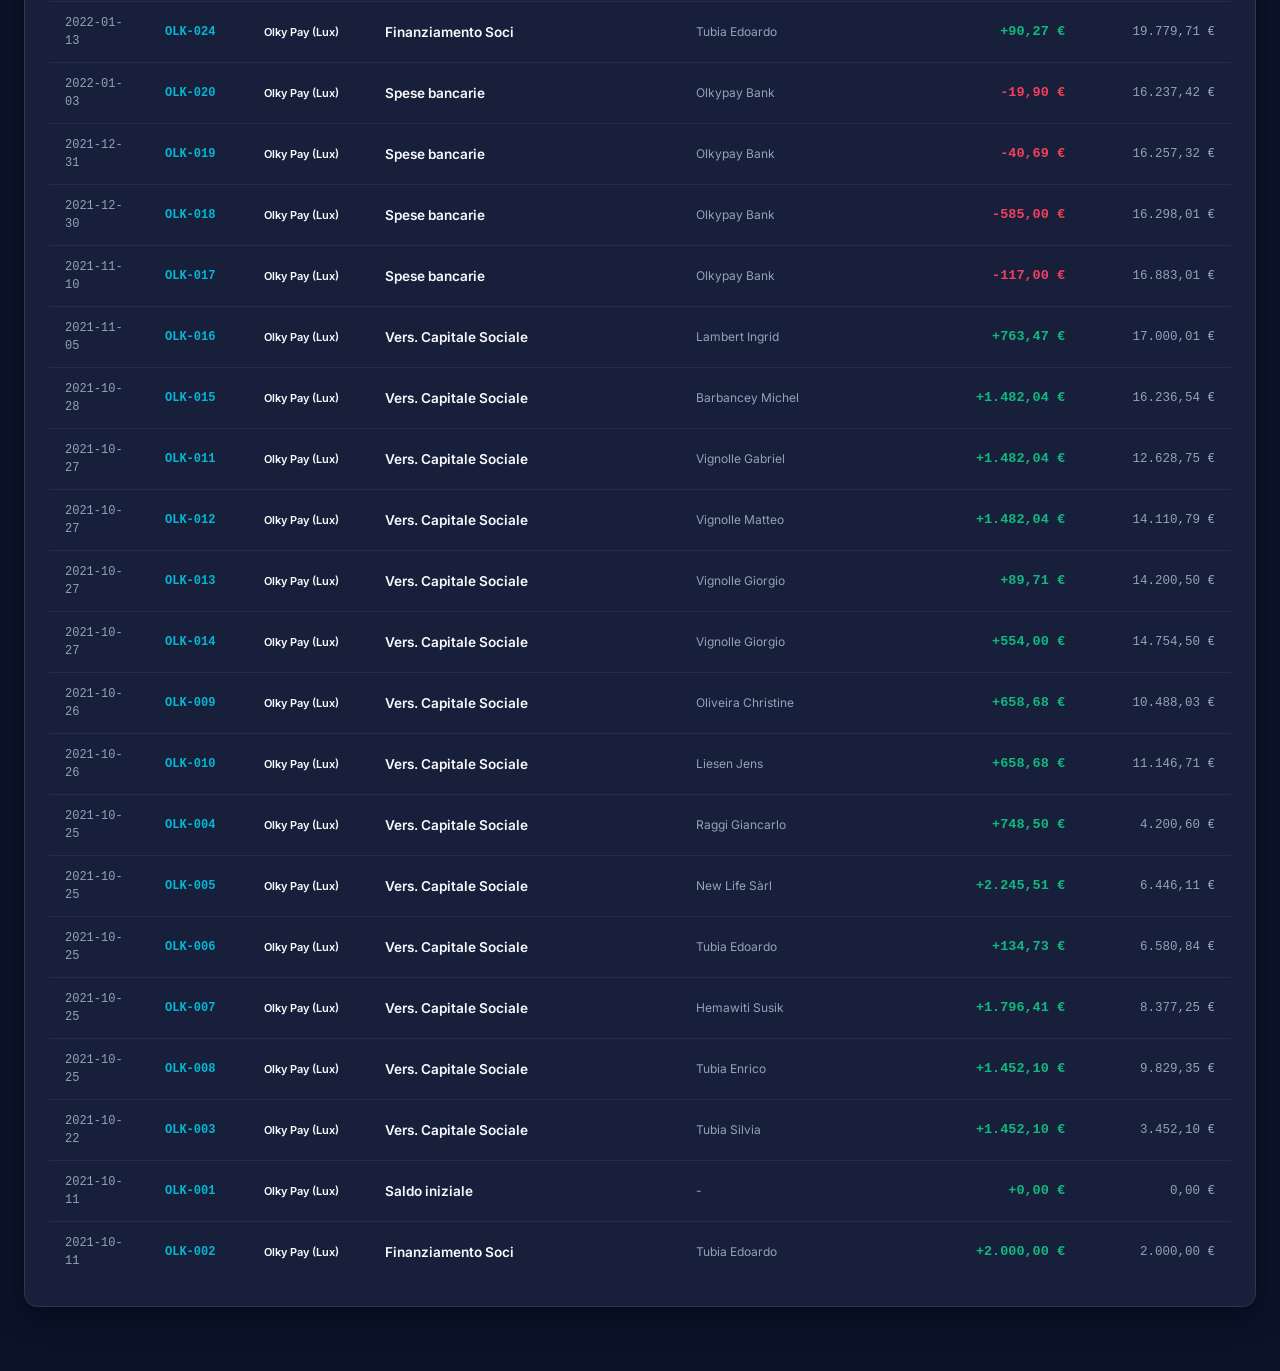
==== commit 1331ea19: "Aggiunto pulsante 'Aggiorna da Excel' in-app con importazione istantanea via SheetJS e automazione G" ====
--- a/banca.html
+++ b/banca.html
@@ -281,6 +281,9 @@
                             <input type="text" class="form-control" placeholder="Rechercher écriture, tiers, ID..." style="padding-left: 32px; width: 240px;" oninput="onSearchInput(this.value)">
                             <i class="fa-solid fa-magnifying-glass" style="position: absolute; left: 10px; top: 50%; transform: translateY(-50%); color: var(--text-muted); font-size: 12px;"></i>
                         </div>
+                                                <button class="btn btn-secondary" onclick="openImportExcelModal()" style="border-color: rgba(16, 185, 129, 0.5); color: #10b981; font-weight: 600;" title="Mettre à jour directement depuis Excel">
+                            <i class="fa-solid fa-file-arrow-up text-emerald"></i> <span data-i18n="btn_update_excel">Aggiorna da Excel</span>
+                        </button>
                         <button class="btn btn-secondary" onclick="openAddTxModal()">
                             <i class="fa-solid fa-plus text-emerald"></i> Nouvelle Écriture
                         </button>
@@ -358,9 +361,10 @@
         </div>
     </div>
 
-    <!-- Core Scripts -->
+        <!-- Core Scripts -->
     <script src="data.js?v=20261104"></script>
     <script src="i18n.js?v=20261023"></script>
+    <script src="excel_importer.js?v=20261104"></script>
     <script src="banca_app.js?v=20261104"></script>
 </body>
 </html>
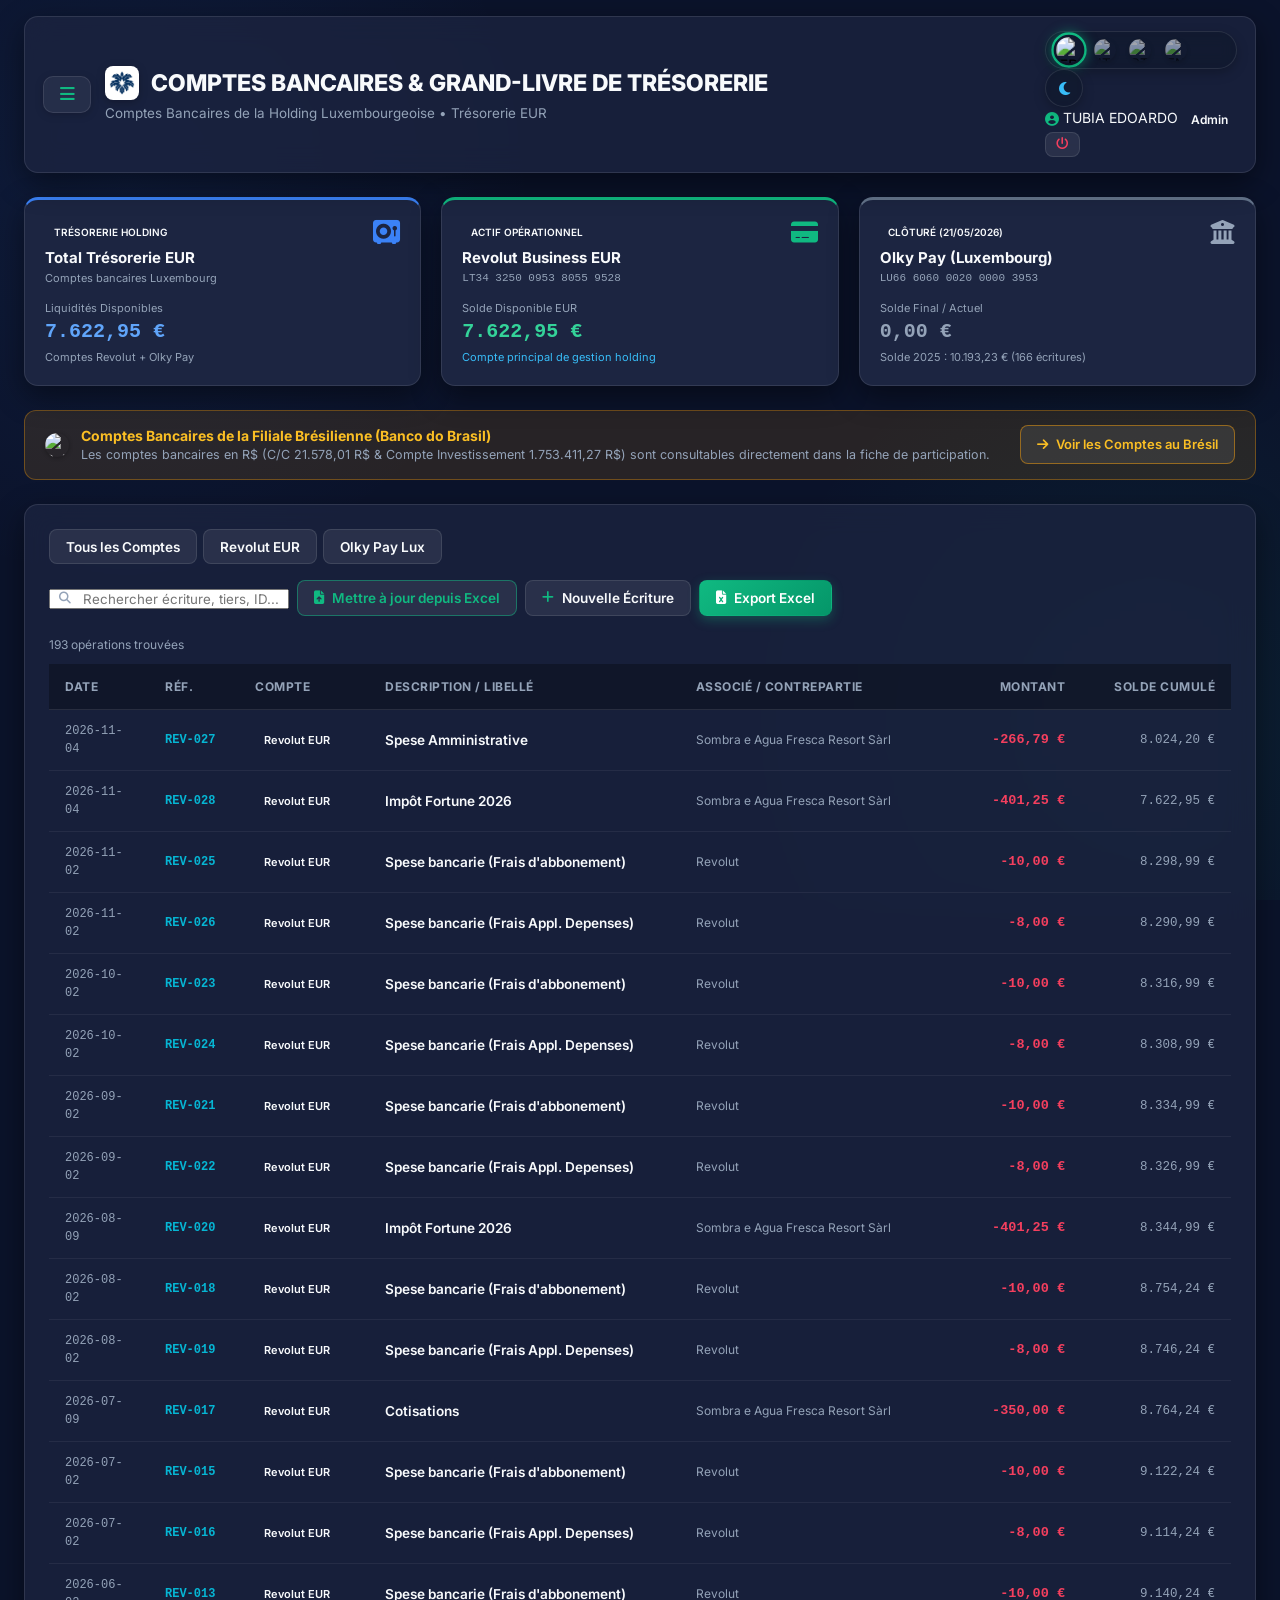
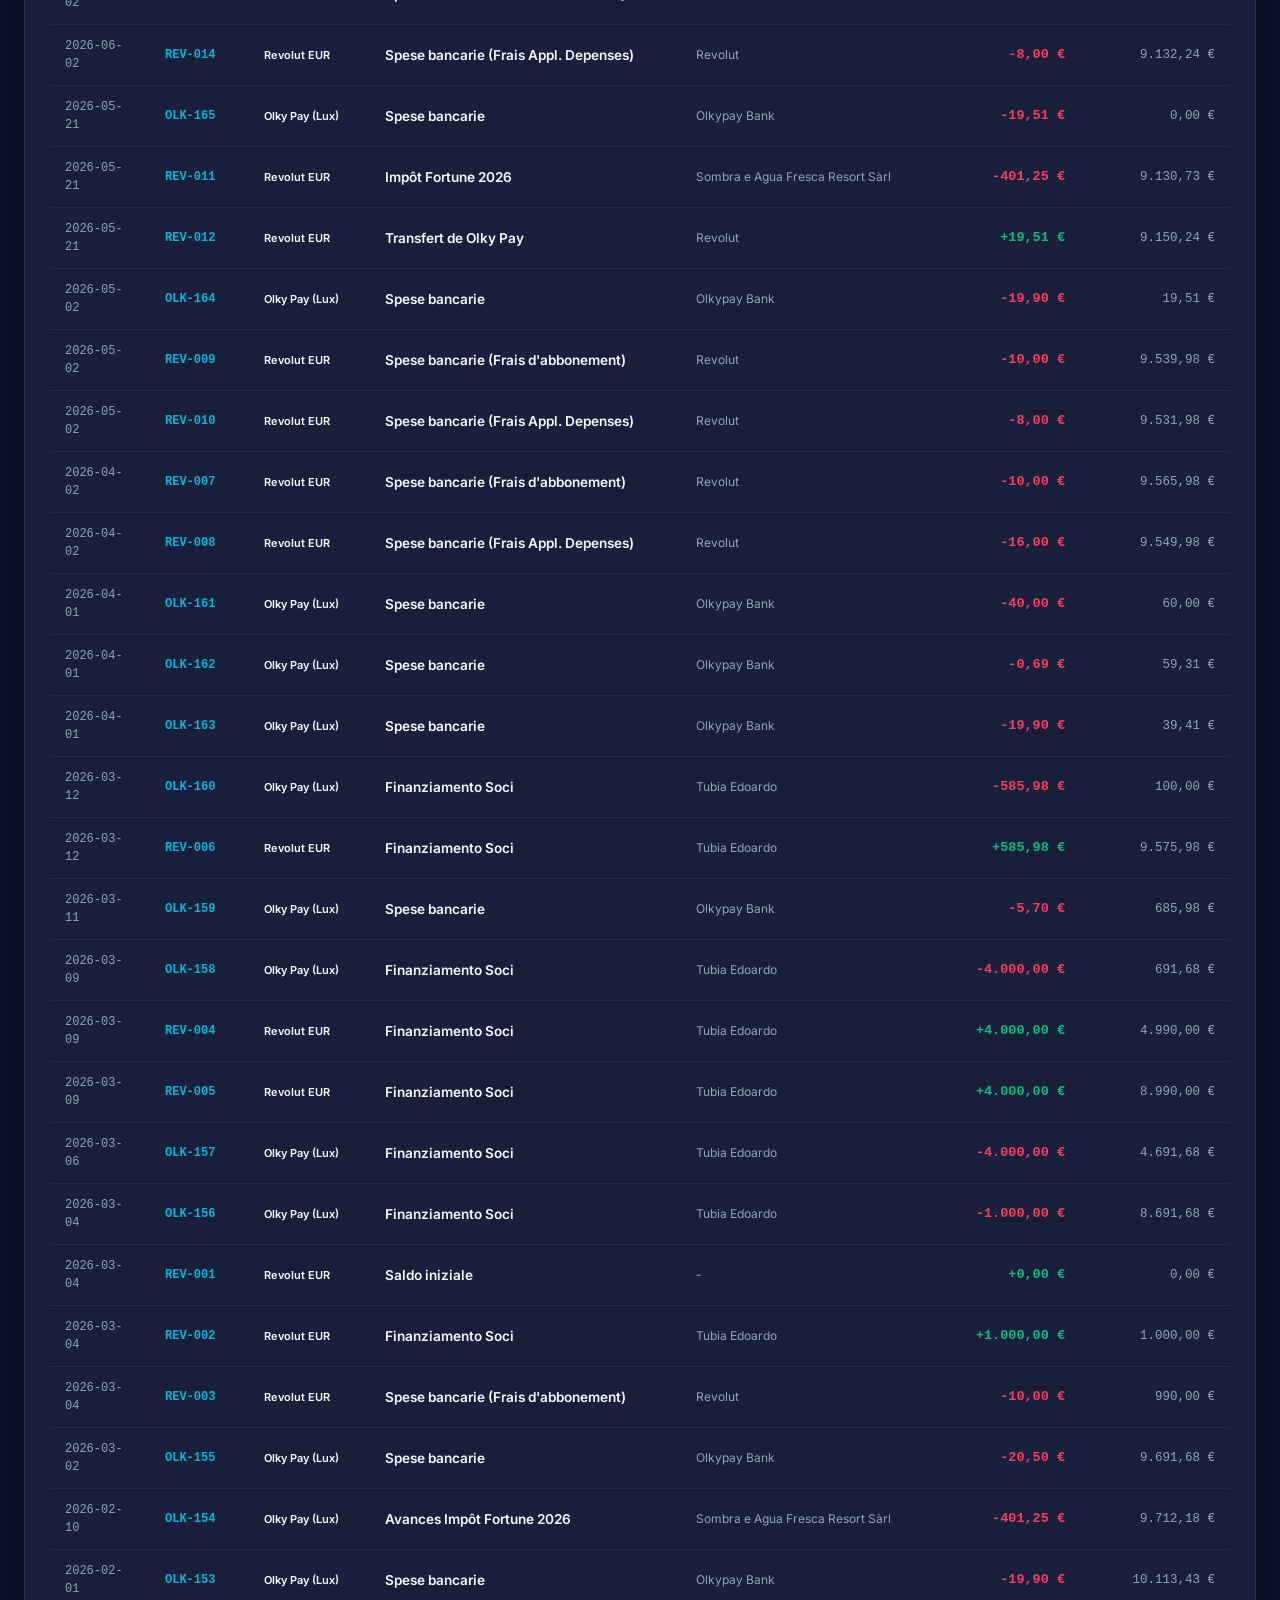
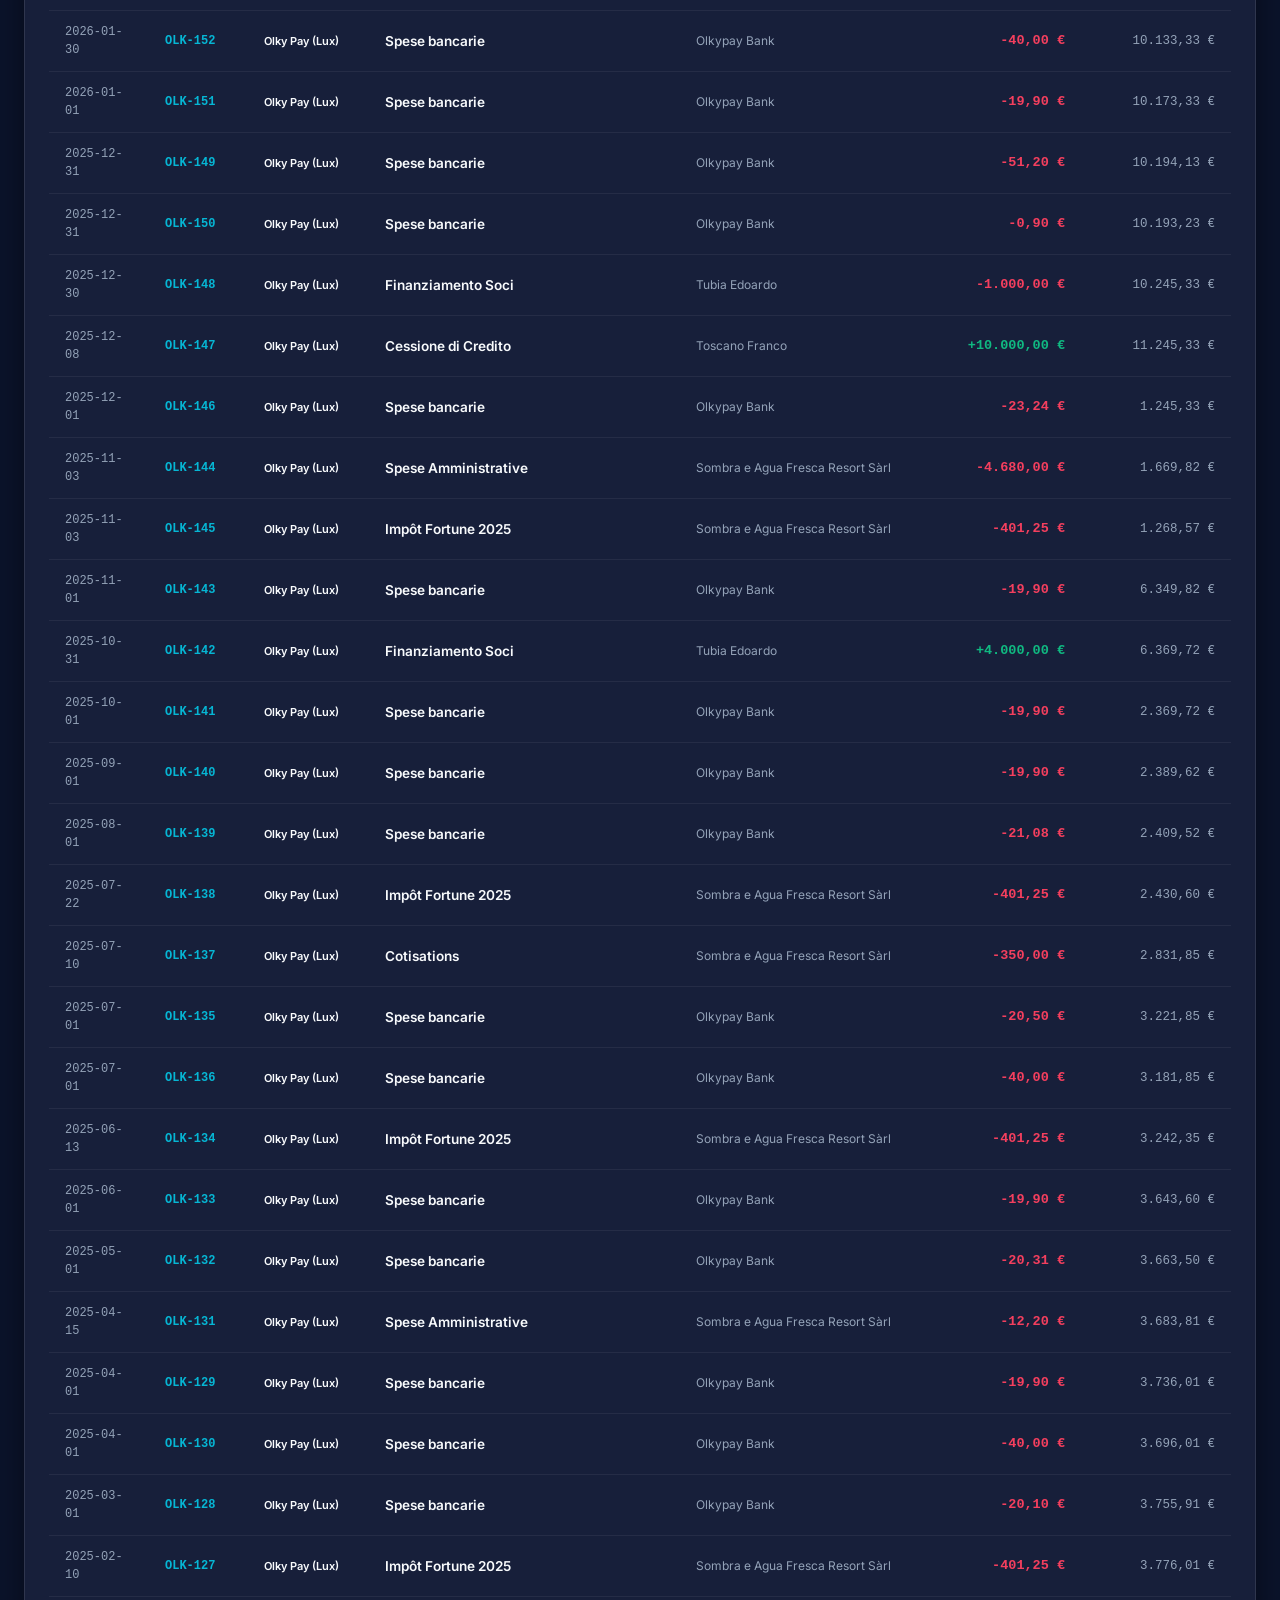
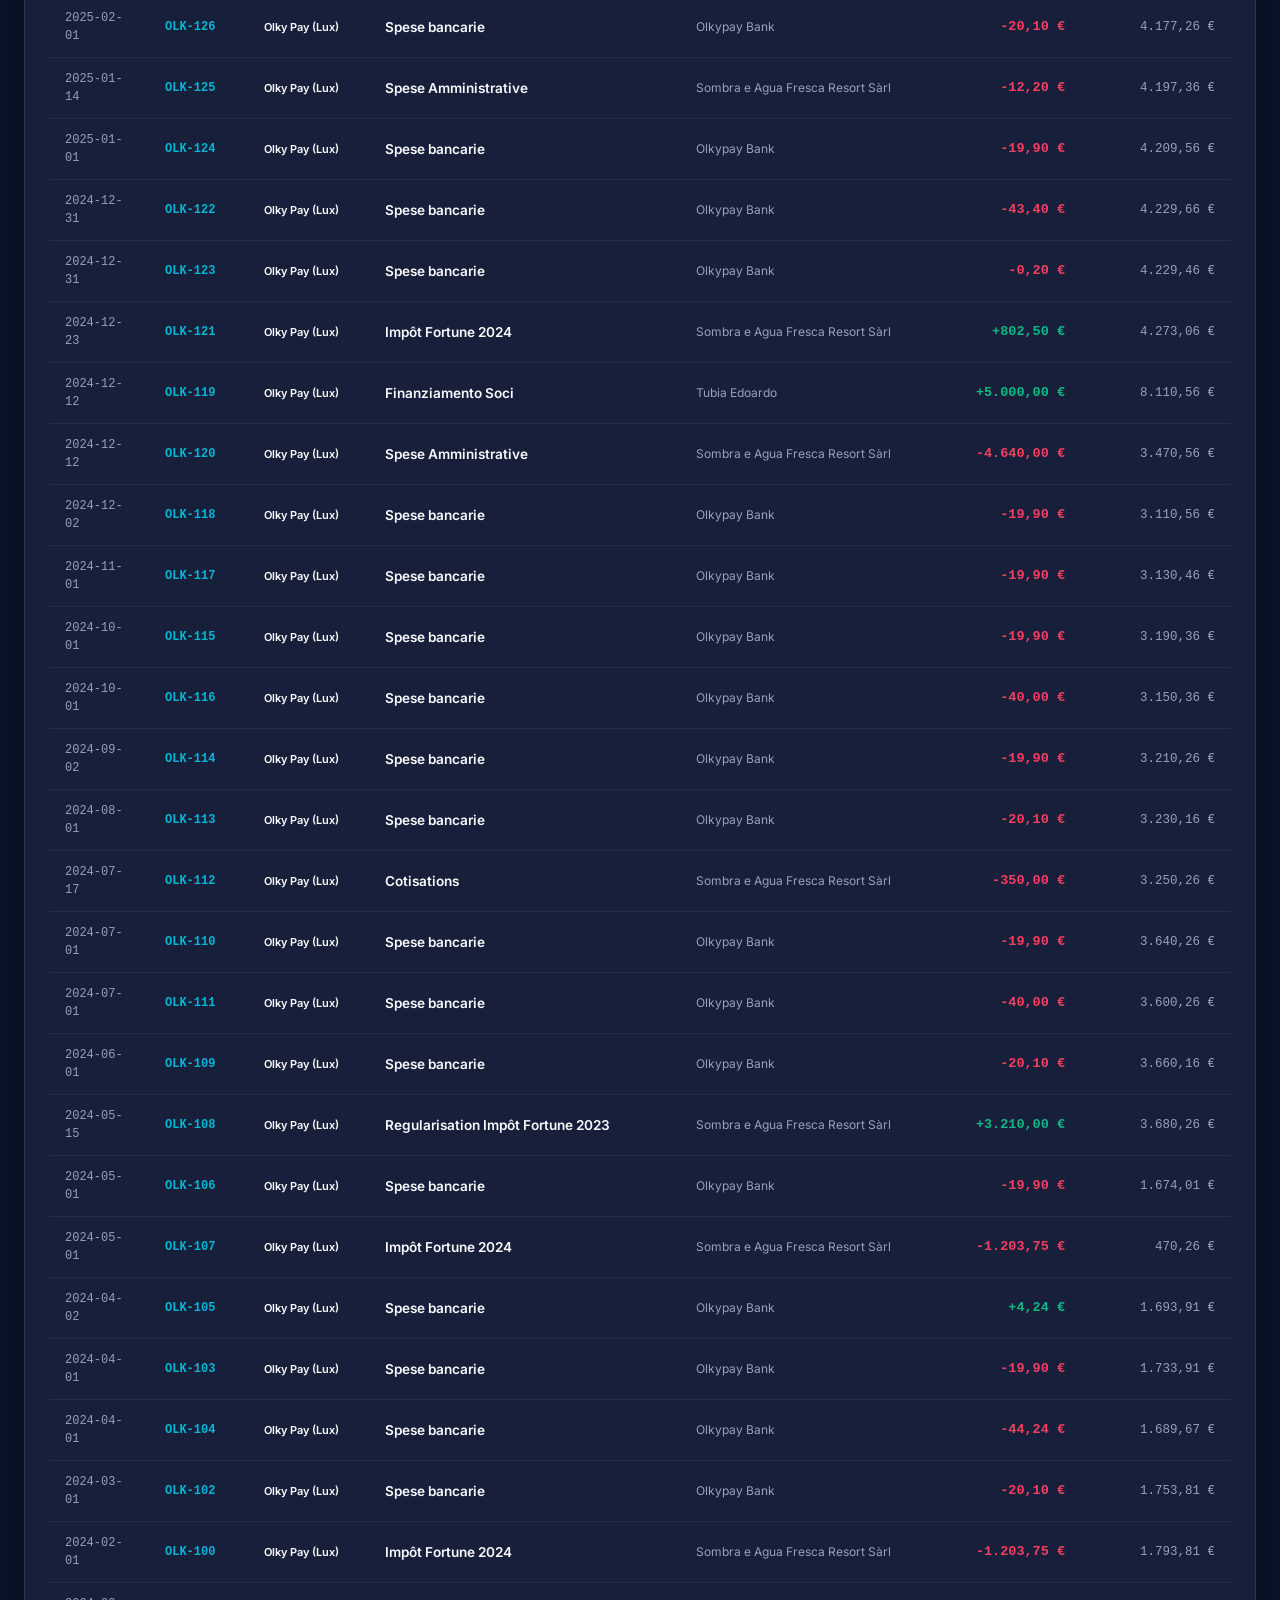
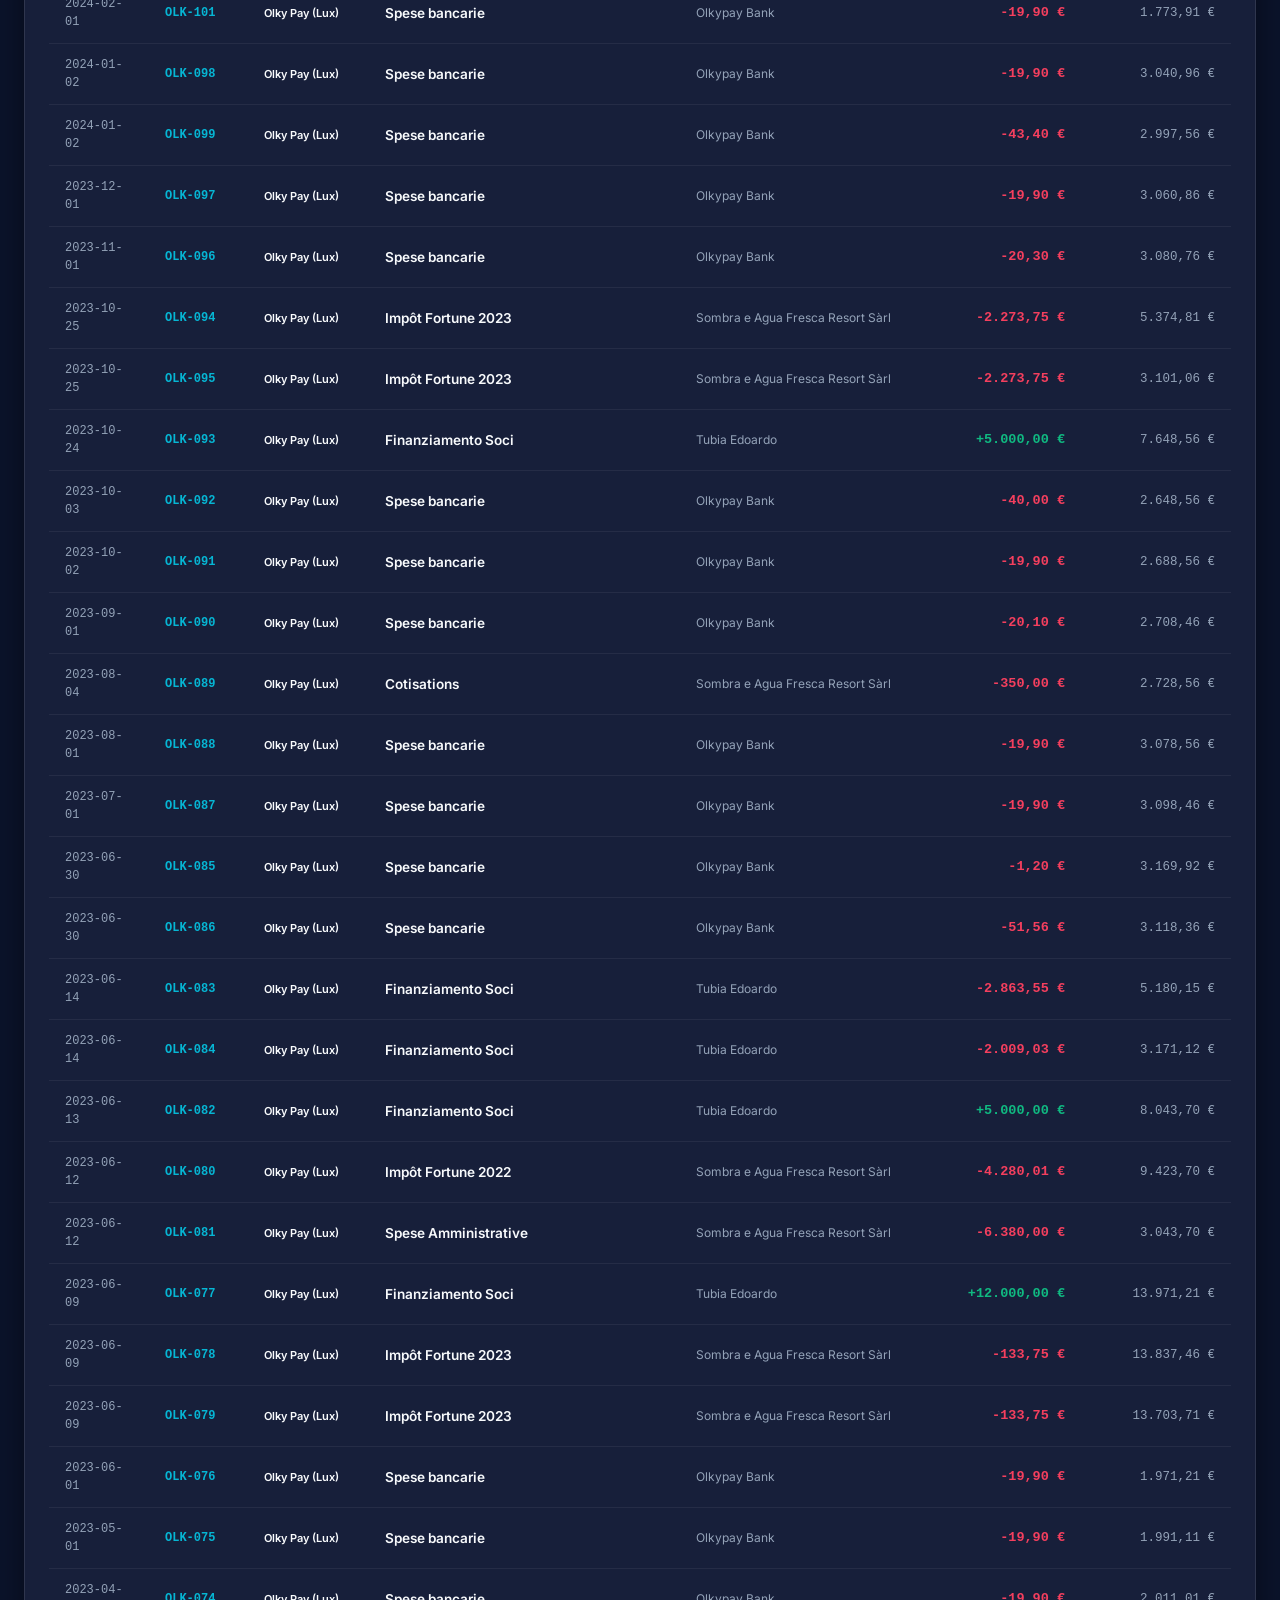
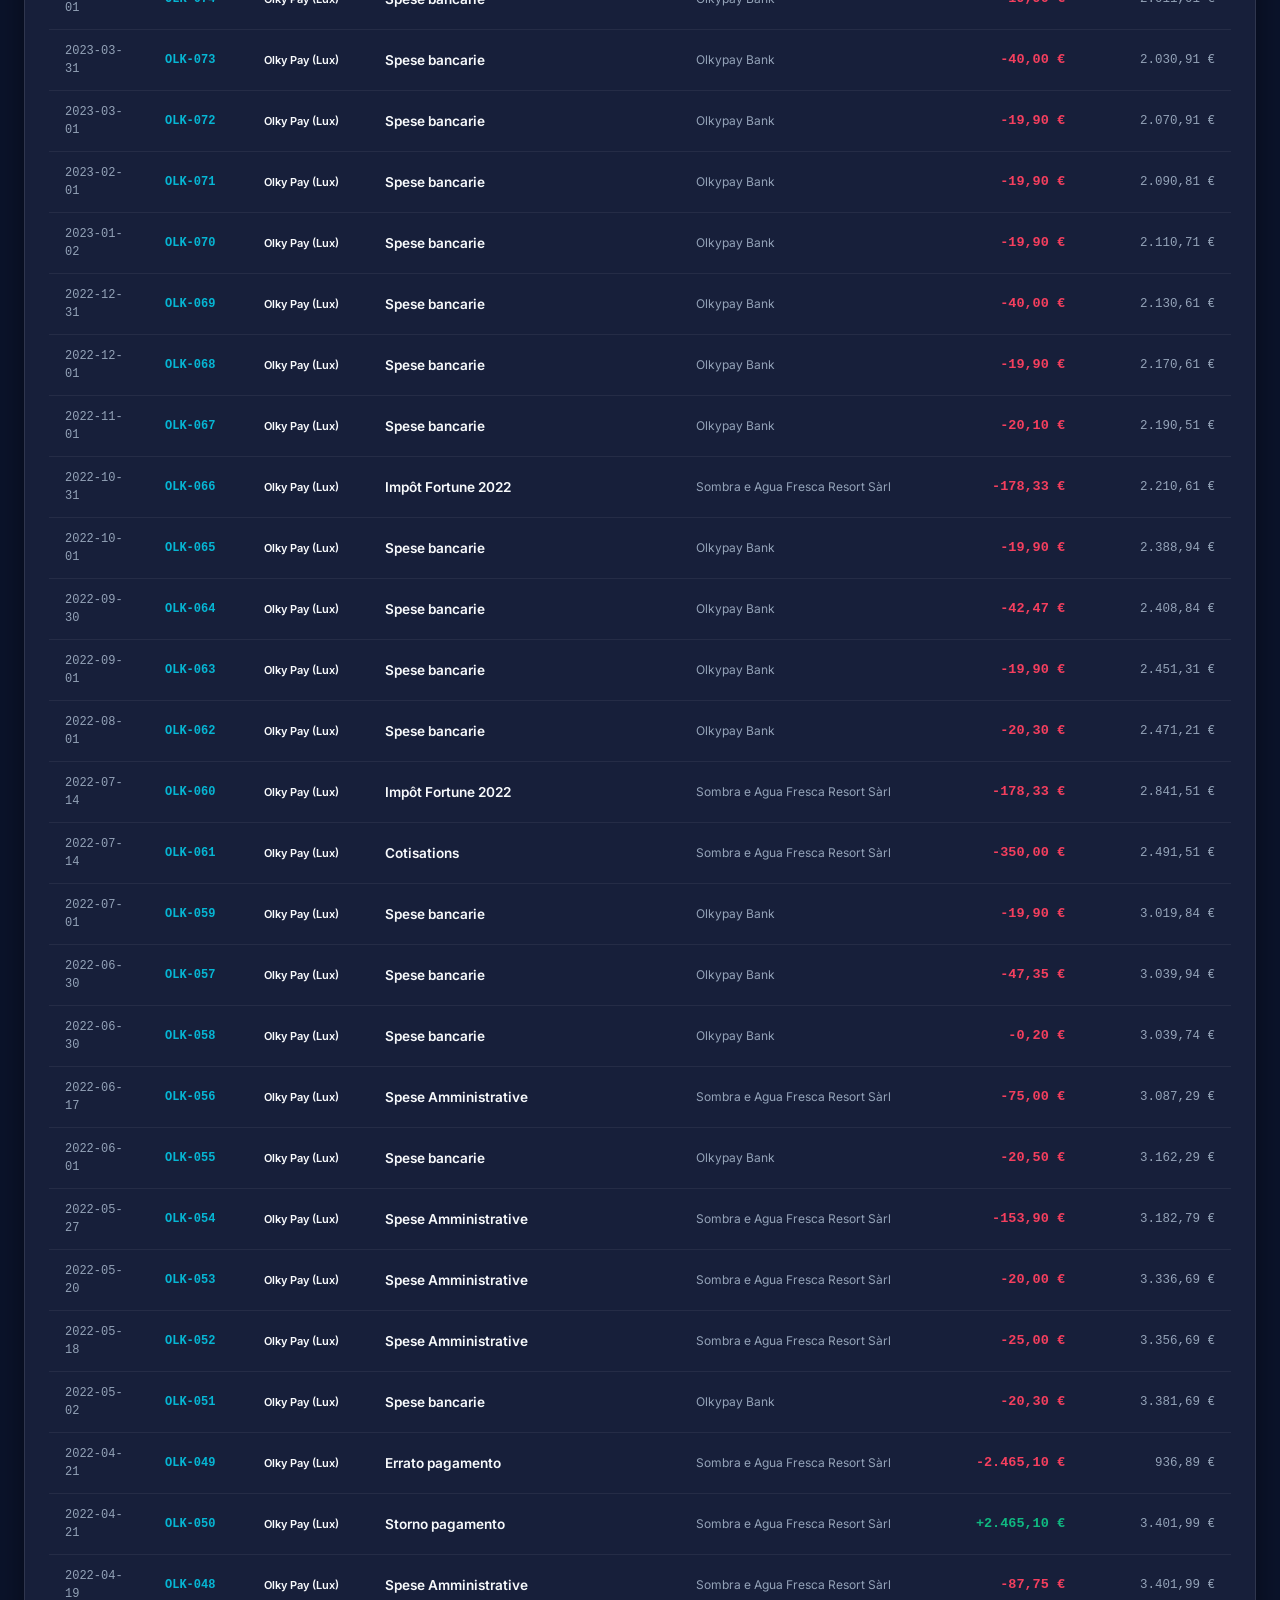
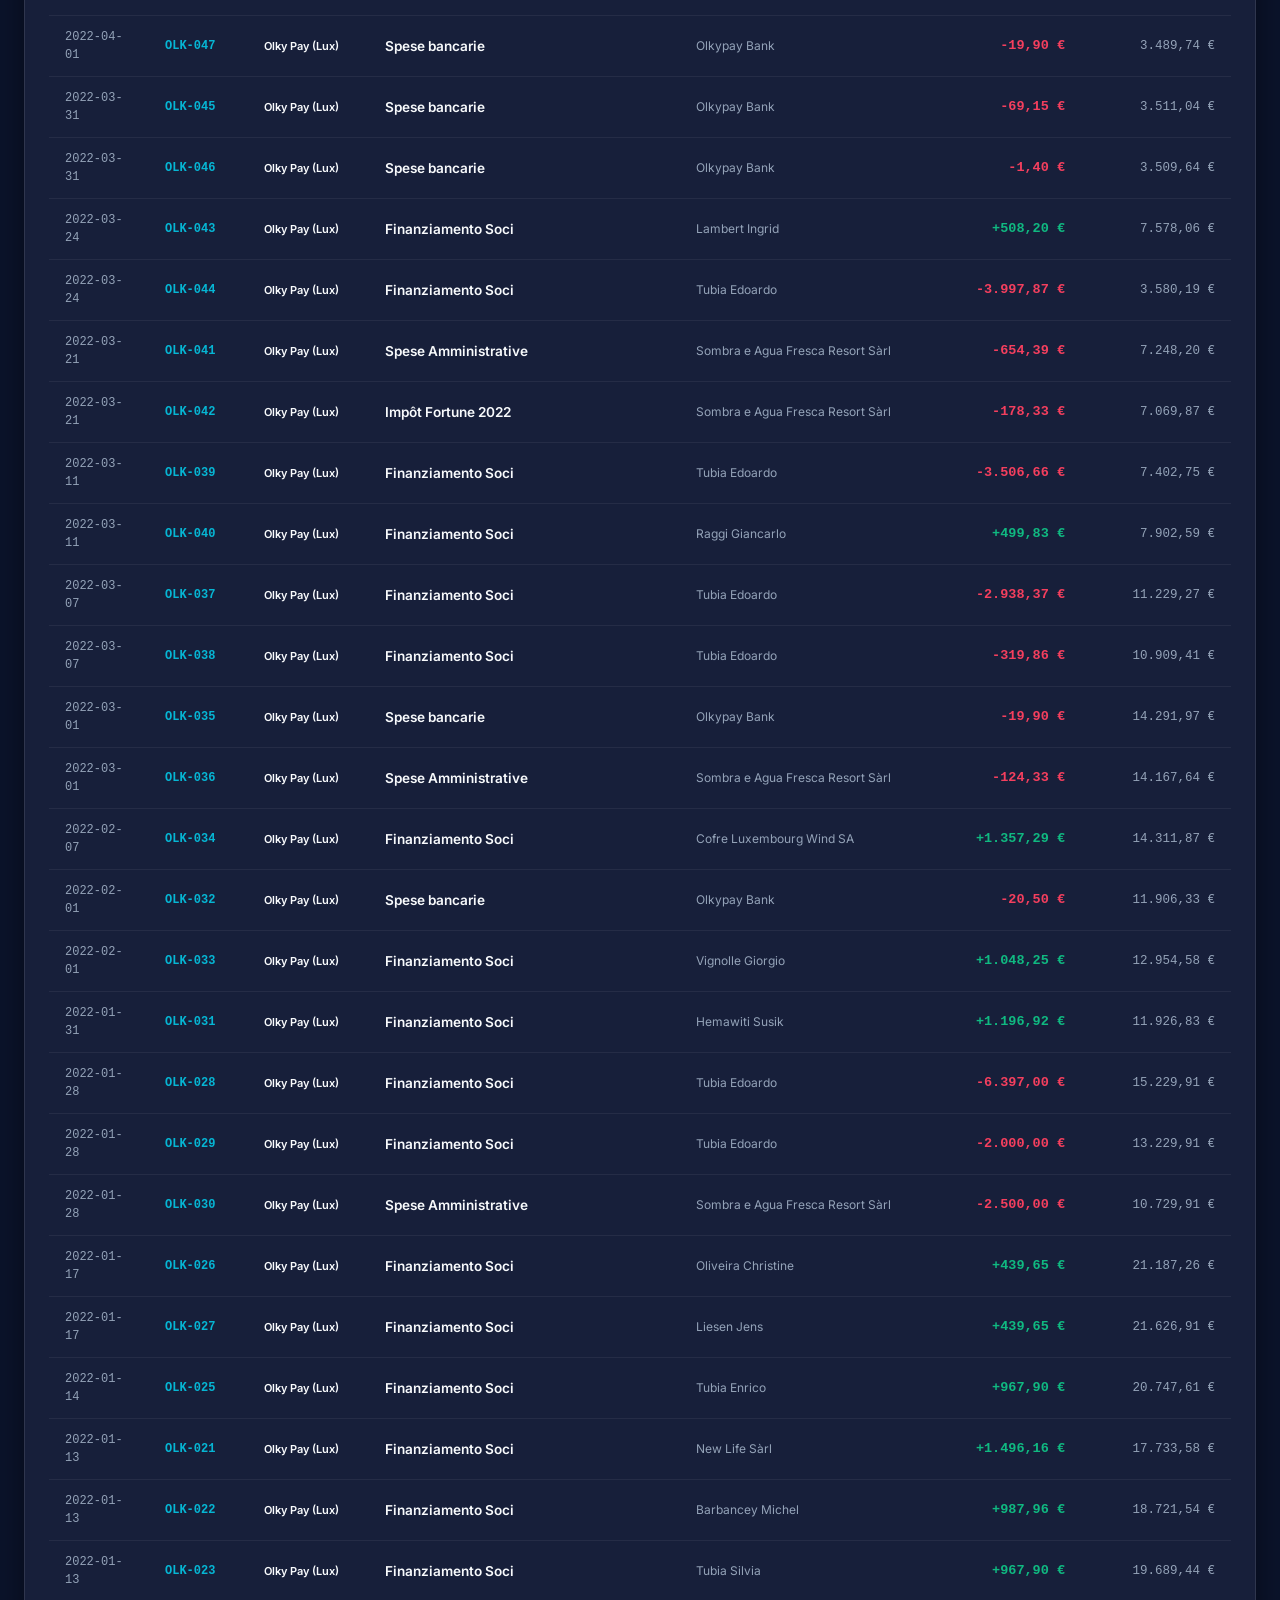
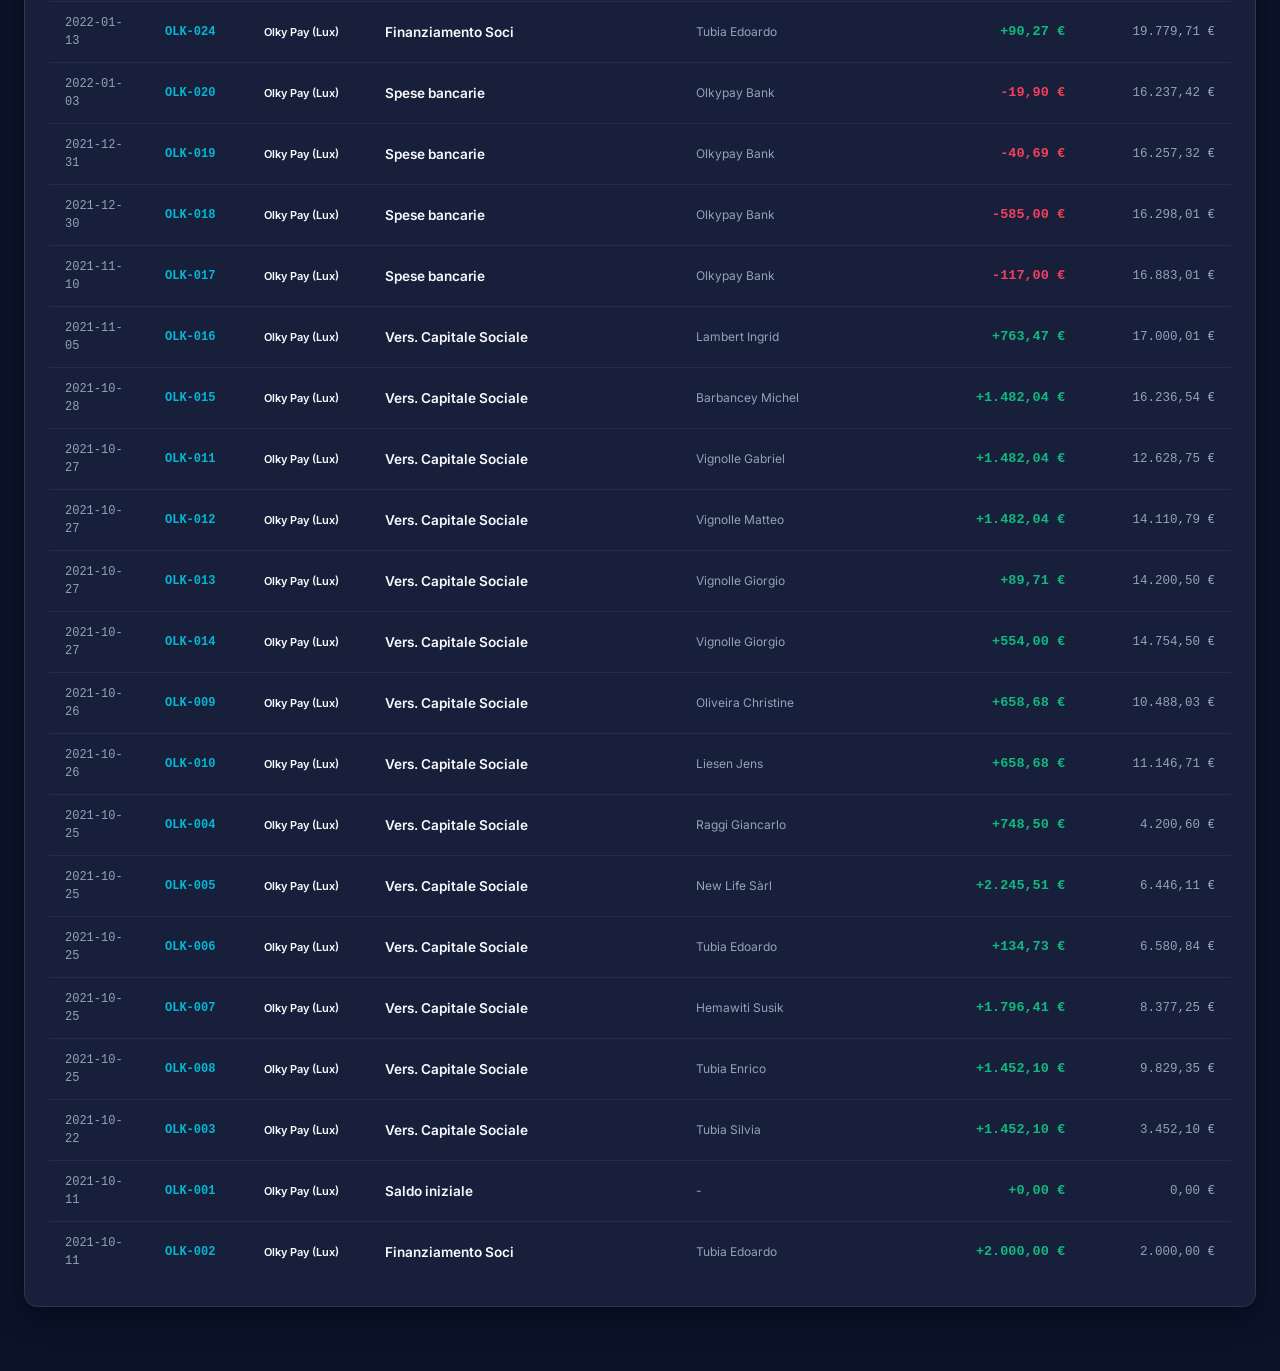
==== commit ee2852b7: "mod 03" ====
--- a/banca.html
+++ b/banca.html
@@ -250,7 +250,7 @@
                     <img src="https://flagcdn.com/w40/br.png" alt="Brésil" style="width: 24px; height: 24px; border-radius: 50%; object-fit: cover; box-shadow: 0 1px 4px rgba(0,0,0,0.3);">
                     <div>
                         <div style="font-weight: 700; color: #fbbf24; font-size: 14px;">Comptes Bancaires de la Filiale Brésilienne (Banco do Brasil)</div>
-                        <div style="font-size: 12.5px; color: var(--text-muted);">Les comptes bancaires en R$ (C/C 40.703,63 R$ & Compte Investissement 1.702.354,95 R$) sont consultables directement dans la fiche de participation.</div>
+                        <div style="font-size: 12.5px; color: var(--text-muted);">Les comptes bancaires en R$ (C/C 21.578,01 R$ & Compte Investissement 1.753.411,27 R$) sont consultables directement dans la fiche de participation.</div>
                     </div>
                 </div>
                 <a href="partecipazioni.html#sec-brasil-banks" class="btn btn-secondary" style="border-color: rgba(245, 158, 11, 0.5); color: #fbbf24; font-size: 13px;">
@@ -362,8 +362,8 @@
     </div>
 
         <!-- Core Scripts -->
-    <script src="data.js?v=20261104"></script>
-    <script src="i18n.js?v=20261023"></script>
+    <script src="data.js?v=20261111"></script>
+    <script src="i18n.js?v=20261111"></script>
     <script src="excel_importer.js?v=20261104"></script>
     <script src="banca_app.js?v=20261104"></script>
 </body>
--- a/style.css
+++ b/style.css
@@ -7941,3 +7941,816 @@
     border-color: #0284c7;
     color: #0284c7;
 }
+
+/* ==========================================================================
+   MEDIA ENHANCEMENTS: INLINE D&D, DOSSIERS, MULTI-SELECT, VIDEO THEATER & TOAST
+   ========================================================================== */
+.btn-banner-upload {
+    background: rgba(255, 255, 255, 0.08);
+    border: 1px solid rgba(56, 189, 248, 0.35);
+    color: var(--text-main);
+    border-radius: 10px;
+    padding: 9px 14px;
+    font-size: 12.5px;
+    font-weight: 700;
+    cursor: pointer;
+    display: flex;
+    align-items: center;
+    justify-content: center;
+    gap: 8px;
+    transition: all 0.2s ease;
+}
+
+.btn-banner-upload:hover {
+    background: rgba(56, 189, 248, 0.16);
+    border-color: #38bdf8;
+    transform: translateY(-1px);
+}
+
+.media-select-styled,
+.media-input-styled {
+    background: rgba(15, 23, 42, 0.85);
+    border: 1px solid rgba(255, 255, 255, 0.18);
+    color: var(--text-main);
+    border-radius: 8px;
+    padding: 6px 10px;
+    font-size: 12.5px;
+    font-weight: 600;
+    outline: none;
+}
+
+.media-select-styled:focus,
+.media-input-styled:focus {
+    border-color: #38bdf8;
+    box-shadow: 0 0 0 2px rgba(56, 189, 248, 0.2);
+}
+
+.media-quick-actions {
+    display: flex;
+    align-items: center;
+    gap: 8px;
+}
+
+.btn-media-subtle {
+    background: rgba(255, 255, 255, 0.06);
+    border: 1px solid rgba(255, 255, 255, 0.16);
+    color: var(--text-main);
+    border-radius: 8px;
+    padding: 6px 11px;
+    font-size: 12px;
+    font-weight: 600;
+    cursor: pointer;
+    display: inline-flex;
+    align-items: center;
+    gap: 6px;
+    transition: all 0.15s ease;
+}
+
+.btn-media-subtle:hover {
+    background: rgba(56, 189, 248, 0.16);
+    border-color: #38bdf8;
+}
+
+.btn-media-subtle.btn-danger-subtle:hover {
+    background: rgba(239, 68, 68, 0.2);
+    border-color: #ef4444;
+    color: #fca5a5;
+}
+
+/* Inline Drag & Drop Upload Zone */
+.media-inline-dropzone {
+    margin-bottom: 1.5rem;
+    padding: 1rem 1.25rem;
+    border: 2px dashed rgba(6, 182, 212, 0.4);
+    border-radius: 14px;
+    cursor: pointer;
+    transition: all 0.2s ease;
+    background: rgba(6, 182, 212, 0.04);
+}
+
+.media-inline-dropzone:hover,
+.media-inline-dropzone.dropzone-active {
+    background: rgba(6, 182, 212, 0.12);
+    border-color: #06b6d4;
+    box-shadow: 0 6px 24px rgba(6, 182, 212, 0.15);
+}
+
+.inline-dropzone-content {
+    display: flex;
+    justify-content: space-between;
+    align-items: center;
+    gap: 1.25rem;
+    flex-wrap: wrap;
+}
+
+.inline-dropzone-left {
+    display: flex;
+    align-items: center;
+    gap: 1rem;
+    flex: 1.4;
+    min-width: 260px;
+}
+
+.inline-dropzone-icon-box {
+    width: 48px;
+    height: 48px;
+    border-radius: 12px;
+    background: rgba(6, 182, 212, 0.14);
+    border: 1px solid rgba(6, 182, 212, 0.3);
+    display: flex;
+    align-items: center;
+    justify-content: center;
+    font-size: 22px;
+    flex-shrink: 0;
+}
+
+.inline-dropzone-text h4 {
+    margin: 0 0 3px 0;
+    font-size: 14px;
+    font-weight: 800;
+    color: var(--text-main);
+}
+
+.inline-dropzone-text p {
+    margin: 0;
+    font-size: 12px;
+    line-height: 1.45;
+    color: var(--text-muted);
+}
+
+.inline-dropzone-actions {
+    display: flex;
+    align-items: flex-end;
+    gap: 10px;
+    flex-wrap: wrap;
+}
+
+.btn-inline-upload {
+    background: linear-gradient(135deg, #0284c7, #06b6d4);
+    color: #fff;
+    border: none;
+    border-radius: 8px;
+    padding: 7px 14px;
+    font-size: 12.5px;
+    font-weight: 700;
+    cursor: pointer;
+    display: inline-flex;
+    align-items: center;
+    gap: 7px;
+    box-shadow: 0 4px 12px rgba(6, 182, 212, 0.3);
+}
+
+.btn-inline-upload:hover {
+    transform: translateY(-1px);
+    box-shadow: 0 6px 16px rgba(6, 182, 212, 0.45);
+}
+
+.btn-media-folder-upload {
+    background: rgba(59, 130, 246, 0.16);
+    border: 1px solid rgba(59, 130, 246, 0.45);
+    color: #93c5fd;
+    border-radius: 8px;
+    padding: 7px 14px;
+    font-size: 12.5px;
+    font-weight: 700;
+    cursor: pointer;
+    display: inline-flex;
+    align-items: center;
+    gap: 7px;
+    transition: all 0.15s ease;
+}
+
+.btn-media-folder-upload:hover {
+    background: rgba(59, 130, 246, 0.32);
+    border-color: #60a5fa;
+    color: #fff;
+}
+
+/* Section Headers (Photo Section vs Separate Video Section) */
+.media-section-block {
+    margin-bottom: 2.25rem;
+}
+
+.media-video-section {
+    padding-top: 1.5rem;
+    border-top: 1px solid rgba(255, 255, 255, 0.1);
+}
+
+.media-section-header {
+    display: flex;
+    justify-content: space-between;
+    align-items: center;
+    gap: 1rem;
+    margin-bottom: 1rem;
+    flex-wrap: wrap;
+}
+
+.media-section-title-wrap {
+    display: flex;
+    align-items: center;
+    gap: 12px;
+}
+
+.media-section-icon {
+    width: 40px;
+    height: 40px;
+    border-radius: 10px;
+    display: flex;
+    align-items: center;
+    justify-content: center;
+    font-size: 18px;
+}
+
+.media-section-icon.photo-icon {
+    background: rgba(16, 185, 129, 0.15);
+    color: #34d399;
+    border: 1px solid rgba(16, 185, 129, 0.35);
+}
+
+.media-section-icon.video-icon {
+    background: rgba(244, 63, 94, 0.15);
+    color: #fb7185;
+    border: 1px solid rgba(244, 63, 94, 0.35);
+}
+
+.media-section-title {
+    margin: 0;
+    font-size: 1.15rem;
+    font-weight: 800;
+    color: var(--text-main);
+    display: flex;
+    align-items: center;
+    gap: 8px;
+}
+
+.media-section-count {
+    font-size: 12px;
+    font-weight: 800;
+    padding: 2px 9px;
+    border-radius: 999px;
+    background: rgba(16, 185, 129, 0.18);
+    color: #34d399;
+}
+
+.media-section-count.video-count {
+    background: rgba(244, 63, 94, 0.18);
+    color: #fb7185;
+}
+
+.media-section-sub {
+    margin: 2px 0 0 0;
+    font-size: 12.5px;
+    color: var(--text-muted);
+}
+
+.btn-slideshow-dossier {
+    background: linear-gradient(135deg, #059669, #0284c7);
+    color: #fff;
+    border: none;
+    border-radius: 10px;
+    padding: 9px 16px;
+    font-size: 13px;
+    font-weight: 700;
+    cursor: pointer;
+    display: inline-flex;
+    align-items: center;
+    gap: 8px;
+    box-shadow: 0 4px 16px rgba(5, 150, 105, 0.35);
+    transition: transform 0.15s ease, box-shadow 0.15s ease;
+}
+
+.btn-slideshow-dossier:hover:not(:disabled) {
+    transform: translateY(-1px);
+    box-shadow: 0 6px 20px rgba(6, 182, 212, 0.45);
+}
+
+.btn-slideshow-dossier:disabled {
+    opacity: 0.45;
+    cursor: not-allowed;
+}
+
+/* Dossier Pills Bar */
+.media-dossier-bar {
+    padding: 0.85rem 1.1rem;
+    margin-bottom: 1rem;
+    border-radius: 12px;
+    display: flex;
+    flex-direction: column;
+    gap: 0.65rem;
+}
+
+.media-dossier-bar-header {
+    display: flex;
+    align-items: center;
+    justify-content: space-between;
+    gap: 1rem;
+    flex-wrap: wrap;
+}
+
+.media-dossier-label {
+    font-size: 12.5px;
+    font-weight: 800;
+    color: var(--text-main);
+    display: inline-flex;
+    align-items: center;
+    gap: 6px;
+}
+
+.btn-new-dossier {
+    background: rgba(16, 185, 129, 0.16);
+    border: 1px solid rgba(16, 185, 129, 0.4);
+    color: #34d399;
+    padding: 5px 12px;
+    border-radius: 8px;
+    font-size: 12px;
+    font-weight: 700;
+    cursor: pointer;
+    display: inline-flex;
+    align-items: center;
+    gap: 6px;
+    transition: all 0.15s ease;
+}
+
+.btn-new-dossier:hover {
+    background: #10b981;
+    color: #fff;
+}
+
+.media-dossier-pills {
+    display: flex;
+    flex-wrap: wrap;
+    gap: 8px;
+}
+
+.dossier-chip {
+    display: inline-flex;
+    align-items: center;
+    gap: 7px;
+    padding: 6px 11px;
+    border-radius: 999px;
+    background: rgba(255, 255, 255, 0.06);
+    border: 1px solid rgba(255, 255, 255, 0.14);
+    color: var(--text-main);
+    font-size: 12.5px;
+    font-weight: 600;
+    cursor: pointer;
+    transition: all 0.15s ease;
+}
+
+.dossier-chip:hover {
+    border-color: #38bdf8;
+    background: rgba(56, 189, 248, 0.12);
+}
+
+.dossier-chip.active {
+    background: rgba(6, 182, 212, 0.22);
+    border-color: #06b6d4;
+    color: #fff;
+    box-shadow: 0 2px 10px rgba(6, 182, 212, 0.25);
+}
+
+.dossier-chip-count {
+    font-size: 11px;
+    font-weight: 700;
+    padding: 1px 7px;
+    border-radius: 999px;
+    background: rgba(0, 0, 0, 0.28);
+    color: inherit;
+}
+
+.dossier-chip-play {
+    width: 22px;
+    height: 22px;
+    border-radius: 50%;
+    border: none;
+    background: #10b981;
+    color: #fff;
+    font-size: 9px;
+    display: inline-flex;
+    align-items: center;
+    justify-content: center;
+    cursor: pointer;
+    transition: transform 0.15s ease, background 0.15s ease;
+}
+
+.dossier-chip-play:hover {
+    transform: scale(1.12);
+    background: #059669;
+}
+
+.dossier-chip-delete {
+    width: 18px;
+    height: 18px;
+    border-radius: 50%;
+    border: none;
+    background: transparent;
+    color: var(--text-muted);
+    font-size: 11px;
+    display: inline-flex;
+    align-items: center;
+    justify-content: center;
+    cursor: pointer;
+}
+
+.dossier-chip-delete:hover {
+    color: #ef4444;
+    background: rgba(239, 68, 68, 0.18);
+}
+
+/* Sticky Multi-Select Action Bar */
+.photo-selection-bar {
+    position: sticky;
+    top: 12px;
+    z-index: 30;
+    padding: 0.75rem 1.1rem;
+    border-radius: 12px;
+    margin-bottom: 1rem;
+    display: flex;
+    align-items: center;
+    justify-content: space-between;
+    gap: 1rem;
+    flex-wrap: wrap;
+    background: rgba(15, 23, 42, 0.94);
+    border: 2px solid #06b6d4;
+    box-shadow: 0 10px 30px rgba(6, 182, 212, 0.25);
+    backdrop-filter: blur(12px);
+}
+
+.selection-bar-left,
+.selection-bar-right,
+.selection-move-group {
+    display: flex;
+    align-items: center;
+    gap: 10px;
+    flex-wrap: wrap;
+}
+
+.selection-count-badge {
+    font-size: 13px;
+    font-weight: 800;
+    color: #38bdf8;
+    padding: 4px 10px;
+    border-radius: 8px;
+    background: rgba(56, 189, 248, 0.15);
+}
+
+.btn-slideshow-selected {
+    background: linear-gradient(135deg, #10b981, #06b6d4);
+    color: #fff;
+    border: none;
+    padding: 8px 16px;
+    border-radius: 8px;
+    font-size: 13px;
+    font-weight: 800;
+    cursor: pointer;
+    display: inline-flex;
+    align-items: center;
+    gap: 8px;
+    box-shadow: 0 4px 14px rgba(16, 185, 129, 0.4);
+    transition: transform 0.15s ease;
+}
+
+.btn-slideshow-selected:hover {
+    transform: translateY(-1px);
+}
+
+.selection-move-group select {
+    width: auto;
+    min-width: 155px;
+}
+
+/* Photo Selection Checkbox on Card */
+.media-select-checkbox-wrap {
+    position: relative;
+    display: inline-flex;
+    align-items: center;
+    cursor: pointer;
+}
+
+.media-select-checkbox {
+    position: absolute;
+    opacity: 0;
+    width: 20px;
+    height: 20px;
+    margin: 0;
+    cursor: pointer;
+}
+
+.media-checkbox-visual {
+    width: 20px;
+    height: 20px;
+    border-radius: 6px;
+    border: 2px solid rgba(148, 163, 184, 0.65);
+    background: rgba(0, 0, 0, 0.25);
+    display: inline-flex;
+    align-items: center;
+    justify-content: center;
+    font-size: 11px;
+    color: transparent;
+    transition: all 0.15s ease;
+}
+
+.media-select-checkbox:checked + .media-checkbox-visual {
+    background: #10b981;
+    border-color: #10b981;
+    color: #fff;
+    box-shadow: 0 0 8px rgba(16, 185, 129, 0.5);
+}
+
+.media-select-checkbox:disabled + .media-checkbox-visual {
+    opacity: 0.35;
+    cursor: not-allowed;
+}
+
+.media-card.is-selected {
+    border: 2px solid #10b981 !important;
+    box-shadow: 0 0 0 3px rgba(16, 185, 129, 0.22), 0 12px 26px rgba(0, 0, 0, 0.35);
+}
+
+/* Video Preview & Solo Pill */
+.video-solo-pill {
+    font-size: 10.5px;
+    font-weight: 700;
+    color: #94a3b8;
+    display: inline-flex;
+    align-items: center;
+    gap: 5px;
+}
+
+.media-video-preview {
+    position: absolute;
+    inset: 0;
+    width: 100%;
+    height: 100%;
+    object-fit: cover;
+    opacity: 0.55;
+    pointer-events: none;
+}
+
+.media-video-play-center {
+    position: relative;
+    z-index: 2;
+    display: flex;
+    flex-direction: column;
+    align-items: center;
+    gap: 8px;
+}
+
+/* Modal Action Buttons & Video Theater Card */
+.modal-close-btn {
+    width: 34px;
+    height: 34px;
+    border-radius: 8px;
+    background: rgba(255, 255, 255, 0.1);
+    border: 1px solid rgba(255, 255, 255, 0.2);
+    color: #ffffff;
+    font-size: 16px;
+    display: inline-flex;
+    align-items: center;
+    justify-content: center;
+    cursor: pointer;
+    transition: all 0.15s ease;
+}
+
+.modal-close-btn:hover {
+    background: #ef4444;
+    border-color: #ef4444;
+    color: #ffffff;
+}
+
+.modal-download-btn {
+    background: rgba(255, 255, 255, 0.1);
+    border: 1px solid rgba(255, 255, 255, 0.2);
+    color: #ffffff;
+    padding: 6px 12px;
+    border-radius: 8px;
+    font-size: 12.5px;
+    font-weight: 600;
+    text-decoration: none;
+    display: inline-flex;
+    align-items: center;
+    gap: 6px;
+    transition: all 0.15s ease;
+}
+
+.modal-download-btn:hover {
+    background: rgba(56, 189, 248, 0.22);
+    border-color: #38bdf8;
+    color: #ffffff;
+}
+
+.video-theater-card {
+    max-width: 1050px !important;
+    width: 95vw !important;
+}
+
+.video-theater-body {
+    padding: 1rem;
+    background: #000000;
+    text-align: center;
+    display: flex;
+    align-items: center;
+    justify-content: center;
+    overflow: hidden;
+}
+
+.video-theater-player {
+    width: 100%;
+    max-height: 76vh;
+    border-radius: 8px;
+    box-shadow: 0 10px 30px rgba(0, 0, 0, 0.8);
+    outline: none;
+}
+
+/* Expired Legacy Blob Fallback */
+.media-expired-placeholder {
+    width: 100%;
+    height: 100%;
+    display: flex;
+    flex-direction: column;
+    align-items: center;
+    justify-content: center;
+    gap: 8px;
+    padding: 12px;
+    text-align: center;
+    background: linear-gradient(135deg, rgba(245, 158, 11, 0.14), rgba(15, 23, 42, 0.85));
+    color: #fbbf24;
+    font-size: 12px;
+    font-weight: 600;
+}
+
+.media-expired-placeholder i.fa-triangle-exclamation,
+.media-expired-placeholder i.fa-image {
+    font-size: 26px;
+}
+
+.btn-relink-file {
+    background: rgba(56, 189, 248, 0.2);
+    border: 1px solid #38bdf8;
+    color: #fff;
+    padding: 5px 11px;
+    border-radius: 6px;
+    font-size: 11.5px;
+    font-weight: 700;
+    cursor: pointer;
+    display: inline-flex;
+    align-items: center;
+    gap: 5px;
+}
+
+.btn-relink-file:hover {
+    background: #0284c7;
+}
+
+/* Media Toast */
+.media-toast {
+    position: fixed;
+    bottom: 24px;
+    right: 24px;
+    z-index: 9999999;
+    padding: 12px 18px;
+    border-radius: 10px;
+    background: #0f172a;
+    color: #fff;
+    border: 1px solid rgba(56, 189, 248, 0.45);
+    box-shadow: 0 12px 30px rgba(0, 0, 0, 0.45);
+    font-size: 13px;
+    font-weight: 600;
+    display: flex;
+    align-items: center;
+    gap: 10px;
+    opacity: 0;
+    transform: translateY(14px);
+    pointer-events: none;
+    transition: all 0.25s ease;
+}
+
+.media-toast.media-toast-success {
+    border-color: #10b981;
+}
+
+.media-toast.media-toast-success i {
+    color: #34d399;
+}
+
+.media-toast.visible {
+    opacity: 1;
+    transform: translateY(0);
+}
+
+/* Light Theme Overrides for New Media Components & Modal Buttons */
+body.theme-light .btn-banner-upload,
+body.theme-light .btn-media-subtle {
+    background: #f8fafc;
+    border-color: #cbd5e1;
+    color: #0f172a;
+}
+
+body.theme-light .btn-banner-upload:hover,
+body.theme-light .btn-media-subtle:hover {
+    background: #e0f2fe;
+    border-color: #0284c7;
+    color: #0369a1;
+}
+
+body.theme-light .btn-media-folder-upload {
+    background: #eff6ff;
+    border-color: #93c5fd;
+    color: #1d4ed8;
+}
+
+body.theme-light .btn-media-folder-upload:hover {
+    background: #2563eb;
+    color: #fff;
+}
+
+body.theme-light .media-select-styled,
+body.theme-light .media-input-styled {
+    background: #ffffff;
+    border-color: #cbd5e1;
+    color: #0f172a;
+}
+
+body.theme-light .media-inline-dropzone {
+    background: #f0f9ff;
+    border-color: #7dd3fc;
+}
+
+body.theme-light .media-video-section {
+    border-top-color: #e2e8f0;
+}
+
+body.theme-light .media-dossier-bar {
+    background: #ffffff;
+    border-color: #cbd5e1;
+}
+
+body.theme-light .dossier-chip {
+    background: #f1f5f9;
+    border-color: #cbd5e1;
+    color: #334155;
+}
+
+body.theme-light .dossier-chip.active {
+    background: #0284c7;
+    border-color: #0284c7;
+    color: #ffffff;
+}
+
+body.theme-light .dossier-chip-count {
+    background: rgba(15, 23, 42, 0.12);
+}
+
+body.theme-light .dossier-chip.active .dossier-chip-count {
+    background: rgba(255, 255, 255, 0.25);
+}
+
+body.theme-light .photo-selection-bar {
+    background: #ffffff;
+    border-color: #0284c7;
+    box-shadow: 0 10px 28px rgba(2, 132, 199, 0.18);
+}
+
+body.theme-light .selection-count-badge {
+    background: #e0f2fe;
+    color: #0369a1;
+}
+
+body.theme-light .media-checkbox-visual {
+    background: #ffffff;
+    border-color: #94a3b8;
+}
+
+body.theme-light .media-expired-placeholder {
+    background: #fffbeb;
+    color: #b45309;
+}
+
+body.theme-light .btn-relink-file {
+    background: #0284c7;
+    color: #fff;
+}
+
+body.theme-light .modal-close-btn {
+    background: #f1f5f9;
+    border-color: #cbd5e1;
+    color: #0f172a;
+}
+
+body.theme-light .modal-close-btn:hover {
+    background: #ef4444;
+    border-color: #ef4444;
+    color: #ffffff;
+}
+
+body.theme-light .modal-download-btn {
+    background: #f1f5f9;
+    border-color: #cbd5e1;
+    color: #0f172a;
+}
+
+body.theme-light .modal-download-btn:hover {
+    background: #e0f2fe;
+    border-color: #0284c7;
+    color: #0369a1;
+}
